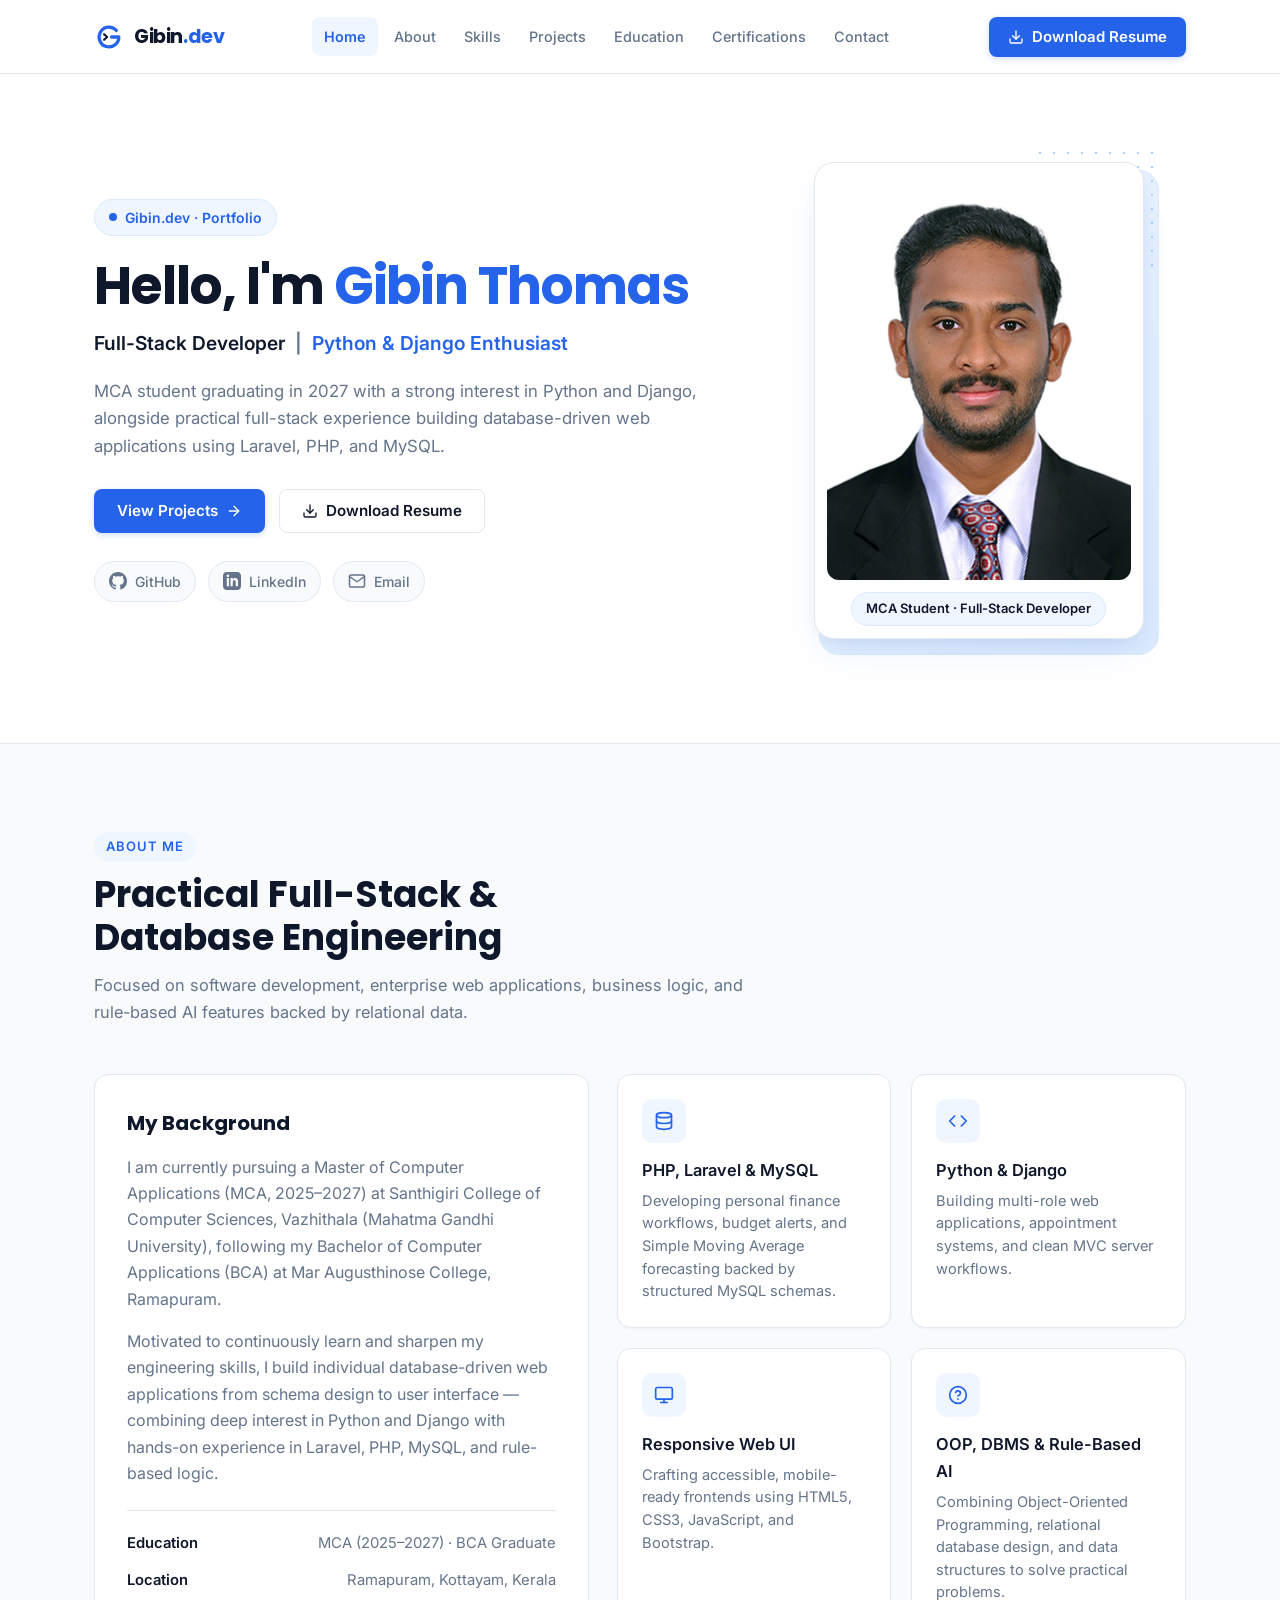
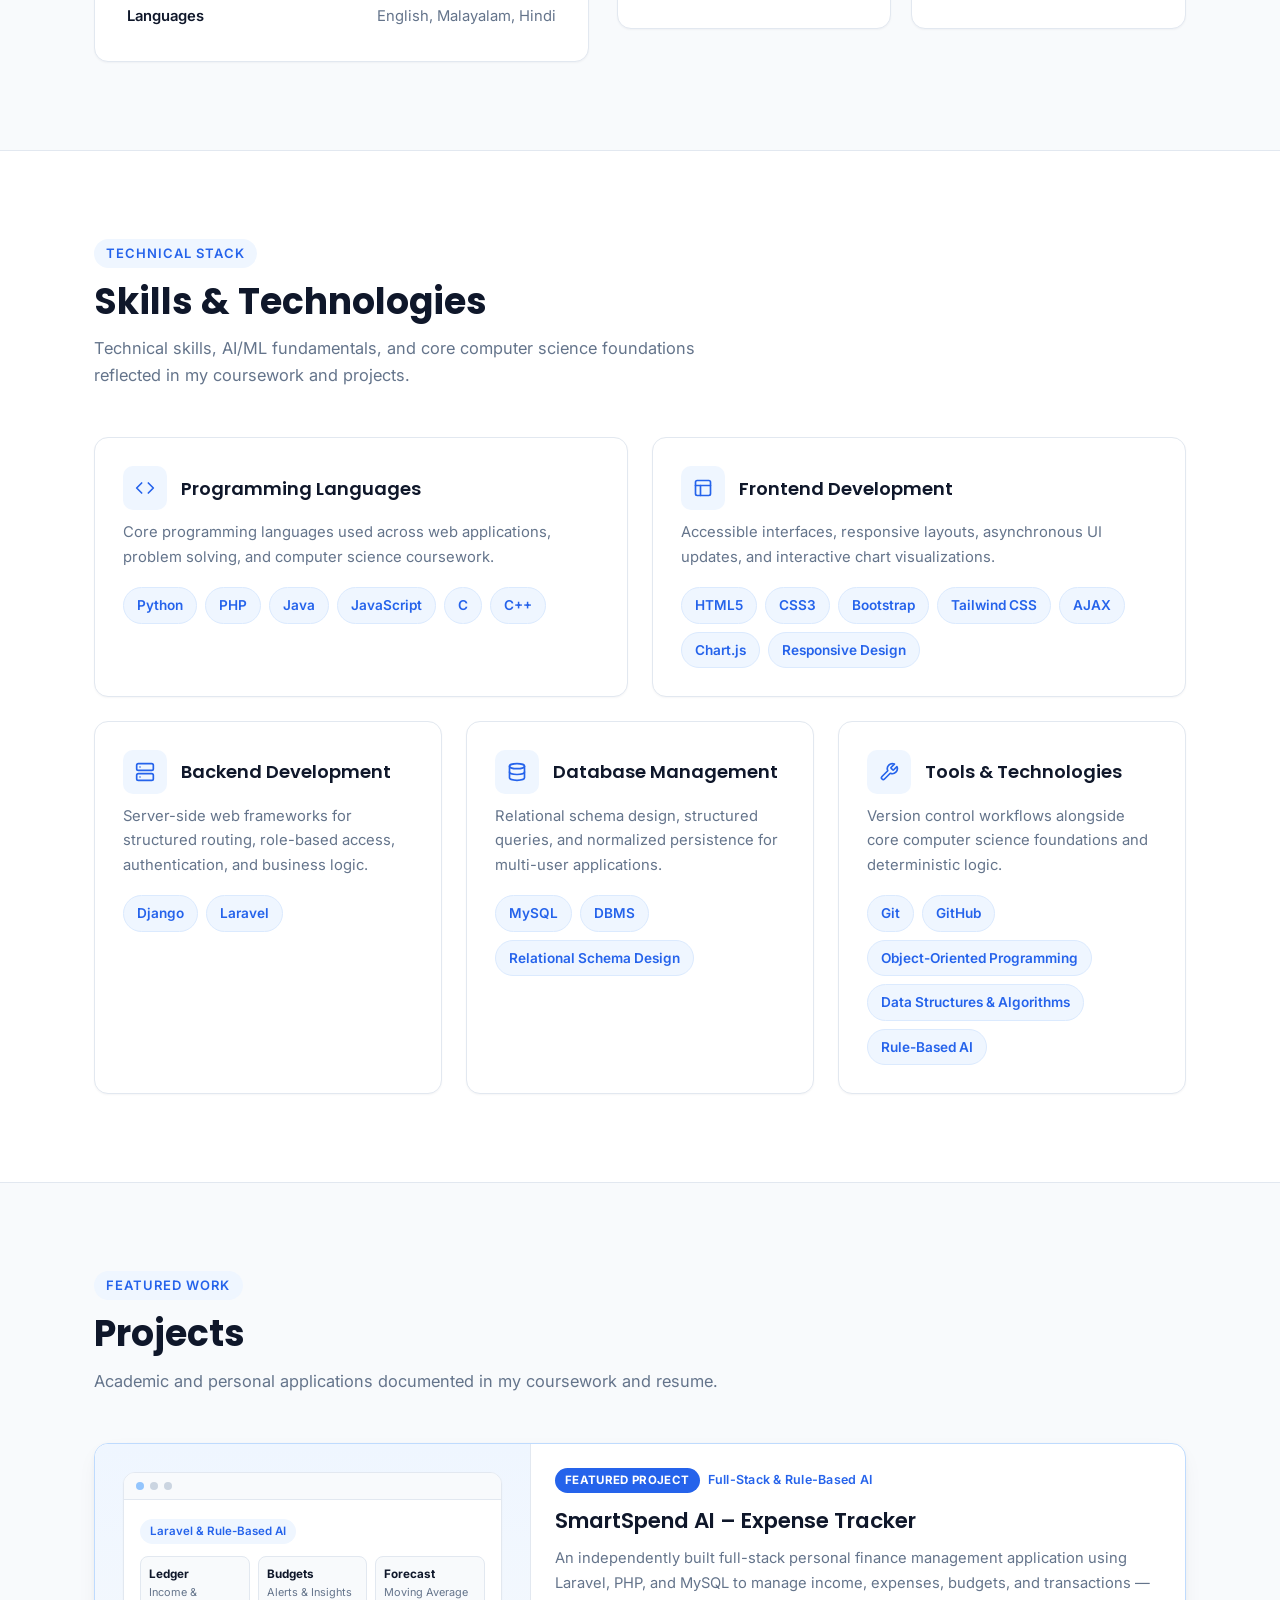
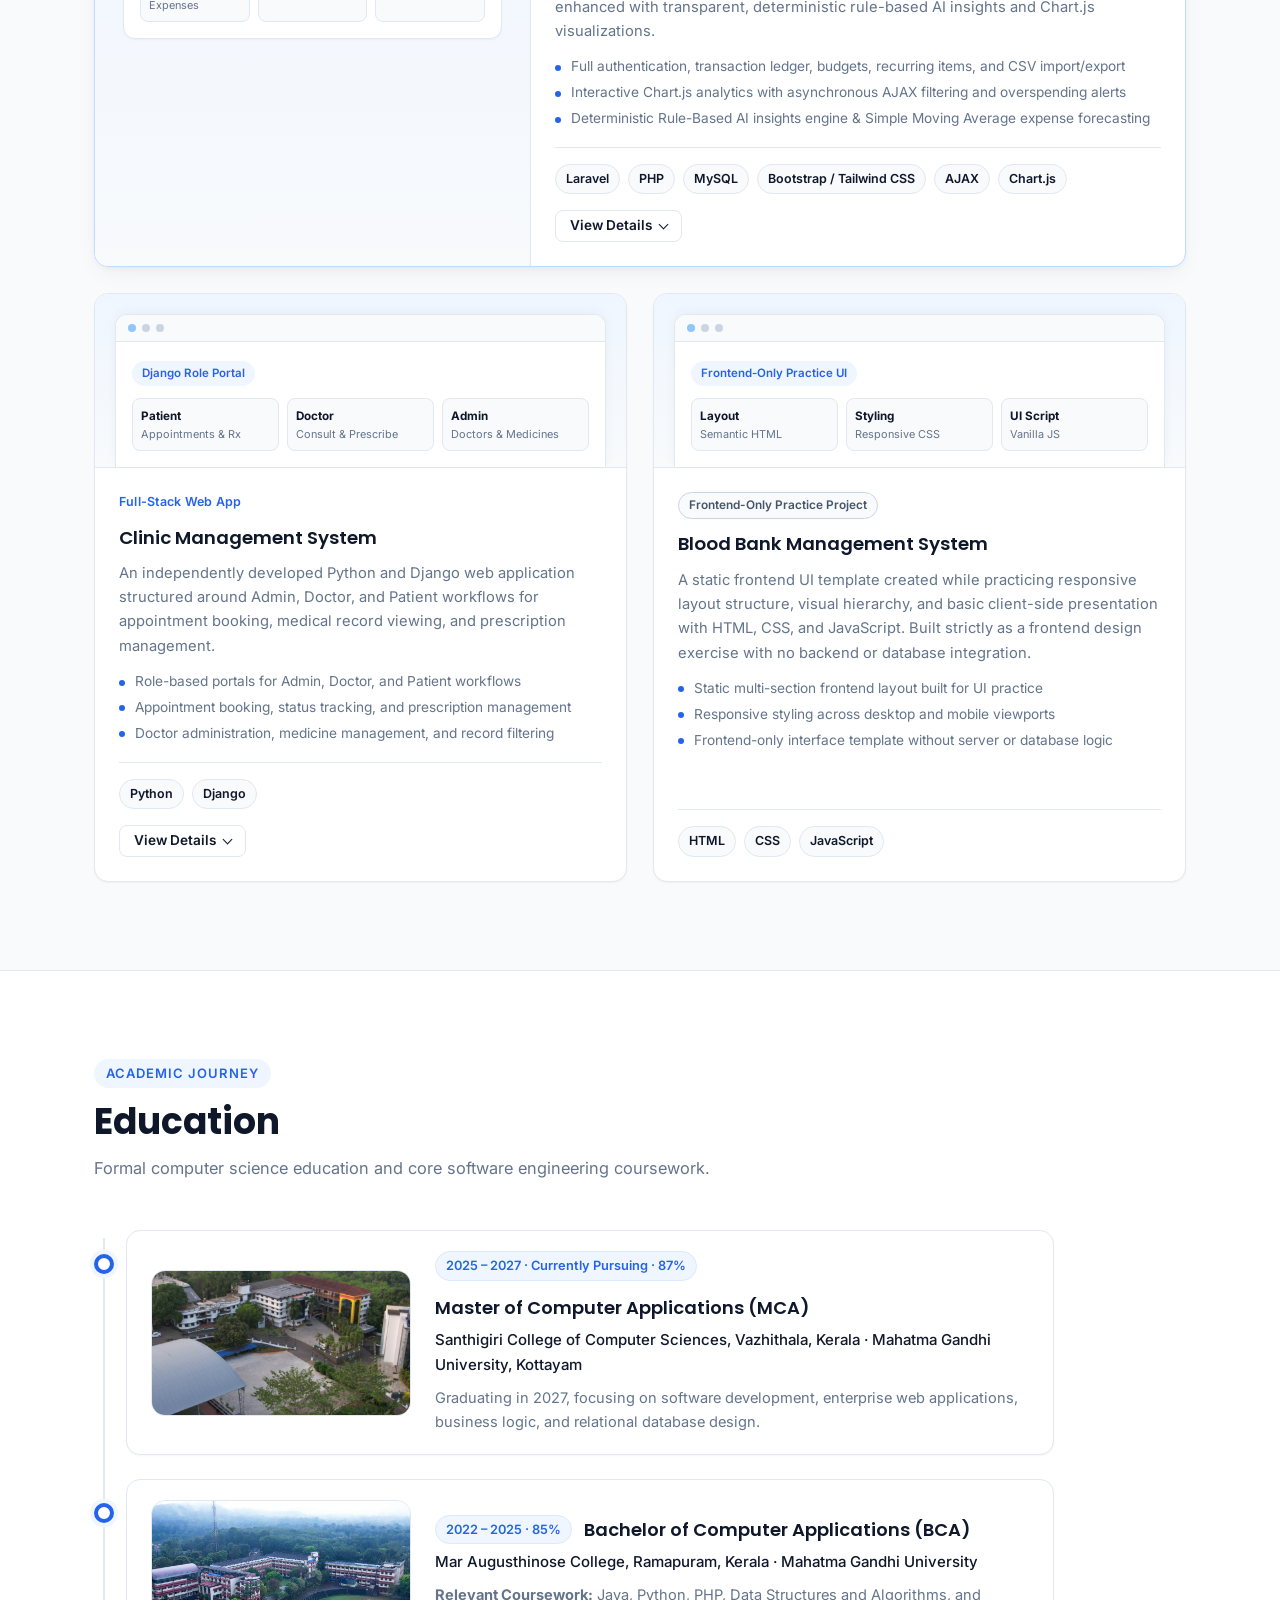
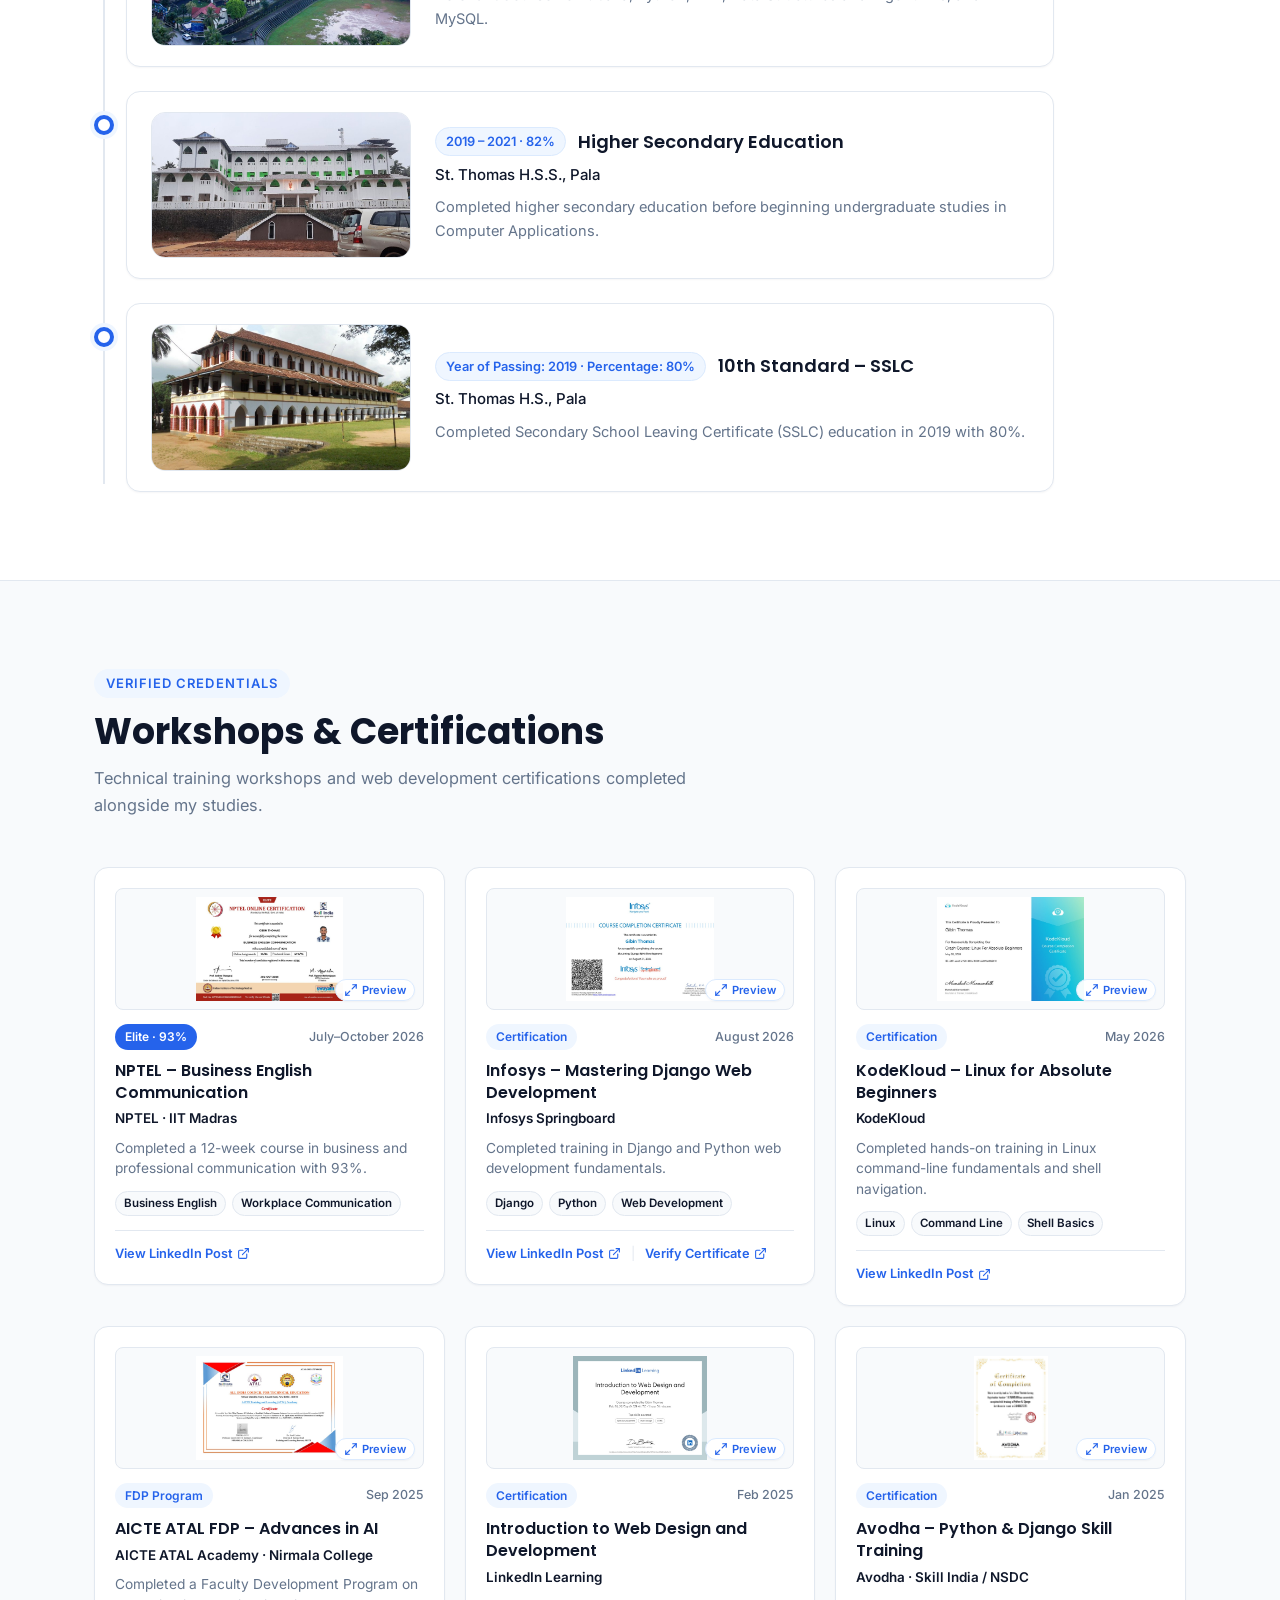
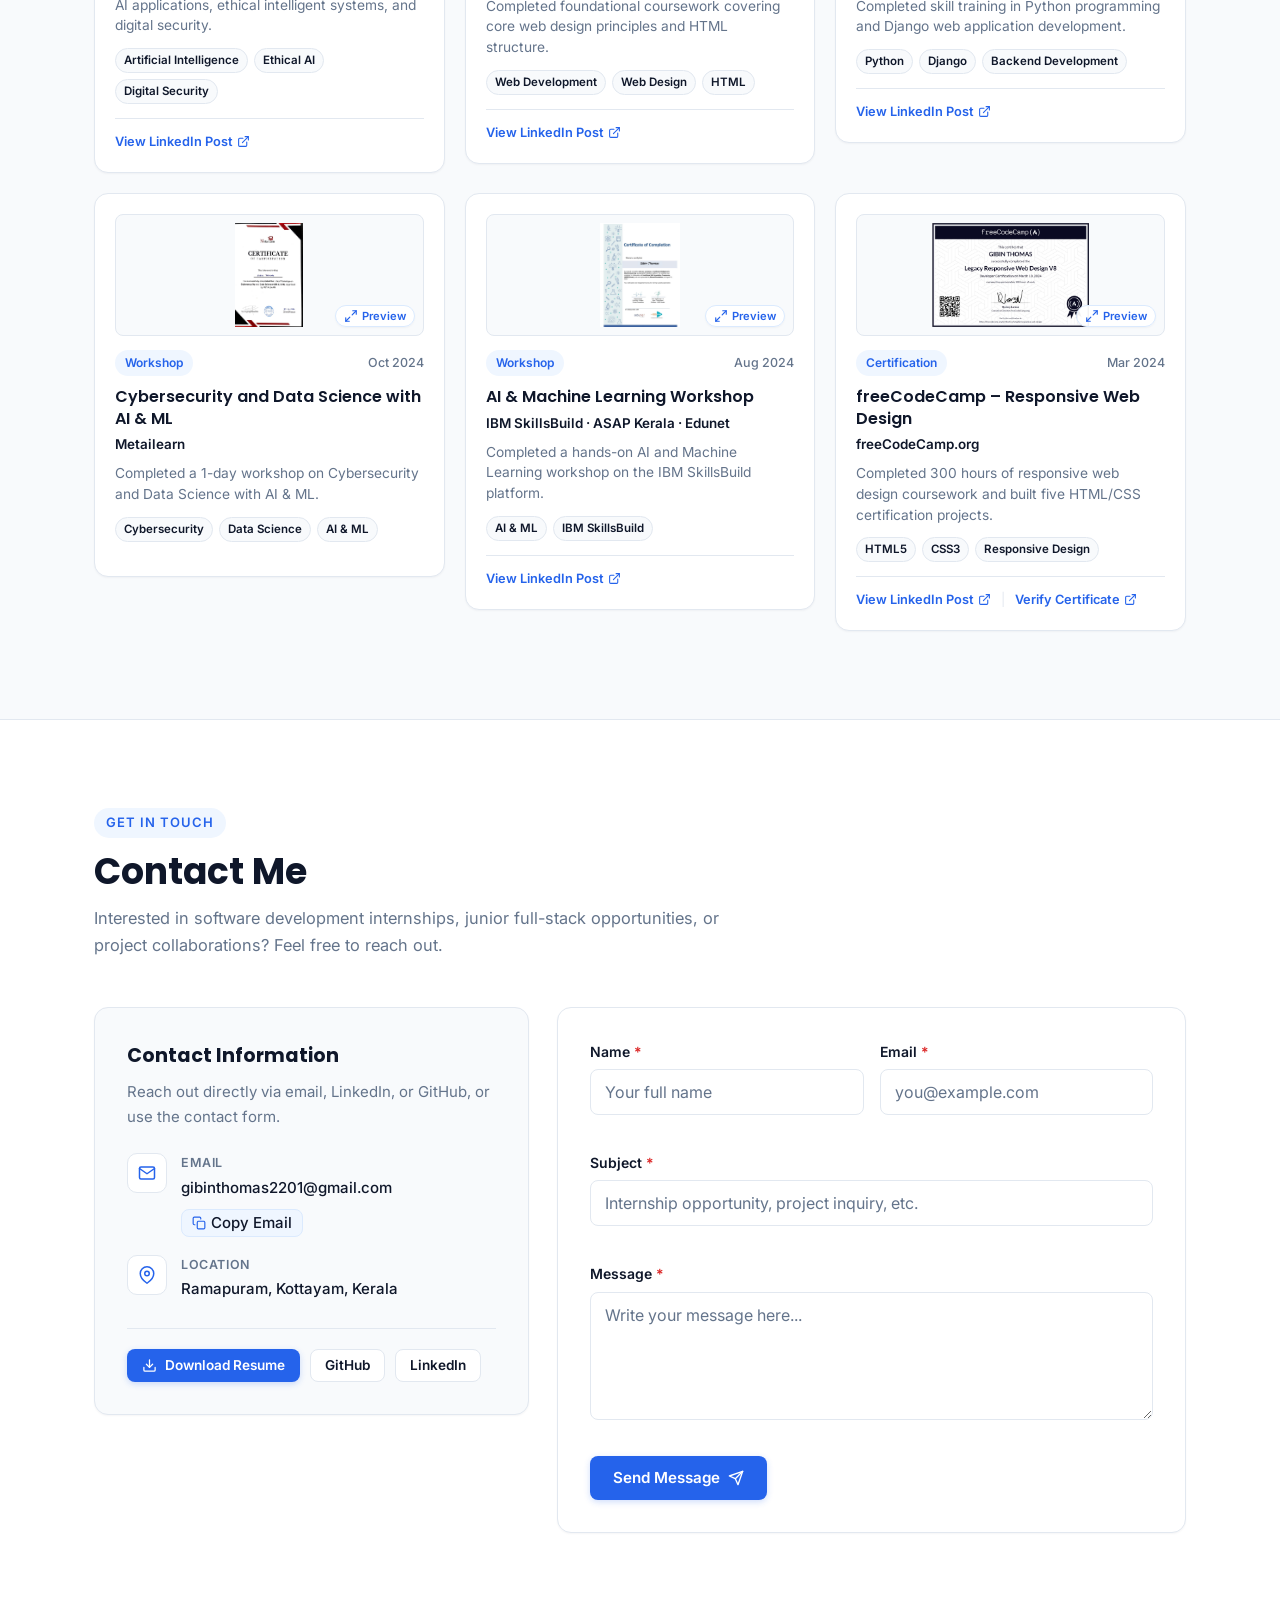
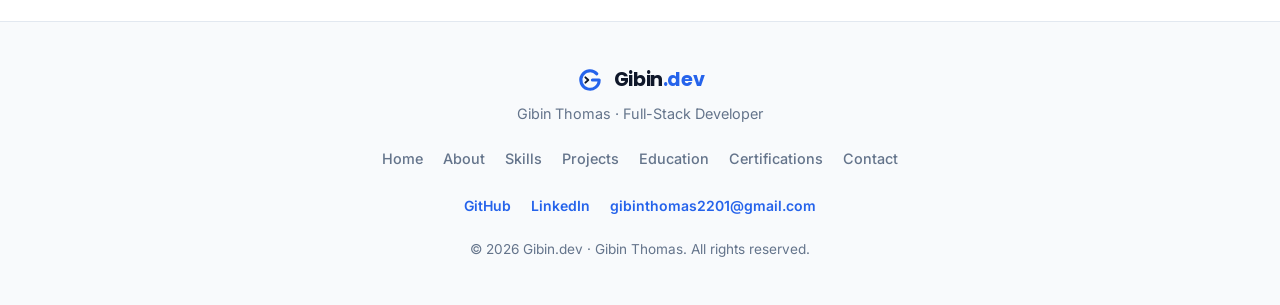
==== index.html @ b91d543a "Redesign certifications thumbnail grid and add 9 verified certificates" ====
<!DOCTYPE html>
<html lang="en">

<head>
    <meta charset="UTF-8">
    <meta name="viewport" content="width=device-width, initial-scale=1.0">
    <title>Gibin.dev | Gibin Thomas — Full-Stack Developer</title>
    <meta name="description"
        content="Gibin.dev — Portfolio of Gibin Thomas, MCA student and Full-Stack Developer specializing in Python &amp; Django, PHP &amp; Laravel, MySQL, and rule-based AI web applications.">
    <meta name="author" content="Gibin Thomas">
    <meta name="theme-color" content="#FFFFFF">

    <!-- Open Graph / Social Sharing / Canonical -->
    <meta property="og:type" content="website">
    <meta property="og:site_name" content="Gibin.dev">
    <meta property="og:url" content="https://gibinthomas.netlify.app/">
    <meta property="og:title" content="Gibin.dev | Gibin Thomas — Full-Stack Developer">
    <meta property="og:description"
        content="Full-Stack Developer building database-driven web applications with Python, Django, PHP, Laravel, MySQL, and rule-based AI features.">
    <meta property="og:image" content="https://gibinthomas.netlify.app/assets/images/social/og-image.png">
    <meta property="og:image:type" content="image/png">
    <meta property="og:image:width" content="1200">
    <meta property="og:image:height" content="630">
    <meta property="og:image:alt"
        content="Gibin.dev — Gibin Thomas, Full-Stack Developer | Python &amp; Django Enthusiast">

    <!-- Twitter Card -->
    <meta name="twitter:card" content="summary_large_image">
    <meta name="twitter:title" content="Gibin.dev | Gibin Thomas — Full-Stack Developer">
    <meta name="twitter:description"
        content="Full-Stack Developer building database-driven web applications with Python, Django, PHP, Laravel, MySQL, and rule-based AI features.">
    <meta name="twitter:image" content="https://gibinthomas.netlify.app/assets/images/social/og-image.png">
    <meta name="twitter:image:alt"
        content="Gibin.dev — Gibin Thomas, Full-Stack Developer | Python &amp; Django Enthusiast">

    <link rel="canonical" href="https://gibinthomas.netlify.app/">

    <!-- Structured Data (Person Schema) -->
    <script type="application/ld+json">
    {
      "@context": "https://schema.org",
      "@type": "Person",
      "name": "Gibin Thomas",
      "alternateName": "Gibin.dev",
      "jobTitle": "Full-Stack Developer",
      "url": "https://gibinthomas.netlify.app/",
      "image": "https://gibinthomas.netlify.app/assets/images/profile/Gibin.jpg",
      "email": "mailto:gibinthomas2201@gmail.com",
      "address": {
        "@type": "PostalAddress",
        "addressLocality": "Ramapuram",
        "addressRegion": "Kerala",
        "addressCountry": "IN"
      },
      "alumniOf": [
        {
          "@type": "CollegeOrUniversity",
          "name": "Santhigiri College of Computer Sciences, Vazhithala"
        },
        {
          "@type": "CollegeOrUniversity",
          "name": "Mar Augusthinose College, Ramapuram"
        },
        {
          "@type": "School",
          "name": "St. Thomas H.S.S., Pala"
        },
        {
          "@type": "School",
          "name": "St. Thomas H.S., Pala"
        }
      ],
      "sameAs": [
        "https://github.com/Gibin2201",
        "https://www.linkedin.com/in/gibin-thomas2003"
      ],
      "knowsAbout": [
        "Python",
        "Django",
        "PHP",
        "Laravel",
        "MySQL",
        "JavaScript",
        "HTML5",
        "CSS3",
        "Bootstrap",
        "Tailwind CSS",
        "AJAX",
        "Chart.js",
        "Java",
        "C",
        "C++",
        "Rule-Based AI",
        "Object-Oriented Programming",
        "DBMS",
        "Data Structures and Algorithms",
        "Responsive Web Design",
        "Git",
        "GitHub"
      ]
    }
  </script>

    <!-- Favicon & App Icons -->
    <link rel="icon" type="image/svg+xml" href="assets/icons/favicon.svg">
    <link rel="icon" type="image/png" sizes="512x512" href="assets/icons/logo.png">
    <link rel="apple-touch-icon" href="assets/icons/logo.png">

    <!-- Google Fonts: Inter & Poppins -->
    <link rel="preconnect" href="https://fonts.googleapis.com">
    <link rel="preconnect" href="https://fonts.gstatic.com" crossorigin>
    <link
        href="https://fonts.googleapis.com/css2?family=Inter:wght@400;500;600;700&family=Poppins:wght@600;700&display=swap"
        rel="stylesheet">

    <!-- Stylesheet -->
    <link rel="stylesheet" href="assets/css/style.css">
</head>

<body>
    <a href="#main-content" class="skip-link">Skip to main content</a>

    <!-- ================= NAVBAR ================= -->
    <header class="site-header" id="site-header">
        <nav class="nav container" aria-label="Primary navigation">
            <a href="#home" class="nav-logo" aria-label="Gibin.dev — Home">
                <img src="assets/icons/logo.svg" alt="" width="30" height="30" class="brand-icon" aria-hidden="true">
                <span class="brand-wordmark">Gibin<span class="accent-dot">.dev</span></span>
            </a>

            <div class="nav-menu" id="nav-menu">
                <ul class="nav-list">
                    <li><a href="#home" class="nav-link active-link" aria-current="location">Home</a></li>
                    <li><a href="#about" class="nav-link">About</a></li>
                    <li><a href="#skills" class="nav-link">Skills</a></li>
                    <li><a href="#projects" class="nav-link">Projects</a></li>
                    <li><a href="#education" class="nav-link">Education</a></li>
                    <li><a href="#certifications" class="nav-link">Certifications</a></li>
                    <li><a href="#contact" class="nav-link">Contact</a></li>
                </ul>
                <div class="nav-mobile-actions">
                    <a href="assets/documents/Gibin%20Thomas.pdf" download="Gibin_Thomas_Resume.pdf"
                        class="btn btn-primary btn-full">
                        <svg width="16" height="16" viewBox="0 0 24 24" fill="none" stroke="currentColor"
                            stroke-width="2" stroke-linecap="round" stroke-linejoin="round" aria-hidden="true">
                            <path d="M21 15v4a2 2 0 0 1-2 2H5a2 2 0 0 1-2-2v-4" />
                            <polyline points="7 10 12 15 17 10" />
                            <line x1="12" y1="15" x2="12" y2="3" />
                        </svg>
                        Download Resume
                    </a>
                </div>
            </div>

            <div class="nav-actions">
                <a href="assets/documents/Gibin%20Thomas.pdf" download="Gibin_Thomas_Resume.pdf"
                    class="btn btn-primary nav-resume-btn">
                    <svg width="16" height="16" viewBox="0 0 24 24" fill="none" stroke="currentColor" stroke-width="2"
                        stroke-linecap="round" stroke-linejoin="round" aria-hidden="true">
                        <path d="M21 15v4a2 2 0 0 1-2 2H5a2 2 0 0 1-2-2v-4" />
                        <polyline points="7 10 12 15 17 10" />
                        <line x1="12" y1="15" x2="12" y2="3" />
                    </svg>
                    Download Resume
                </a>

                <button type="button" class="nav-toggle" id="nav-toggle" aria-controls="nav-menu" aria-expanded="false"
                    aria-label="Toggle navigation menu">
                    <svg class="icon-menu" width="22" height="22" viewBox="0 0 24 24" fill="none" stroke="currentColor"
                        stroke-width="2" stroke-linecap="round" stroke-linejoin="round" aria-hidden="true">
                        <line x1="3" y1="6" x2="21" y2="6" />
                        <line x1="3" y1="12" x2="21" y2="12" />
                        <line x1="3" y1="18" x2="21" y2="18" />
                    </svg>
                    <svg class="icon-close" width="22" height="22" viewBox="0 0 24 24" fill="none" stroke="currentColor"
                        stroke-width="2" stroke-linecap="round" stroke-linejoin="round" aria-hidden="true">
                        <line x1="18" y1="6" x2="6" y2="18" />
                        <line x1="6" y1="6" x2="18" y2="18" />
                    </svg>
                </button>
            </div>
        </nav>
    </header>

    <main id="main-content">
        <!-- ================= HERO SECTION ================= -->
        <section class="hero section-light" id="home">
            <div class="container hero-grid">
                <div class="hero-content">
                    <span class="hero-greeting">
                        <span class="status-dot" aria-hidden="true"></span>
                        Gibin.dev · Portfolio
                    </span>

                    <h1 class="hero-title">
                        Hello, I'm <span class="text-accent">Gibin Thomas</span>
                    </h1>

                    <p class="hero-subtitle">
                        <span class="hero-role-primary">Full-Stack Developer</span>
                        <span class="hero-role-sep desktop-only" aria-hidden="true">|</span>
                        <span class="hero-role-item">Python &amp; Django Enthusiast</span>
                    </p>

                    <p class="hero-description">
                        MCA student graduating in 2027 with a strong interest in Python and Django, alongside practical
                        full-stack experience building database-driven web applications using Laravel, PHP, and MySQL.
                    </p>

                    <div class="hero-actions">
                        <a href="#projects" class="btn btn-primary btn-lg">
                            View Projects
                            <svg width="16" height="16" viewBox="0 0 24 24" fill="none" stroke="currentColor"
                                stroke-width="2" stroke-linecap="round" stroke-linejoin="round" aria-hidden="true">
                                <line x1="5" y1="12" x2="19" y2="12" />
                                <polyline points="12 5 19 12 12 19" />
                            </svg>
                        </a>
                        <a href="assets/documents/Gibin%20Thomas.pdf" download="Gibin_Thomas_Resume.pdf"
                            class="btn btn-secondary btn-lg">
                            <svg width="16" height="16" viewBox="0 0 24 24" fill="none" stroke="currentColor"
                                stroke-width="2" stroke-linecap="round" stroke-linejoin="round" aria-hidden="true">
                                <path d="M21 15v4a2 2 0 0 1-2 2H5a2 2 0 0 1-2-2v-4" />
                                <polyline points="7 10 12 15 17 10" />
                                <line x1="12" y1="15" x2="12" y2="3" />
                            </svg>
                            Download Resume
                        </a>
                    </div>

                    <div class="hero-socials" aria-label="Professional profile links">
                        <a href="https://github.com/Gibin2201" target="_blank" rel="noopener noreferrer"
                            class="social-pill" aria-label="GitHub profile">
                            <svg width="18" height="18" viewBox="0 0 24 24" fill="currentColor" aria-hidden="true">
                                <path
                                    d="M12 0C5.37 0 0 5.37 0 12c0 5.31 3.435 9.795 8.205 11.385.6.105.825-.255.825-.57 0-.285-.015-1.23-.015-2.235-3.015.555-3.795-.735-4.035-1.41-.135-.345-.72-1.41-1.23-1.695-.42-.225-1.02-.78-.015-.795.945-.015 1.62.87 1.845 1.23 1.08 1.815 2.805 1.305 3.495.99.105-.78.42-1.305.765-1.605-2.67-.3-5.46-1.335-5.46-5.925 0-1.305.465-2.385 1.23-3.225-.12-.3-.54-1.53.12-3.18 0 0 1.005-.315 3.3 1.23.96-.27 1.98-.405 3-.405s2.04.135 3 .405c2.295-1.56 3.3-1.23 3.3-1.23.66 1.65.24 2.88.12 3.18.765.84 1.23 1.905 1.23 3.225 0 4.605-2.805 5.625-5.475 5.925.435.375.81 1.095.81 2.22 0 1.605-.015 2.895-.015 3.3 0 .315.225.69.825.57A12.02 12.02 0 0 0 24 12c0-6.63-5.37-12-12-12z" />
                            </svg>
                            <span>GitHub</span>
                        </a>

                        <a href="https://www.linkedin.com/in/gibin-thomas2003" target="_blank" rel="noopener noreferrer"
                            class="social-pill" aria-label="LinkedIn profile">
                            <svg width="18" height="18" viewBox="0 0 24 24" fill="currentColor" aria-hidden="true">
                                <path
                                    d="M19 0h-14c-2.761 0-5 2.239-5 5v14c0 2.761 2.239 5 5 5h14c2.762 0 5-2.239 5-5v-14c0-2.761-2.238-5-5-5zm-11 19h-3v-11h3v11zm-1.5-12.268c-.966 0-1.75-.79-1.75-1.764s.784-1.764 1.75-1.764 1.75.79 1.75 1.764-.783 1.764-1.75 1.764zm13.5 12.268h-3v-5.604c0-3.368-4-3.113-4 0v5.604h-3v-11h3v1.765c1.396-2.586 7-2.777 7 2.476v6.759z" />
                            </svg>
                            <span>LinkedIn</span>
                        </a>

                        <a href="mailto:gibinthomas2201@gmail.com" class="social-pill"
                            aria-label="Send email to gibinthomas2201@gmail.com">
                            <svg width="18" height="18" viewBox="0 0 24 24" fill="none" stroke="currentColor"
                                stroke-width="2" stroke-linecap="round" stroke-linejoin="round" aria-hidden="true">
                                <path d="M4 4h16c1.1 0 2 .9 2 2v12c0 1.1-.9 2-2 2H4c-1.1 0-2-.9-2-2V6c0-1.1.9-2 2-2z" />
                                <polyline points="22,6 12,13 2,6" />
                            </svg>
                            <span>Email</span>
                        </a>
                    </div>
                </div>

                <div class="hero-visual">
                    <div class="portrait-backdrop" aria-hidden="true"></div>
                    <div class="portrait-dots" aria-hidden="true"></div>
                    <figure class="portrait-card">
                        <img src="assets/images/profile/Gibin.jpg" alt="Portrait of Gibin Thomas, Full-Stack Developer"
                            width="366" height="484" loading="eager" fetchpriority="high" decoding="async">
                        <figcaption class="portrait-caption">
                            <span class="caption-badge">MCA Student · Full-Stack Developer</span>
                        </figcaption>
                    </figure>
                </div>
            </div>
        </section>

        <!-- ================= ABOUT SECTION ================= -->
        <section class="section section-muted" id="about">
            <div class="container">
                <div class="section-header reveal">
                    <span class="section-eyebrow">About Me</span>
                    <h2 class="section-title">Practical Full-Stack &amp; Database Engineering</h2>
                    <p class="section-subtitle">
                        Focused on software development, enterprise web applications, business logic, and rule-based AI
                        features backed by relational data.
                    </p>
                </div>

                <div class="about-grid">
                    <div class="about-story card reveal">
                        <h3>My Background</h3>
                        <p>
                            I am currently pursuing a Master of Computer Applications (MCA, 2025–2027) at Santhigiri
                            College of Computer Sciences, Vazhithala (Mahatma Gandhi University), following my Bachelor
                            of Computer Applications (BCA) at Mar Augusthinose College, Ramapuram.
                        </p>
                        <p>
                            Motivated to continuously learn and sharpen my engineering skills, I build individual
                            database-driven web applications from schema design to user interface — combining deep
                            interest in Python and Django with hands-on experience in Laravel, PHP, MySQL, and
                            rule-based logic.
                        </p>

                        <dl class="about-meta">
                            <div class="meta-item">
                                <dt>Education</dt>
                                <dd>MCA (2025–2027) · BCA Graduate</dd>
                            </div>
                            <div class="meta-item">
                                <dt>Location</dt>
                                <dd>Ramapuram, Kottayam, Kerala</dd>
                            </div>
                            <div class="meta-item">
                                <dt>Languages</dt>
                                <dd>English, Malayalam, Hindi</dd>
                            </div>
                        </dl>
                    </div>

                    <div class="about-highlights">
                        <article class="highlight-card card reveal">
                            <div class="icon-badge" aria-hidden="true">
                                <svg width="20" height="20" viewBox="0 0 24 24" fill="none" stroke="currentColor"
                                    stroke-width="2" stroke-linecap="round" stroke-linejoin="round">
                                    <ellipse cx="12" cy="5" rx="9" ry="3" />
                                    <path d="M21 12c0 1.66-4 3-9 3s-9-1.34-9-3" />
                                    <path d="M3 5v14c0 1.66 4 3 9 3s9-1.34 9-3V5" />
                                </svg>
                            </div>
                            <h3>PHP, Laravel &amp; MySQL</h3>
                            <p>Developing personal finance workflows, budget alerts, and Simple Moving Average
                                forecasting backed by structured MySQL schemas.</p>
                        </article>

                        <article class="highlight-card card reveal">
                            <div class="icon-badge" aria-hidden="true">
                                <svg width="20" height="20" viewBox="0 0 24 24" fill="none" stroke="currentColor"
                                    stroke-width="2" stroke-linecap="round" stroke-linejoin="round">
                                    <polyline points="16 18 22 12 16 6" />
                                    <polyline points="8 6 2 12 8 18" />
                                </svg>
                            </div>
                            <h3>Python &amp; Django</h3>
                            <p>Building multi-role web applications, appointment systems, and clean MVC server
                                workflows.</p>
                        </article>

                        <article class="highlight-card card reveal">
                            <div class="icon-badge" aria-hidden="true">
                                <svg width="20" height="20" viewBox="0 0 24 24" fill="none" stroke="currentColor"
                                    stroke-width="2" stroke-linecap="round" stroke-linejoin="round">
                                    <rect x="2" y="3" width="20" height="14" rx="2" ry="2" />
                                    <line x1="8" y1="21" x2="16" y2="21" />
                                    <line x1="12" y1="17" x2="12" y2="21" />
                                </svg>
                            </div>
                            <h3>Responsive Web UI</h3>
                            <p>Crafting accessible, mobile-ready frontends using HTML5, CSS3, JavaScript, and Bootstrap.
                            </p>
                        </article>

                        <article class="highlight-card card reveal">
                            <div class="icon-badge" aria-hidden="true">
                                <svg width="20" height="20" viewBox="0 0 24 24" fill="none" stroke="currentColor"
                                    stroke-width="2" stroke-linecap="round" stroke-linejoin="round">
                                    <circle cx="12" cy="12" r="10" />
                                    <path d="M9.09 9a3 3 0 0 1 5.83 1c0 2-3 3-3 3" />
                                    <line x1="12" y1="17" x2="12.01" y2="17" />
                                </svg>
                            </div>
                            <h3>OOP, DBMS &amp; Rule-Based AI</h3>
                            <p>Combining Object-Oriented Programming, relational database design, and data structures to
                                solve practical problems.</p>
                        </article>
                    </div>
                </div>
            </div>
        </section>

        <!-- ================= SKILLS SECTION ================= -->
        <section class="section section-light" id="skills">
            <div class="container">
                <div class="section-header reveal">
                    <span class="section-eyebrow">Technical Stack</span>
                    <h2 class="section-title">Skills &amp; Technologies</h2>
                    <p class="section-subtitle">
                        Technical skills, AI/ML fundamentals, and core computer science foundations reflected in my
                        coursework and projects.
                    </p>
                </div>

                <div class="skills-grid">
                    <!-- Programming Languages -->
                    <article class="skill-card card reveal">
                        <div class="skill-card-head">
                            <div class="icon-badge" aria-hidden="true">
                                <svg width="20" height="20" viewBox="0 0 24 24" fill="none" stroke="currentColor"
                                    stroke-width="2" stroke-linecap="round" stroke-linejoin="round">
                                    <polyline points="16 18 22 12 16 6" />
                                    <polyline points="8 6 2 12 8 18" />
                                </svg>
                            </div>
                            <h3>Programming Languages</h3>
                        </div>
                        <p class="skill-card-desc">Core programming languages used across web applications, problem
                            solving, and computer science coursework.</p>
                        <ul class="skill-tags">
                            <li class="skill-tag">Python</li>
                            <li class="skill-tag">PHP</li>
                            <li class="skill-tag">Java</li>
                            <li class="skill-tag">JavaScript</li>
                            <li class="skill-tag">C</li>
                            <li class="skill-tag">C++</li>
                        </ul>
                    </article>

                    <!-- Frontend Development -->
                    <article class="skill-card card reveal">
                        <div class="skill-card-head">
                            <div class="icon-badge" aria-hidden="true">
                                <svg width="20" height="20" viewBox="0 0 24 24" fill="none" stroke="currentColor"
                                    stroke-width="2" stroke-linecap="round" stroke-linejoin="round">
                                    <rect x="3" y="3" width="18" height="18" rx="2" />
                                    <path d="M3 9h18" />
                                    <path d="M9 21V9" />
                                </svg>
                            </div>
                            <h3>Frontend Development</h3>
                        </div>
                        <p class="skill-card-desc">Accessible interfaces, responsive layouts, asynchronous UI updates,
                            and interactive chart visualizations.</p>
                        <ul class="skill-tags">
                            <li class="skill-tag">HTML5</li>
                            <li class="skill-tag">CSS3</li>
                            <li class="skill-tag">Bootstrap</li>
                            <li class="skill-tag">Tailwind CSS</li>
                            <li class="skill-tag">AJAX</li>
                            <li class="skill-tag">Chart.js</li>
                            <li class="skill-tag">Responsive Design</li>
                        </ul>
                    </article>

                    <!-- Backend Development -->
                    <article class="skill-card card reveal">
                        <div class="skill-card-head">
                            <div class="icon-badge" aria-hidden="true">
                                <svg width="20" height="20" viewBox="0 0 24 24" fill="none" stroke="currentColor"
                                    stroke-width="2" stroke-linecap="round" stroke-linejoin="round">
                                    <rect x="2" y="2" width="20" height="8" rx="2" ry="2" />
                                    <rect x="2" y="14" width="20" height="8" rx="2" ry="2" />
                                    <line x1="6" y1="6" x2="6.01" y2="6" />
                                    <line x1="6" y1="18" x2="6.01" y2="18" />
                                </svg>
                            </div>
                            <h3>Backend Development</h3>
                        </div>
                        <p class="skill-card-desc">Server-side web frameworks for structured routing, role-based access,
                            authentication, and business logic.</p>
                        <ul class="skill-tags">
                            <li class="skill-tag">Django</li>
                            <li class="skill-tag">Laravel</li>
                        </ul>
                    </article>

                    <!-- Database Management -->
                    <article class="skill-card card reveal">
                        <div class="skill-card-head">
                            <div class="icon-badge" aria-hidden="true">
                                <svg width="20" height="20" viewBox="0 0 24 24" fill="none" stroke="currentColor"
                                    stroke-width="2" stroke-linecap="round" stroke-linejoin="round">
                                    <ellipse cx="12" cy="5" rx="9" ry="3" />
                                    <path d="M21 12c0 1.66-4 3-9 3s-9-1.34-9-3" />
                                    <path d="M3 5v14c0 1.66 4 3 9 3s9-1.34 9-3V5" />
                                </svg>
                            </div>
                            <h3>Database Management</h3>
                        </div>
                        <p class="skill-card-desc">Relational schema design, structured queries, and normalized
                            persistence for multi-user applications.</p>
                        <ul class="skill-tags">
                            <li class="skill-tag">MySQL</li>
                            <li class="skill-tag">DBMS</li>
                            <li class="skill-tag">Relational Schema Design</li>
                        </ul>
                    </article>

                    <!-- Tools & CS Foundations -->
                    <article class="skill-card card reveal">
                        <div class="skill-card-head">
                            <div class="icon-badge" aria-hidden="true">
                                <svg width="20" height="20" viewBox="0 0 24 24" fill="none" stroke="currentColor"
                                    stroke-width="2" stroke-linecap="round" stroke-linejoin="round">
                                    <path
                                        d="M14.7 6.3a1 1 0 0 0 0 1.4l1.6 1.6a1 1 0 0 0 1.4 0l3.77-3.77a6 6 0 0 1-7.94 7.94l-6.91 6.91a2.12 2.12 0 0 1-3-3l6.91-6.91a6 6 0 0 1 7.94-7.94l-3.76 3.76z" />
                                </svg>
                            </div>
                            <h3>Tools &amp; Technologies</h3>
                        </div>
                        <p class="skill-card-desc">Version control workflows alongside core computer science foundations
                            and deterministic logic.</p>
                        <ul class="skill-tags">
                            <li class="skill-tag">Git</li>
                            <li class="skill-tag">GitHub</li>
                            <li class="skill-tag">Object-Oriented Programming</li>
                            <li class="skill-tag">Data Structures &amp; Algorithms</li>
                            <li class="skill-tag">Rule-Based AI</li>
                        </ul>
                    </article>
                </div>
            </div>
        </section>

        <!-- ================= PROJECTS SECTION ================= -->
        <section class="section section-muted" id="projects">
            <div class="container">
                <div class="section-header reveal">
                    <span class="section-eyebrow">Featured Work</span>
                    <h2 class="section-title">Projects</h2>
                    <p class="section-subtitle">
                        Academic and personal applications documented in my coursework and resume.
                    </p>
                </div>

                <div class="projects-grid">
                    <!-- Project 1 (Featured): SmartSpend AI – Expense Tracker -->
                    <article class="project-card project-card--featured card reveal" data-project-id="smartspend-ai">
                        <div class="project-preview preview-expense" aria-hidden="true">
                            <div class="preview-window">
                                <div class="preview-bar">
                                    <span></span><span></span><span></span>
                                </div>
                                <div class="preview-body">
                                    <div class="preview-pill">Laravel &amp; Rule-Based AI</div>
                                    <div class="preview-modules">
                                        <div class="preview-module">
                                            <strong>Ledger</strong>
                                            <span>Income &amp; Expenses</span>
                                        </div>
                                        <div class="preview-module">
                                            <strong>Budgets</strong>
                                            <span>Alerts &amp; Insights</span>
                                        </div>
                                        <div class="preview-module">
                                            <strong>Forecast</strong>
                                            <span>Moving Average</span>
                                        </div>
                                    </div>
                                </div>
                            </div>
                        </div>

                        <div class="project-content">
                            <div class="project-meta-row">
                                <span class="featured-badge">Featured Project</span>
                                <span class="project-category">Full-Stack &amp; Rule-Based AI</span>
                            </div>
                            <h3 class="project-title">SmartSpend AI – Expense Tracker</h3>
                            <p class="project-desc">
                                An independently built full-stack personal finance management application using Laravel,
                                PHP, and MySQL to manage income, expenses, budgets, and transactions — enhanced with
                                transparent, deterministic rule-based AI insights and Chart.js visualizations.
                            </p>

                            <ul class="project-features">
                                <li>Full authentication, transaction ledger, budgets, recurring items, and CSV
                                    import/export</li>
                                <li>Interactive Chart.js analytics with asynchronous AJAX filtering and overspending
                                    alerts</li>
                                <li>Deterministic Rule-Based AI insights engine &amp; Simple Moving Average expense
                                    forecasting</li>
                            </ul>

                            <div class="project-tech">
                                <span>Laravel</span>
                                <span>PHP</span>
                                <span>MySQL</span>
                                <span>Bootstrap / Tailwind CSS</span>
                                <span>AJAX</span>
                                <span>Chart.js</span>
                            </div>

                            <details class="project-details">
                                <summary class="btn btn-secondary btn-sm project-details-btn">View Details</summary>
                                <div class="project-details-body">
                                    <div class="project-details-grid">
                                        <div>
                                            <h4>Confirmed Capabilities (12 Features)</h4>
                                            <ul class="project-details-list">
                                                <li>User authentication &amp; profile management</li>
                                                <li>Income, expense &amp; category management</li>
                                                <li>Monthly budget tracking &amp; overspending alerts</li>
                                                <li>Multi-month income vs. expense comparisons</li>
                                                <li>Interactive Chart.js category &amp; trend charts</li>
                                                <li>AJAX-powered filtering without full page reloads</li>
                                                <li>CSV import &amp; export workflows</li>
                                                <li>Recurring expense &amp; income tracking</li>
                                                <li>Search &amp; multi-criteria transaction filtering</li>
                                                <li>Rule-Based AI financial insights engine</li>
                                                <li>Simple Moving Average expense forecasting</li>
                                                <li>Personalized budget &amp; savings recommendations</li>
                                            </ul>
                                        </div>
                                        <div>
                                            <h4>Rule-Based AI Engine</h4>
                                            <p>
                                                Insights are generated strictly through deterministic rules and moving
                                                averages evaluated directly against user transaction history stored in
                                                MySQL — without external AI APIs or black-box models.
                                            </p>
                                            <h4 class="details-subheading">Example Rule-Based Insights</h4>
                                            <ul class="project-insights-list">
                                                <li>&ldquo;Your food spending increased by 24% compared to last month
                                                    &mdash; consider setting a weekly dining limit.&rdquo;</li>
                                                <li>&ldquo;You have utilized 85% of your Monthly Entertainment budget
                                                    with 10 days remaining.&rdquo;</li>
                                                <li>&ldquo;Based on your 3-month Simple Moving Average, projected
                                                    expenses for next month are estimated to remain within
                                                    budget.&rdquo;</li>
                                            </ul>
                                            <h4 class="details-subheading">Individual Contribution</h4>
                                            <p>
                                                Independently architected and implemented the relational MySQL schema,
                                                Laravel MVC controllers and routes, rule-based analytics logic, AJAX
                                                endpoints, Chart.js views, and responsive interface.
                                            </p>
                                        </div>
                                    </div>
                                </div>
                            </details>
                        </div>
                    </article>

                    <!-- Project 2: Clinic Management System -->
                    <article class="project-card card reveal" data-project-id="clinic-management">
                        <div class="project-preview preview-clinic" aria-hidden="true">
                            <div class="preview-window">
                                <div class="preview-bar">
                                    <span></span><span></span><span></span>
                                </div>
                                <div class="preview-body">
                                    <div class="preview-pill">Django Role Portal</div>
                                    <div class="preview-modules">
                                        <div class="preview-module">
                                            <strong>Patient</strong>
                                            <span>Appointments &amp; Rx</span>
                                        </div>
                                        <div class="preview-module">
                                            <strong>Doctor</strong>
                                            <span>Consult &amp; Prescribe</span>
                                        </div>
                                        <div class="preview-module">
                                            <strong>Admin</strong>
                                            <span>Doctors &amp; Medicines</span>
                                        </div>
                                    </div>
                                </div>
                            </div>
                        </div>

                        <div class="project-content">
                            <div class="project-meta-row">
                                <span class="project-category">Full-Stack Web App</span>
                            </div>
                            <h3 class="project-title">Clinic Management System</h3>
                            <p class="project-desc">
                                An independently developed Python and Django web application structured around Admin,
                                Doctor, and Patient workflows for appointment booking, medical record viewing, and
                                prescription management.
                            </p>

                            <ul class="project-features">
                                <li>Role-based portals for Admin, Doctor, and Patient workflows</li>
                                <li>Appointment booking, status tracking, and prescription management</li>
                                <li>Doctor administration, medicine management, and record filtering</li>
                            </ul>

                            <div class="project-tech">
                                <span>Python</span>
                                <span>Django</span>
                            </div>

                            <details class="project-details">
                                <summary class="btn btn-secondary btn-sm project-details-btn">View Details</summary>
                                <div class="project-details-body">
                                    <h4>Confirmed Capabilities</h4>
                                    <ul class="project-details-list">
                                        <li>Patient registration and login</li>
                                        <li>Doctor login and dashboard</li>
                                        <li>Admin management panel</li>
                                        <li>Appointment booking system</li>
                                        <li>Appointment status tracking</li>
                                        <li>Prescription management</li>
                                        <li>Patient medical record viewing</li>
                                        <li>Doctor management by admin</li>
                                        <li>Medicine details &amp; inventory management</li>
                                        <li>Role-based access flow (Admin, Doctor, Patient)</li>
                                        <li>Search and filtering workflows across clinic records</li>
                                    </ul>
                                    <h4 class="details-subheading">Individual Contribution</h4>
                                    <p>
                                        Independently designed and built the Django models, views, templates, and
                                        role-separated workflows covering patient appointments, doctor consultations,
                                        and clinic administration.
                                    </p>
                                </div>
                            </details>
                        </div>
                    </article>

                    <!-- Project 3: Blood Bank Management System -->
                    <article class="project-card card reveal" data-project-id="blood-bank-template">
                        <div class="project-preview preview-bloodbank" aria-hidden="true">
                            <div class="preview-window">
                                <div class="preview-bar">
                                    <span></span><span></span><span></span>
                                </div>
                                <div class="preview-body">
                                    <div class="preview-pill">Frontend-Only Practice UI</div>
                                    <div class="preview-modules">
                                        <div class="preview-module">
                                            <strong>Layout</strong>
                                            <span>Semantic HTML</span>
                                        </div>
                                        <div class="preview-module">
                                            <strong>Styling</strong>
                                            <span>Responsive CSS</span>
                                        </div>
                                        <div class="preview-module">
                                            <strong>UI Script</strong>
                                            <span>Vanilla JS</span>
                                        </div>
                                    </div>
                                </div>
                            </div>
                        </div>

                        <div class="project-content">
                            <div class="project-meta-row">
                                <span class="frontend-badge">Frontend-Only Practice Project</span>
                            </div>
                            <h3 class="project-title">Blood Bank Management System</h3>
                            <p class="project-desc">
                                A static frontend UI template created while practicing responsive layout structure,
                                visual hierarchy, and basic client-side presentation with HTML, CSS, and JavaScript.
                                Built strictly as a frontend design exercise with no backend or database integration.
                            </p>

                            <ul class="project-features">
                                <li>Static multi-section frontend layout built for UI practice</li>
                                <li>Responsive styling across desktop and mobile viewports</li>
                                <li>Frontend-only interface template without server or database logic</li>
                            </ul>

                            <div class="project-tech">
                                <span>HTML</span>
                                <span>CSS</span>
                                <span>JavaScript</span>
                            </div>
                        </div>
                    </article>
                </div>
            </div>
        </section>

        <!-- ================= EDUCATION SECTION ================= -->
        <section class="section section-light" id="education">
            <div class="container">
                <div class="section-header reveal">
                    <span class="section-eyebrow">Academic Journey</span>
                    <h2 class="section-title">Education</h2>
                    <p class="section-subtitle">
                        Formal computer science education and core software engineering coursework.
                    </p>
                </div>

                <ol class="timeline">
                    <li class="timeline-item reveal">
                        <div class="timeline-marker" aria-hidden="true"></div>
                        <div class="timeline-card card">
                            <div class="timeline-media">
                                <img src="assets/images/education/santhigiri-college.jpg"
                                    alt="Campus view of Santhigiri College of Computer Sciences, Vazhithala"
                                    class="timeline-photo" width="800" height="450" loading="lazy" decoding="async" />
                            </div>
                            <div class="timeline-body">
                                <div class="timeline-head">
                                    <span class="timeline-period">2025 – 2027 · Currently Pursuing · 87%</span>
                                    <h3>Master of Computer Applications (MCA)</h3>
                                </div>
                                <p class="timeline-institution">Santhigiri College of Computer Sciences, Vazhithala,
                                    Kerala
                                    · Mahatma Gandhi University, Kottayam</p>
                                <p class="timeline-detail">
                                    Graduating in 2027, focusing on software development, enterprise web applications,
                                    business logic, and relational database design.
                                </p>
                            </div>
                        </div>
                    </li>

                    <li class="timeline-item reveal">
                        <div class="timeline-marker" aria-hidden="true"></div>
                        <div class="timeline-card card">
                            <div class="timeline-media">
                                <img src="assets/images/education/mar-augusthinose-college.jpg"
                                    alt="Campus buildings of Mar Augusthinose College, Ramapuram" class="timeline-photo"
                                    width="960" height="540" loading="lazy" decoding="async" />
                            </div>
                            <div class="timeline-body">
                                <div class="timeline-head">
                                    <span class="timeline-period">2022 – 2025 · 85%</span>
                                    <h3>Bachelor of Computer Applications (BCA)</h3>
                                </div>
                                <p class="timeline-institution">Mar Augusthinose College, Ramapuram, Kerala · Mahatma
                                    Gandhi
                                    University</p>
                                <p class="timeline-detail">
                                    <strong>Relevant Coursework:</strong> Java, Python, PHP, Data Structures and
                                    Algorithms,
                                    and MySQL.
                                </p>
                            </div>
                        </div>
                    </li>

                    <li class="timeline-item reveal">
                        <div class="timeline-marker" aria-hidden="true"></div>
                        <div class="timeline-card card">
                            <div class="timeline-media">
                                <img src="assets/images/education/st-thomas-hss-pala.jpg"
                                    alt="Academic building of St. Thomas Higher Secondary School, Pala"
                                    class="timeline-photo" width="960" height="540" loading="lazy" decoding="async" />
                            </div>
                            <div class="timeline-body">
                                <div class="timeline-head">
                                    <span class="timeline-period">2019 – 2021 · 82%</span>
                                    <h3>Higher Secondary Education</h3>
                                </div>
                                <p class="timeline-institution">St. Thomas H.S.S., Pala</p>
                                <p class="timeline-detail">
                                    Completed higher secondary education before beginning undergraduate studies in
                                    Computer
                                    Applications.
                                </p>
                            </div>
                        </div>
                    </li>

                    <li class="timeline-item reveal">
                        <div class="timeline-marker" aria-hidden="true"></div>
                        <div class="timeline-card card">
                            <div class="timeline-media">
                                <img src="assets/images/education/st-thomas-hs-pala.jpg"
                                    alt="Heritage school building and campus ground of St. Thomas High School, Pala"
                                    class="timeline-photo" width="960" height="540" loading="lazy" decoding="async" />
                            </div>
                            <div class="timeline-body">
                                <div class="timeline-head">
                                    <span class="timeline-period">Year of Passing: 2019 · Percentage: 80%</span>
                                    <h3>10th Standard – SSLC</h3>
                                </div>
                                <p class="timeline-institution">St. Thomas H.S., Pala</p>
                                <p class="timeline-detail">
                                    Completed Secondary School Leaving Certificate (SSLC) education in 2019 with 80%.
                                </p>
                            </div>
                        </div>
                    </li>
                </ol>
            </div>
        </section>

        <!-- ================= CERTIFICATIONS & WORKSHOPS ================= -->
        <section class="section section-muted" id="certifications">
            <div class="container">
                <div class="section-header reveal">
                    <span class="section-eyebrow">Verified Credentials</span>
                    <h2 class="section-title">Workshops &amp; Certifications</h2>
                    <p class="section-subtitle">
                        Technical training workshops and web development certifications completed alongside my studies.
                    </p>
                </div>

                <div class="cert-grid">
                    <article class="cert-card cert-card--with-media card reveal">
                            <button type="button" class="cert-thumb-btn"
                                data-cert-src="assets/images/certifications/nptel-business-english-communication.jpg"
                                data-cert-alt="Full-size NPTEL Online Certification Elite certificate for Business English Communication awarded to Gibin Thomas by IIT Madras"
                                data-cert-title="NPTEL – Business English Communication"
                                data-cert-meta="NPTEL · IIT Madras · Elite (93%) · July–October 2026"
                                aria-label="Open full-size certificate for NPTEL Business English Communication">
                                <img src="assets/images/certifications/nptel-business-english-communication.jpg"
                                    alt="Thumbnail of NPTEL Elite certificate in Business English Communication"
                                    class="cert-photo" width="960" height="679" loading="lazy" decoding="async" />
                        <span class="cert-thumb-hint" aria-hidden="true">
                            <svg width="14" height="14" viewBox="0 0 24 24" fill="none" stroke="currentColor"
                                stroke-width="2" stroke-linecap="round" stroke-linejoin="round">
                                <polyline points="15 3 21 3 21 9" />
                                <polyline points="9 21 3 21 3 15" />
                                <line x1="21" y1="3" x2="14" y2="10" />
                                <line x1="3" y1="21" x2="10" y2="14" />
                            </svg>
                            Preview
                        </span>
                        </button>
                        <div class="cert-top">
                            <span class="cert-type cert-type--achievement">Elite · 93%</span>
                            <span class="cert-date">July–October 2026</span>
                        </div>
                        <h3>NPTEL – Business English Communication</h3>
                        <p class="cert-issuer">NPTEL · IIT Madras</p>
                        <p class="cert-desc">
                            Completed a 12-week course in business and professional communication with 93%.
                        </p>
                        <ul class="cert-skills" aria-label="Relevant skills">
                            <li>Business English</li>
                            <li>Workplace Communication</li>
                        </ul>
                        <div class="cert-links">
                            <a href="https://www.linkedin.com/posts/gibin-thomas2003_nptel-business-english-communication-ugcPost-7522674297727774721-_ksp"
                                target="_blank" rel="noopener noreferrer" class="cert-action-link">
                                View LinkedIn Post
                                <svg width="13" height="13" viewBox="0 0 24 24" fill="none" stroke="currentColor"
                                    stroke-width="2" stroke-linecap="round" stroke-linejoin="round" aria-hidden="true">
                                    <path d="M18 13v6a2 2 0 0 1-2 2H5a2 2 0 0 1-2-2V8a2 2 0 0 1 2-2h6" />
                                    <polyline points="15 3 21 3 21 9" />
                                    <line x1="10" y1="14" x2="21" y2="3" />
                                </svg>
                            </a>
                        </div>
                    </article>

                    <article class="cert-card cert-card--with-media card reveal">
                            <button type="button" class="cert-thumb-btn"
                                data-cert-src="assets/images/certifications/infosys-mastering-django.jpg"
                                data-cert-alt="Full-size Infosys Springboard Course Completion Certificate for Mastering Django Web Development awarded to Gibin Thomas"
                                data-cert-title="Infosys – Mastering Django Web Development"
                                data-cert-meta="Infosys Springboard · August 2026"
                                aria-label="Open full-size certificate for Mastering Django Web Development">
                                <img src="assets/images/certifications/infosys-mastering-django.jpg"
                                    alt="Thumbnail of Infosys Springboard certificate in Mastering Django Web Development"
                                    class="cert-photo" width="960" height="678" loading="lazy" decoding="async" />
                        <span class="cert-thumb-hint" aria-hidden="true">
                            <svg width="14" height="14" viewBox="0 0 24 24" fill="none" stroke="currentColor"
                                stroke-width="2" stroke-linecap="round" stroke-linejoin="round">
                                <polyline points="15 3 21 3 21 9" />
                                <polyline points="9 21 3 21 3 15" />
                                <line x1="21" y1="3" x2="14" y2="10" />
                                <line x1="3" y1="21" x2="10" y2="14" />
                            </svg>
                            Preview
                        </span>
                        </button>
                        <div class="cert-top">
                            <span class="cert-type">Certification</span>
                            <span class="cert-date">August 2026</span>
                        </div>
                        <h3>Infosys – Mastering Django Web Development</h3>
                        <p class="cert-issuer">Infosys Springboard</p>
                        <p class="cert-desc">
                            Completed training in Django and Python web development fundamentals.
                        </p>
                        <ul class="cert-skills" aria-label="Relevant skills">
                            <li>Django</li>
                            <li>Python</li>
                            <li>Web Development</li>
                        </ul>
                        <div class="cert-links">
                            <a href="https://www.linkedin.com/posts/gibin-thomas2003_mastering-django-web-development-completion-ugcPost-7508762203215310849-hueM"
                                target="_blank" rel="noopener noreferrer" class="cert-action-link">
                                View LinkedIn Post
                                <svg width="13" height="13" viewBox="0 0 24 24" fill="none" stroke="currentColor"
                                    stroke-width="2" stroke-linecap="round" stroke-linejoin="round" aria-hidden="true">
                                    <path d="M18 13v6a2 2 0 0 1-2 2H5a2 2 0 0 1-2-2V8a2 2 0 0 1 2-2h6" />
                                    <polyline points="15 3 21 3 21 9" />
                                    <line x1="10" y1="14" x2="21" y2="3" />
                                </svg>
                            </a>
                            <span class="cert-link-sep" aria-hidden="true">|</span>
                            <a href="https://verify.onwingspan.com" target="_blank" rel="noopener noreferrer"
                                class="cert-action-link">
                                Verify Certificate
                                <svg width="13" height="13" viewBox="0 0 24 24" fill="none" stroke="currentColor"
                                    stroke-width="2" stroke-linecap="round" stroke-linejoin="round" aria-hidden="true">
                                    <path d="M18 13v6a2 2 0 0 1-2 2H5a2 2 0 0 1-2-2V8a2 2 0 0 1 2-2h6" />
                                    <polyline points="15 3 21 3 21 9" />
                                    <line x1="10" y1="14" x2="21" y2="3" />
                                </svg>
                            </a>
                        </div>
                    </article>

                    <article class="cert-card cert-card--with-media card reveal">
                        <button type="button" class="cert-thumb-btn"
                            data-cert-src="assets/images/certifications/kodekloud-linux-beginners.jpg"
                            data-cert-alt="Full-size KodeKloud Course Completion Certificate for Crash Course: Linux For Absolute Beginners awarded to Gibin Thomas"
                            data-cert-title="KodeKloud – Linux for Absolute Beginners"
                            data-cert-meta="KodeKloud · May 2026"
                            aria-label="Open full-size certificate for KodeKloud Linux for Absolute Beginners">
                            <img src="assets/images/certifications/kodekloud-linux-beginners.jpg"
                                alt="Thumbnail of KodeKloud certificate for Crash Course: Linux For Absolute Beginners"
                                class="cert-photo" width="960" height="679" loading="lazy" decoding="async" />
                            <span class="cert-thumb-hint" aria-hidden="true">
                                <svg width="14" height="14" viewBox="0 0 24 24" fill="none" stroke="currentColor"
                                    stroke-width="2" stroke-linecap="round" stroke-linejoin="round">
                                    <polyline points="15 3 21 3 21 9" />
                                    <polyline points="9 21 3 21 3 15" />
                                    <line x1="21" y1="3" x2="14" y2="10" />
                                    <line x1="3" y1="21" x2="10" y2="14" />
                                </svg>
                                Preview
                            </span>
                        </button>
                        <div class="cert-top">
                            <span class="cert-type">Certification</span>
                            <span class="cert-date">May 2026</span>
                        </div>
                        <h3>KodeKloud – Linux for Absolute Beginners</h3>
                        <p class="cert-issuer">KodeKloud</p>
                        <p class="cert-desc">
                            Completed hands-on training in Linux command-line fundamentals and shell navigation.
                        </p>
                        <ul class="cert-skills" aria-label="Relevant skills">
                            <li>Linux</li>
                            <li>Command Line</li>
                            <li>Shell Basics</li>
                        </ul>
                        <div class="cert-links">
                            <a href="https://www.linkedin.com/posts/gibin-thomas2003_linux-for-absolute-beginners-by-kodekloud-activity-7464672962189631489-qQDb"
                                target="_blank" rel="noopener noreferrer" class="cert-action-link">
                                View LinkedIn Post
                                <svg width="13" height="13" viewBox="0 0 24 24" fill="none" stroke="currentColor"
                                    stroke-width="2" stroke-linecap="round" stroke-linejoin="round" aria-hidden="true">
                                    <path d="M18 13v6a2 2 0 0 1-2 2H5a2 2 0 0 1-2-2V8a2 2 0 0 1 2-2h6" />
                                    <polyline points="15 3 21 3 21 9" />
                                    <line x1="10" y1="14" x2="21" y2="3" />
                                </svg>
                            </a>
                        </div>
                    </article>

                    <article class="cert-card cert-card--with-media card reveal">
                        <button type="button" class="cert-thumb-btn"
                            data-cert-src="assets/images/certifications/aicte-atal-advances-in-ai.jpg"
                            data-cert-alt="Full-size AICTE Training and Learning (ATAL) Academy FDP Certificate for Advances in AI awarded to Gibin Thomas"
                            data-cert-title="AICTE ATAL FDP – Advances in AI"
                            data-cert-meta="AICTE ATAL Academy · Nirmala College · September 2025"
                            aria-label="Open full-size certificate for AICTE ATAL FDP Advances in AI">
                            <img src="assets/images/certifications/aicte-atal-advances-in-ai.jpg"
                                alt="Thumbnail of AICTE ATAL Academy FDP certificate on Advances in AI"
                                class="cert-photo" width="960" height="679" loading="lazy" decoding="async" />
                            <span class="cert-thumb-hint" aria-hidden="true">
                                <svg width="14" height="14" viewBox="0 0 24 24" fill="none" stroke="currentColor"
                                    stroke-width="2" stroke-linecap="round" stroke-linejoin="round">
                                    <polyline points="15 3 21 3 21 9" />
                                    <polyline points="9 21 3 21 3 15" />
                                    <line x1="21" y1="3" x2="14" y2="10" />
                                    <line x1="3" y1="21" x2="10" y2="14" />
                                </svg>
                                Preview
                            </span>
                        </button>
                        <div class="cert-top">
                            <span class="cert-type">FDP Program</span>
                            <span class="cert-date">Sep 2025</span>
                        </div>
                        <h3>AICTE ATAL FDP – Advances in AI</h3>
                        <p class="cert-issuer">AICTE ATAL Academy · Nirmala College</p>
                        <p class="cert-desc">
                            Completed a Faculty Development Program on AI applications, ethical intelligent systems, and digital security.
                        </p>
                        <ul class="cert-skills" aria-label="Relevant skills">
                            <li>Artificial Intelligence</li>
                            <li>Ethical AI</li>
                            <li>Digital Security</li>
                        </ul>
                        <div class="cert-links">
                            <a href="https://www.linkedin.com/posts/gibin-thomas2003_aicte-atal-fdp-certificate-advances-in-activity-7376224237847531520-QxBj"
                                target="_blank" rel="noopener noreferrer" class="cert-action-link">
                                View LinkedIn Post
                                <svg width="13" height="13" viewBox="0 0 24 24" fill="none" stroke="currentColor"
                                    stroke-width="2" stroke-linecap="round" stroke-linejoin="round" aria-hidden="true">
                                    <path d="M18 13v6a2 2 0 0 1-2 2H5a2 2 0 0 1-2-2V8a2 2 0 0 1 2-2h6" />
                                    <polyline points="15 3 21 3 21 9" />
                                    <line x1="10" y1="14" x2="21" y2="3" />
                                </svg>
                            </a>
                        </div>
                    </article>

                    <article class="cert-card cert-card--with-media card reveal">
                        <button type="button" class="cert-thumb-btn"
                            data-cert-src="assets/images/certifications/linkedin-learning-web-design-development.jpg"
                            data-cert-alt="Full-size LinkedIn Learning Certificate of Completion for Introduction to Web Design and Development awarded to Gibin Thomas"
                            data-cert-title="Introduction to Web Design and Development"
                            data-cert-meta="LinkedIn Learning · February 2025"
                            aria-label="Open full-size certificate for Introduction to Web Design and Development">
                            <img src="assets/images/certifications/linkedin-learning-web-design-development.jpg"
                                alt="Thumbnail of LinkedIn Learning certificate for Introduction to Web Design and Development"
                                class="cert-photo" width="960" height="742" loading="lazy" decoding="async" />
                            <span class="cert-thumb-hint" aria-hidden="true">
                                <svg width="14" height="14" viewBox="0 0 24 24" fill="none" stroke="currentColor"
                                    stroke-width="2" stroke-linecap="round" stroke-linejoin="round">
                                    <polyline points="15 3 21 3 21 9" />
                                    <polyline points="9 21 3 21 3 15" />
                                    <line x1="21" y1="3" x2="14" y2="10" />
                                    <line x1="3" y1="21" x2="10" y2="14" />
                                </svg>
                                Preview
                            </span>
                        </button>
                        <div class="cert-top">
                            <span class="cert-type">Certification</span>
                            <span class="cert-date">Feb 2025</span>
                        </div>
                        <h3>Introduction to Web Design and Development</h3>
                        <p class="cert-issuer">LinkedIn Learning</p>
                        <p class="cert-desc">
                            Completed foundational coursework covering core web design principles and HTML structure.
                        </p>
                        <ul class="cert-skills" aria-label="Relevant skills">
                            <li>Web Development</li>
                            <li>Web Design</li>
                            <li>HTML</li>
                        </ul>
                        <div class="cert-links">
                            <a href="https://www.linkedin.com/posts/gibin-thomas2003_web-design-and-development-activity-7301578955831095297-fqTQ"
                                target="_blank" rel="noopener noreferrer" class="cert-action-link">
                                View LinkedIn Post
                                <svg width="13" height="13" viewBox="0 0 24 24" fill="none" stroke="currentColor"
                                    stroke-width="2" stroke-linecap="round" stroke-linejoin="round" aria-hidden="true">
                                    <path d="M18 13v6a2 2 0 0 1-2 2H5a2 2 0 0 1-2-2V8a2 2 0 0 1 2-2h6" />
                                    <polyline points="15 3 21 3 21 9" />
                                    <line x1="10" y1="14" x2="21" y2="3" />
                                </svg>
                            </a>
                        </div>
                    </article>

                    <article class="cert-card cert-card--with-media card reveal">
                        <button type="button" class="cert-thumb-btn"
                            data-cert-src="assets/images/certifications/avodha-python-django.jpg"
                            data-cert-alt="Full-size Avodha Certificate of Completion for Python & Django skill training awarded to Gibin Thomas"
                            data-cert-title="Avodha – Python & Django Skill Training"
                            data-cert-meta="Avodha · Skill India & NSDC · January 2025"
                            aria-label="Open full-size certificate for Avodha Python and Django Skill Training">
                            <img src="assets/images/certifications/avodha-python-django.jpg"
                                alt="Thumbnail of Avodha certificate for skill training in Python and Django"
                                class="cert-photo" width="685" height="960" loading="lazy" decoding="async" />
                            <span class="cert-thumb-hint" aria-hidden="true">
                                <svg width="14" height="14" viewBox="0 0 24 24" fill="none" stroke="currentColor"
                                    stroke-width="2" stroke-linecap="round" stroke-linejoin="round">
                                    <polyline points="15 3 21 3 21 9" />
                                    <polyline points="9 21 3 21 3 15" />
                                    <line x1="21" y1="3" x2="14" y2="10" />
                                    <line x1="3" y1="21" x2="10" y2="14" />
                                </svg>
                                Preview
                            </span>
                        </button>
                        <div class="cert-top">
                            <span class="cert-type">Certification</span>
                            <span class="cert-date">Jan 2025</span>
                        </div>
                        <h3>Avodha – Python &amp; Django Skill Training</h3>
                        <p class="cert-issuer">Avodha · Skill India / NSDC</p>
                        <p class="cert-desc">
                            Completed skill training in Python programming and Django web application development.
                        </p>
                        <ul class="cert-skills" aria-label="Relevant skills">
                            <li>Python</li>
                            <li>Django</li>
                            <li>Backend Development</li>
                        </ul>
                        <div class="cert-links">
                            <a href="https://www.linkedin.com/posts/gibin-thomas2003_python-django-certificate-activity-7291333522991067137-wj50"
                                target="_blank" rel="noopener noreferrer" class="cert-action-link">
                                View LinkedIn Post
                                <svg width="13" height="13" viewBox="0 0 24 24" fill="none" stroke="currentColor"
                                    stroke-width="2" stroke-linecap="round" stroke-linejoin="round" aria-hidden="true">
                                    <path d="M18 13v6a2 2 0 0 1-2 2H5a2 2 0 0 1-2-2V8a2 2 0 0 1 2-2h6" />
                                    <polyline points="15 3 21 3 21 9" />
                                    <line x1="10" y1="14" x2="21" y2="3" />
                                </svg>
                            </a>
                        </div>
                    </article>

                    <article class="cert-card cert-card--with-media card reveal">
                        <button type="button" class="cert-thumb-btn"
                            data-cert-src="assets/images/certifications/metailearn-cybersecurity-ai-ml.jpg"
                            data-cert-alt="Full-size Metailearn Certificate of Participation for 1-Day Workshop on Cybersecurity and Data Science with AI & ML awarded to Gibin Thomas on 27-10-2024"
                            data-cert-title="Cybersecurity and Data Science with AI & ML"
                            data-cert-meta="Metailearn · October 27, 2024"
                            aria-label="Open full-size certificate for Metailearn Cybersecurity and Data Science with AI and ML workshop">
                            <img src="assets/images/certifications/metailearn-cybersecurity-ai-ml.jpg"
                                alt="Thumbnail of Metailearn Certificate of Participation in Cybersecurity and Data Science with AI and ML"
                                class="cert-photo" width="628" height="960" loading="lazy" decoding="async" />
                            <span class="cert-thumb-hint" aria-hidden="true">
                                <svg width="14" height="14" viewBox="0 0 24 24" fill="none" stroke="currentColor"
                                    stroke-width="2" stroke-linecap="round" stroke-linejoin="round">
                                    <polyline points="15 3 21 3 21 9" />
                                    <polyline points="9 21 3 21 3 15" />
                                    <line x1="21" y1="3" x2="14" y2="10" />
                                    <line x1="3" y1="21" x2="10" y2="14" />
                                </svg>
                                Preview
                            </span>
                        </button>
                        <div class="cert-top">
                            <span class="cert-type">Workshop</span>
                            <span class="cert-date">Oct 2024</span>
                        </div>
                        <h3>Cybersecurity and Data Science with AI &amp; ML</h3>
                        <p class="cert-issuer">Metailearn</p>
                        <p class="cert-desc">
                            Completed a 1-day workshop on Cybersecurity and Data Science with AI &amp; ML.
                        </p>
                        <ul class="cert-skills" aria-label="Relevant skills">
                            <li>Cybersecurity</li>
                            <li>Data Science</li>
                            <li>AI &amp; ML</li>
                        </ul>
                    </article>

                    <article class="cert-card cert-card--with-media card reveal">
                        <button type="button" class="cert-thumb-btn"
                            data-cert-src="assets/images/certifications/ibm-asap-ai-ml-workshop.jpg"
                            data-cert-alt="Full-size Certificate of Completion for AI & ML Workshop by IBM SkillsBuild, ASAP Kerala, and Edunet Foundation awarded to Gibin Thomas"
                            data-cert-title="Artificial Intelligence & Machine Learning Workshop"
                            data-cert-meta="IBM SkillsBuild · ASAP Kerala · Edunet Foundation · August 2024"
                            aria-label="Open full-size certificate for AI and ML Workshop by IBM SkillsBuild and ASAP Kerala">
                            <img src="assets/images/certifications/ibm-asap-ai-ml-workshop.jpg"
                                alt="Thumbnail of IBM SkillsBuild and ASAP Kerala AI and Machine Learning workshop certificate"
                                class="cert-photo" width="742" height="960" loading="lazy" decoding="async" />
                            <span class="cert-thumb-hint" aria-hidden="true">
                                <svg width="14" height="14" viewBox="0 0 24 24" fill="none" stroke="currentColor"
                                    stroke-width="2" stroke-linecap="round" stroke-linejoin="round">
                                    <polyline points="15 3 21 3 21 9" />
                                    <polyline points="9 21 3 21 3 15" />
                                    <line x1="21" y1="3" x2="14" y2="10" />
                                    <line x1="3" y1="21" x2="10" y2="14" />
                                </svg>
                                Preview
                            </span>
                        </button>
                        <div class="cert-top">
                            <span class="cert-type">Workshop</span>
                            <span class="cert-date">Aug 2024</span>
                        </div>
                        <h3>AI &amp; Machine Learning Workshop</h3>
                        <p class="cert-issuer">IBM SkillsBuild · ASAP Kerala · Edunet</p>
                        <p class="cert-desc">
                            Completed a hands-on AI and Machine Learning workshop on the IBM SkillsBuild platform.
                        </p>
                        <ul class="cert-skills" aria-label="Relevant skills">
                            <li>AI &amp; ML</li>
                            <li>IBM SkillsBuild</li>
                        </ul>
                        <div class="cert-links">
                            <a href="https://www.linkedin.com/posts/gibin-thomas2003_ibm-skillsbuild-asap-kerala-aiml-workshop-activity-7237504382341107713--ZIy"
                                target="_blank" rel="noopener noreferrer" class="cert-action-link">
                                View LinkedIn Post
                                <svg width="13" height="13" viewBox="0 0 24 24" fill="none" stroke="currentColor"
                                    stroke-width="2" stroke-linecap="round" stroke-linejoin="round" aria-hidden="true">
                                    <path d="M18 13v6a2 2 0 0 1-2 2H5a2 2 0 0 1-2-2V8a2 2 0 0 1 2-2h6" />
                                    <polyline points="15 3 21 3 21 9" />
                                    <line x1="10" y1="14" x2="21" y2="3" />
                                </svg>
                            </a>
                        </div>
                    </article>

                    <article class="cert-card cert-card--with-media card reveal">
                        <button type="button" class="cert-thumb-btn"
                            data-cert-src="assets/images/certifications/freecodecamp-responsive-web-design.jpg"
                            data-cert-alt="Full-size freeCodeCamp Legacy Responsive Web Design V8 Developer Certification awarded to Gibin Thomas on March 10, 2024"
                            data-cert-title="freeCodeCamp – Responsive Web Design"
                            data-cert-meta="freeCodeCamp.org · March 10, 2024"
                            aria-label="Open full-size certificate for freeCodeCamp Responsive Web Design">
                            <img src="assets/images/certifications/freecodecamp-responsive-web-design.jpg"
                                alt="Thumbnail of freeCodeCamp Legacy Responsive Web Design V8 Developer Certification"
                                class="cert-photo" width="960" height="635" loading="lazy" decoding="async" />
                            <span class="cert-thumb-hint" aria-hidden="true">
                                <svg width="14" height="14" viewBox="0 0 24 24" fill="none" stroke="currentColor"
                                    stroke-width="2" stroke-linecap="round" stroke-linejoin="round">
                                    <polyline points="15 3 21 3 21 9" />
                                    <polyline points="9 21 3 21 3 15" />
                                    <line x1="21" y1="3" x2="14" y2="10" />
                                    <line x1="3" y1="21" x2="10" y2="14" />
                                </svg>
                                Preview
                            </span>
                        </button>
                        <div class="cert-top">
                            <span class="cert-type">Certification</span>
                            <span class="cert-date">Mar 2024</span>
                        </div>
                        <h3>freeCodeCamp – Responsive Web Design</h3>
                        <p class="cert-issuer">freeCodeCamp.org</p>
                        <p class="cert-desc">
                            Completed 300 hours of responsive web design coursework and built five HTML/CSS certification projects.
                        </p>
                        <ul class="cert-skills" aria-label="Relevant skills">
                            <li>HTML5</li>
                            <li>CSS3</li>
                            <li>Responsive Design</li>
                        </ul>
                        <div class="cert-links">
                            <a href="https://www.linkedin.com/posts/gibin-thomas2003_im-happy-to-share-that-ive-obtained-a-new-activity-7172596362096656384-1q3h"
                                target="_blank" rel="noopener noreferrer" class="cert-action-link">
                                View LinkedIn Post
                                <svg width="13" height="13" viewBox="0 0 24 24" fill="none" stroke="currentColor"
                                    stroke-width="2" stroke-linecap="round" stroke-linejoin="round" aria-hidden="true">
                                    <path d="M18 13v6a2 2 0 0 1-2 2H5a2 2 0 0 1-2-2V8a2 2 0 0 1 2-2h6" />
                                    <polyline points="15 3 21 3 21 9" />
                                    <line x1="10" y1="14" x2="21" y2="3" />
                                </svg>
                            </a>
                            <span class="cert-link-sep" aria-hidden="true">|</span>
                            <a href="https://www.freecodecamp.org/certification/iamgibin/responsive-web-design"
                                target="_blank" rel="noopener noreferrer" class="cert-action-link">
                                Verify Certificate
                                <svg width="13" height="13" viewBox="0 0 24 24" fill="none" stroke="currentColor"
                                    stroke-width="2" stroke-linecap="round" stroke-linejoin="round" aria-hidden="true">
                                    <path d="M18 13v6a2 2 0 0 1-2 2H5a2 2 0 0 1-2-2V8a2 2 0 0 1 2-2h6" />
                                    <polyline points="15 3 21 3 21 9" />
                                    <line x1="10" y1="14" x2="21" y2="3" />
                                </svg>
                            </a>
                        </div>
                    </article>
                </div>
            </div>
        </section>

        <!-- ================= CONTACT SECTION ================= -->
        <section class="section section-light" id="contact">
            <div class="container">
                <div class="section-header reveal">
                    <span class="section-eyebrow">Get in Touch</span>
                    <h2 class="section-title">Contact Me</h2>
                    <p class="section-subtitle">
                        Interested in software development internships, junior full-stack opportunities, or project
                        collaborations? Feel free to reach out.
                    </p>
                </div>

                <div class="contact-grid">
                    <aside class="contact-info card reveal">
                        <h3>Contact Information</h3>
                        <p class="contact-intro">
                            Reach out directly via email, LinkedIn, or GitHub, or use the contact form.
                        </p>

                        <ul class="contact-list">
                            <li>
                                <span class="contact-icon" aria-hidden="true">
                                    <svg width="18" height="18" viewBox="0 0 24 24" fill="none" stroke="currentColor"
                                        stroke-width="2" stroke-linecap="round" stroke-linejoin="round">
                                        <path
                                            d="M4 4h16c1.1 0 2 .9 2 2v12c0 1.1-.9 2-2 2H4c-1.1 0-2-.9-2-2V6c0-1.1.9-2 2-2z" />
                                        <polyline points="22,6 12,13 2,6" />
                                    </svg>
                                </span>
                                <div class="contact-email-wrap">
                                    <span class="contact-label">Email</span>
                                    <div class="contact-email-row">
                                        <a href="mailto:gibinthomas2201@gmail.com">gibinthomas2201@gmail.com</a>
                                        <button type="button" class="btn-copy-email" id="copy-email-btn"
                                            data-email="gibinthomas2201@gmail.com"
                                            aria-label="Copy email address gibinthomas2201@gmail.com">
                                            <svg width="14" height="14" viewBox="0 0 24 24" fill="none"
                                                stroke="currentColor" stroke-width="2" stroke-linecap="round"
                                                stroke-linejoin="round" aria-hidden="true">
                                                <rect x="9" y="9" width="13" height="13" rx="2" ry="2" />
                                                <path d="M5 15H4a2 2 0 0 1-2-2V4a2 2 0 0 1 2-2h9a2 2 0 0 1 2 2v1" />
                                            </svg>
                                            <span>Copy Email</span>
                                        </button>
                                    </div>
                                    <span id="copy-email-status" class="copy-status" role="status"
                                        aria-live="polite"></span>
                                </div>
                            </li>

                            <li>
                                <span class="contact-icon" aria-hidden="true">
                                    <svg width="18" height="18" viewBox="0 0 24 24" fill="none" stroke="currentColor"
                                        stroke-width="2" stroke-linecap="round" stroke-linejoin="round">
                                        <path d="M21 10c0 7-9 13-9 13s-9-6-9-13a9 9 0 0 1 18 0z" />
                                        <circle cx="12" cy="10" r="3" />
                                    </svg>
                                </span>
                                <div>
                                    <span class="contact-label">Location</span>
                                    <span>Ramapuram, Kottayam, Kerala</span>
                                </div>
                            </li>
                        </ul>

                        <div class="contact-socials">
                            <a href="assets/documents/Gibin%20Thomas.pdf" download="Gibin_Thomas_Resume.pdf"
                                class="btn btn-primary btn-sm">
                                <svg width="15" height="15" viewBox="0 0 24 24" fill="none" stroke="currentColor"
                                    stroke-width="2" stroke-linecap="round" stroke-linejoin="round" aria-hidden="true">
                                    <path d="M21 15v4a2 2 0 0 1-2 2H5a2 2 0 0 1-2-2v-4" />
                                    <polyline points="7 10 12 15 17 10" />
                                    <line x1="12" y1="15" x2="12" y2="3" />
                                </svg>
                                Download Resume
                            </a>
                            <a href="https://github.com/Gibin2201" target="_blank" rel="noopener noreferrer"
                                class="btn btn-secondary btn-sm">GitHub</a>
                            <a href="https://www.linkedin.com/in/gibin-thomas2003" target="_blank"
                                rel="noopener noreferrer" class="btn btn-secondary btn-sm">LinkedIn</a>
                        </div>
                    </aside>

                    <form id="contact-form" class="contact-form card reveal" name="contact" method="POST"
                        data-netlify="true" netlify-honeypot="bot-field" novalidate>
                        <input type="hidden" name="form-name" value="contact">
                        <div class="hp-field" aria-hidden="true">
                            <label for="bot-field">Leave this field empty if you are human</label>
                            <input type="text" id="bot-field" name="bot-field" tabindex="-1" autocomplete="off">
                        </div>

                        <div class="form-row">
                            <div class="form-group">
                                <label for="contact-name">Name <span class="required"
                                        aria-hidden="true">*</span></label>
                                <input type="text" id="contact-name" name="name" placeholder="Your full name"
                                    autocomplete="name" minlength="2" maxlength="80" aria-describedby="error-name"
                                    required>
                                <span class="field-error" id="error-name" aria-live="polite"></span>
                            </div>

                            <div class="form-group">
                                <label for="contact-email">Email <span class="required"
                                        aria-hidden="true">*</span></label>
                                <input type="email" id="contact-email" name="email" placeholder="you@example.com"
                                    autocomplete="email" maxlength="120" aria-describedby="error-email" required>
                                <span class="field-error" id="error-email" aria-live="polite"></span>
                            </div>
                        </div>

                        <div class="form-group">
                            <label for="contact-subject">Subject <span class="required"
                                    aria-hidden="true">*</span></label>
                            <input type="text" id="contact-subject" name="subject"
                                placeholder="Internship opportunity, project inquiry, etc." minlength="3"
                                maxlength="140" aria-describedby="error-subject" required>
                            <span class="field-error" id="error-subject" aria-live="polite"></span>
                        </div>

                        <div class="form-group">
                            <label for="contact-message">Message <span class="required"
                                    aria-hidden="true">*</span></label>
                            <textarea id="contact-message" name="message" rows="5"
                                placeholder="Write your message here..." minlength="10" maxlength="1500"
                                aria-describedby="error-message" required></textarea>
                            <span class="field-error" id="error-message" aria-live="polite"></span>
                        </div>

                        <div class="form-actions">
                            <button type="submit" class="btn btn-primary btn-lg" id="submit-btn">
                                Send Message
                                <svg width="16" height="16" viewBox="0 0 24 24" fill="none" stroke="currentColor"
                                    stroke-width="2" stroke-linecap="round" stroke-linejoin="round" aria-hidden="true">
                                    <line x1="22" y1="2" x2="11" y2="13" />
                                    <polygon points="22 2 15 22 11 13 2 9 22 2" />
                                </svg>
                            </button>
                        </div>

                        <div id="form-status" class="form-status" role="status" aria-live="polite" hidden></div>

                        <noscript>
                            <p class="form-noscript">
                                JavaScript is currently disabled. On Netlify, submitting sends via standard form POST,
                                or you can email me directly at
                                <a href="mailto:gibinthomas2201@gmail.com">gibinthomas2201@gmail.com</a>.
                            </p>
                        </noscript>
                    </form>
                </div>
            </div>
        </section>
    </main>

    <!-- ================= FOOTER ================= -->
    <footer class="site-footer">
        <div class="container footer-inner">
            <div class="footer-brand">
                <a href="#home" class="nav-logo footer-logo" aria-label="Gibin.dev — Home">
                    <img src="assets/icons/logo.svg" alt="" width="28" height="28" class="brand-icon"
                        aria-hidden="true">
                    <span class="brand-wordmark">Gibin<span class="accent-dot">.dev</span></span>
                </a>
                <p>Gibin Thomas · Full-Stack Developer</p>
            </div>

            <ul class="footer-links" aria-label="Footer navigation">
                <li><a href="#home">Home</a></li>
                <li><a href="#about">About</a></li>
                <li><a href="#skills">Skills</a></li>
                <li><a href="#projects">Projects</a></li>
                <li><a href="#education">Education</a></li>
                <li><a href="#certifications">Certifications</a></li>
                <li><a href="#contact">Contact</a></li>
            </ul>

            <ul class="footer-socials" aria-label="Footer social and contact links">
                <li><a href="https://github.com/Gibin2201" target="_blank" rel="noopener noreferrer">GitHub</a></li>
                <li><a href="https://www.linkedin.com/in/gibin-thomas2003" target="_blank"
                        rel="noopener noreferrer">LinkedIn</a></li>
                <li><a href="mailto:gibinthomas2201@gmail.com">gibinthomas2201@gmail.com</a></li>
            </ul>

            <div class="footer-bottom">
                <p>&copy; <span id="footer-year">2026</span> Gibin.dev · Gibin Thomas. All rights reserved.</p>
            </div>
        </div>
    </footer>

    <div id="cert-modal" class="cert-modal" role="dialog" aria-modal="true" aria-labelledby="cert-modal-title" hidden>
        <div class="cert-modal-backdrop" data-close-modal="true"></div>
        <div class="cert-modal-dialog card" role="document">
            <div class="cert-modal-header">
                <div class="cert-modal-heading">
                    <h3 id="cert-modal-title">Certificate Preview</h3>
                    <p id="cert-modal-meta"></p>
                </div>
                <button type="button" id="cert-modal-close" class="cert-modal-close"
                    aria-label="Close certificate modal">
                    <svg width="20" height="20" viewBox="0 0 24 24" fill="none" stroke="currentColor" stroke-width="2"
                        stroke-linecap="round" stroke-linejoin="round" aria-hidden="true">
                        <line x1="18" y1="6" x2="6" y2="18" />
                        <line x1="6" y1="6" x2="18" y2="18" />
                    </svg>
                </button>
            </div>
            <div class="cert-modal-body">
                <img id="cert-modal-img" alt="" class="cert-modal-img">
            </div>
        </div>
    </div>

    <button type="button" id="back-to-top" class="back-to-top" aria-label="Back to top" hidden>
        <svg width="20" height="20" viewBox="0 0 24 24" fill="none" stroke="currentColor" stroke-width="2"
            stroke-linecap="round" stroke-linejoin="round" aria-hidden="true">
            <polyline points="18 15 12 9 6 15" />
        </svg>
    </button>

    <script src="assets/js/main.js" defer></script>
</body>

</html>
---- assets/css/style.css ----
/* ==========================================================================
   GIBIN THOMAS — PROFESSIONAL LIGHT THEME PORTFOLIO STYLESHEET
   ========================================================================== */

:root {
  --bg-primary: #FFFFFF;
  --bg-secondary: #F8FAFC;
  --bg-card: #FFFFFF;
  --bg-muted: #EFF6FF;
  --text-primary: #0F172A;
  --text-secondary: #64748B;
  --accent-blue: #2563EB;
  --accent-hover: #1D4ED8;
  --border-color: #E2E8F0;

  --shadow-sm: 0 1px 2px rgba(15, 23, 42, 0.04);
  --shadow-md: 0 8px 24px -6px rgba(15, 23, 42, 0.07), 0 2px 6px -1px rgba(15, 23, 42, 0.04);
  --shadow-lg: 0 18px 38px -12px rgba(37, 99, 235, 0.14), 0 6px 16px -4px rgba(15, 23, 42, 0.06);

  --radius-sm: 8px;
  --radius-md: 14px;
  --radius-lg: 20px;

  --font-sans: 'Inter', system-ui, -apple-system, BlinkMacSystemFont, 'Segoe UI', Roboto, sans-serif;
  --font-heading: 'Poppins', 'Inter', system-ui, -apple-system, sans-serif;

  --header-height: 74px;
  --transition: 0.25s cubic-bezier(0.22, 1, 0.36, 1);
}

/* ---------- Base & Reset ---------- */
*,
*::before,
*::after {
  box-sizing: border-box;
  margin: 0;
  padding: 0;
}

html {
  scroll-behavior: smooth;
  scroll-padding-top: calc(var(--header-height) + 16px);
  -webkit-text-size-adjust: 100%;
}

body {
  font-family: var(--font-sans);
  font-size: 16px;
  line-height: 1.65;
  color: var(--text-primary);
  background-color: var(--bg-primary);
  -webkit-font-smoothing: antialiased;
  overflow-x: clip;
}

img {
  display: block;
  max-width: 100%;
  height: auto;
}

a {
  color: inherit;
  text-decoration: none;
}

ul,
ol {
  list-style: none;
}

button,
input,
textarea {
  font-family: inherit;
  font-size: inherit;
}

:focus-visible {
  outline: 2px solid var(--accent-blue);
  outline-offset: 3px;
}

/* Skip link for keyboard accessibility */
.skip-link {
  position: absolute;
  top: -100px;
  left: 16px;
  z-index: 200;
  padding: 10px 16px;
  background: var(--accent-blue);
  color: #FFFFFF;
  font-weight: 600;
  border-radius: var(--radius-sm);
  transition: top var(--transition);
}

.skip-link:focus {
  top: 16px;
}

/* ---------- Layout & Shared Utilities ---------- */
.container {
  width: 100%;
  max-width: 1140px;
  margin-inline: auto;
  padding-inline: 24px;
}

.section {
  padding-block: 88px;
}

.section-light {
  background-color: var(--bg-primary);
}

.section-muted {
  background-color: var(--bg-secondary);
  border-top: 1px solid var(--border-color);
  border-bottom: 1px solid var(--border-color);
}

.section-header {
  max-width: 660px;
  margin-bottom: 48px;
}

.section-eyebrow {
  display: inline-block;
  font-size: 0.8125rem;
  font-weight: 600;
  text-transform: uppercase;
  letter-spacing: 0.08em;
  color: var(--accent-blue);
  background-color: var(--bg-muted);
  padding: 4px 12px;
  border-radius: 999px;
  margin-bottom: 12px;
}

.section-title {
  font-family: var(--font-heading);
  font-size: clamp(1.75rem, 3vw, 2.25rem);
  font-weight: 700;
  line-height: 1.2;
  color: var(--text-primary);
  text-wrap: balance;
  margin-bottom: 12px;
}

.section-subtitle {
  font-size: 1.025rem;
  color: var(--text-secondary);
}

.card {
  background-color: var(--bg-card);
  border: 1px solid var(--border-color);
  border-radius: var(--radius-md);
  box-shadow: var(--shadow-sm);
  transition: transform var(--transition), box-shadow var(--transition), border-color var(--transition);
}

.text-accent {
  color: var(--accent-blue);
}

.icon-badge {
  width: 44px;
  height: 44px;
  border-radius: 10px;
  display: inline-flex;
  align-items: center;
  justify-content: center;
  background-color: var(--bg-muted);
  color: var(--accent-blue);
  flex-shrink: 0;
}

/* ---------- Buttons ---------- */
.btn {
  display: inline-flex;
  align-items: center;
  justify-content: center;
  gap: 8px;
  font-weight: 600;
  font-size: 0.9375rem;
  line-height: 1;
  padding: 11px 18px;
  border-radius: var(--radius-sm);
  border: 1px solid transparent;
  cursor: pointer;
  transition: background-color var(--transition), color var(--transition), border-color var(--transition), transform var(--transition), box-shadow var(--transition);
  white-space: nowrap;
}

.btn-lg {
  padding: 13px 22px;
  font-size: 0.95rem;
}

.btn-sm {
  padding: 8px 14px;
  font-size: 0.85rem;
}

.btn-full {
  width: 100%;
}

.btn-primary {
  background-color: var(--accent-blue);
  color: #FFFFFF;
  box-shadow: 0 2px 6px rgba(37, 99, 235, 0.22);
}

.btn-primary:hover {
  background-color: var(--accent-hover);
  transform: translateY(-1px);
  box-shadow: 0 6px 16px rgba(37, 99, 235, 0.25);
}

.btn-secondary {
  background-color: var(--bg-primary);
  color: var(--text-primary);
  border-color: var(--border-color);
}

.btn-secondary:hover {
  background-color: var(--bg-muted);
  border-color: #BFDBFE;
  color: var(--accent-blue);
  transform: translateY(-1px);
}

.btn:disabled {
  cursor: not-allowed;
  background-color: #F1F5F9;
  color: #475569;
  border-color: #CBD5E1;
  box-shadow: none;
  transform: none;
}

.btn:disabled:hover {
  transform: none;
  background-color: #F1F5F9;
  color: #475569;
  border-color: #CBD5E1;
}

/* ==========================================================================
   NAVBAR
   ========================================================================== */
.site-header {
  position: sticky;
  top: 0;
  z-index: 100;
  height: var(--header-height);
  background-color: rgba(255, 255, 255, 0.94);
  backdrop-filter: blur(12px);
  -webkit-backdrop-filter: blur(12px);
  border-bottom: 1px solid var(--border-color);
  transition: box-shadow var(--transition);
}

.site-header.scrolled {
  box-shadow: var(--shadow-md);
}

.nav {
  height: 100%;
  display: flex;
  align-items: center;
  justify-content: space-between;
  gap: 20px;
}

.nav-logo {
  display: inline-flex;
  align-items: center;
  gap: 10px;
  font-family: var(--font-heading);
  font-size: 1.2rem;
  font-weight: 700;
  letter-spacing: -0.02em;
  color: var(--text-primary);
  white-space: nowrap;
  flex-shrink: 0;
}

.brand-icon {
  display: block;
  flex-shrink: 0;
}

.brand-wordmark {
  line-height: 1;
}

.accent-dot {
  color: var(--accent-blue);
}

.nav-list {
  display: flex;
  align-items: center;
  gap: 4px;
}

.nav-link {
  display: inline-block;
  padding: 8px 12px;
  font-size: 0.9rem;
  font-weight: 500;
  color: var(--text-secondary);
  border-radius: var(--radius-sm);
  transition: color var(--transition), background-color var(--transition);
  position: relative;
}

.nav-link:hover {
  color: var(--text-primary);
  background-color: var(--bg-secondary);
}

.nav-link.active-link {
  color: var(--accent-blue);
  background-color: var(--bg-muted);
  font-weight: 600;
}

.nav-actions {
  display: flex;
  align-items: center;
  gap: 12px;
  flex-shrink: 0;
}

.nav-mobile-actions {
  display: none;
}

.nav-toggle {
  display: none;
  align-items: center;
  justify-content: center;
  width: 42px;
  height: 42px;
  border: 1px solid var(--border-color);
  border-radius: var(--radius-sm);
  background-color: var(--bg-primary);
  color: var(--text-primary);
  cursor: pointer;
  transition: background-color var(--transition), border-color var(--transition);
}

.nav-toggle:hover {
  background-color: var(--bg-secondary);
}

.nav-toggle .icon-close {
  display: none;
}

.nav-toggle[aria-expanded="true"] .icon-menu {
  display: none;
}

.nav-toggle[aria-expanded="true"] .icon-close {
  display: block;
}

/* ==========================================================================
   HERO SECTION
   ========================================================================== */
.hero {
  padding-block: 72px 88px;
  position: relative;
}

.hero-grid {
  display: grid;
  grid-template-columns: minmax(0, 1.2fr) minmax(0, 0.8fr);
  align-items: center;
  gap: 56px;
}

.hero-greeting {
  display: inline-flex;
  align-items: center;
  gap: 8px;
  font-size: 0.875rem;
  font-weight: 600;
  color: var(--accent-blue);
  background-color: var(--bg-muted);
  border: 1px solid #DBEAFE;
  padding: 6px 14px;
  border-radius: 999px;
  margin-bottom: 20px;
}

.status-dot {
  width: 8px;
  height: 8px;
  border-radius: 50%;
  background-color: var(--accent-blue);
}

.hero-title {
  font-family: var(--font-heading);
  font-size: clamp(2.15rem, 4.4vw, 3.25rem);
  font-weight: 700;
  line-height: 1.15;
  letter-spacing: -0.02em;
  color: var(--text-primary);
  text-wrap: balance;
  margin-bottom: 14px;
}

.hero-subtitle {
  display: flex;
  flex-wrap: wrap;
  align-items: center;
  gap: 6px 10px;
  font-size: clamp(1rem, 1.9vw, 1.2rem);
  font-weight: 600;
  line-height: 1.45;
  margin-bottom: 20px;
}

.hero-role-primary {
  color: var(--text-primary);
}

.hero-role-sep {
  color: var(--text-secondary);
}

.hero-role-stack {
  display: inline-flex;
  flex-wrap: wrap;
  align-items: center;
  gap: 4px 10px;
  color: var(--accent-blue);
}

.hero-role-item {
  color: var(--accent-blue);
}

.hero-description {
  font-size: 1.05rem;
  line-height: 1.65;
  color: var(--text-secondary);
  max-width: 56ch;
  margin-bottom: 28px;
}

.hero-actions {
  display: flex;
  flex-wrap: wrap;
  gap: 14px;
  margin-bottom: 28px;
}

.hero-socials {
  display: flex;
  flex-wrap: wrap;
  gap: 12px;
}

.social-pill {
  display: inline-flex;
  align-items: center;
  gap: 8px;
  padding: 8px 14px;
  font-size: 0.875rem;
  font-weight: 500;
  color: var(--text-secondary);
  background-color: var(--bg-secondary);
  border: 1px solid var(--border-color);
  border-radius: 999px;
  transition: color var(--transition), border-color var(--transition), background-color var(--transition), transform var(--transition);
}

.social-pill:hover {
  color: var(--accent-blue);
  background-color: var(--bg-muted);
  border-color: #BFDBFE;
  transform: translateY(-1px);
}

/* Hero Right Image Presentation */
.hero-visual {
  position: relative;
  display: flex;
  justify-content: center;
  align-items: center;
  padding: 16px;
}

.portrait-backdrop {
  position: absolute;
  inset: 24px 18px 0 38px;
  max-width: 340px;
  margin-inline: auto;
  border-radius: var(--radius-lg);
  background: linear-gradient(135deg, var(--bg-muted) 0%, #DBEAFE 100%);
  border: 1px solid #DBEAFE;
  z-index: 0;
}

.portrait-dots {
  position: absolute;
  top: 0;
  right: 8%;
  width: 120px;
  height: 120px;
  background-image: radial-gradient(#93C5FD 1.5px, transparent 1.5px);
  background-size: 14px 14px;
  z-index: 0;
  opacity: 0.8;
}

.portrait-card {
  position: relative;
  z-index: 1;
  width: 100%;
  max-width: 330px;
  background-color: var(--bg-primary);
  border: 1px solid var(--border-color);
  border-radius: var(--radius-lg);
  padding: 12px;
  box-shadow: var(--shadow-lg);
}

.portrait-card img {
  width: 100%;
  aspect-ratio: 3 / 4;
  object-fit: cover;
  object-position: top center;
  border-radius: calc(var(--radius-lg) - 8px);
  background-color: var(--bg-secondary);
}

.portrait-caption {
  margin-top: 12px;
  display: flex;
  justify-content: center;
}

.caption-badge {
  font-size: 0.8125rem;
  font-weight: 600;
  color: var(--text-primary);
  background-color: var(--bg-muted);
  border: 1px solid #DBEAFE;
  padding: 5px 14px;
  border-radius: 999px;
  text-align: center;
}

/* ==========================================================================
   ABOUT SECTION
   ========================================================================== */
.about-grid {
  display: grid;
  grid-template-columns: minmax(0, 1fr) minmax(0, 1.15fr);
  gap: 28px;
  align-items: start;
}

.about-story {
  padding: 32px;
}

.about-story h3 {
  font-family: var(--font-heading);
  font-size: 1.25rem;
  margin-bottom: 14px;
}

.about-story p {
  color: var(--text-secondary);
  margin-bottom: 16px;
}

.about-meta {
  margin-top: 24px;
  padding-top: 20px;
  border-top: 1px solid var(--border-color);
  display: grid;
  gap: 12px;
}

.meta-item {
  display: flex;
  flex-wrap: wrap;
  justify-content: space-between;
  gap: 8px;
  font-size: 0.925rem;
}

.meta-item dt {
  font-weight: 600;
  color: var(--text-primary);
}

.meta-item dd {
  color: var(--text-secondary);
}

.about-highlights {
  display: grid;
  grid-template-columns: repeat(2, minmax(0, 1fr));
  gap: 20px;
}

.highlight-card {
  padding: 24px;
}

.highlight-card:hover {
  transform: translateY(-3px);
  box-shadow: var(--shadow-md);
  border-color: #CBD5E1;
}

.highlight-card .icon-badge {
  margin-bottom: 14px;
}

.highlight-card h3 {
  font-size: 1.025rem;
  font-weight: 600;
  margin-bottom: 6px;
}

.highlight-card p {
  font-size: 0.9125rem;
  color: var(--text-secondary);
  line-height: 1.55;
}

/* ==========================================================================
   SKILLS SECTION
   ========================================================================== */
.skills-grid {
  display: grid;
  grid-template-columns: repeat(6, minmax(0, 1fr));
  gap: 24px;
}

.skill-card {
  grid-column: span 2;
  padding: 28px;
}

.skill-card:nth-child(1),
.skill-card:nth-child(2) {
  grid-column: span 3;
}

.skill-card:hover {
  transform: translateY(-3px);
  box-shadow: var(--shadow-md);
  border-color: #CBD5E1;
}

.skill-card-head {
  display: flex;
  align-items: center;
  gap: 14px;
  margin-bottom: 10px;
}

.skill-card-head h3 {
  font-family: var(--font-heading);
  font-size: 1.125rem;
  font-weight: 600;
}

.skill-card-desc {
  font-size: 0.925rem;
  color: var(--text-secondary);
  margin-bottom: 18px;
}

.skill-tags {
  display: flex;
  flex-wrap: wrap;
  gap: 8px;
}

.skill-tag {
  font-size: 0.85rem;
  font-weight: 600;
  color: var(--accent-blue);
  background-color: var(--bg-muted);
  border: 1px solid #DBEAFE;
  padding: 6px 13px;
  border-radius: 999px;
  transition: background-color var(--transition), color var(--transition);
}

.skill-tag:hover {
  background-color: var(--accent-blue);
  color: #FFFFFF;
}

/* ==========================================================================
   PROJECTS SECTION
   ========================================================================== */
.projects-grid {
  display: grid;
  grid-template-columns: repeat(2, minmax(0, 1fr));
  gap: 26px;
}

.project-card {
  display: flex;
  flex-direction: column;
  overflow: hidden;
}

.project-card--featured {
  grid-column: 1 / -1;
  display: grid;
  grid-template-columns: minmax(300px, 0.92fr) minmax(0, 1.38fr);
  border-color: #BFDBFE;
  box-shadow: var(--shadow-md);
}

.project-card--featured .project-preview {
  display: flex;
  flex-direction: column;
  justify-content: flex-start;
  padding: 28px;
  border-bottom: none;
  border-right: 1px solid var(--border-color);
}

.project-card--featured .preview-window {
  border-bottom: 1px solid var(--border-color);
  border-radius: 12px;
  box-shadow: var(--shadow-sm);
}

.project-card--featured .project-title {
  font-size: 1.35rem;
}

.project-card:hover {
  transform: translateY(-5px);
  box-shadow: var(--shadow-lg);
  border-color: #BFDBFE;
}

/* Custom Clean UI Architectural Previews */
.project-preview {
  padding: 20px 20px 0;
  background: linear-gradient(180deg, var(--bg-muted) 0%, #F8FAFC 100%);
  border-bottom: 1px solid var(--border-color);
}

.preview-window {
  background-color: var(--bg-primary);
  border: 1px solid var(--border-color);
  border-bottom: none;
  border-radius: 12px 12px 0 0;
  overflow: hidden;
  box-shadow: 0 -2px 12px rgba(15, 23, 42, 0.04);
}

.preview-bar {
  display: flex;
  align-items: center;
  gap: 6px;
  padding: 9px 12px;
  background-color: var(--bg-secondary);
  border-bottom: 1px solid var(--border-color);
}

.preview-bar span {
  width: 8px;
  height: 8px;
  border-radius: 50%;
  background-color: #CBD5E1;
}

.preview-bar span:first-child {
  background-color: #93C5FD;
}

.preview-body {
  padding: 16px;
}

.preview-pill {
  display: inline-block;
  font-size: 0.72rem;
  font-weight: 600;
  color: var(--accent-blue);
  background-color: var(--bg-muted);
  padding: 3px 10px;
  border-radius: 999px;
  margin-bottom: 12px;
}

.preview-modules {
  display: grid;
  grid-template-columns: repeat(3, minmax(0, 1fr));
  gap: 8px;
}

.preview-module {
  background-color: var(--bg-secondary);
  border: 1px solid var(--border-color);
  border-radius: 8px;
  padding: 8px;
}

.preview-module strong {
  display: block;
  font-size: 0.73rem;
  color: var(--text-primary);
  margin-bottom: 2px;
}

.preview-module span {
  display: block;
  font-size: 0.68rem;
  color: var(--text-secondary);
  line-height: 1.25;
}

.project-content {
  padding: 24px;
  display: flex;
  flex-direction: column;
  flex: 1;
}

.project-meta-row {
  display: flex;
  flex-wrap: wrap;
  align-items: center;
  gap: 8px;
  margin-bottom: 10px;
}

.featured-badge {
  display: inline-flex;
  align-items: center;
  font-size: 0.72rem;
  font-weight: 700;
  letter-spacing: 0.03em;
  text-transform: uppercase;
  color: #FFFFFF;
  background-color: var(--accent-blue);
  padding: 3px 10px;
  border-radius: 999px;
}

.frontend-badge {
  display: inline-flex;
  align-items: center;
  font-size: 0.74rem;
  font-weight: 600;
  color: #475569;
  background-color: var(--bg-secondary);
  border: 1px solid #CBD5E1;
  padding: 3px 10px;
  border-radius: 999px;
}

.project-category {
  font-size: 0.78rem;
  font-weight: 600;
  color: var(--accent-blue);
  letter-spacing: 0.02em;
}

.project-title {
  font-family: var(--font-heading);
  font-size: 1.15rem;
  font-weight: 600;
  color: var(--text-primary);
  margin-bottom: 8px;
}

.project-desc {
  font-size: 0.92rem;
  color: var(--text-secondary);
  margin-bottom: 14px;
}

.project-features {
  margin-bottom: 18px;
  display: grid;
  gap: 6px;
}

.project-features li {
  position: relative;
  padding-left: 16px;
  font-size: 0.855rem;
  color: var(--text-secondary);
  line-height: 1.45;
}

.project-features li::before {
  content: "";
  position: absolute;
  left: 0;
  top: 0.55em;
  width: 6px;
  height: 6px;
  border-radius: 50%;
  background-color: var(--accent-blue);
}

.project-tech {
  display: flex;
  flex-wrap: wrap;
  gap: 8px;
  margin-top: auto;
  padding-top: 16px;
  border-top: 1px solid var(--border-color);
  margin-bottom: 0;
}

.project-tech span {
  font-size: 0.78rem;
  font-weight: 600;
  color: var(--text-primary);
  background-color: var(--bg-secondary);
  border: 1px solid var(--border-color);
  padding: 4px 10px;
  border-radius: 999px;
}

.project-details {
  margin-top: 16px;
}

.project-details-btn {
  display: inline-flex;
  align-items: center;
  gap: 8px;
  list-style: none;
  cursor: pointer;
}

.project-details-btn::-webkit-details-marker {
  display: none;
}

.project-details-btn::after {
  content: "";
  width: 7px;
  height: 7px;
  border-right: 1.75px solid currentColor;
  border-bottom: 1.75px solid currentColor;
  transform: rotate(45deg);
  margin-top: -3px;
  transition: transform 0.2s ease;
}

.project-details[open]>.project-details-btn::after {
  transform: rotate(225deg);
  margin-top: 2px;
}

.project-details-body {
  margin-top: 14px;
  padding: 16px;
  background-color: var(--bg-secondary);
  border: 1px solid var(--border-color);
  border-radius: var(--radius-sm);
  font-size: 0.855rem;
  color: var(--text-secondary);
  line-height: 1.55;
}

.project-details-body h4 {
  font-family: var(--font-heading);
  font-size: 0.86rem;
  font-weight: 600;
  color: var(--text-primary);
  margin-bottom: 8px;
}

.details-subheading {
  margin-top: 14px;
}

.project-details-grid {
  display: grid;
  grid-template-columns: repeat(2, minmax(0, 1fr));
  gap: 20px;
}

.project-details-list,
.project-insights-list {
  display: grid;
  gap: 5px;
}

.project-details-list li,
.project-insights-list li {
  position: relative;
  padding-left: 14px;
}

.project-details-list li::before,
.project-insights-list li::before {
  content: "";
  position: absolute;
  left: 0;
  top: 0.58em;
  width: 5px;
  height: 5px;
  border-radius: 50%;
  background-color: var(--accent-blue);
}

.project-insights-list li {
  font-style: italic;
  color: var(--text-primary);
}

/* ==========================================================================
   EDUCATION TIMELINE
   ========================================================================== */
.timeline {
  position: relative;
  max-width: 960px;
  padding-left: 32px;
  display: grid;
  gap: 24px;
}

.timeline::before {
  content: "";
  position: absolute;
  top: 8px;
  bottom: 8px;
  left: 9px;
  width: 2px;
  background-color: var(--border-color);
}

.timeline-item {
  position: relative;
}

.timeline-marker {
  position: absolute;
  left: -32px;
  top: 24px;
  width: 20px;
  height: 20px;
  border-radius: 50%;
  background-color: var(--bg-primary);
  border: 4px solid var(--accent-blue);
  box-shadow: 0 0 0 4px var(--bg-muted);
}

.timeline-card {
  display: grid;
  grid-template-columns: 260px minmax(0, 1fr);
  gap: 24px;
  align-items: center;
  padding: 20px 24px;
}

.timeline-card:hover {
  box-shadow: var(--shadow-md);
  border-color: #CBD5E1;
}

.timeline-media {
  aspect-ratio: 16 / 9;
  border-radius: var(--radius-md);
  overflow: hidden;
  border: 1px solid var(--border-color);
  background-color: var(--bg-secondary);
}

.timeline-media--placeholder {
  display: flex;
  align-items: center;
  justify-content: center;
  padding: 14px;
  background: linear-gradient(135deg, var(--bg-muted) 0%, var(--bg-secondary) 100%);
}

.timeline-placeholder-inner {
  display: flex;
  flex-direction: column;
  align-items: center;
  justify-content: center;
  text-align: center;
  gap: 4px;
  color: var(--text-secondary);
}

.timeline-placeholder-inner svg {
  color: var(--accent-blue);
  margin-bottom: 2px;
}

.timeline-placeholder-inner span {
  font-size: 0.8rem;
  font-weight: 600;
  color: var(--text-primary);
}

.timeline-placeholder-inner small {
  font-size: 0.7rem;
  color: var(--text-secondary);
}

.timeline-photo {
  width: 100%;
  height: 100%;
  object-fit: cover;
  display: block;
  transition: transform 0.35s ease;
}

.timeline-card:hover .timeline-photo {
  transform: scale(1.03);
}

.timeline-body {
  min-width: 0;
}

.timeline-head {
  display: flex;
  flex-wrap: wrap;
  align-items: center;
  gap: 12px;
  margin-bottom: 6px;
}

.timeline-period {
  font-size: 0.8rem;
  font-weight: 600;
  color: var(--accent-blue);
  background-color: var(--bg-muted);
  border: 1px solid #DBEAFE;
  padding: 3px 10px;
  border-radius: 999px;
}

.timeline-head h3 {
  font-family: var(--font-heading);
  font-size: 1.125rem;
  font-weight: 600;
}

.timeline-institution {
  font-size: 0.9375rem;
  font-weight: 500;
  color: var(--text-primary);
  margin-bottom: 8px;
}

.timeline-detail {
  font-size: 0.9125rem;
  color: var(--text-secondary);
}

/* ==========================================================================
   CERTIFICATIONS & WORKSHOPS
   ========================================================================== */
.cert-grid {
  display: grid;
  grid-template-columns: repeat(3, minmax(0, 1fr));
  gap: 20px;
  align-items: start;
}

.cert-card {
  padding: 20px;
  display: flex;
  flex-direction: column;
}

.cert-card:hover {
  transform: translateY(-4px);
  box-shadow: var(--shadow-md);
  border-color: #BFDBFE;
}

.cert-thumb-btn {
  position: relative;
  width: 100%;
  height: 122px;
  margin-bottom: 14px;
  padding: 8px;
  border-radius: var(--radius-sm);
  border: 1px solid var(--border-color);
  background-color: var(--bg-secondary);
  display: flex;
  align-items: center;
  justify-content: center;
  overflow: hidden;
  cursor: pointer;
  transition: border-color var(--transition), background-color var(--transition), box-shadow var(--transition);
}

.cert-thumb-btn:hover,
.cert-thumb-btn:focus-visible {
  border-color: #93C5FD;
  background-color: var(--bg-muted);
  box-shadow: var(--shadow-sm);
}

.cert-photo {
  width: 100%;
  height: 100%;
  object-fit: contain;
  display: block;
}

.cert-thumb-hint {
  position: absolute;
  right: 8px;
  bottom: 8px;
  display: inline-flex;
  align-items: center;
  gap: 4px;
  padding: 3px 8px;
  border-radius: 999px;
  font-size: 0.7rem;
  font-weight: 600;
  color: var(--accent-blue);
  background-color: rgba(255, 255, 255, 0.94);
  border: 1px solid #DBEAFE;
  box-shadow: var(--shadow-sm);
}

.cert-top {
  display: flex;
  flex-wrap: wrap;
  align-items: center;
  justify-content: space-between;
  gap: 6px 8px;
  margin-bottom: 10px;
}

.cert-type {
  font-size: 0.75rem;
  font-weight: 600;
  color: var(--accent-blue);
  background-color: var(--bg-muted);
  padding: 3px 10px;
  border-radius: 999px;
}

.cert-type--achievement {
  color: #FFFFFF;
  background-color: var(--accent-blue);
}

.cert-date {
  font-size: 0.78rem;
  font-weight: 500;
  color: var(--text-secondary);
}

.cert-card h3 {
  font-family: var(--font-heading);
  font-size: 1rem;
  font-weight: 600;
  line-height: 1.35;
  margin-bottom: 4px;
}

.cert-issuer {
  font-size: 0.84rem;
  font-weight: 600;
  color: var(--text-primary);
  margin-bottom: 8px;
}

.cert-desc {
  font-size: 0.86rem;
  line-height: 1.5;
  color: var(--text-secondary);
}

.cert-skills {
  display: flex;
  flex-wrap: wrap;
  gap: 6px;
  margin-top: 12px;
  margin-bottom: 14px;
}

.cert-skills li {
  font-size: 0.72rem;
  font-weight: 600;
  color: var(--text-primary);
  background-color: var(--bg-secondary);
  border: 1px solid var(--border-color);
  padding: 2px 8px;
  border-radius: 999px;
}

.cert-links {
  display: flex;
  flex-wrap: wrap;
  align-items: center;
  gap: 8px 10px;
  margin-top: auto;
  padding-top: 12px;
  border-top: 1px solid var(--border-color);
}

.cert-action-link {
  display: inline-flex;
  align-items: center;
  gap: 4px;
  font-size: 0.8rem;
  font-weight: 600;
  color: var(--accent-blue);
  transition: color var(--transition);
}

.cert-action-link:hover,
.cert-action-link:focus-visible {
  color: var(--accent-hover);
  text-decoration: underline;
}

.cert-link-sep {
  color: var(--border-color);
  font-size: 0.8rem;
}

/* Lightbox Modal for Full-Size Certificate View */
.cert-modal {
  position: fixed;
  inset: 0;
  z-index: 1100;
  display: flex;
  align-items: center;
  justify-content: center;
  padding: 20px;
}

.cert-modal[hidden] {
  display: none;
}

.cert-modal-backdrop {
  position: fixed;
  inset: 0;
  background-color: rgba(15, 23, 42, 0.72);
  backdrop-filter: blur(2px);
}

.cert-modal-dialog {
  position: relative;
  z-index: 1;
  width: 100%;
  max-width: 900px;
  max-height: 90vh;
  background-color: var(--bg-primary);
  border-radius: var(--radius-md);
  box-shadow: var(--shadow-lg);
  display: flex;
  flex-direction: column;
  overflow: hidden;
}

.cert-modal-header {
  display: flex;
  align-items: center;
  justify-content: space-between;
  gap: 16px;
  padding: 16px 20px;
  border-bottom: 1px solid var(--border-color);
}

.cert-modal-heading h3 {
  font-family: var(--font-heading);
  font-size: 1.05rem;
  font-weight: 600;
  color: var(--text-primary);
  margin-bottom: 2px;
}

.cert-modal-heading p {
  font-size: 0.82rem;
  color: var(--text-secondary);
}

.cert-modal-close {
  flex-shrink: 0;
  width: 36px;
  height: 36px;
  border-radius: var(--radius-sm);
  border: 1px solid var(--border-color);
  background-color: var(--bg-secondary);
  color: var(--text-primary);
  display: inline-flex;
  align-items: center;
  justify-content: center;
  cursor: pointer;
  transition: background-color var(--transition), color var(--transition), border-color var(--transition);
}

.cert-modal-close:hover,
.cert-modal-close:focus-visible {
  background-color: var(--bg-muted);
  color: var(--accent-blue);
  border-color: #93C5FD;
}

.cert-modal-body {
  padding: 16px 20px 20px;
  background-color: var(--bg-secondary);
  display: flex;
  align-items: center;
  justify-content: center;
  overflow: auto;
}

.cert-modal-img {
  max-width: 100%;
  max-height: calc(90vh - 120px);
  width: auto;
  height: auto;
  object-fit: contain;
  border-radius: var(--radius-sm);
  border: 1px solid var(--border-color);
  background-color: var(--bg-primary);
}

/* ==========================================================================
   CONTACT SECTION
   ========================================================================== */
.contact-grid {
  display: grid;
  grid-template-columns: minmax(0, 0.9fr) minmax(0, 1.3fr);
  gap: 28px;
  align-items: start;
}

.contact-info {
  padding: 32px;
  background-color: var(--bg-secondary);
}

.contact-info h3 {
  font-family: var(--font-heading);
  font-size: 1.2rem;
  margin-bottom: 8px;
}

.contact-intro {
  font-size: 0.9375rem;
  color: var(--text-secondary);
  margin-bottom: 24px;
}

.contact-list {
  display: grid;
  gap: 18px;
  margin-bottom: 26px;
}

.contact-list li {
  display: flex;
  align-items: flex-start;
  gap: 14px;
}

.contact-icon {
  width: 40px;
  height: 40px;
  border-radius: 10px;
  display: inline-flex;
  align-items: center;
  justify-content: center;
  background-color: var(--bg-primary);
  border: 1px solid var(--border-color);
  color: var(--accent-blue);
  flex-shrink: 0;
}

.contact-label {
  display: block;
  font-size: 0.78rem;
  font-weight: 600;
  text-transform: uppercase;
  letter-spacing: 0.05em;
  color: var(--text-secondary);
}

.contact-list a,
.contact-list span:not(.contact-label):not(.contact-icon) {
  font-size: 0.94rem;
  font-weight: 500;
  color: var(--text-primary);
  word-break: break-word;
}

.contact-list a:hover {
  color: var(--accent-blue);
  text-decoration: underline;
}

.contact-email-wrap {
  min-width: 0;
  flex: 1;
}

.contact-email-row {
  display: flex;
  flex-wrap: wrap;
  align-items: center;
  gap: 8px 10px;
  margin-top: 2px;
}

.btn-copy-email {
  display: inline-flex;
  align-items: center;
  gap: 5px;
  padding: 4px 10px;
  font-size: 0.78rem;
  font-weight: 600;
  line-height: 1.2;
  color: var(--accent-blue);
  background-color: var(--bg-muted);
  border: 1px solid #DBEAFE;
  border-radius: var(--radius-sm);
  cursor: pointer;
  transition: background-color var(--transition), color var(--transition), border-color var(--transition);
  white-space: nowrap;
}

.btn-copy-email:hover {
  background-color: var(--accent-blue);
  border-color: var(--accent-blue);
  color: #FFFFFF;
}

.btn-copy-email.is-copied {
  background-color: #F0FDF4;
  border-color: #BBF7D0;
  color: #166534;
}

.copy-status {
  display: block;
  margin-top: 5px;
  font-size: 0.8rem;
  font-weight: 600;
  color: #166534;
}

.copy-status:empty {
  display: none;
}

.copy-status.is-error {
  color: #991B1B;
}

.contact-socials {
  display: flex;
  flex-wrap: wrap;
  gap: 10px;
  padding-top: 20px;
  border-top: 1px solid var(--border-color);
}

.contact-form {
  padding: 32px;
}

.form-row {
  display: grid;
  grid-template-columns: repeat(2, minmax(0, 1fr));
  gap: 16px;
}

.form-group {
  display: flex;
  flex-direction: column;
  gap: 6px;
  margin-bottom: 16px;
}

.form-group label {
  font-size: 0.875rem;
  font-weight: 600;
  color: var(--text-primary);
}

.required {
  color: #DC2626;
}

.form-group input,
.form-group textarea {
  width: 100%;
  padding: 12px 14px;
  background-color: var(--bg-primary);
  color: var(--text-primary);
  border: 1px solid var(--border-color);
  border-radius: var(--radius-sm);
  transition: border-color var(--transition), box-shadow var(--transition);
}

.form-group textarea {
  resize: vertical;
  min-height: 128px;
}

.form-group input::placeholder,
.form-group textarea::placeholder {
  color: #64748B;
  opacity: 1;
}

.form-group input:focus,
.form-group textarea:focus {
  outline: 2px solid transparent;
  outline-offset: 1px;
  border-color: var(--accent-blue);
  box-shadow: 0 0 0 3px rgba(37, 99, 235, 0.14);
}

.hp-field {
  position: absolute;
  left: -9999px;
  width: 1px;
  height: 1px;
  overflow: hidden;
}

.form-noscript {
  margin-top: 16px;
  padding: 12px 14px;
  border-radius: var(--radius-sm);
  background-color: var(--bg-muted);
  border: 1px solid #BFDBFE;
  color: var(--text-primary);
  font-size: 0.88rem;
}

.form-noscript a {
  color: var(--accent-blue);
  font-weight: 600;
  text-decoration: underline;
}

.form-group input.is-invalid,
.form-group textarea.is-invalid {
  border-color: #DC2626;
}

.field-error {
  font-size: 0.8rem;
  color: #DC2626;
  min-height: 1.1em;
}

.form-actions {
  margin-top: 4px;
}

.form-status {
  margin-top: 16px;
  padding: 14px 16px;
  border-radius: var(--radius-sm);
  font-size: 0.9rem;
  border: 1px solid var(--border-color);
}

.form-status.is-info {
  background-color: var(--bg-muted);
  border-color: #BFDBFE;
  color: #1E3A8A;
}

.form-status.is-error {
  background-color: #FEF2F2;
  border-color: #FECACA;
  color: #991B1B;
}

.form-status.is-success {
  background-color: #F0FDF4;
  border-color: #BBF7D0;
  color: #166534;
}

.form-status-link {
  display: inline-block;
  margin-top: 8px;
  font-weight: 600;
  color: var(--accent-blue);
  text-decoration: underline;
}

/* ==========================================================================
   FOOTER
   ========================================================================== */
.site-footer {
  background-color: var(--bg-secondary);
  border-top: 1px solid var(--border-color);
  padding-block: 44px;
}

.footer-inner {
  display: flex;
  flex-direction: column;
  align-items: center;
  text-align: center;
  gap: 20px;
}

.footer-brand {
  display: flex;
  flex-direction: column;
  align-items: center;
}

.footer-brand p {
  font-size: 0.9rem;
  color: var(--text-secondary);
  margin-top: 8px;
}

.footer-links {
  display: flex;
  flex-wrap: wrap;
  justify-content: center;
  gap: 8px 20px;
}

.footer-links a {
  font-size: 0.9rem;
  font-weight: 500;
  color: var(--text-secondary);
  transition: color var(--transition);
}

.footer-links a:hover {
  color: var(--accent-blue);
}

.footer-socials {
  display: flex;
  flex-wrap: wrap;
  justify-content: center;
  gap: 8px 20px;
}

.footer-socials a {
  font-size: 0.875rem;
  font-weight: 600;
  color: var(--accent-blue);
  transition: color var(--transition);
}

.footer-socials a:hover {
  color: var(--accent-hover);
  text-decoration: underline;
}

.footer-bottom {
  font-size: 0.85rem;
  color: var(--text-secondary);
}

/* ==========================================================================
   404 ERROR PAGE
   ========================================================================== */
.error-body {
  min-height: 100vh;
  min-height: 100dvh;
  display: flex;
  flex-direction: column;
  background-color: var(--bg-secondary);
}

.error-main {
  flex: 1;
  display: flex;
  align-items: center;
  justify-content: center;
  padding: 48px 24px;
}

.error-card {
  max-width: 560px;
  padding: 44px 36px;
  text-align: center;
}

.error-title {
  font-family: var(--font-heading);
  font-size: clamp(1.65rem, 3vw, 2.15rem);
  font-weight: 700;
  line-height: 1.2;
  color: var(--text-primary);
  margin-bottom: 12px;
}

.error-desc {
  color: var(--text-secondary);
  margin-bottom: 28px;
}

.error-actions {
  display: flex;
  flex-wrap: wrap;
  justify-content: center;
  gap: 12px;
}

/* ==========================================================================
   SCROLL REVEAL ANIMATION (MODERATE & PROGRESSIVE)
   ========================================================================== */
.reveal {
  transition: opacity 0.55s ease, transform 0.55s ease;
}

.js-animations .reveal {
  opacity: 0;
  transform: translateY(18px);
}

.js-animations .reveal.is-visible,
.reveal.is-visible {
  opacity: 1;
  transform: translateY(0);
}

/* ==========================================================================
   RESPONSIVE BREAKPOINTS
   ========================================================================== */
@media (max-width: 1140px) {
  .nav {
    gap: 12px;
  }

  .nav-link {
    padding: 8px 9px;
    font-size: 0.875rem;
  }

  .nav-resume-btn {
    padding: 10px 14px;
    font-size: 0.875rem;
  }
}

@media (max-width: 1040px) {
  .nav-resume-btn {
    display: none;
  }

  .nav-toggle {
    display: inline-flex;
  }

  .nav-menu {
    position: fixed;
    top: var(--header-height);
    left: 0;
    right: 0;
    max-height: calc(100vh - var(--header-height));
    max-height: calc(100dvh - var(--header-height));
    overflow-y: auto;
    background-color: var(--bg-primary);
    border-bottom: 1px solid var(--border-color);
    box-shadow: var(--shadow-lg);
    padding: 20px 24px 28px;
    transform: translateY(-120%);
    opacity: 0;
    visibility: hidden;
    transition: transform var(--transition), opacity var(--transition), visibility var(--transition);
    z-index: 95;
  }

  .nav-menu.is-open {
    transform: translateY(0);
    opacity: 1;
    visibility: visible;
  }

  .nav-list {
    flex-direction: column;
    align-items: stretch;
    gap: 4px;
    margin-bottom: 16px;
  }

  .nav-link {
    display: block;
    padding: 12px 14px;
    font-size: 1rem;
  }

  .nav-mobile-actions {
    display: block;
    padding-top: 12px;
    border-top: 1px solid var(--border-color);
  }
}

@media (max-width: 1060px) {

  .projects-grid {
    gap: 18px;
  }

  .cert-grid {
    grid-template-columns: repeat(2, minmax(0, 1fr));
    gap: 18px;
  }

  .preview-module {
    padding: 7px 6px;
  }

  .preview-module span {
    font-size: 0.64rem;
  }

  .project-content {
    padding: 20px;
  }

  .cert-card {
    padding: 18px;
  }
}

@media (max-width: 960px) {

  .projects-grid,
  .cert-grid {
    gap: 14px;
  }

  .project-preview {
    padding: 14px 14px 0;
  }

  .preview-body {
    padding: 12px;
  }

  .preview-pill {
    margin-bottom: 8px;
  }

  .preview-modules {
    grid-template-columns: minmax(0, 1fr);
    gap: 5px;
  }

  .preview-module {
    display: flex;
    align-items: baseline;
    justify-content: space-between;
    gap: 8px;
    padding: 6px 8px;
  }

  .preview-module strong {
    margin-bottom: 0;
    flex-shrink: 0;
  }

  .preview-module span {
    text-align: right;
  }

  .project-content {
    padding: 18px;
  }

  .project-title {
    font-size: 1.05rem;
  }

  .cert-card {
    padding: 18px;
  }

  .cert-top {
    gap: 6px;
  }

  .cert-type {
    font-size: 0.72rem;
    padding: 3px 8px;
  }

  .cert-date {
    font-size: 0.76rem;
    white-space: nowrap;
  }

  .cert-card h3 {
    font-size: 0.98rem;
  }
}

@media (max-width: 900px) {
  .hero {
    padding-block: 48px 64px;
  }

  .hero-grid {
    grid-template-columns: minmax(0, 1fr);
    gap: 40px;
  }

  .hero-visual {
    order: -1;
  }

  .portrait-backdrop {
    max-width: 230px;
    inset: 22px 0 0 22px;
  }

  .portrait-dots {
    right: 16%;
  }

  .portrait-card {
    max-width: 220px;
  }

  .caption-badge {
    font-size: 0.75rem;
    padding: 4px 10px;
  }

  .skills-grid {
    grid-template-columns: repeat(2, minmax(0, 1fr));
  }

  .skill-card,
  .skill-card:nth-child(1),
  .skill-card:nth-child(2) {
    grid-column: auto;
  }

  .skill-card:last-child {
    grid-column: 1 / -1;
  }

  .about-grid,
  .contact-grid,
  .project-card--featured,
  .project-details-grid {
    grid-template-columns: minmax(0, 1fr);
  }

  .project-card--featured .project-preview {
    padding: 20px 20px 0;
    border-right: none;
    border-bottom: 1px solid var(--border-color);
  }

  .project-card--featured .preview-window {
    border-bottom: none;
    border-radius: 12px 12px 0 0;
  }
}

@media (max-width: 759px) {
  .section {
    padding-block: 64px;
  }

  .about-highlights,
  .skills-grid,
  .projects-grid,
  .timeline-card,
  .cert-grid,
  .form-row {
    grid-template-columns: minmax(0, 1fr);
  }

  .timeline-card {
    gap: 16px;
  }

  .skill-card:last-child {
    grid-column: auto;
  }

  .preview-modules {
    grid-template-columns: repeat(3, minmax(0, 1fr));
    gap: 8px;
  }

  .preview-module {
    display: block;
    padding: 8px;
  }

  .preview-module strong {
    margin-bottom: 2px;
  }

  .preview-module span {
    text-align: left;
  }
}

@media (max-width: 600px) {
  .hero-role-sep.desktop-only {
    display: none;
  }

  .hero-role-stack {
    width: 100%;
  }
}

@media (max-width: 480px) {
  .container {
    padding-inline: 16px;
  }

  .about-story,
  .contact-info,
  .contact-form,
  .timeline-card,
  .error-card {
    padding: 22px 18px;
  }

  .hero-actions {
    flex-direction: column;
    align-items: stretch;
  }

  .hero-actions .btn {
    width: 100%;
  }

  .project-preview {
    padding: 12px 12px 0;
  }

  .preview-body {
    padding: 10px;
  }

  .preview-pill {
    margin-bottom: 7px;
  }

  .preview-modules {
    grid-template-columns: minmax(0, 1fr);
    gap: 5px;
  }

  .preview-module {
    display: flex;
    align-items: baseline;
    justify-content: space-between;
    gap: 8px;
    padding: 6px 9px;
  }

  .preview-module strong {
    margin-bottom: 0;
    flex-shrink: 0;
  }

  .preview-module span {
    text-align: right;
  }

  .timeline {
    padding-left: 26px;
  }

  .timeline-marker {
    left: -26px;
    width: 18px;
    height: 18px;
  }

  .back-to-top {
    right: 16px;
    bottom: 16px;
    width: 40px;
    height: 40px;
  }
}

/* ==========================================================================
   BACK TO TOP BUTTON
   ========================================================================== */
.back-to-top {
  position: fixed;
  right: 24px;
  bottom: 24px;
  z-index: 900;
  width: 44px;
  height: 44px;
  border-radius: 50%;
  border: 1px solid var(--border-color);
  background-color: var(--bg-primary);
  color: var(--accent-blue);
  box-shadow: var(--shadow-md);
  display: inline-flex;
  align-items: center;
  justify-content: center;
  cursor: pointer;
  opacity: 0;
  transform: translateY(10px);
  transition: opacity 0.2s ease, transform 0.2s ease, background-color var(--transition), color var(--transition), border-color var(--transition);
}

.back-to-top[hidden] {
  display: none;
}

.back-to-top.is-visible {
  opacity: 1;
  transform: translateY(0);
}

.back-to-top:hover {
  background-color: var(--accent-blue);
  color: #FFFFFF;
  border-color: var(--accent-blue);
  box-shadow: var(--shadow-lg);
}

/* ==========================================================================
   REDUCED MOTION SUPPORT
   ========================================================================== */
@media (prefers-reduced-motion: reduce) {
  html {
    scroll-behavior: auto;
  }

  *,
  *::before,
  *::after {
    animation-duration: 0.01ms !important;
    animation-iteration-count: 1 !important;
    transition-duration: 0.01ms !important;
  }

  .reveal {
    opacity: 1 !important;
    transform: none !important;
  }
}

/* ==========================================================================
   FORCED COLORS / WINDOWS HIGH CONTRAST SUPPORT
   ========================================================================== */
@media (forced-colors: active) {

  :focus-visible,
  .form-group input:focus,
  .form-group textarea:focus {
    outline: 2px solid Highlight !important;
    outline-offset: 2px;
    box-shadow: none;
  }

  .btn,
  .card,
  .nav-toggle,
  .social-pill {
    border: 1px solid ButtonText;
  }

  .nav-link.active-link {
    outline: 1px solid Highlight;
  }
}
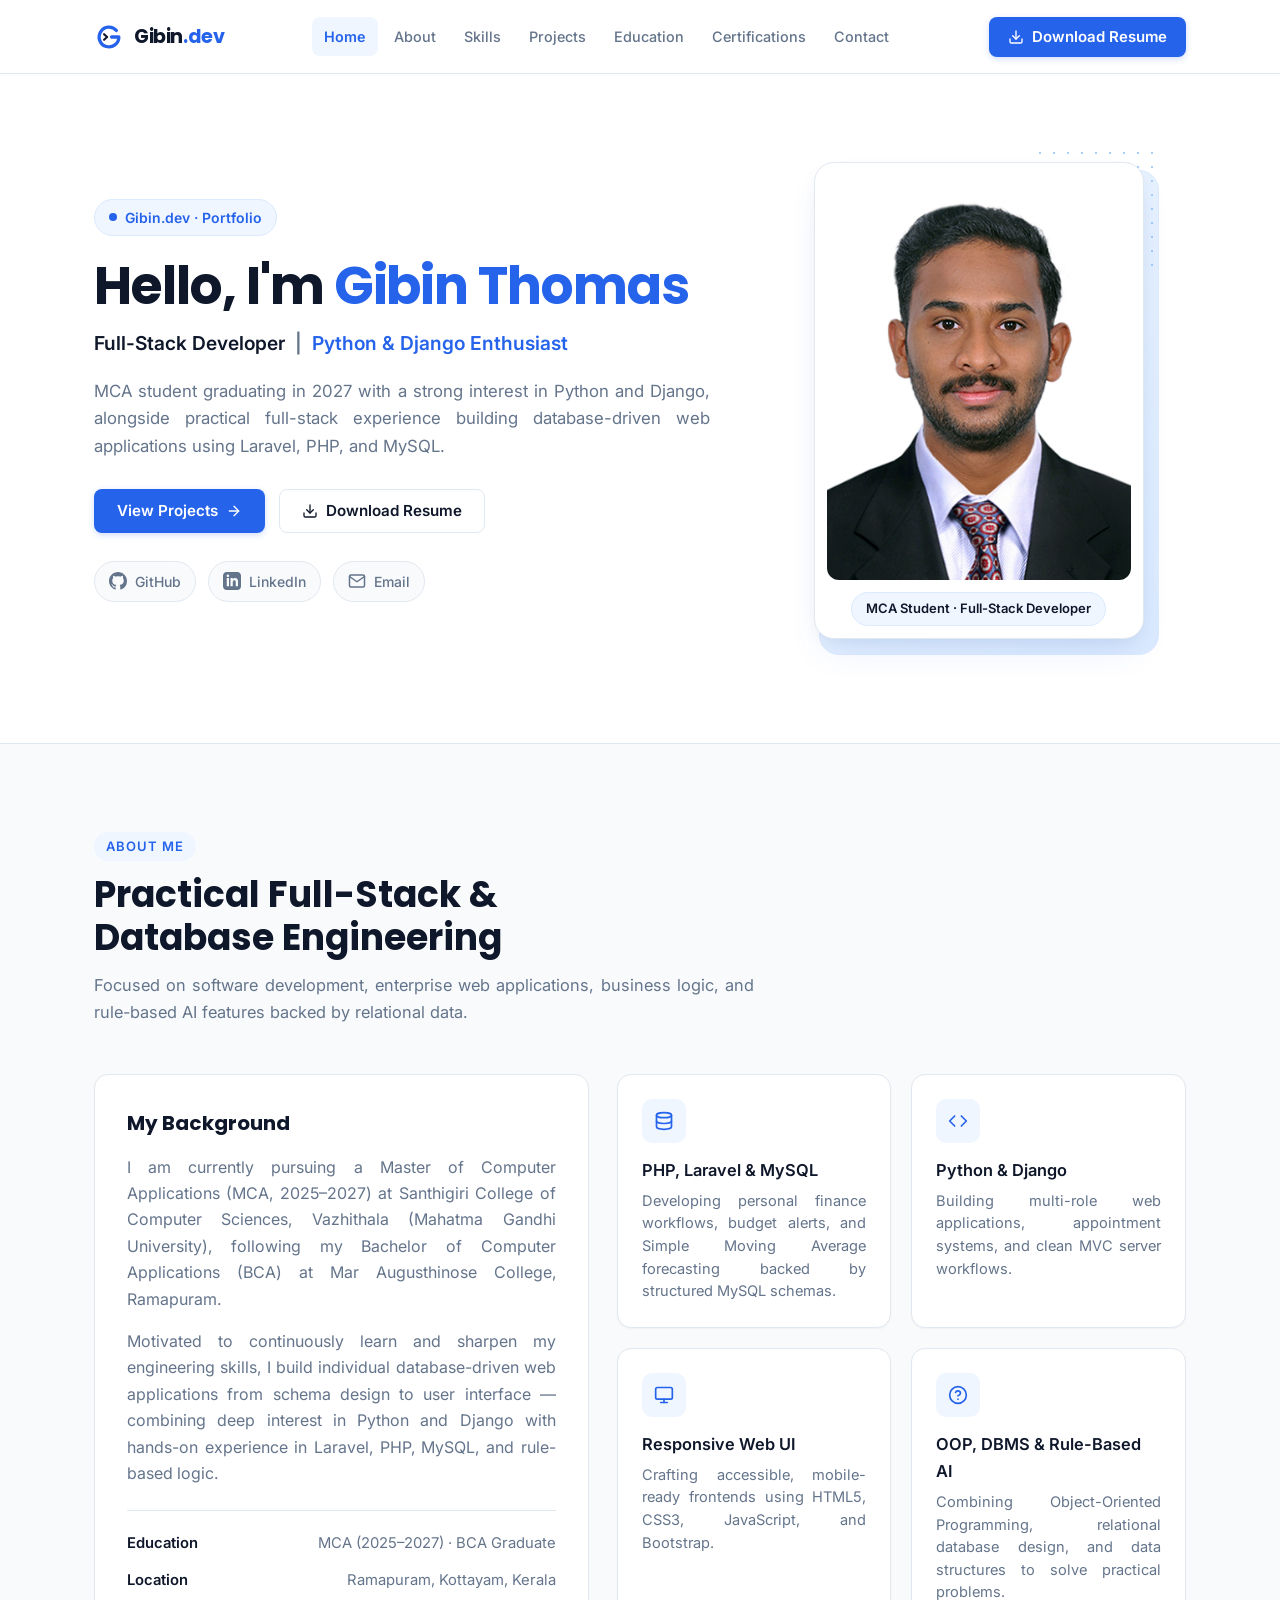
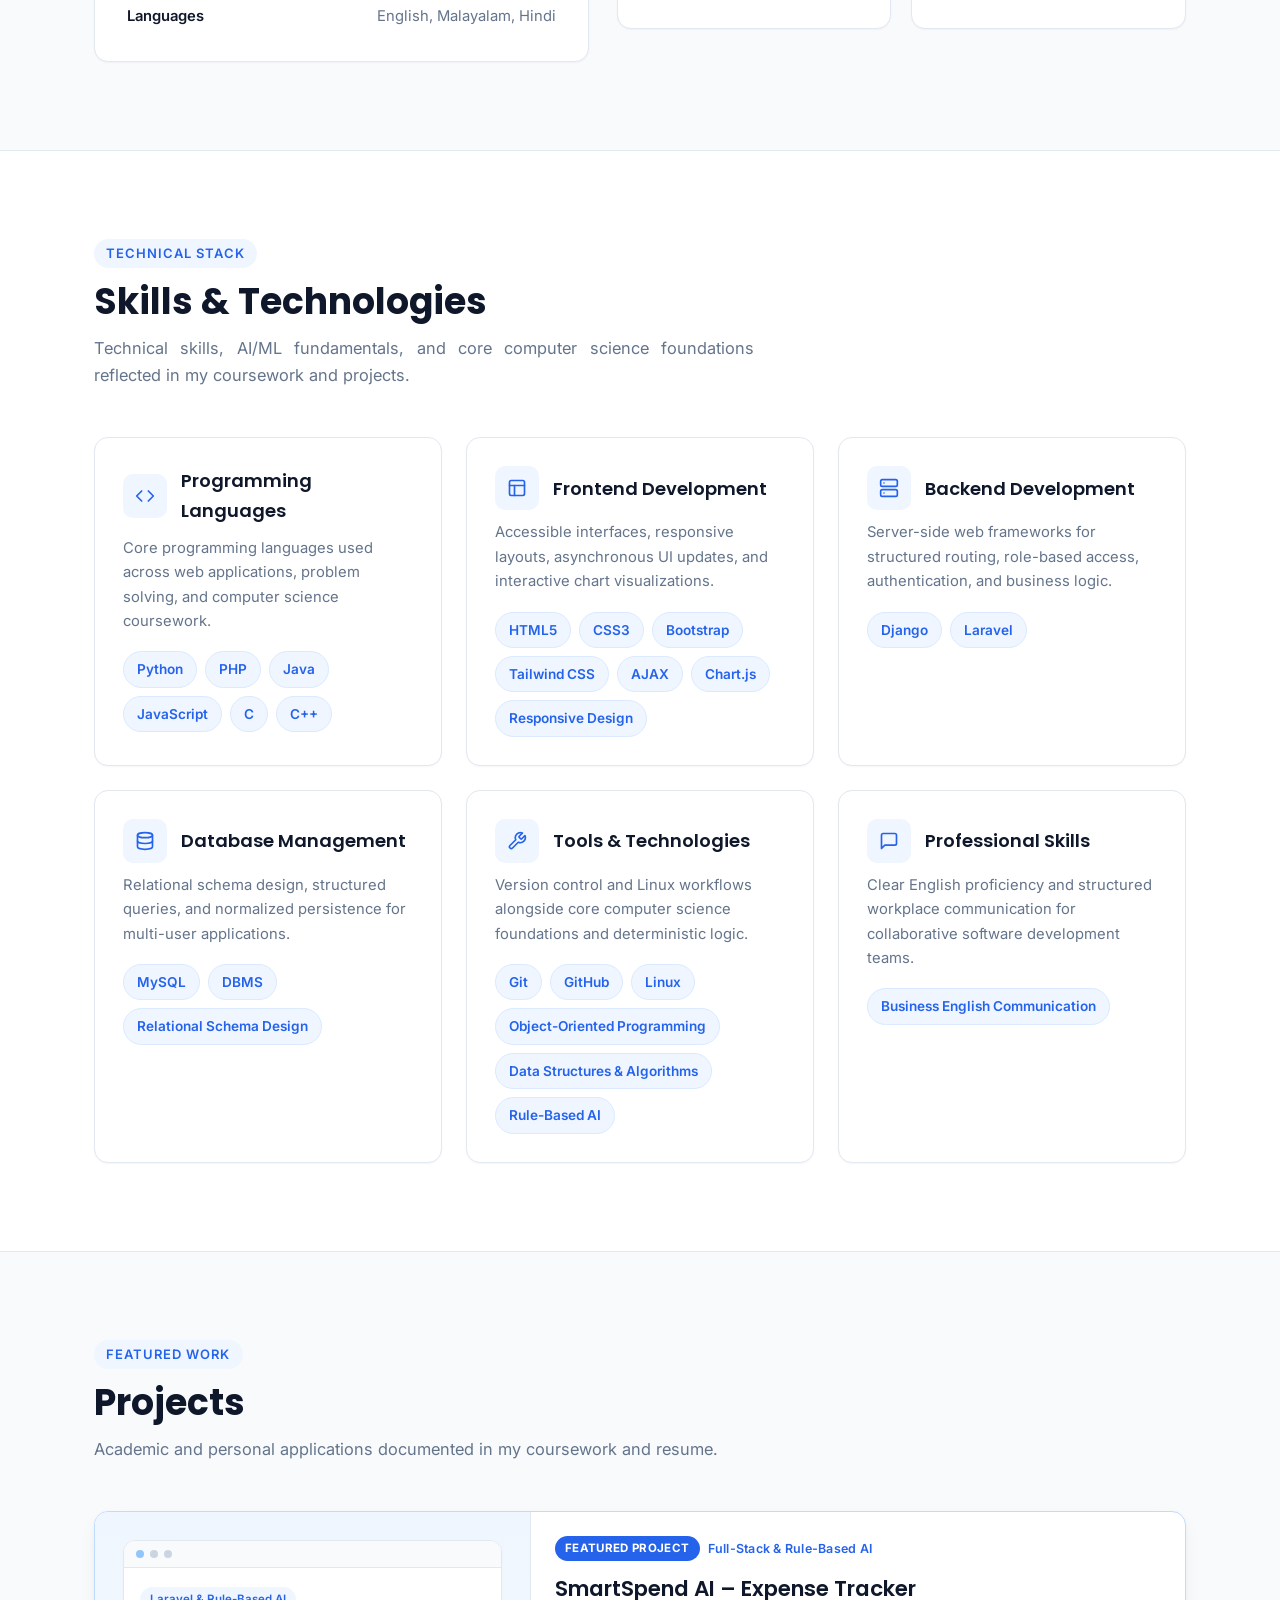
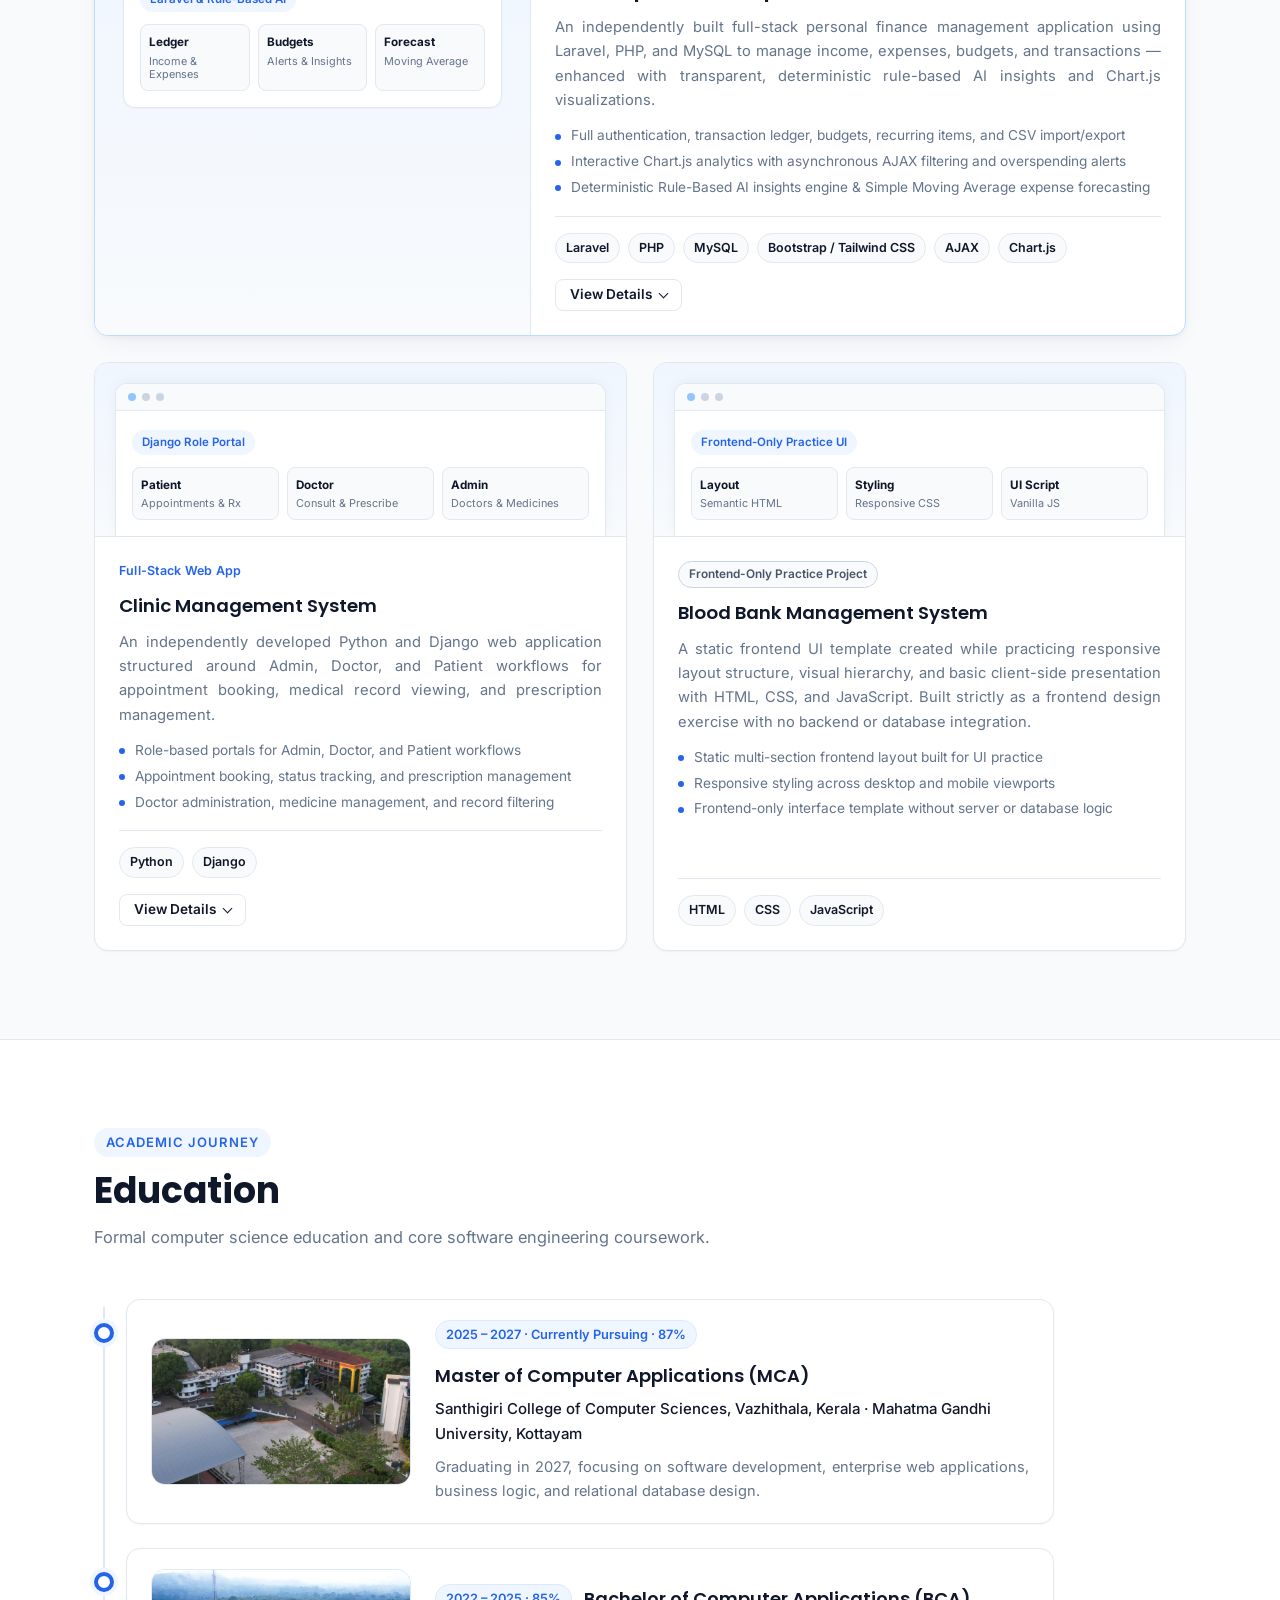
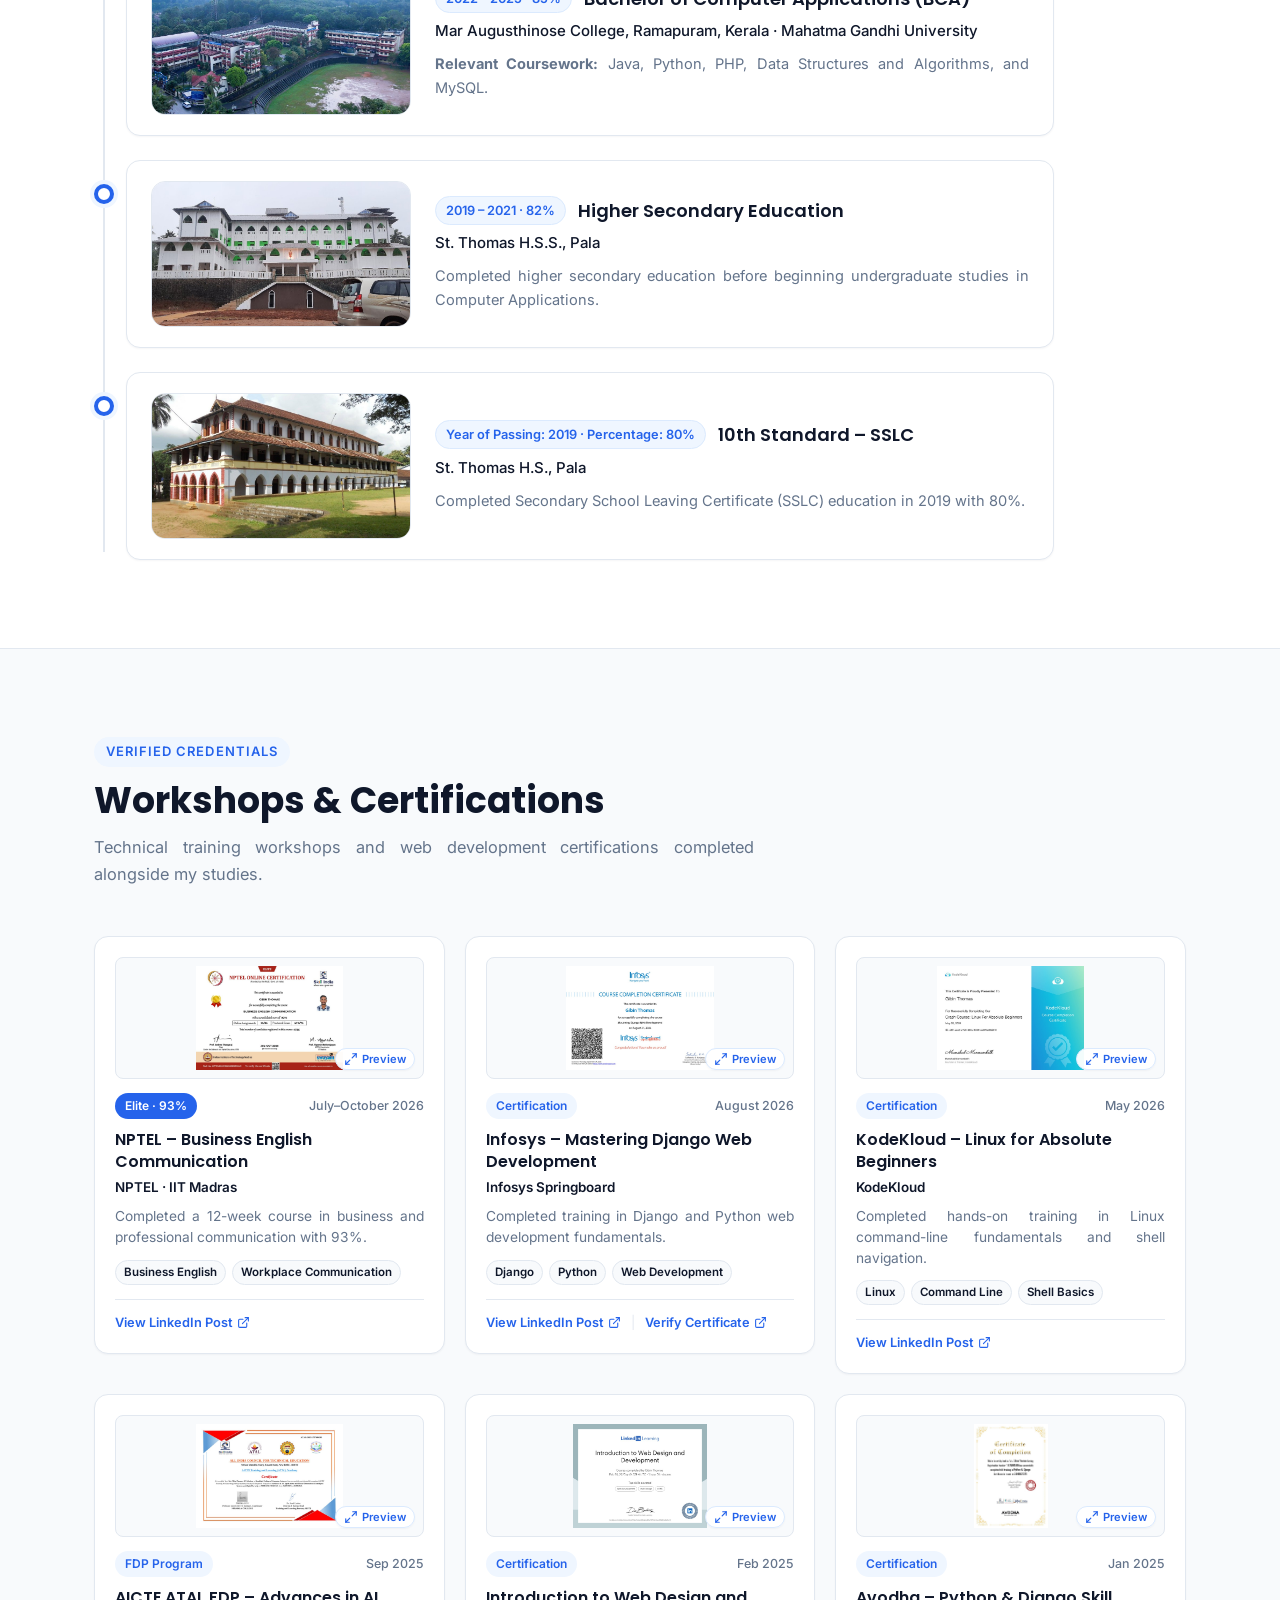
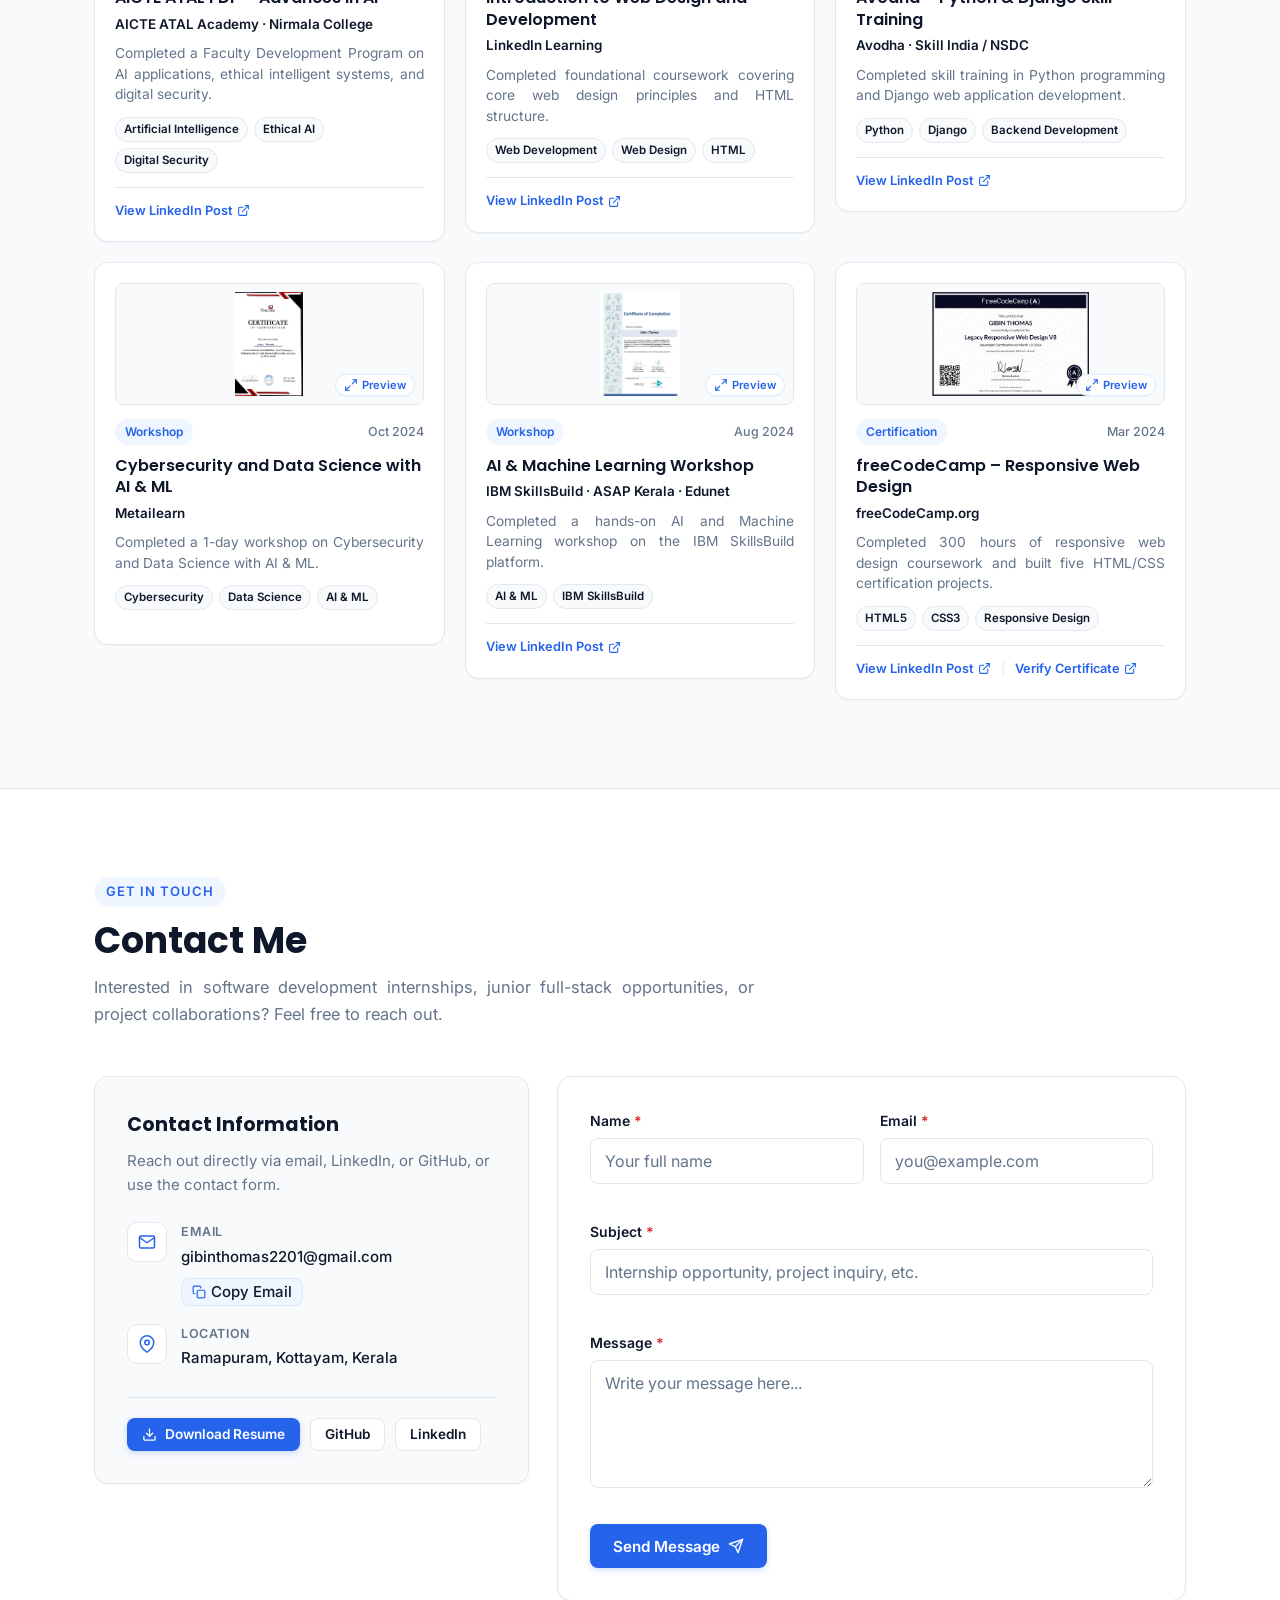
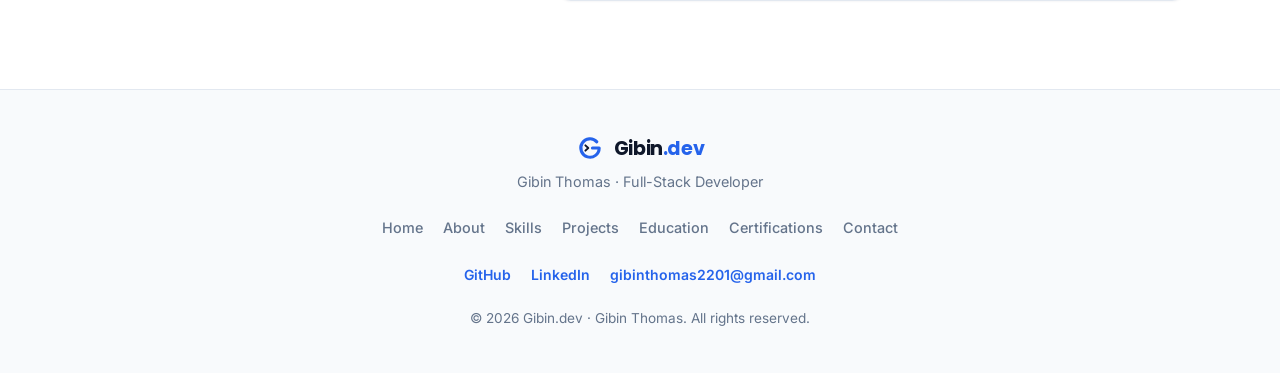
==== commit ac5717ad: "Add Linux and Business English Communication to Skills section" ====
--- a/index.html
+++ b/index.html
@@ -495,14 +495,33 @@
                             </div>
                             <h3>Tools &amp; Technologies</h3>
                         </div>
-                        <p class="skill-card-desc">Version control workflows alongside core computer science foundations
-                            and deterministic logic.</p>
+                        <p class="skill-card-desc">Version control and Linux workflows alongside core computer science
+                            foundations and deterministic logic.</p>
                         <ul class="skill-tags">
                             <li class="skill-tag">Git</li>
                             <li class="skill-tag">GitHub</li>
+                            <li class="skill-tag">Linux</li>
                             <li class="skill-tag">Object-Oriented Programming</li>
                             <li class="skill-tag">Data Structures &amp; Algorithms</li>
                             <li class="skill-tag">Rule-Based AI</li>
+                        </ul>
+                    </article>
+
+                    <!-- Professional Skills -->
+                    <article class="skill-card card reveal">
+                        <div class="skill-card-head">
+                            <div class="icon-badge" aria-hidden="true">
+                                <svg width="20" height="20" viewBox="0 0 24 24" fill="none" stroke="currentColor"
+                                    stroke-width="2" stroke-linecap="round" stroke-linejoin="round">
+                                    <path d="M21 15a2 2 0 0 1-2 2H7l-4 4V5a2 2 0 0 1 2-2h14a2 2 0 0 1 2 2z" />
+                                </svg>
+                            </div>
+                            <h3>Professional Skills</h3>
+                        </div>
+                        <p class="skill-card-desc">Clear English proficiency and structured workplace communication for
+                            collaborative software development teams.</p>
+                        <ul class="skill-tags">
+                            <li class="skill-tag">Business English Communication</li>
                         </ul>
                     </article>
                 </div>
--- a/assets/css/style.css
+++ b/assets/css/style.css
@@ -152,6 +152,8 @@
 .section-subtitle {
   font-size: 1.025rem;
   color: var(--text-secondary);
+  text-align: justify;
+  text-justify: inter-word;
 }
 
 .card {
@@ -456,6 +458,8 @@
   color: var(--text-secondary);
   max-width: 56ch;
   margin-bottom: 28px;
+  text-align: justify;
+  text-justify: inter-word;
 }
 
 .hero-actions {
@@ -585,6 +589,8 @@
 .about-story p {
   color: var(--text-secondary);
   margin-bottom: 16px;
+  text-align: justify;
+  text-justify: inter-word;
 }
 
 .about-meta {
@@ -642,6 +648,10 @@
   font-size: 0.9125rem;
   color: var(--text-secondary);
   line-height: 1.55;
+  text-align: justify;
+  text-justify: inter-word;
+  hyphens: auto;
+  -webkit-hyphens: auto;
 }
 
 /* ==========================================================================
@@ -649,18 +659,12 @@
    ========================================================================== */
 .skills-grid {
   display: grid;
-  grid-template-columns: repeat(6, minmax(0, 1fr));
+  grid-template-columns: repeat(3, minmax(0, 1fr));
   gap: 24px;
 }
 
 .skill-card {
-  grid-column: span 2;
   padding: 28px;
-}
-
-.skill-card:nth-child(1),
-.skill-card:nth-child(2) {
-  grid-column: span 3;
 }
 
 .skill-card:hover {
@@ -895,6 +899,8 @@
   font-size: 0.92rem;
   color: var(--text-secondary);
   margin-bottom: 14px;
+  text-align: justify;
+  text-justify: inter-word;
 }
 
 .project-features {
@@ -1174,6 +1180,8 @@
 .timeline-detail {
   font-size: 0.9125rem;
   color: var(--text-secondary);
+  text-align: justify;
+  text-justify: inter-word;
 }
 
 /* ==========================================================================
@@ -1294,6 +1302,10 @@
   font-size: 0.86rem;
   line-height: 1.5;
   color: var(--text-secondary);
+  text-align: justify;
+  text-justify: inter-word;
+  hyphens: auto;
+  -webkit-hyphens: auto;
 }
 
 .cert-skills {
@@ -2059,16 +2071,6 @@
     grid-template-columns: repeat(2, minmax(0, 1fr));
   }
 
-  .skill-card,
-  .skill-card:nth-child(1),
-  .skill-card:nth-child(2) {
-    grid-column: auto;
-  }
-
-  .skill-card:last-child {
-    grid-column: 1 / -1;
-  }
-
   .about-grid,
   .contact-grid,
   .project-card--featured,
@@ -2106,10 +2108,6 @@
     gap: 16px;
   }
 
-  .skill-card:last-child {
-    grid-column: auto;
-  }
-
   .preview-modules {
     grid-template-columns: repeat(3, minmax(0, 1fr));
     gap: 8px;
@@ -2136,6 +2134,15 @@
 
   .hero-role-stack {
     width: 100%;
+  }
+
+  .about-story p,
+  .hero-description,
+  .section-subtitle,
+  .project-desc,
+  .timeline-detail {
+    hyphens: auto;
+    -webkit-hyphens: auto;
   }
 }
 
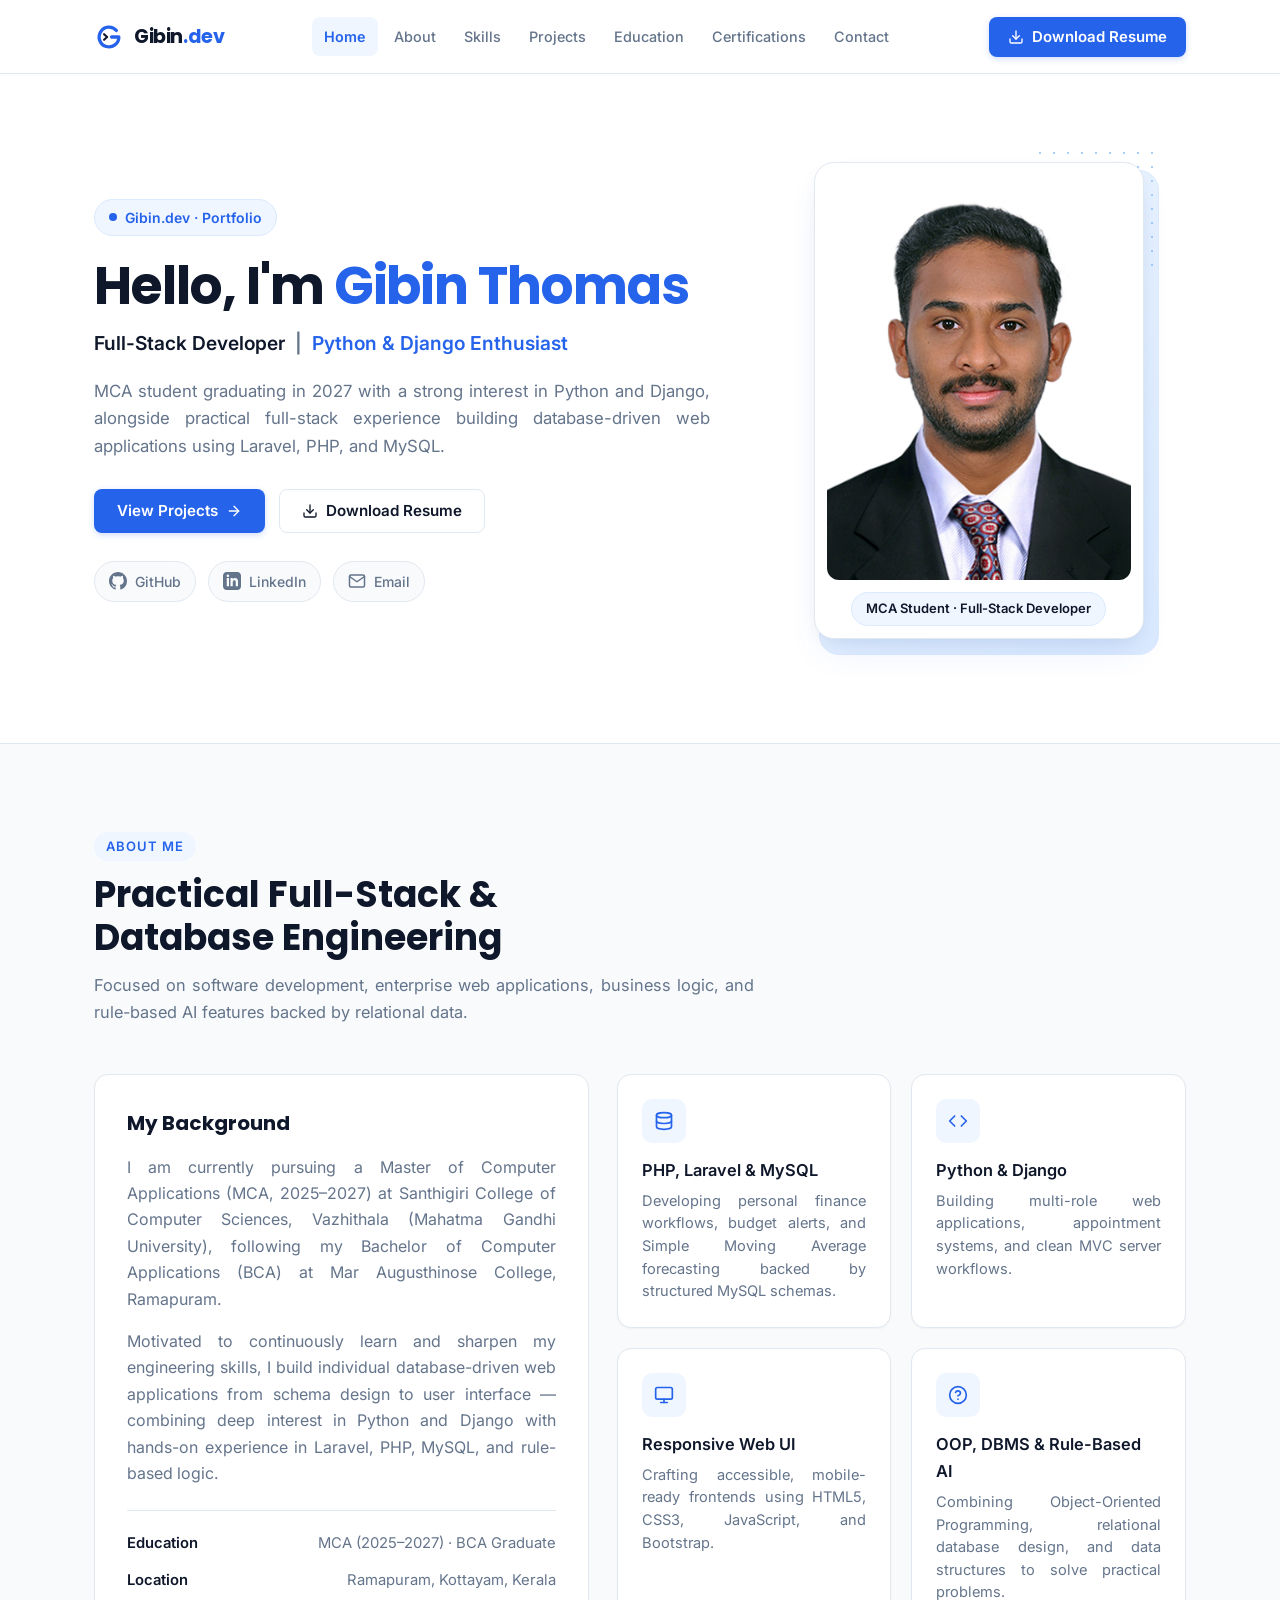
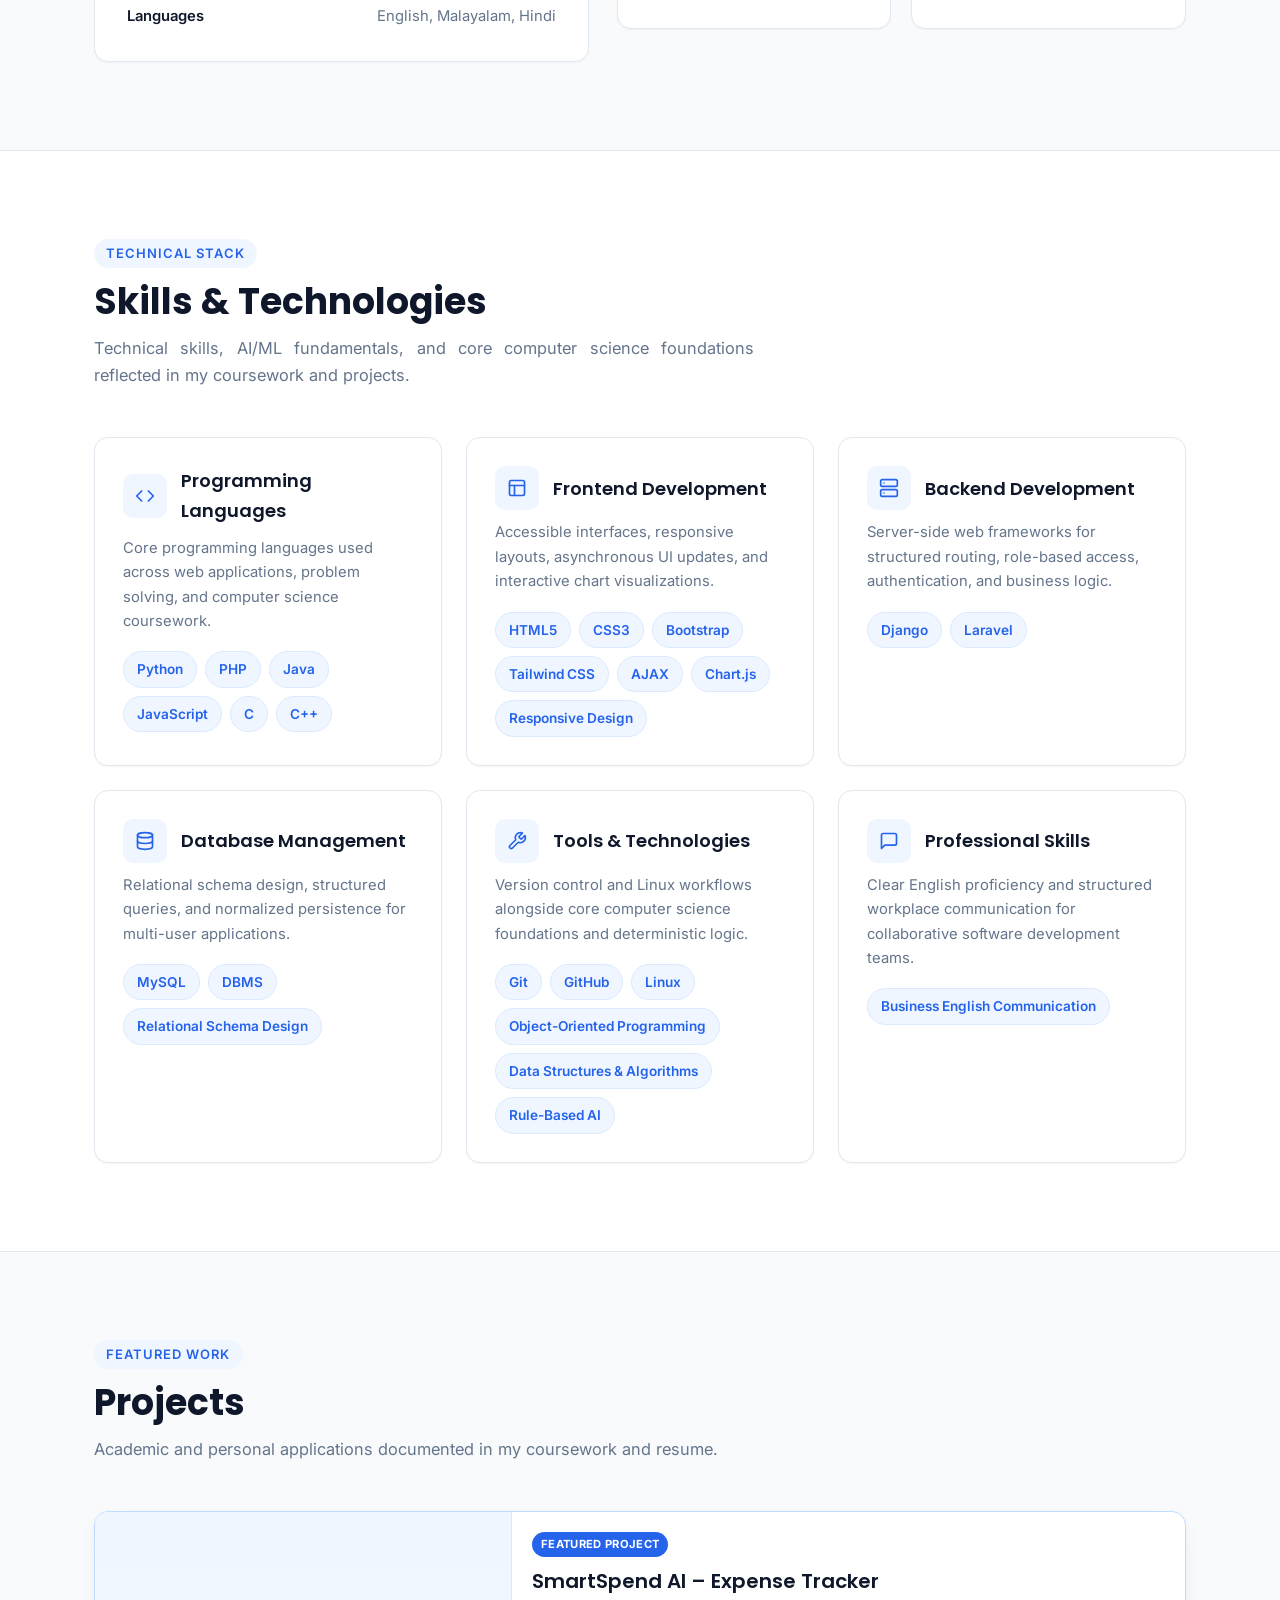
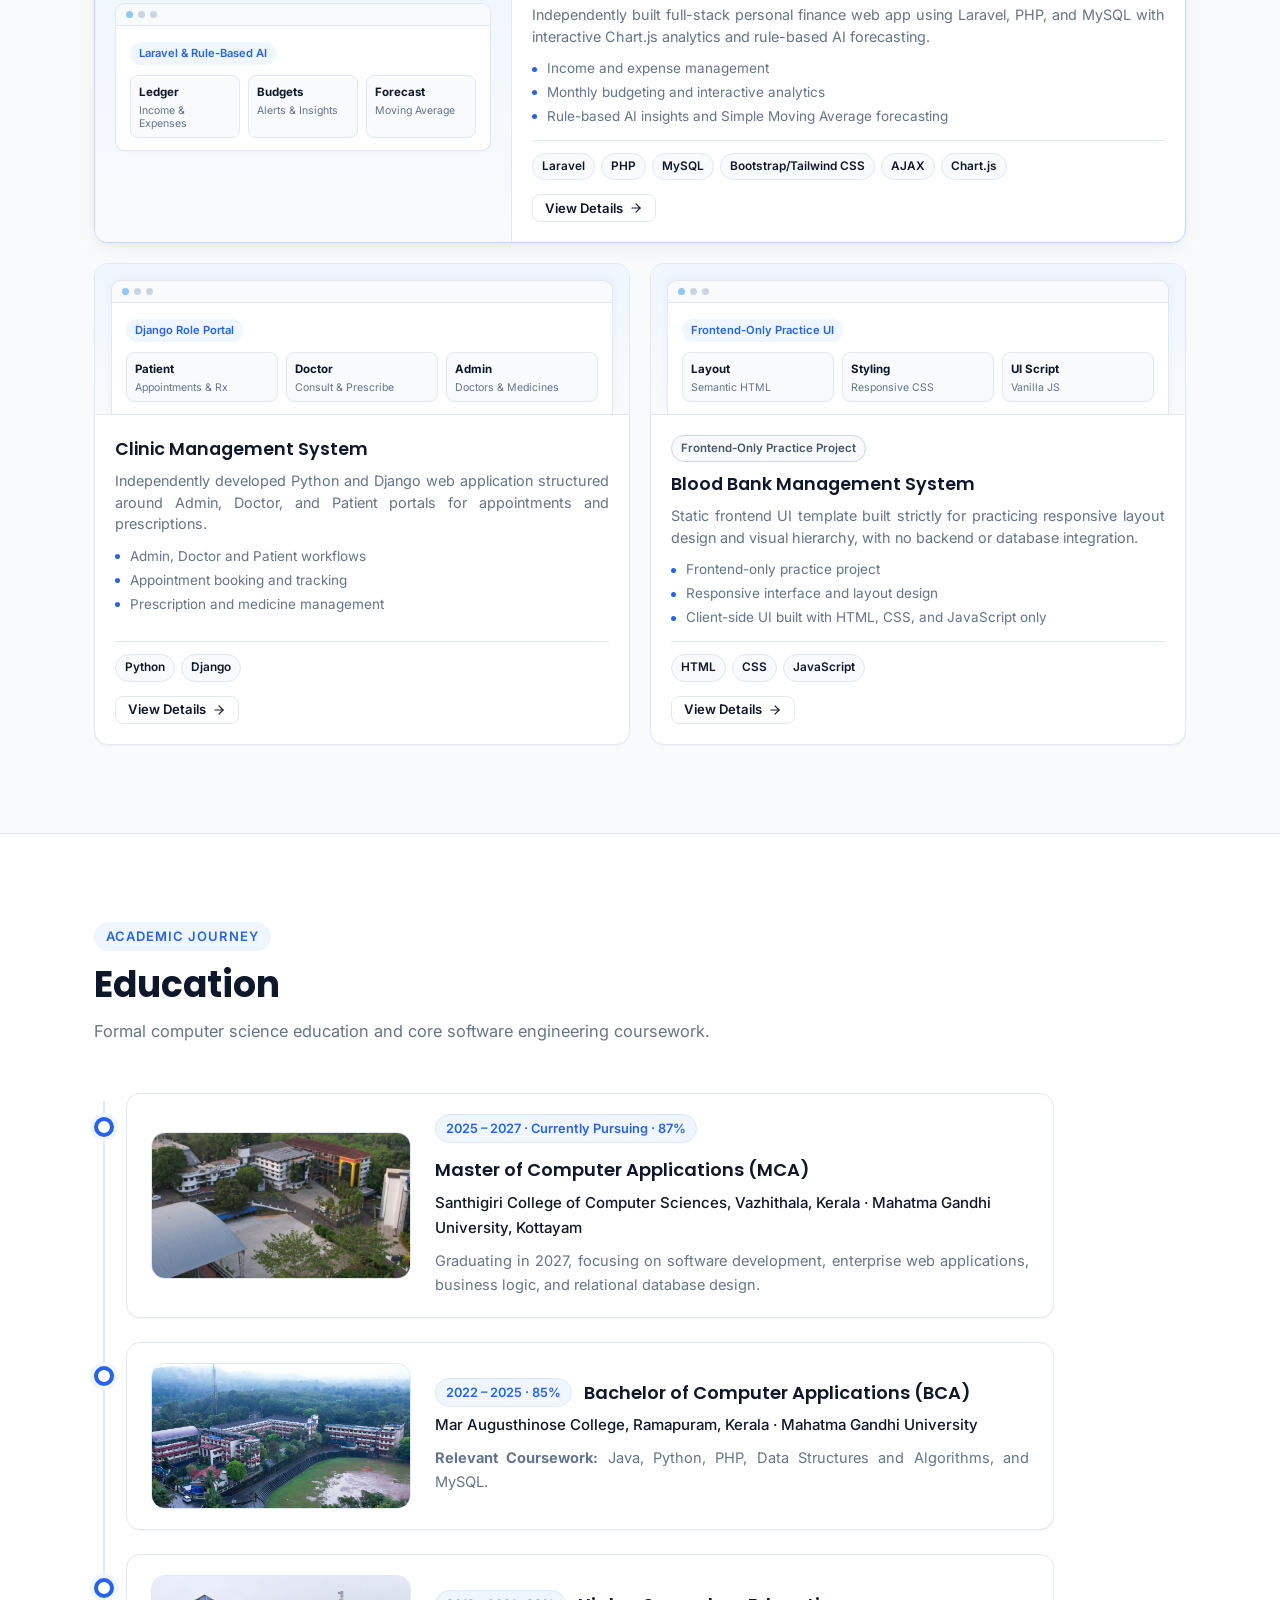
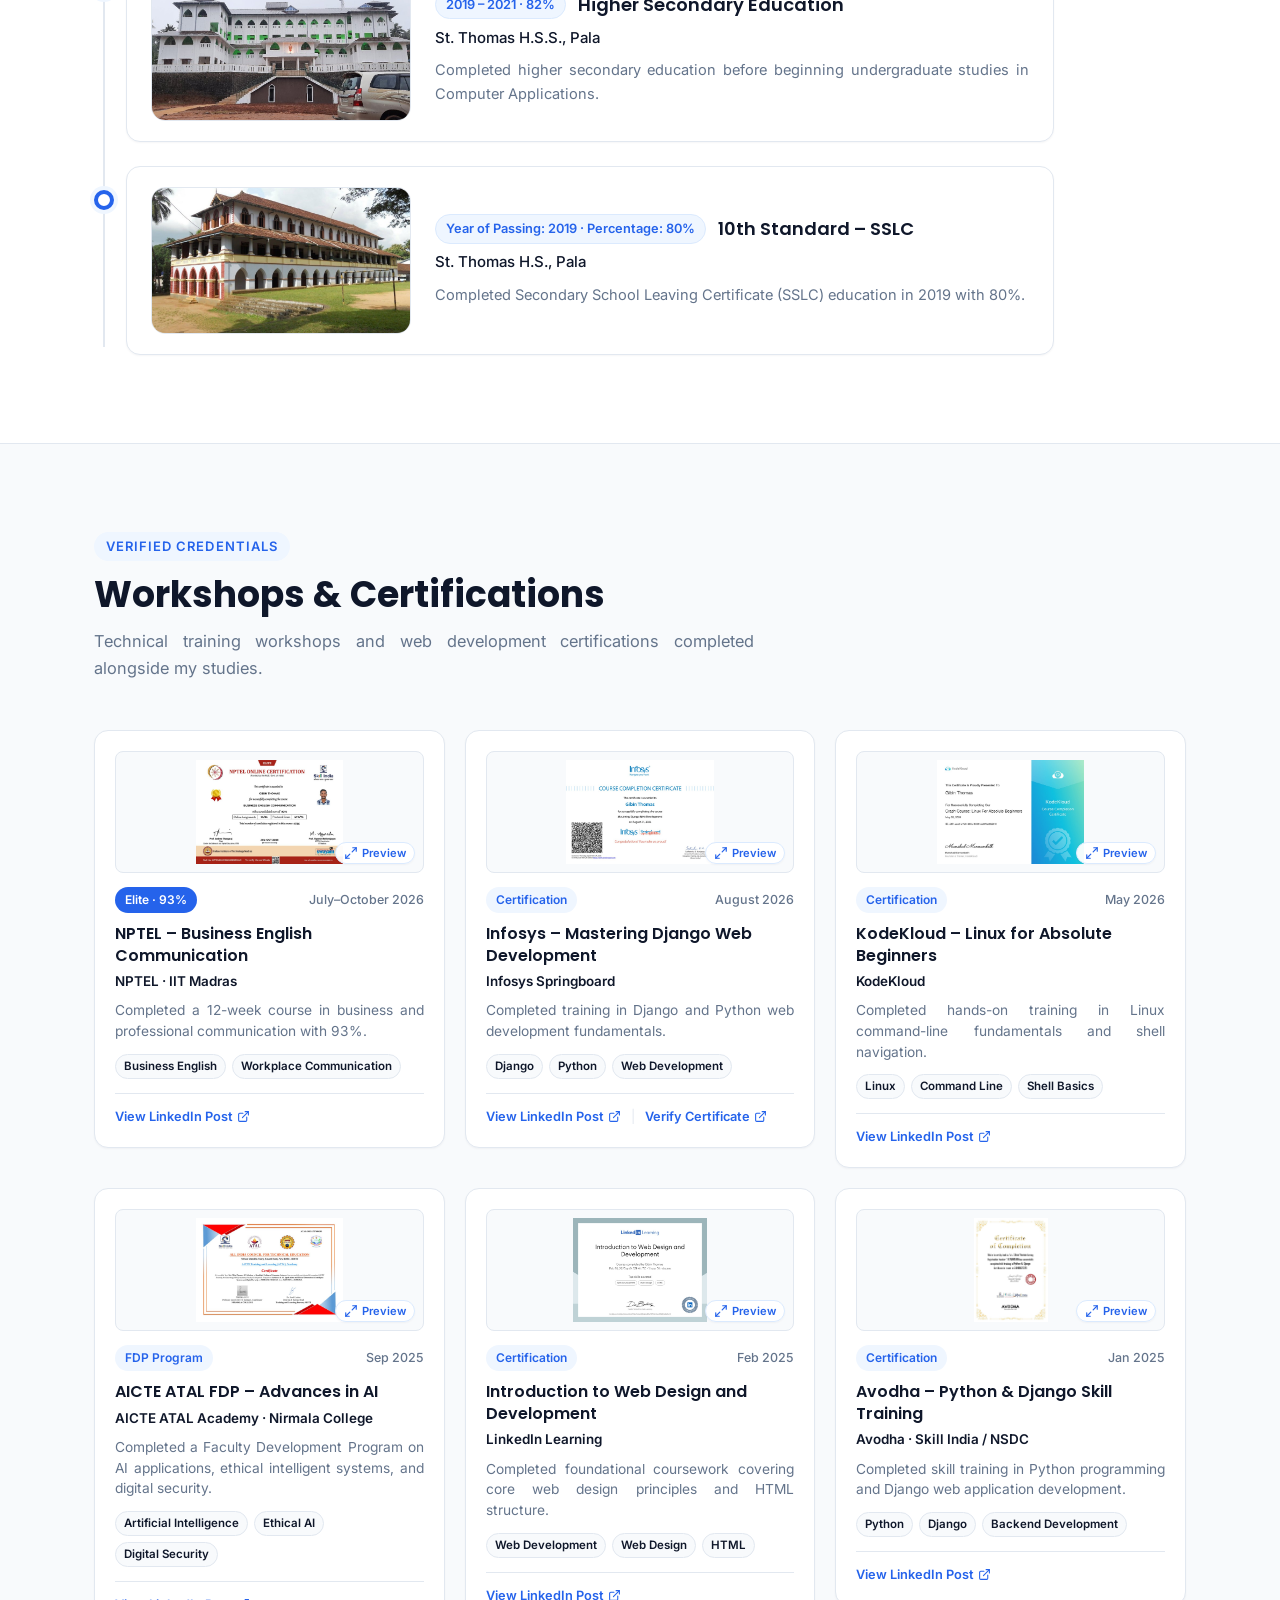
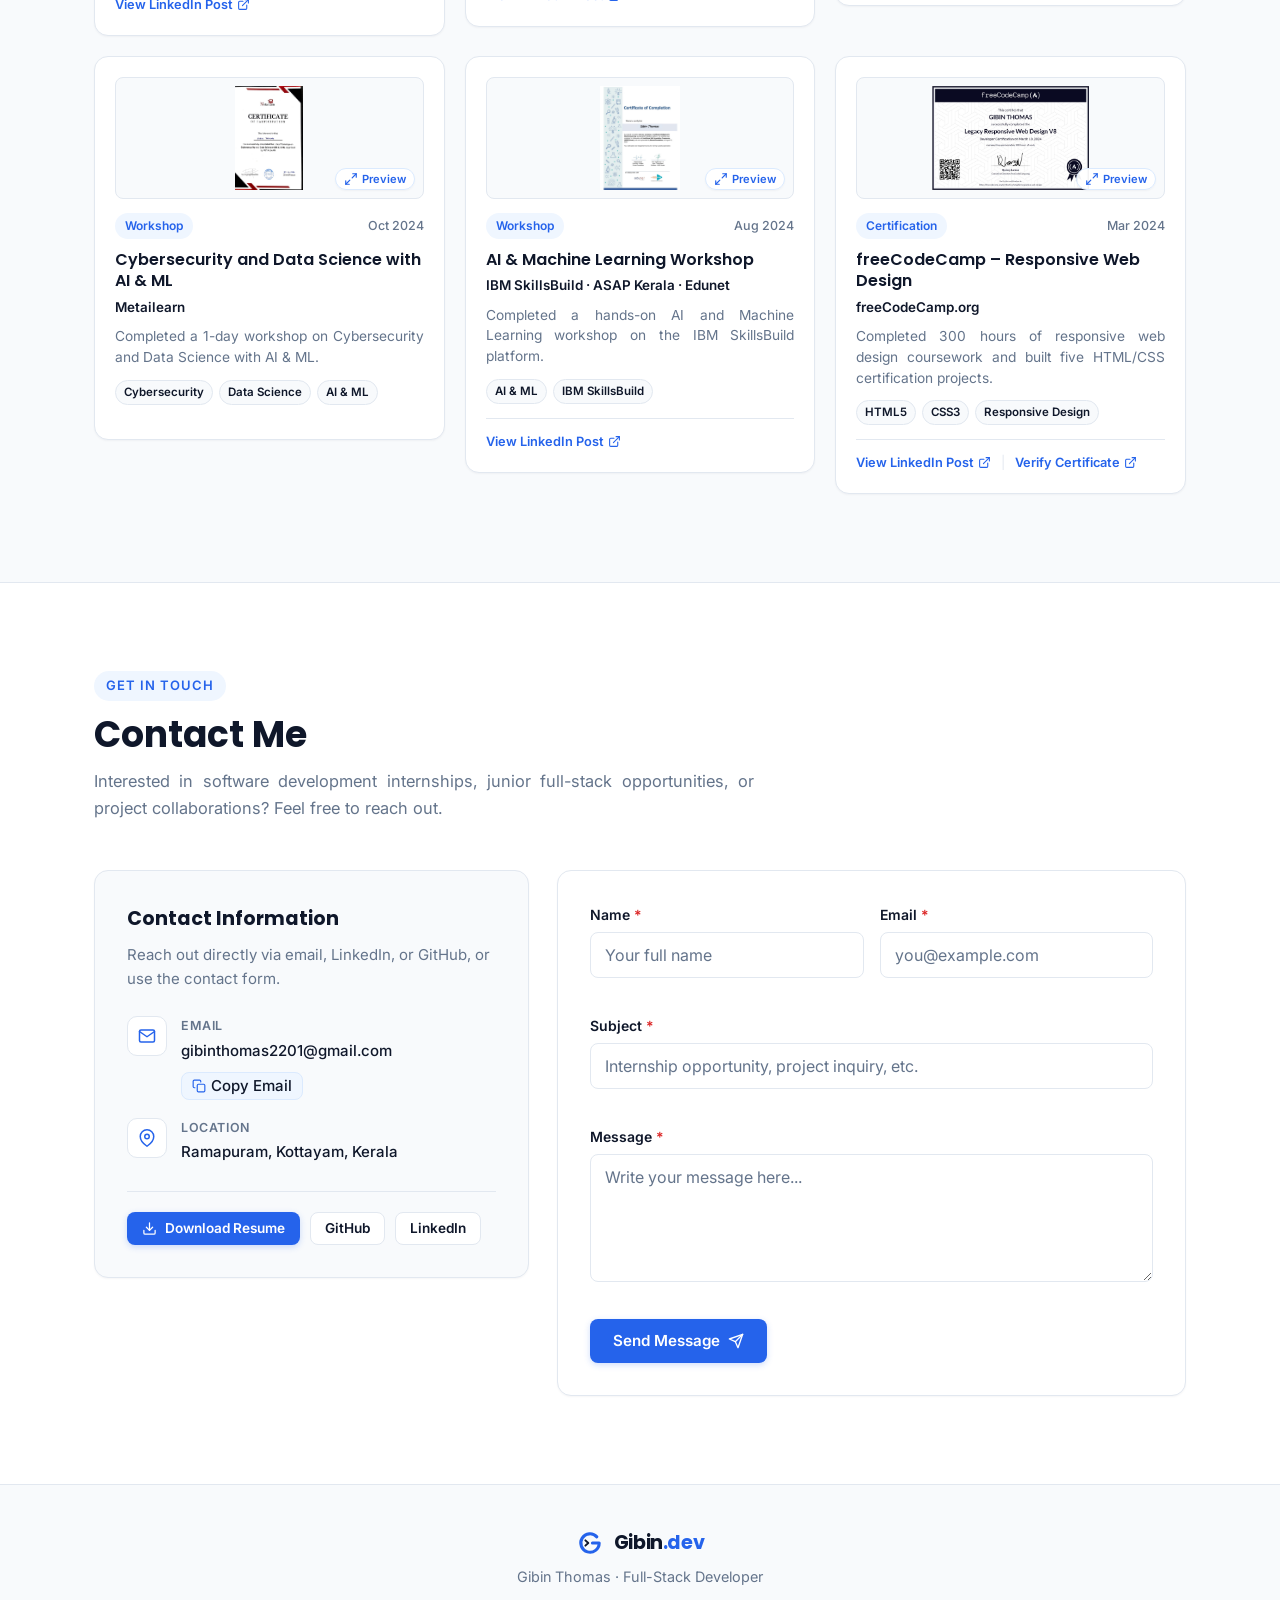
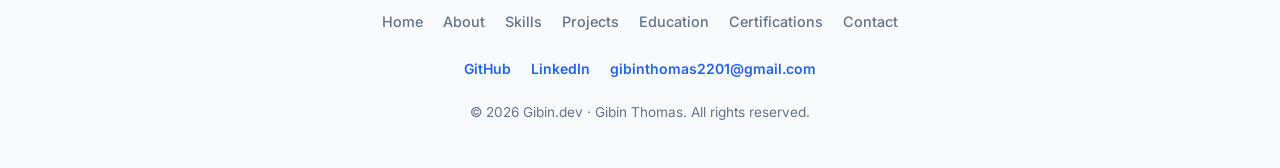
==== commit e337815d: "Redesign Projects section with compact cards and on-demand details modal" ====
--- a/index.html
+++ b/index.html
@@ -570,81 +570,42 @@
                         <div class="project-content">
                             <div class="project-meta-row">
                                 <span class="featured-badge">Featured Project</span>
-                                <span class="project-category">Full-Stack &amp; Rule-Based AI</span>
                             </div>
                             <h3 class="project-title">SmartSpend AI – Expense Tracker</h3>
                             <p class="project-desc">
-                                An independently built full-stack personal finance management application using Laravel,
-                                PHP, and MySQL to manage income, expenses, budgets, and transactions — enhanced with
-                                transparent, deterministic rule-based AI insights and Chart.js visualizations.
+                                Independently built full-stack personal finance web app using Laravel, PHP, and MySQL
+                                with interactive Chart.js analytics and rule-based AI forecasting.
                             </p>
 
                             <ul class="project-features">
-                                <li>Full authentication, transaction ledger, budgets, recurring items, and CSV
-                                    import/export</li>
-                                <li>Interactive Chart.js analytics with asynchronous AJAX filtering and overspending
-                                    alerts</li>
-                                <li>Deterministic Rule-Based AI insights engine &amp; Simple Moving Average expense
-                                    forecasting</li>
+                                <li>Income and expense management</li>
+                                <li>Monthly budgeting and interactive analytics</li>
+                                <li>Rule-based AI insights and Simple Moving Average forecasting</li>
                             </ul>
 
-                            <div class="project-tech">
+                            <div class="project-tech" aria-label="Technology stack">
                                 <span>Laravel</span>
                                 <span>PHP</span>
                                 <span>MySQL</span>
-                                <span>Bootstrap / Tailwind CSS</span>
+                                <span>Bootstrap/Tailwind CSS</span>
                                 <span>AJAX</span>
                                 <span>Chart.js</span>
                             </div>
 
-                            <details class="project-details">
-                                <summary class="btn btn-secondary btn-sm project-details-btn">View Details</summary>
-                                <div class="project-details-body">
-                                    <div class="project-details-grid">
-                                        <div>
-                                            <h4>Confirmed Capabilities (12 Features)</h4>
-                                            <ul class="project-details-list">
-                                                <li>User authentication &amp; profile management</li>
-                                                <li>Income, expense &amp; category management</li>
-                                                <li>Monthly budget tracking &amp; overspending alerts</li>
-                                                <li>Multi-month income vs. expense comparisons</li>
-                                                <li>Interactive Chart.js category &amp; trend charts</li>
-                                                <li>AJAX-powered filtering without full page reloads</li>
-                                                <li>CSV import &amp; export workflows</li>
-                                                <li>Recurring expense &amp; income tracking</li>
-                                                <li>Search &amp; multi-criteria transaction filtering</li>
-                                                <li>Rule-Based AI financial insights engine</li>
-                                                <li>Simple Moving Average expense forecasting</li>
-                                                <li>Personalized budget &amp; savings recommendations</li>
-                                            </ul>
-                                        </div>
-                                        <div>
-                                            <h4>Rule-Based AI Engine</h4>
-                                            <p>
-                                                Insights are generated strictly through deterministic rules and moving
-                                                averages evaluated directly against user transaction history stored in
-                                                MySQL — without external AI APIs or black-box models.
-                                            </p>
-                                            <h4 class="details-subheading">Example Rule-Based Insights</h4>
-                                            <ul class="project-insights-list">
-                                                <li>&ldquo;Your food spending increased by 24% compared to last month
-                                                    &mdash; consider setting a weekly dining limit.&rdquo;</li>
-                                                <li>&ldquo;You have utilized 85% of your Monthly Entertainment budget
-                                                    with 10 days remaining.&rdquo;</li>
-                                                <li>&ldquo;Based on your 3-month Simple Moving Average, projected
-                                                    expenses for next month are estimated to remain within
-                                                    budget.&rdquo;</li>
-                                            </ul>
-                                            <h4 class="details-subheading">Individual Contribution</h4>
-                                            <p>
-                                                Independently architected and implemented the relational MySQL schema,
-                                                Laravel MVC controllers and routes, rule-based analytics logic, AJAX
-                                                endpoints, Chart.js views, and responsive interface.
-                                            </p>
-                                        </div>
-                                    </div>
-                                </div>
-                            </details>
+                            <div class="project-actions">
+                                <button type="button" class="btn btn-secondary btn-sm project-details-btn"
+                                    data-project-detail="smartspend-ai"
+                                    data-project-title="SmartSpend AI – Expense Tracker"
+                                    data-project-meta="Featured Full-Stack Project · Laravel, PHP &amp; MySQL">
+                                    View Details
+                                    <svg width="14" height="14" viewBox="0 0 24 24" fill="none" stroke="currentColor"
+                                        stroke-width="2" stroke-linecap="round" stroke-linejoin="round"
+                                        aria-hidden="true">
+                                        <line x1="5" y1="12" x2="19" y2="12" />
+                                        <polyline points="12 5 19 12 12 19" />
+                                    </svg>
+                                </button>
+                            </div>
                         </div>
                     </article>
 
@@ -676,52 +637,37 @@
                         </div>
 
                         <div class="project-content">
-                            <div class="project-meta-row">
-                                <span class="project-category">Full-Stack Web App</span>
-                            </div>
                             <h3 class="project-title">Clinic Management System</h3>
                             <p class="project-desc">
-                                An independently developed Python and Django web application structured around Admin,
-                                Doctor, and Patient workflows for appointment booking, medical record viewing, and
-                                prescription management.
+                                Independently developed Python and Django web application structured around Admin,
+                                Doctor, and Patient portals for appointments and prescriptions.
                             </p>
 
                             <ul class="project-features">
-                                <li>Role-based portals for Admin, Doctor, and Patient workflows</li>
-                                <li>Appointment booking, status tracking, and prescription management</li>
-                                <li>Doctor administration, medicine management, and record filtering</li>
+                                <li>Admin, Doctor and Patient workflows</li>
+                                <li>Appointment booking and tracking</li>
+                                <li>Prescription and medicine management</li>
                             </ul>
 
-                            <div class="project-tech">
+                            <div class="project-tech" aria-label="Technology stack">
                                 <span>Python</span>
                                 <span>Django</span>
                             </div>
 
-                            <details class="project-details">
-                                <summary class="btn btn-secondary btn-sm project-details-btn">View Details</summary>
-                                <div class="project-details-body">
-                                    <h4>Confirmed Capabilities</h4>
-                                    <ul class="project-details-list">
-                                        <li>Patient registration and login</li>
-                                        <li>Doctor login and dashboard</li>
-                                        <li>Admin management panel</li>
-                                        <li>Appointment booking system</li>
-                                        <li>Appointment status tracking</li>
-                                        <li>Prescription management</li>
-                                        <li>Patient medical record viewing</li>
-                                        <li>Doctor management by admin</li>
-                                        <li>Medicine details &amp; inventory management</li>
-                                        <li>Role-based access flow (Admin, Doctor, Patient)</li>
-                                        <li>Search and filtering workflows across clinic records</li>
-                                    </ul>
-                                    <h4 class="details-subheading">Individual Contribution</h4>
-                                    <p>
-                                        Independently designed and built the Django models, views, templates, and
-                                        role-separated workflows covering patient appointments, doctor consultations,
-                                        and clinic administration.
-                                    </p>
-                                </div>
-                            </details>
+                            <div class="project-actions">
+                                <button type="button" class="btn btn-secondary btn-sm project-details-btn"
+                                    data-project-detail="clinic-management"
+                                    data-project-title="Clinic Management System"
+                                    data-project-meta="Full-Stack Web Application · Python &amp; Django">
+                                    View Details
+                                    <svg width="14" height="14" viewBox="0 0 24 24" fill="none" stroke="currentColor"
+                                        stroke-width="2" stroke-linecap="round" stroke-linejoin="round"
+                                        aria-hidden="true">
+                                        <line x1="5" y1="12" x2="19" y2="12" />
+                                        <polyline points="12 5 19 12 12 19" />
+                                    </svg>
+                                </button>
+                            </div>
                         </div>
                     </article>
 
@@ -758,25 +704,159 @@
                             </div>
                             <h3 class="project-title">Blood Bank Management System</h3>
                             <p class="project-desc">
-                                A static frontend UI template created while practicing responsive layout structure,
-                                visual hierarchy, and basic client-side presentation with HTML, CSS, and JavaScript.
-                                Built strictly as a frontend design exercise with no backend or database integration.
+                                Static frontend UI template built strictly for practicing responsive layout design and
+                                visual hierarchy, with no backend or database integration.
                             </p>
 
                             <ul class="project-features">
-                                <li>Static multi-section frontend layout built for UI practice</li>
-                                <li>Responsive styling across desktop and mobile viewports</li>
-                                <li>Frontend-only interface template without server or database logic</li>
+                                <li>Frontend-only practice project</li>
+                                <li>Responsive interface and layout design</li>
+                                <li>Client-side UI built with HTML, CSS, and JavaScript only</li>
                             </ul>
 
-                            <div class="project-tech">
+                            <div class="project-tech" aria-label="Technology stack">
                                 <span>HTML</span>
                                 <span>CSS</span>
                                 <span>JavaScript</span>
                             </div>
+
+                            <div class="project-actions">
+                                <button type="button" class="btn btn-secondary btn-sm project-details-btn"
+                                    data-project-detail="blood-bank-template"
+                                    data-project-title="Blood Bank Management System"
+                                    data-project-meta="Frontend-Only Practice Project · HTML, CSS &amp; JavaScript">
+                                    View Details
+                                    <svg width="14" height="14" viewBox="0 0 24 24" fill="none" stroke="currentColor"
+                                        stroke-width="2" stroke-linecap="round" stroke-linejoin="round"
+                                        aria-hidden="true">
+                                        <line x1="5" y1="12" x2="19" y2="12" />
+                                        <polyline points="12 5 19 12 12 19" />
+                                    </svg>
+                                </button>
+                            </div>
                         </div>
                     </article>
                 </div>
+
+                <!-- On-Demand Project Detail Templates (Hidden until View Details is requested) -->
+                <template id="project-detail-smartspend-ai">
+                    <div class="project-modal-section">
+                        <h4>Full Project Description</h4>
+                        <p>
+                            An independently built full-stack personal finance management application using Laravel, PHP,
+                            and MySQL to manage income, expenses, budgets, and transactions — enhanced with transparent,
+                            deterministic rule-based AI insights and Chart.js visualizations.
+                        </p>
+                    </div>
+                    <div class="project-details-grid">
+                        <div class="project-modal-section">
+                            <h4>Complete Feature List (12 Features)</h4>
+                            <ul class="project-details-list">
+                                <li>User authentication &amp; profile management</li>
+                                <li>Income, expense &amp; category management</li>
+                                <li>Monthly budget tracking &amp; overspending alerts</li>
+                                <li>Multi-month income vs. expense comparisons</li>
+                                <li>Interactive Chart.js category &amp; trend charts</li>
+                                <li>AJAX-powered filtering without full page reloads</li>
+                                <li>CSV import &amp; export workflows</li>
+                                <li>Recurring expense &amp; income tracking</li>
+                                <li>Search &amp; multi-criteria transaction filtering</li>
+                                <li>Rule-Based AI financial insights engine</li>
+                                <li>Simple Moving Average expense forecasting</li>
+                                <li>Personalized budget &amp; savings recommendations</li>
+                            </ul>
+                        </div>
+                        <div class="project-modal-section">
+                            <h4>Rule-Based AI Engine &amp; Forecasting</h4>
+                            <p>
+                                Insights are generated strictly through deterministic rules and Simple Moving Averages
+                                evaluated directly against user transaction history stored in MySQL — without external
+                                AI APIs or black-box models.
+                            </p>
+                            <ul class="project-insights-list">
+                                <li>&ldquo;Your food spending increased by 24% compared to last month &mdash; consider
+                                    setting a weekly dining limit.&rdquo;</li>
+                                <li>&ldquo;You have utilized 85% of your Monthly Entertainment budget with 10 days
+                                    remaining.&rdquo;</li>
+                                <li>&ldquo;Based on your 3-month Simple Moving Average, projected expenses for next
+                                    month are estimated to remain within budget.&rdquo;</li>
+                            </ul>
+                            <h4 class="details-subheading">Technical Implementation &amp; Individual Contribution</h4>
+                            <p>
+                                Independently architected and implemented the relational MySQL schema, Laravel MVC
+                                controllers and routes, rule-based analytics logic, AJAX filtering endpoints, Chart.js
+                                dashboard views, and Bootstrap / Tailwind CSS responsive UI.
+                            </p>
+                        </div>
+                    </div>
+                </template>
+
+                <template id="project-detail-clinic-management">
+                    <div class="project-modal-section">
+                        <h4>Full Project Description</h4>
+                        <p>
+                            An independently developed Python and Django web application structured around Admin,
+                            Doctor, and Patient workflows for appointment booking, medical record viewing, and
+                            prescription management.
+                        </p>
+                    </div>
+                    <div class="project-details-grid">
+                        <div class="project-modal-section">
+                            <h4>Complete Feature List (11 Features)</h4>
+                            <ul class="project-details-list">
+                                <li>Patient registration and login</li>
+                                <li>Doctor login and dashboard</li>
+                                <li>Admin management panel</li>
+                                <li>Appointment booking system</li>
+                                <li>Appointment status tracking</li>
+                                <li>Prescription management</li>
+                                <li>Patient medical record viewing</li>
+                                <li>Doctor management by admin</li>
+                                <li>Medicine details &amp; inventory management</li>
+                                <li>Role-based access flow (Admin, Doctor, Patient)</li>
+                                <li>Search and filtering workflows across clinic records</li>
+                            </ul>
+                        </div>
+                        <div class="project-modal-section">
+                            <h4>Technical Implementation &amp; Individual Contribution</h4>
+                            <p>
+                                Independently designed and built the Python/Django MVT architecture, relational database
+                                models, views, templates, authentication checks, and role-separated dashboards covering
+                                patient appointments, doctor consultations, and clinic medicine administration.
+                            </p>
+                        </div>
+                    </div>
+                </template>
+
+                <template id="project-detail-blood-bank-template">
+                    <div class="project-modal-section">
+                        <h4>Full Project Description</h4>
+                        <p>
+                            A static frontend UI template created while practicing responsive layout structure, visual
+                            hierarchy, and basic client-side presentation with HTML, CSS, and JavaScript. Built strictly
+                            as a frontend design exercise without any backend, server API, or database integration.
+                        </p>
+                    </div>
+                    <div class="project-details-grid">
+                        <div class="project-modal-section">
+                            <h4>Complete Feature List</h4>
+                            <ul class="project-details-list">
+                                <li>Static multi-section frontend layout built for UI practice</li>
+                                <li>Responsive CSS styling across desktop, tablet, and mobile viewports</li>
+                                <li>Basic client-side DOM presentation using vanilla JavaScript</li>
+                                <li>Frontend-only scope with zero server, authentication, or database claims</li>
+                            </ul>
+                        </div>
+                        <div class="project-modal-section">
+                            <h4>Technical Implementation &amp; Individual Contribution</h4>
+                            <p>
+                                Independently authored semantic HTML5 markup, custom CSS3 layout rules (Flexbox and Grid
+                                responsiveness), and clean vanilla JavaScript UI interactions to practice structured
+                                frontend engineering.
+                            </p>
+                        </div>
+                    </div>
+                </template>
             </div>
         </section>
 
@@ -1564,6 +1644,28 @@
         </div>
     </div>
 
+    <div id="project-modal" class="cert-modal project-modal" role="dialog" aria-modal="true"
+        aria-labelledby="project-modal-title" hidden>
+        <div class="cert-modal-backdrop" data-close-modal="true"></div>
+        <div class="cert-modal-dialog card project-modal-dialog" role="document">
+            <div class="cert-modal-header">
+                <div class="cert-modal-heading">
+                    <h3 id="project-modal-title">Project Details</h3>
+                    <p id="project-modal-meta"></p>
+                </div>
+                <button type="button" id="project-modal-close" class="cert-modal-close"
+                    aria-label="Close project details modal">
+                    <svg width="20" height="20" viewBox="0 0 24 24" fill="none" stroke="currentColor" stroke-width="2"
+                        stroke-linecap="round" stroke-linejoin="round" aria-hidden="true">
+                        <line x1="18" y1="6" x2="6" y2="18" />
+                        <line x1="6" y1="6" x2="18" y2="18" />
+                    </svg>
+                </button>
+            </div>
+            <div id="project-modal-body" class="project-modal-body"></div>
+        </div>
+    </div>
+
     <button type="button" id="back-to-top" class="back-to-top" aria-label="Back to top" hidden>
         <svg width="20" height="20" viewBox="0 0 24 24" fill="none" stroke="currentColor" stroke-width="2"
             stroke-linecap="round" stroke-linejoin="round" aria-hidden="true">
--- a/assets/css/style.css
+++ b/assets/css/style.css
@@ -720,7 +720,7 @@
 .projects-grid {
   display: grid;
   grid-template-columns: repeat(2, minmax(0, 1fr));
-  gap: 26px;
+  gap: 20px;
 }
 
 .project-card {
@@ -732,7 +732,7 @@
 .project-card--featured {
   grid-column: 1 / -1;
   display: grid;
-  grid-template-columns: minmax(300px, 0.92fr) minmax(0, 1.38fr);
+  grid-template-columns: minmax(280px, 0.88fr) minmax(0, 1.42fr);
   border-color: #BFDBFE;
   box-shadow: var(--shadow-md);
 }
@@ -740,31 +740,31 @@
 .project-card--featured .project-preview {
   display: flex;
   flex-direction: column;
-  justify-content: flex-start;
-  padding: 28px;
+  justify-content: center;
+  padding: 20px;
   border-bottom: none;
   border-right: 1px solid var(--border-color);
 }
 
 .project-card--featured .preview-window {
   border-bottom: 1px solid var(--border-color);
-  border-radius: 12px;
+  border-radius: 10px;
   box-shadow: var(--shadow-sm);
 }
 
 .project-card--featured .project-title {
-  font-size: 1.35rem;
+  font-size: 1.25rem;
 }
 
 .project-card:hover {
-  transform: translateY(-5px);
+  transform: translateY(-4px);
   box-shadow: var(--shadow-lg);
   border-color: #BFDBFE;
 }
 
 /* Custom Clean UI Architectural Previews */
 .project-preview {
-  padding: 20px 20px 0;
+  padding: 16px 16px 0;
   background: linear-gradient(180deg, var(--bg-muted) 0%, #F8FAFC 100%);
   border-bottom: 1px solid var(--border-color);
 }
@@ -773,23 +773,23 @@
   background-color: var(--bg-primary);
   border: 1px solid var(--border-color);
   border-bottom: none;
-  border-radius: 12px 12px 0 0;
+  border-radius: 10px 10px 0 0;
   overflow: hidden;
-  box-shadow: 0 -2px 12px rgba(15, 23, 42, 0.04);
+  box-shadow: 0 -2px 10px rgba(15, 23, 42, 0.04);
 }
 
 .preview-bar {
   display: flex;
   align-items: center;
-  gap: 6px;
-  padding: 9px 12px;
+  gap: 5px;
+  padding: 7px 10px;
   background-color: var(--bg-secondary);
   border-bottom: 1px solid var(--border-color);
 }
 
 .preview-bar span {
-  width: 8px;
-  height: 8px;
+  width: 7px;
+  height: 7px;
   border-radius: 50%;
   background-color: #CBD5E1;
 }
@@ -799,18 +799,18 @@
 }
 
 .preview-body {
-  padding: 16px;
+  padding: 12px 14px;
 }
 
 .preview-pill {
   display: inline-block;
-  font-size: 0.72rem;
+  font-size: 0.7rem;
   font-weight: 600;
   color: var(--accent-blue);
   background-color: var(--bg-muted);
-  padding: 3px 10px;
+  padding: 2px 9px;
   border-radius: 999px;
-  margin-bottom: 12px;
+  margin-bottom: 10px;
 }
 
 .preview-modules {
@@ -823,25 +823,25 @@
   background-color: var(--bg-secondary);
   border: 1px solid var(--border-color);
   border-radius: 8px;
-  padding: 8px;
+  padding: 7px 8px;
 }
 
 .preview-module strong {
   display: block;
-  font-size: 0.73rem;
+  font-size: 0.72rem;
   color: var(--text-primary);
   margin-bottom: 2px;
 }
 
 .preview-module span {
   display: block;
-  font-size: 0.68rem;
+  font-size: 0.66rem;
   color: var(--text-secondary);
   line-height: 1.25;
 }
 
 .project-content {
-  padding: 24px;
+  padding: 20px;
   display: flex;
   flex-direction: column;
   flex: 1;
@@ -852,69 +852,63 @@
   flex-wrap: wrap;
   align-items: center;
   gap: 8px;
-  margin-bottom: 10px;
+  margin-bottom: 8px;
 }
 
 .featured-badge {
   display: inline-flex;
   align-items: center;
-  font-size: 0.72rem;
+  font-size: 0.7rem;
   font-weight: 700;
   letter-spacing: 0.03em;
   text-transform: uppercase;
   color: #FFFFFF;
   background-color: var(--accent-blue);
-  padding: 3px 10px;
+  padding: 3px 9px;
   border-radius: 999px;
 }
 
 .frontend-badge {
   display: inline-flex;
   align-items: center;
-  font-size: 0.74rem;
+  font-size: 0.72rem;
   font-weight: 600;
   color: #475569;
   background-color: var(--bg-secondary);
   border: 1px solid #CBD5E1;
-  padding: 3px 10px;
+  padding: 3px 9px;
   border-radius: 999px;
-}
-
-.project-category {
-  font-size: 0.78rem;
-  font-weight: 600;
-  color: var(--accent-blue);
-  letter-spacing: 0.02em;
 }
 
 .project-title {
   font-family: var(--font-heading);
-  font-size: 1.15rem;
-  font-weight: 600;
-  color: var(--text-primary);
-  margin-bottom: 8px;
+  font-size: 1.1rem;
+  font-weight: 600;
+  color: var(--text-primary);
+  margin-bottom: 6px;
 }
 
 .project-desc {
-  font-size: 0.92rem;
-  color: var(--text-secondary);
-  margin-bottom: 14px;
+  font-size: 0.9rem;
+  line-height: 1.5;
+  color: var(--text-secondary);
+  margin-bottom: 12px;
   text-align: justify;
   text-justify: inter-word;
 }
 
 .project-features {
-  margin-bottom: 18px;
+  margin-bottom: 14px;
   display: grid;
-  gap: 6px;
+  gap: 5px;
 }
 
 .project-features li {
   position: relative;
-  padding-left: 16px;
-  font-size: 0.855rem;
-  color: var(--text-secondary);
-  line-height: 1.45;
+  padding-left: 15px;
+  font-size: 0.845rem;
+  color: var(--text-secondary);
+  line-height: 1.4;
 }
 
 .project-features li::before {
@@ -922,8 +916,8 @@
   position: absolute;
   left: 0;
   top: 0.55em;
-  width: 6px;
-  height: 6px;
+  width: 5px;
+  height: 5px;
   border-radius: 50%;
   background-color: var(--accent-blue);
 }
@@ -931,72 +925,70 @@
 .project-tech {
   display: flex;
   flex-wrap: wrap;
-  gap: 8px;
+  gap: 6px;
   margin-top: auto;
-  padding-top: 16px;
+  padding-top: 12px;
   border-top: 1px solid var(--border-color);
-  margin-bottom: 0;
+  margin-bottom: 14px;
 }
 
 .project-tech span {
-  font-size: 0.78rem;
+  font-size: 0.74rem;
   font-weight: 600;
   color: var(--text-primary);
   background-color: var(--bg-secondary);
   border: 1px solid var(--border-color);
-  padding: 4px 10px;
+  padding: 3px 9px;
   border-radius: 999px;
 }
 
-.project-details {
-  margin-top: 16px;
+.project-actions {
+  display: flex;
+  align-items: center;
 }
 
 .project-details-btn {
   display: inline-flex;
   align-items: center;
-  gap: 8px;
-  list-style: none;
-  cursor: pointer;
-}
-
-.project-details-btn::-webkit-details-marker {
-  display: none;
-}
-
-.project-details-btn::after {
-  content: "";
-  width: 7px;
-  height: 7px;
-  border-right: 1.75px solid currentColor;
-  border-bottom: 1.75px solid currentColor;
-  transform: rotate(45deg);
-  margin-top: -3px;
-  transition: transform 0.2s ease;
-}
-
-.project-details[open]>.project-details-btn::after {
-  transform: rotate(225deg);
-  margin-top: 2px;
-}
-
-.project-details-body {
-  margin-top: 14px;
-  padding: 16px;
+  gap: 6px;
+  padding: 6px 12px;
+  font-size: 0.82rem;
+}
+
+/* On-Demand Project Details Modal Content */
+.project-modal-dialog {
+  max-width: 780px;
+}
+
+.project-modal-body {
+  padding: 20px;
   background-color: var(--bg-secondary);
+  overflow: auto;
+  display: grid;
+  gap: 16px;
+  font-size: 0.89rem;
+  color: var(--text-secondary);
+  line-height: 1.6;
+}
+
+.project-modal-section {
+  background-color: var(--bg-primary);
   border: 1px solid var(--border-color);
   border-radius: var(--radius-sm);
-  font-size: 0.855rem;
-  color: var(--text-secondary);
-  line-height: 1.55;
-}
-
-.project-details-body h4 {
+  padding: 16px;
+}
+
+.project-modal-body h4 {
   font-family: var(--font-heading);
-  font-size: 0.86rem;
+  font-size: 0.9rem;
   font-weight: 600;
   color: var(--text-primary);
   margin-bottom: 8px;
+}
+
+.project-modal-body p {
+  text-align: justify;
+  text-justify: inter-word;
 }
 
 .details-subheading {
@@ -1006,13 +998,13 @@
 .project-details-grid {
   display: grid;
   grid-template-columns: repeat(2, minmax(0, 1fr));
-  gap: 20px;
+  gap: 16px;
 }
 
 .project-details-list,
 .project-insights-list {
   display: grid;
-  gap: 5px;
+  gap: 6px;
 }
 
 .project-details-list li,
@@ -1031,6 +1023,10 @@
   height: 5px;
   border-radius: 50%;
   background-color: var(--accent-blue);
+}
+
+.project-insights-list {
+  margin-top: 10px;
 }
 
 .project-insights-list li {
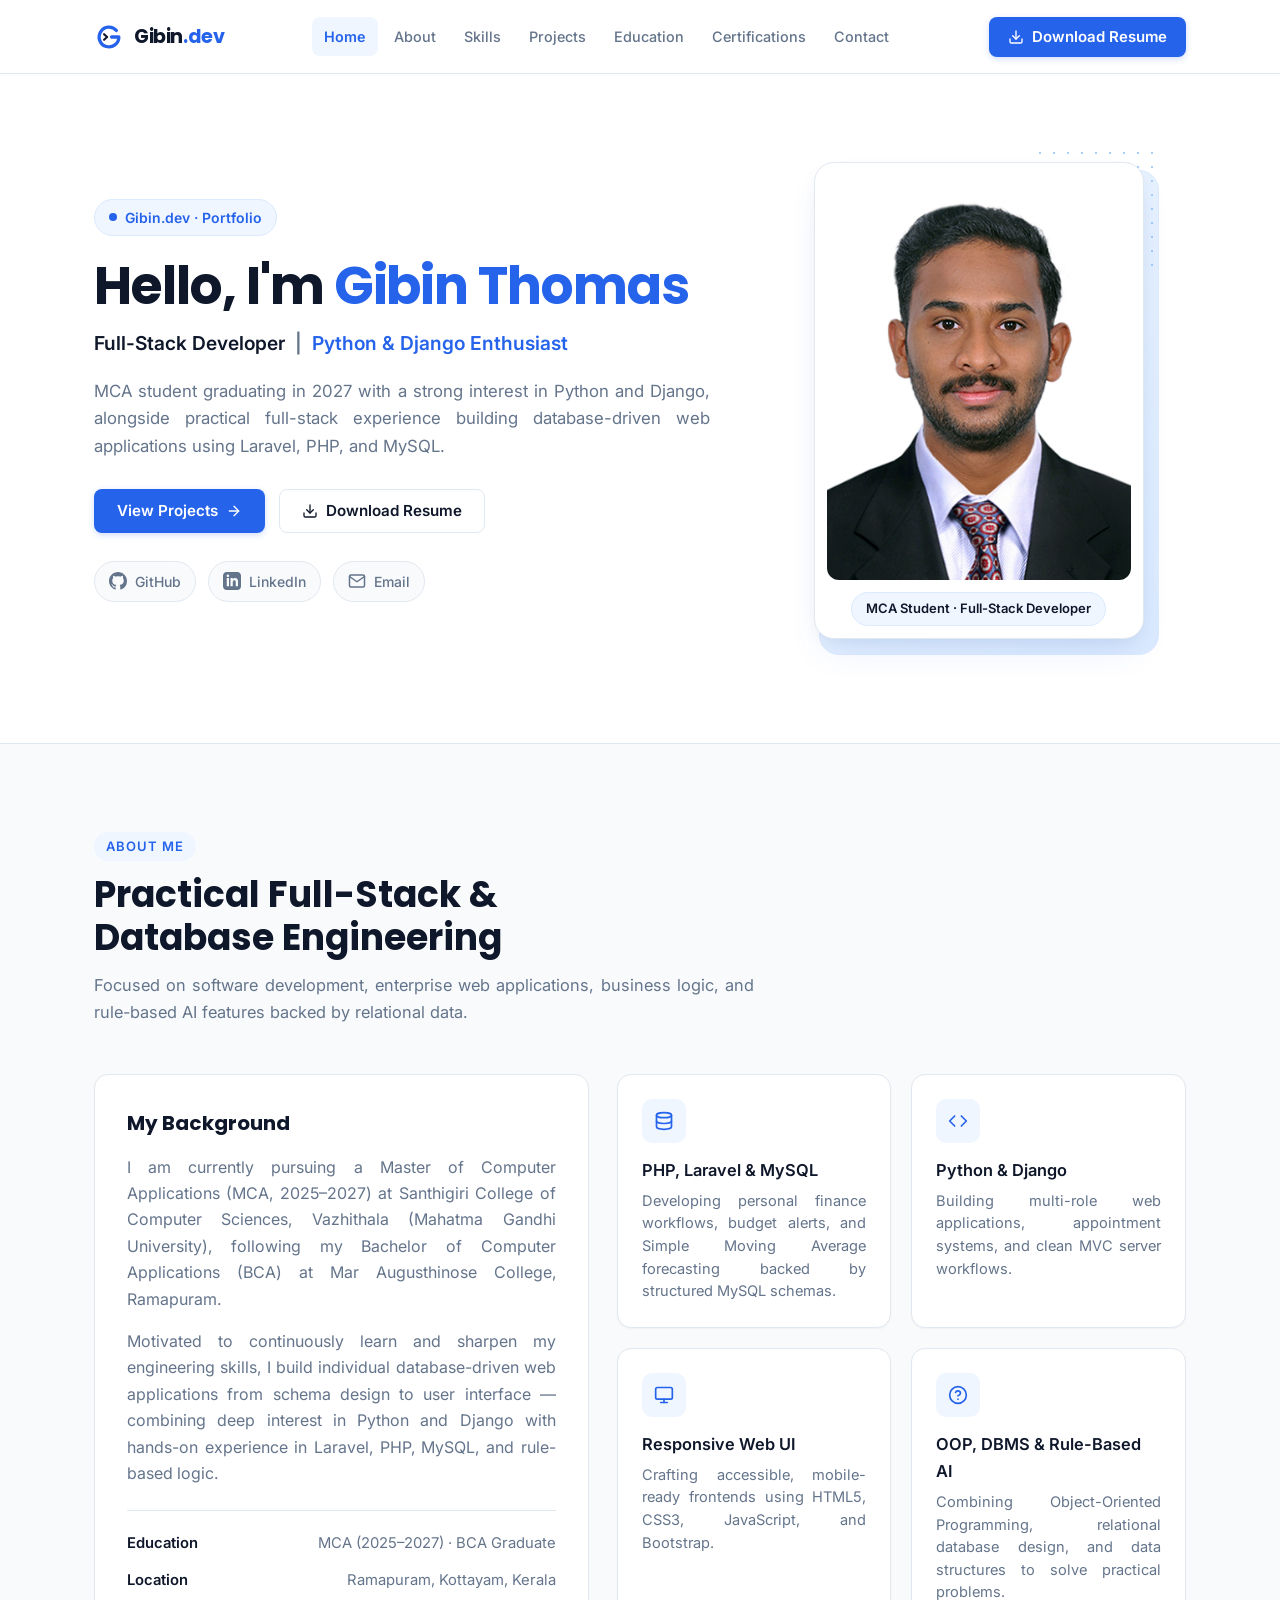
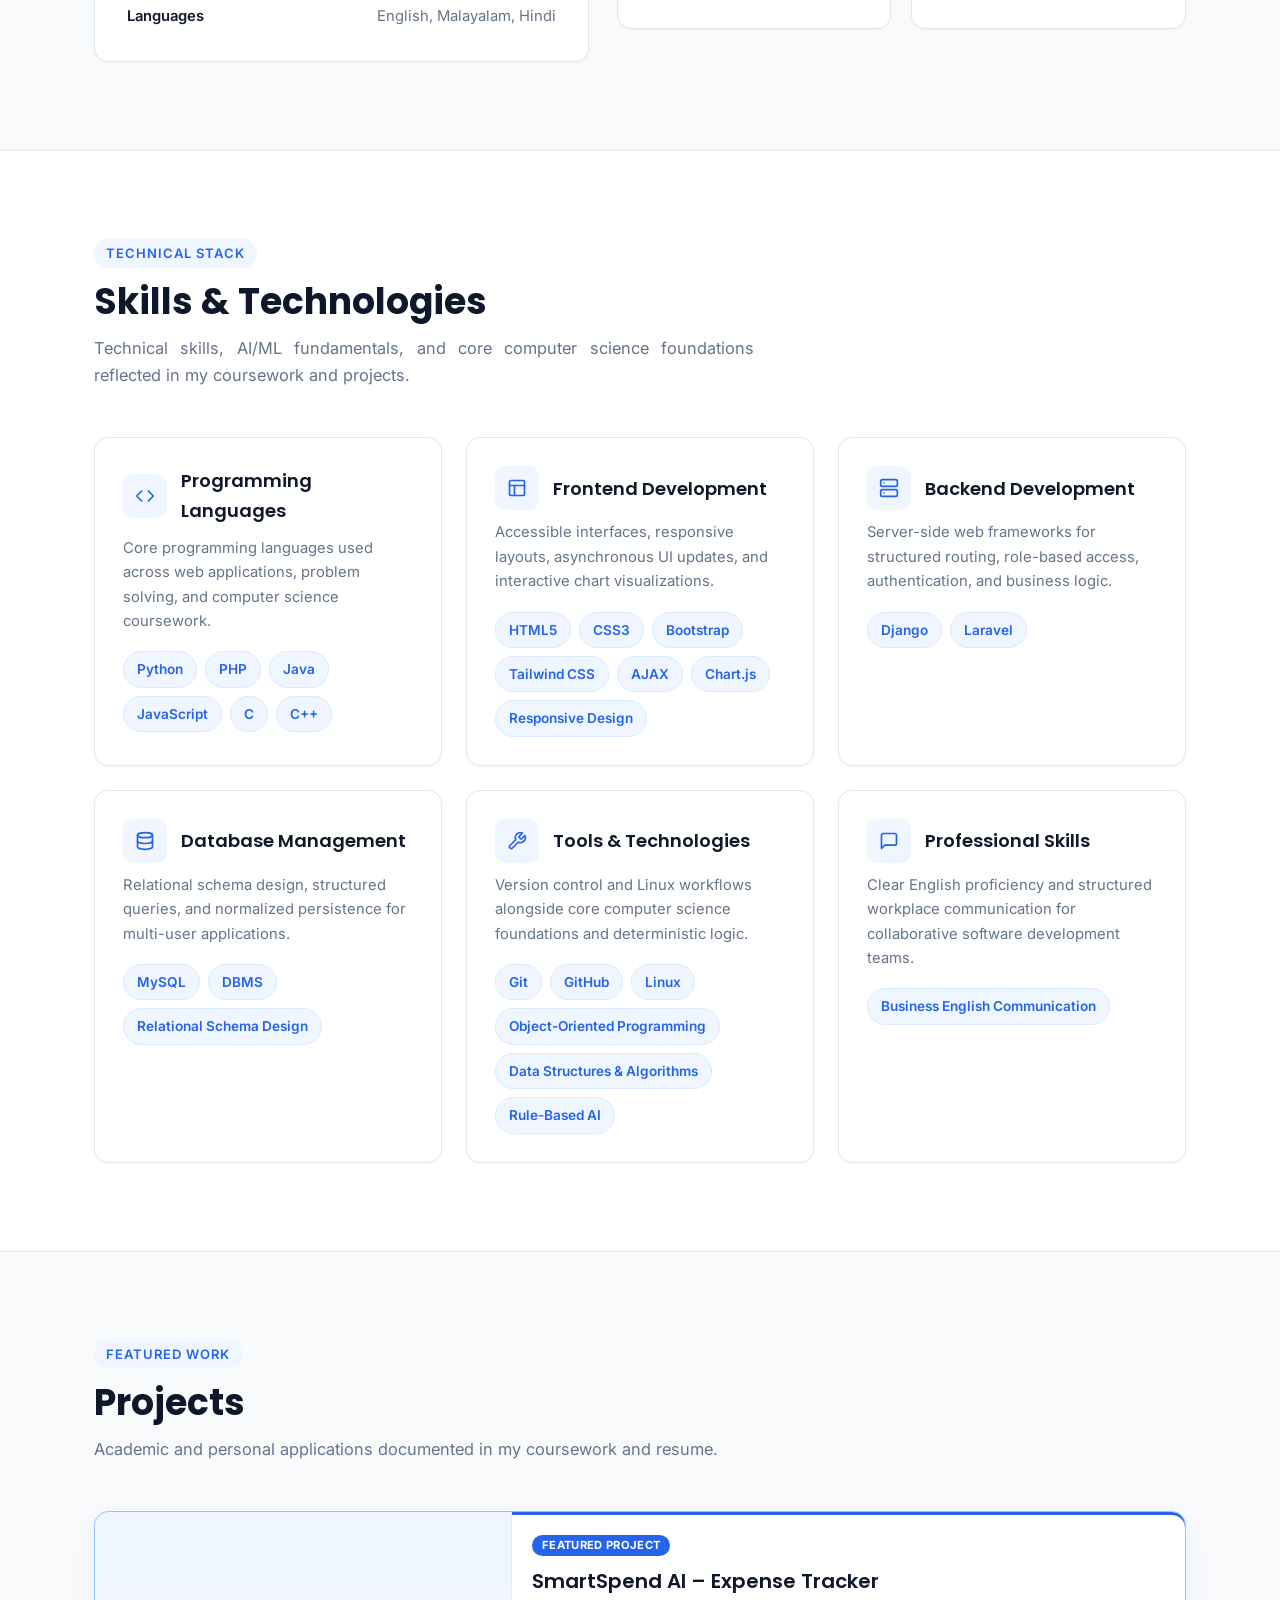
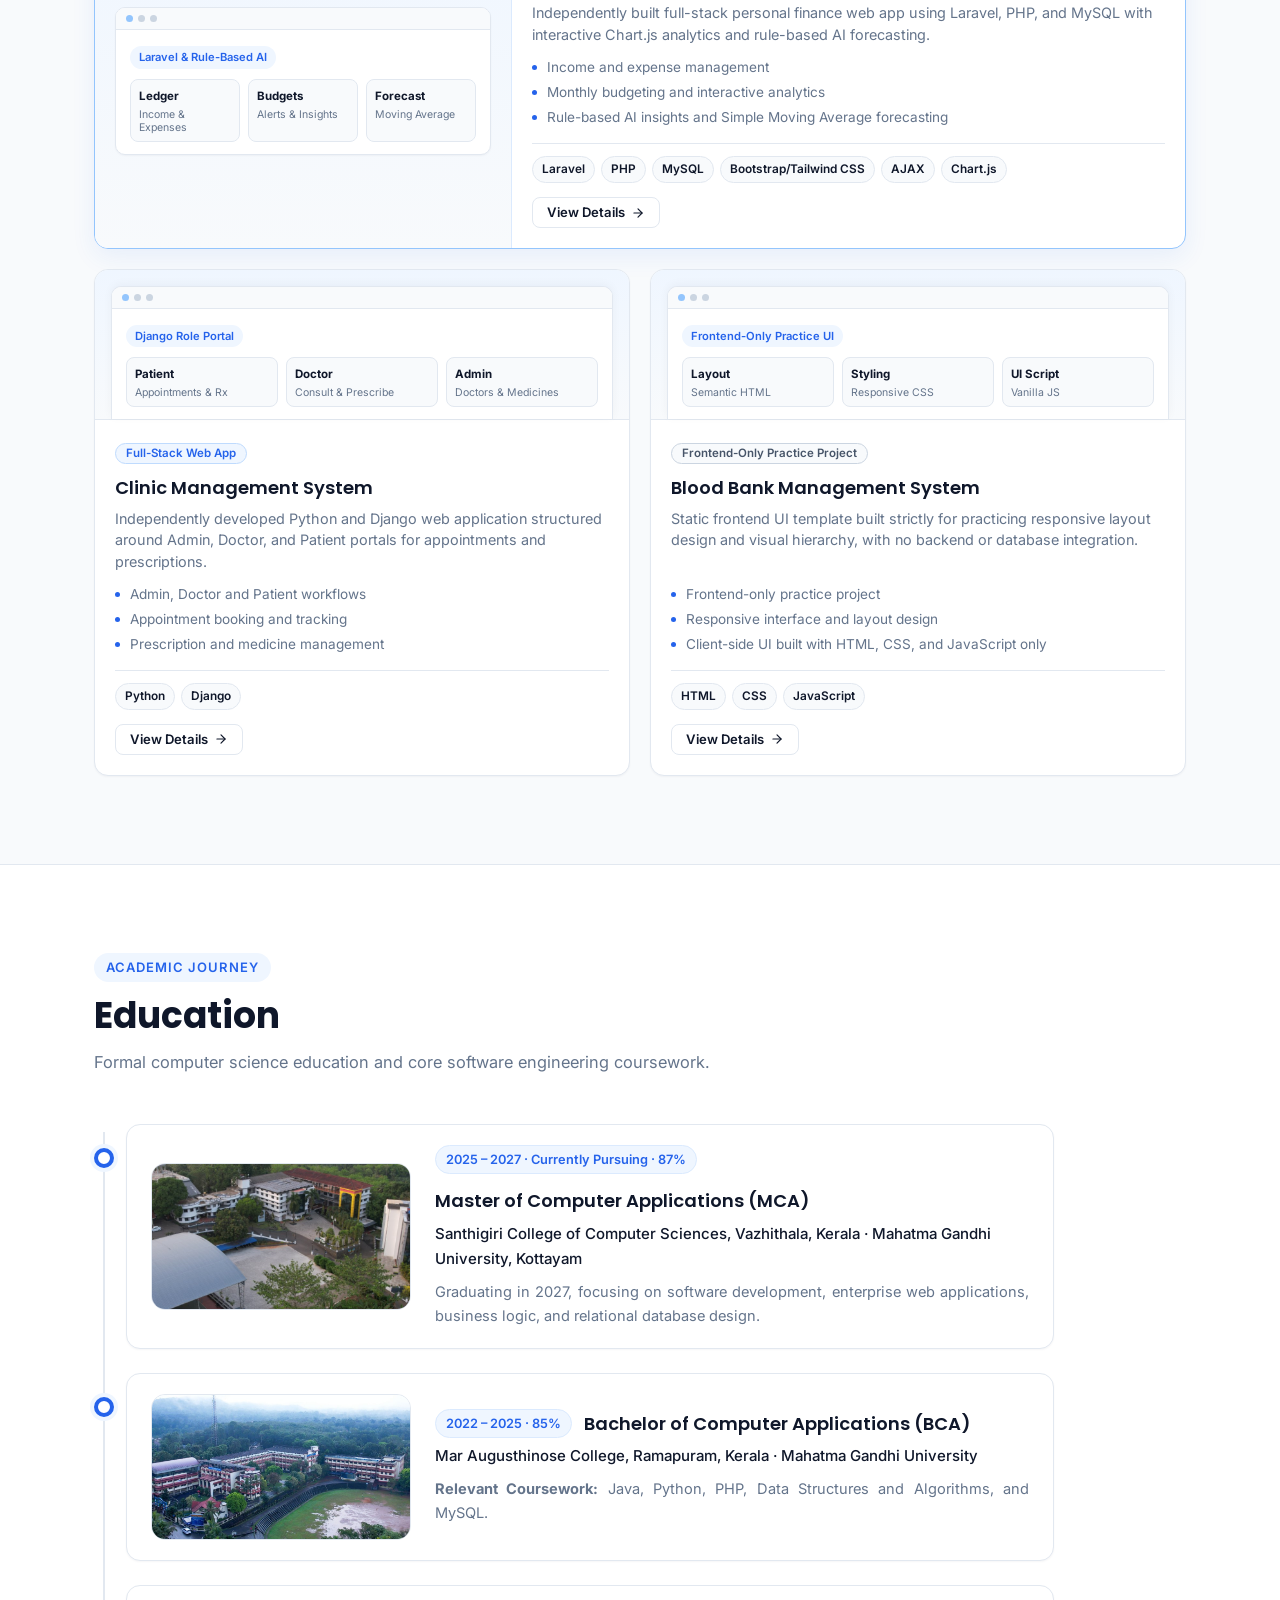
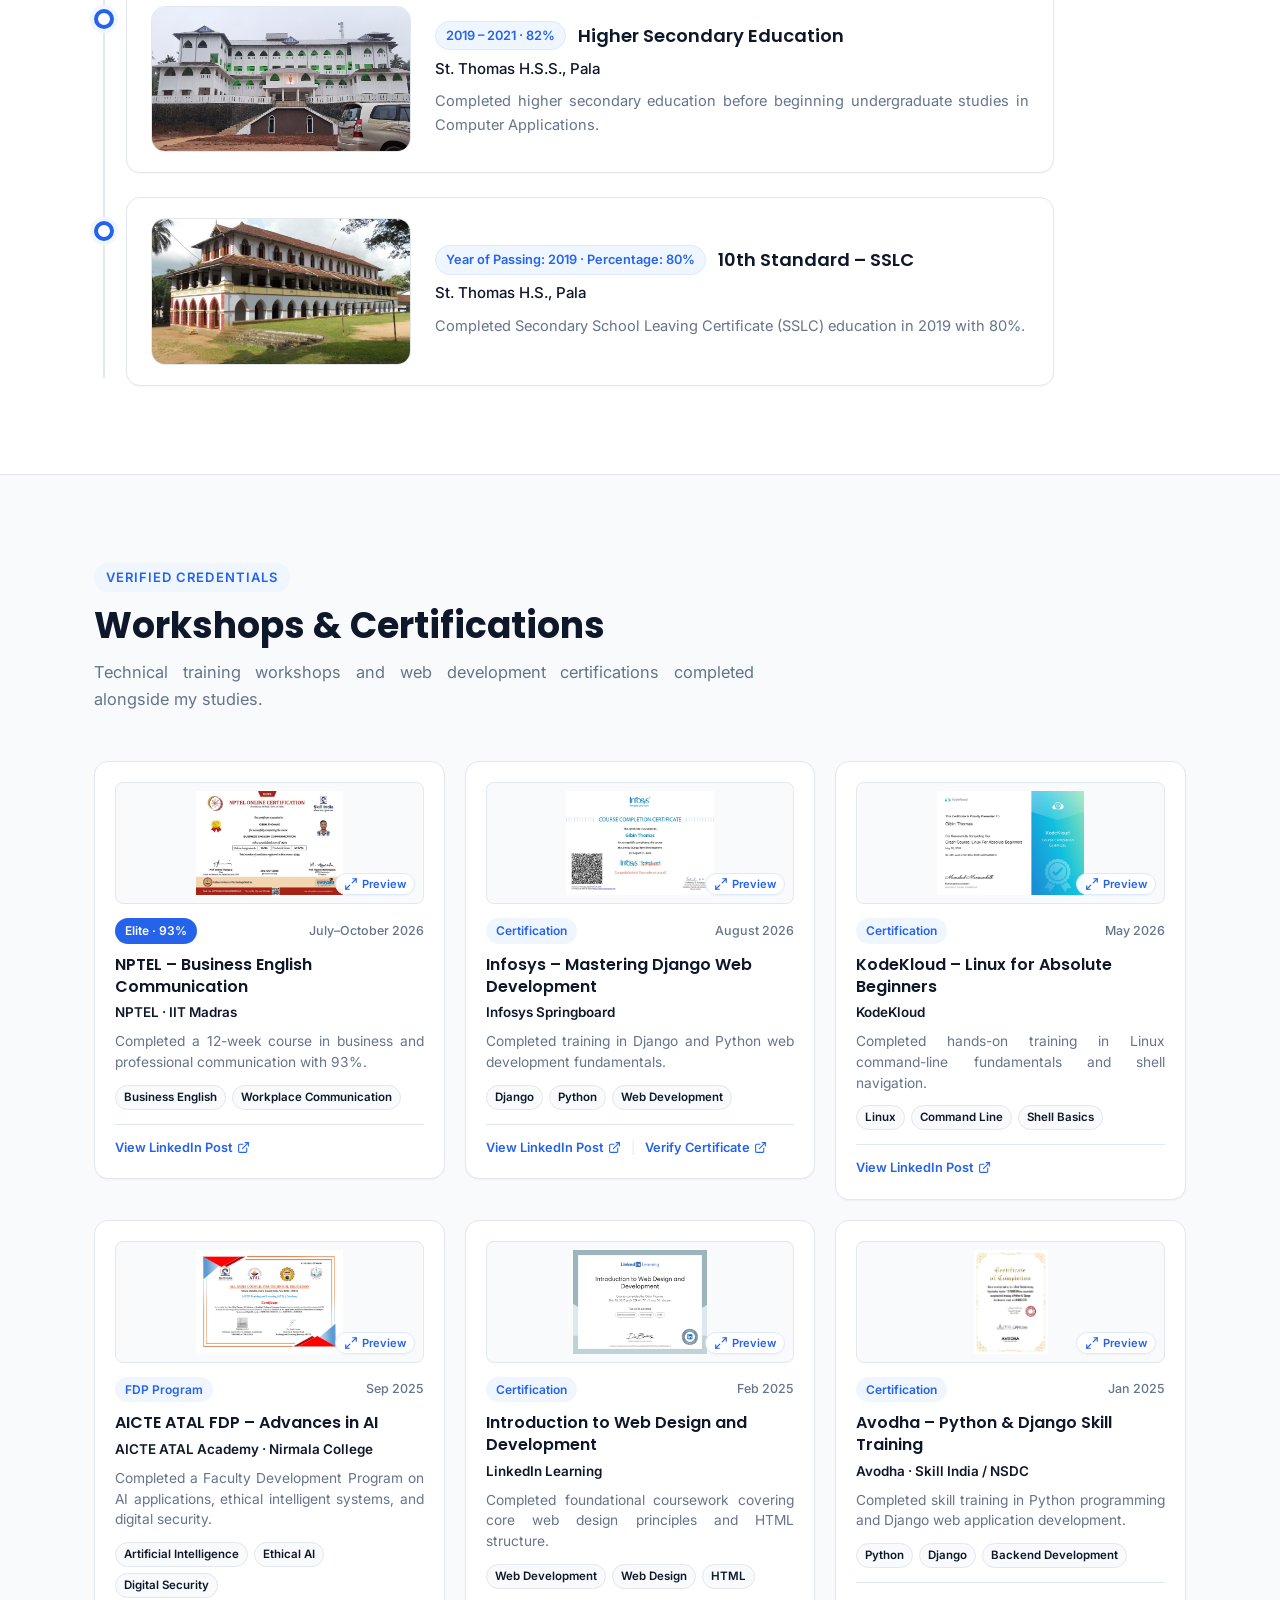
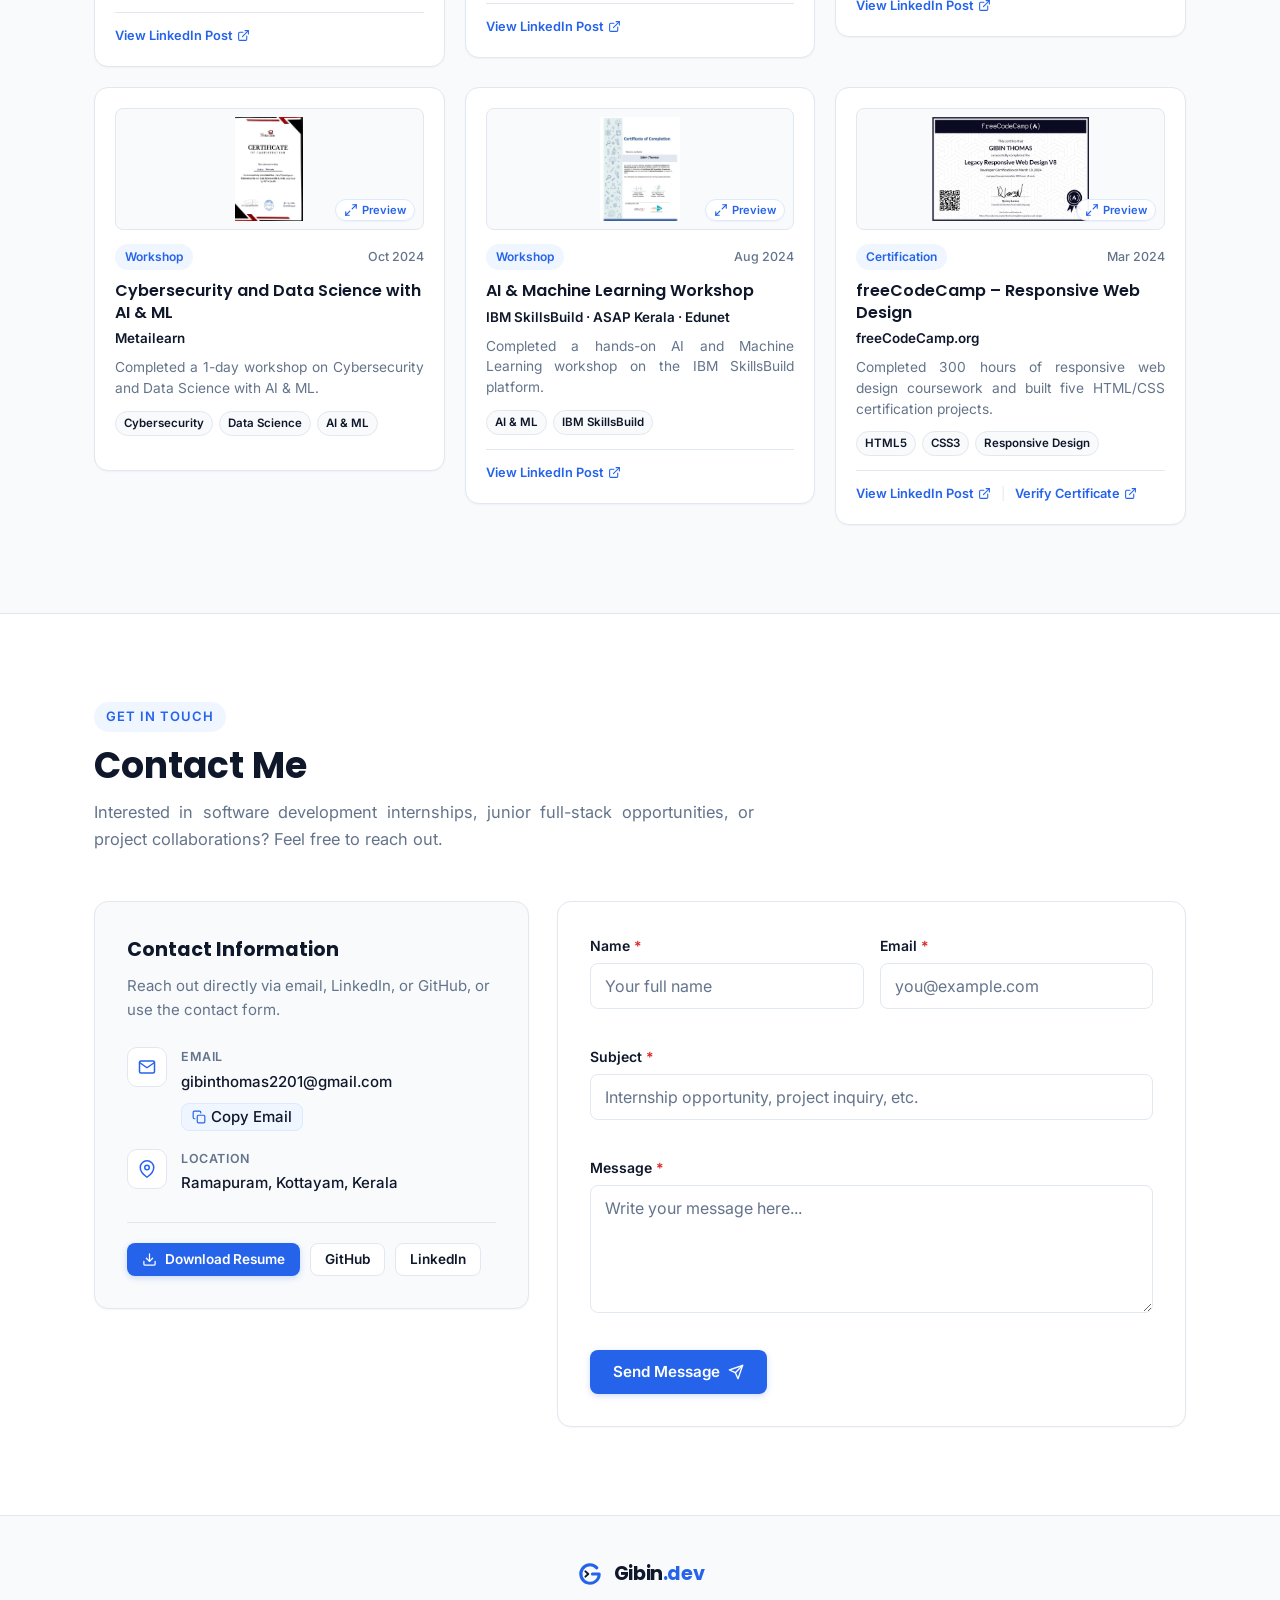
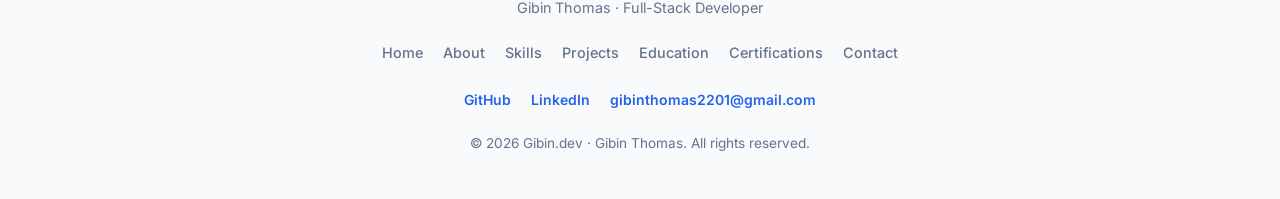
==== commit 7101cf98: "Polish Projects card alignment, featured styling, and modal details" ====
--- a/index.html
+++ b/index.html
@@ -540,6 +540,7 @@
                 </div>
 
                 <div class="projects-grid">
+                    <!-- Future real screenshot ready: add "project-preview--screenshot" to .project-preview and swap .preview-window for <img class="project-screenshot"> -->
                     <!-- Project 1 (Featured): SmartSpend AI – Expense Tracker -->
                     <article class="project-card project-card--featured card reveal" data-project-id="smartspend-ai">
                         <div class="project-preview preview-expense" aria-hidden="true">
@@ -637,6 +638,9 @@
                         </div>
 
                         <div class="project-content">
+                            <div class="project-meta-row">
+                                <span class="project-badge">Full-Stack Web App</span>
+                            </div>
                             <h3 class="project-title">Clinic Management System</h3>
                             <p class="project-desc">
                                 Independently developed Python and Django web application structured around Admin,
@@ -747,6 +751,15 @@
                             and MySQL to manage income, expenses, budgets, and transactions — enhanced with transparent,
                             deterministic rule-based AI insights and Chart.js visualizations.
                         </p>
+                        <h4 class="details-subheading">Technologies Used</h4>
+                        <div class="project-modal-tech" aria-label="Technologies used">
+                            <span>Laravel</span>
+                            <span>PHP</span>
+                            <span>MySQL</span>
+                            <span>Bootstrap/Tailwind CSS</span>
+                            <span>AJAX</span>
+                            <span>Chart.js</span>
+                        </div>
                     </div>
                     <div class="project-details-grid">
                         <div class="project-modal-section">
@@ -783,9 +796,10 @@
                             </ul>
                             <h4 class="details-subheading">Technical Implementation &amp; Individual Contribution</h4>
                             <p>
-                                Independently architected and implemented the relational MySQL schema, Laravel MVC
-                                controllers and routes, rule-based analytics logic, AJAX filtering endpoints, Chart.js
-                                dashboard views, and Bootstrap / Tailwind CSS responsive UI.
+                                Independently architected and built end-to-end: relational MySQL database schema,
+                                Laravel MVC controllers and routes, deterministic rule-based analytics and Simple Moving
+                                Average forecasting logic, AJAX filtering endpoints, Chart.js dashboard charts, and the
+                                responsive Bootstrap / Tailwind CSS interface.
                             </p>
                         </div>
                     </div>
@@ -799,6 +813,11 @@
                             Doctor, and Patient workflows for appointment booking, medical record viewing, and
                             prescription management.
                         </p>
+                        <h4 class="details-subheading">Technologies Used</h4>
+                        <div class="project-modal-tech" aria-label="Technologies used">
+                            <span>Python</span>
+                            <span>Django</span>
+                        </div>
                     </div>
                     <div class="project-details-grid">
                         <div class="project-modal-section">
@@ -820,9 +839,14 @@
                         <div class="project-modal-section">
                             <h4>Technical Implementation &amp; Individual Contribution</h4>
                             <p>
-                                Independently designed and built the Python/Django MVT architecture, relational database
-                                models, views, templates, authentication checks, and role-separated dashboards covering
-                                patient appointments, doctor consultations, and clinic medicine administration.
+                                Independently designed and implemented the Python/Django MVT architecture, relational
+                                database models, server-rendered templates, form handling, and role-separated
+                                authentication checks.
+                            </p>
+                            <p class="details-paragraph-gap">
+                                Individually built the complete multi-role dashboards and search/filtering workflows
+                                spanning patient appointment booking, doctor consultations and prescriptions, and admin
+                                doctor and medicine administration.
                             </p>
                         </div>
                     </div>
@@ -836,6 +860,12 @@
                             hierarchy, and basic client-side presentation with HTML, CSS, and JavaScript. Built strictly
                             as a frontend design exercise without any backend, server API, or database integration.
                         </p>
+                        <h4 class="details-subheading">Technologies Used</h4>
+                        <div class="project-modal-tech" aria-label="Technologies used">
+                            <span>HTML</span>
+                            <span>CSS</span>
+                            <span>JavaScript</span>
+                        </div>
                     </div>
                     <div class="project-details-grid">
                         <div class="project-modal-section">
@@ -850,9 +880,12 @@
                         <div class="project-modal-section">
                             <h4>Technical Implementation &amp; Individual Contribution</h4>
                             <p>
-                                Independently authored semantic HTML5 markup, custom CSS3 layout rules (Flexbox and Grid
-                                responsiveness), and clean vanilla JavaScript UI interactions to practice structured
-                                frontend engineering.
+                                Independently authored semantic HTML5 markup, custom CSS3 layout rules using Flexbox
+                                and CSS Grid responsiveness, and vanilla JavaScript DOM UI interactions.
+                            </p>
+                            <p class="details-paragraph-gap">
+                                Individually structured the visual hierarchy, reusable interface sections, and cross-device
+                                responsiveness purely on the client side as a frontend layout practice project.
                             </p>
                         </div>
                     </div>
--- a/assets/css/style.css
+++ b/assets/css/style.css
@@ -721,11 +721,13 @@
   display: grid;
   grid-template-columns: repeat(2, minmax(0, 1fr));
   gap: 20px;
+  align-items: stretch;
 }
 
 .project-card {
   display: flex;
   flex-direction: column;
+  height: 100%;
   overflow: hidden;
 }
 
@@ -733,17 +735,18 @@
   grid-column: 1 / -1;
   display: grid;
   grid-template-columns: minmax(280px, 0.88fr) minmax(0, 1.42fr);
-  border-color: #BFDBFE;
-  box-shadow: var(--shadow-md);
+  border-color: #93C5FD;
+  box-shadow: inset 0 3px 0 var(--accent-blue), 0 8px 24px rgba(37, 99, 235, 0.08);
 }
 
 .project-card--featured .project-preview {
   display: flex;
   flex-direction: column;
   justify-content: center;
-  padding: 20px;
+  padding: 22px 20px 20px;
+  background: linear-gradient(180deg, #EFF6FF 0%, #F8FAFC 100%);
   border-bottom: none;
-  border-right: 1px solid var(--border-color);
+  border-right: 1px solid #DBEAFE;
 }
 
 .project-card--featured .preview-window {
@@ -762,11 +765,38 @@
   border-color: #BFDBFE;
 }
 
-/* Custom Clean UI Architectural Previews */
+.project-card--featured:hover {
+  border-color: #60A5FA;
+  box-shadow: inset 0 3px 0 var(--accent-blue), 0 14px 32px rgba(37, 99, 235, 0.12);
+}
+
+/* Custom Clean UI Architectural Previews & Future Screenshot Support */
 .project-preview {
   padding: 16px 16px 0;
   background: linear-gradient(180deg, var(--bg-muted) 0%, #F8FAFC 100%);
   border-bottom: 1px solid var(--border-color);
+  display: flex;
+  flex-direction: column;
+  justify-content: flex-end;
+}
+
+.project-card:not(.project-card--featured) .project-preview {
+  min-height: 146px;
+}
+
+.project-preview--screenshot {
+  padding: 0;
+  aspect-ratio: 16 / 10;
+  justify-content: stretch;
+  overflow: hidden;
+}
+
+.project-screenshot {
+  width: 100%;
+  height: 100%;
+  object-fit: cover;
+  object-position: top center;
+  display: block;
 }
 
 .preview-window {
@@ -852,7 +882,8 @@
   flex-wrap: wrap;
   align-items: center;
   gap: 8px;
-  margin-bottom: 8px;
+  min-height: 26px;
+  margin-bottom: 10px;
 }
 
 .featured-badge {
@@ -861,10 +892,24 @@
   font-size: 0.7rem;
   font-weight: 700;
   letter-spacing: 0.03em;
+  line-height: 1.2;
   text-transform: uppercase;
   color: #FFFFFF;
   background-color: var(--accent-blue);
-  padding: 3px 9px;
+  padding: 4px 10px;
+  border-radius: 999px;
+}
+
+.project-badge {
+  display: inline-flex;
+  align-items: center;
+  font-size: 0.72rem;
+  font-weight: 600;
+  line-height: 1.2;
+  color: var(--accent-blue);
+  background-color: var(--bg-muted);
+  border: 1px solid #BFDBFE;
+  padding: 3px 10px;
   border-radius: 999px;
 }
 
@@ -873,19 +918,21 @@
   align-items: center;
   font-size: 0.72rem;
   font-weight: 600;
+  line-height: 1.2;
   color: #475569;
   background-color: var(--bg-secondary);
   border: 1px solid #CBD5E1;
-  padding: 3px 9px;
+  padding: 3px 10px;
   border-radius: 999px;
 }
 
 .project-title {
   font-family: var(--font-heading);
-  font-size: 1.1rem;
-  font-weight: 600;
-  color: var(--text-primary);
-  margin-bottom: 6px;
+  font-size: 1.125rem;
+  font-weight: 600;
+  line-height: 1.3;
+  color: var(--text-primary);
+  margin-bottom: 8px;
 }
 
 .project-desc {
@@ -893,20 +940,19 @@
   line-height: 1.5;
   color: var(--text-secondary);
   margin-bottom: 12px;
-  text-align: justify;
-  text-justify: inter-word;
+  text-align: left;
 }
 
 .project-features {
-  margin-bottom: 14px;
+  margin-bottom: 16px;
   display: grid;
-  gap: 5px;
+  gap: 6px;
 }
 
 .project-features li {
   position: relative;
   padding-left: 15px;
-  font-size: 0.845rem;
+  font-size: 0.85rem;
   color: var(--text-secondary);
   line-height: 1.4;
 }
@@ -915,7 +961,7 @@
   content: "";
   position: absolute;
   left: 0;
-  top: 0.55em;
+  top: 0.52em;
   width: 5px;
   height: 5px;
   border-radius: 50%;
@@ -925,6 +971,7 @@
 .project-tech {
   display: flex;
   flex-wrap: wrap;
+  align-items: center;
   gap: 6px;
   margin-top: auto;
   padding-top: 12px;
@@ -932,7 +979,8 @@
   margin-bottom: 14px;
 }
 
-.project-tech span {
+.project-tech span,
+.project-modal-tech span {
   font-size: 0.74rem;
   font-weight: 600;
   color: var(--text-primary);
@@ -950,9 +998,23 @@
 .project-details-btn {
   display: inline-flex;
   align-items: center;
+  justify-content: center;
   gap: 6px;
-  padding: 6px 12px;
+  padding: 7px 14px;
   font-size: 0.82rem;
+  font-weight: 600;
+  line-height: 1.1;
+  border: 1px solid var(--border-color);
+}
+
+.project-details-btn svg {
+  flex-shrink: 0;
+  transition: transform var(--transition);
+}
+
+.project-details-btn:hover svg,
+.project-details-btn:focus-visible svg {
+  transform: translateX(2px);
 }
 
 /* On-Demand Project Details Modal Content */
@@ -989,6 +1051,16 @@
 .project-modal-body p {
   text-align: justify;
   text-justify: inter-word;
+}
+
+.details-paragraph-gap {
+  margin-top: 10px;
+}
+
+.project-modal-tech {
+  display: flex;
+  flex-wrap: wrap;
+  gap: 6px;
 }
 
 .details-subheading {
@@ -1931,6 +2003,31 @@
   }
 }
 
+@media (min-width: 760px) {
+  .project-card:not(.project-card--featured) .project-title {
+    min-height: 1.3em;
+  }
+
+  .project-card:not(.project-card--featured) .project-desc {
+    min-height: 4.5em;
+  }
+}
+
+@media (min-width: 760px) and (max-width: 960px) {
+  .project-card:not(.project-card--featured) .project-title {
+    min-height: 2.6em;
+  }
+
+  .project-card:not(.project-card--featured) .project-desc {
+    min-height: 6em;
+  }
+
+  .project-card:not(.project-card--featured) .project-features {
+    min-height: 88px;
+    align-content: start;
+  }
+}
+
 @media (max-width: 1060px) {
 
   .projects-grid {
@@ -2089,6 +2186,10 @@
 @media (max-width: 759px) {
   .section {
     padding-block: 64px;
+  }
+
+  .project-card:not(.project-card--featured) .project-preview {
+    min-height: 0;
   }
 
   .about-highlights,
@@ -2135,7 +2236,6 @@
   .about-story p,
   .hero-description,
   .section-subtitle,
-  .project-desc,
   .timeline-detail {
     hyphens: auto;
     -webkit-hyphens: auto;
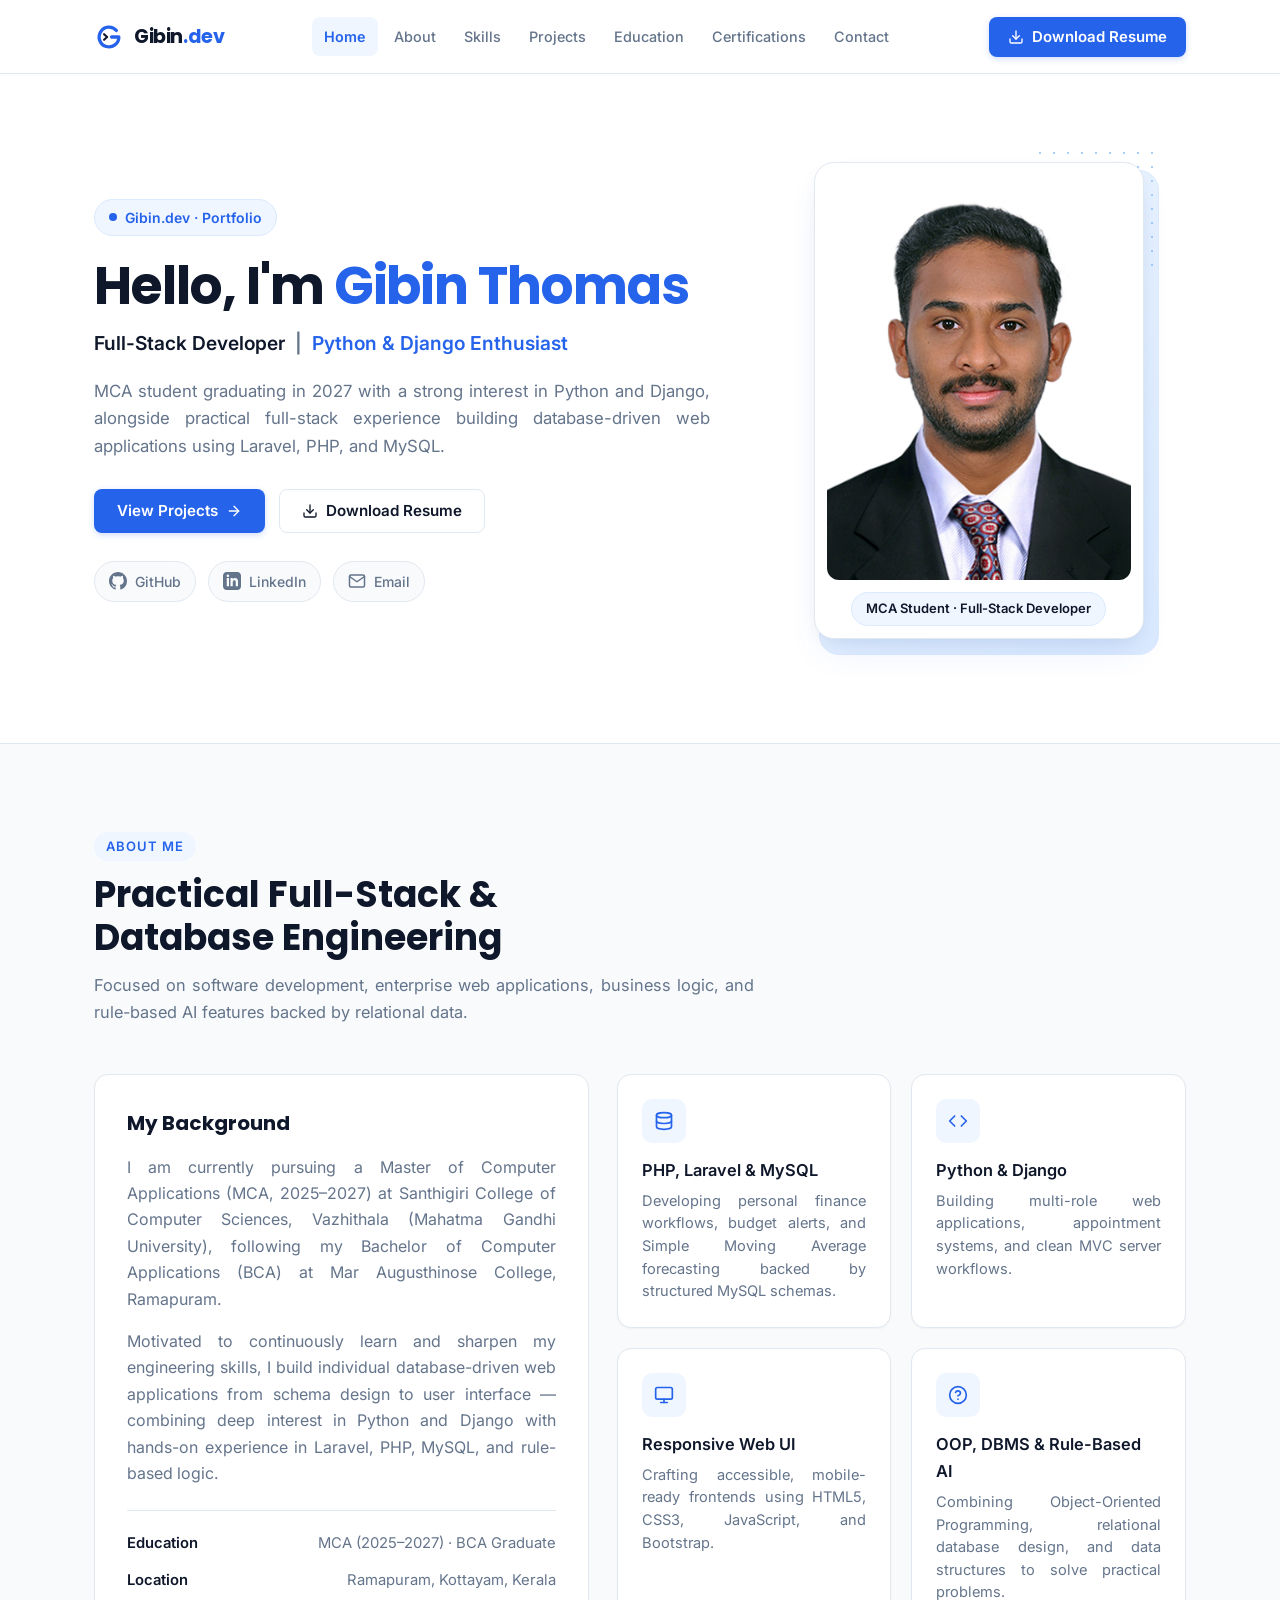
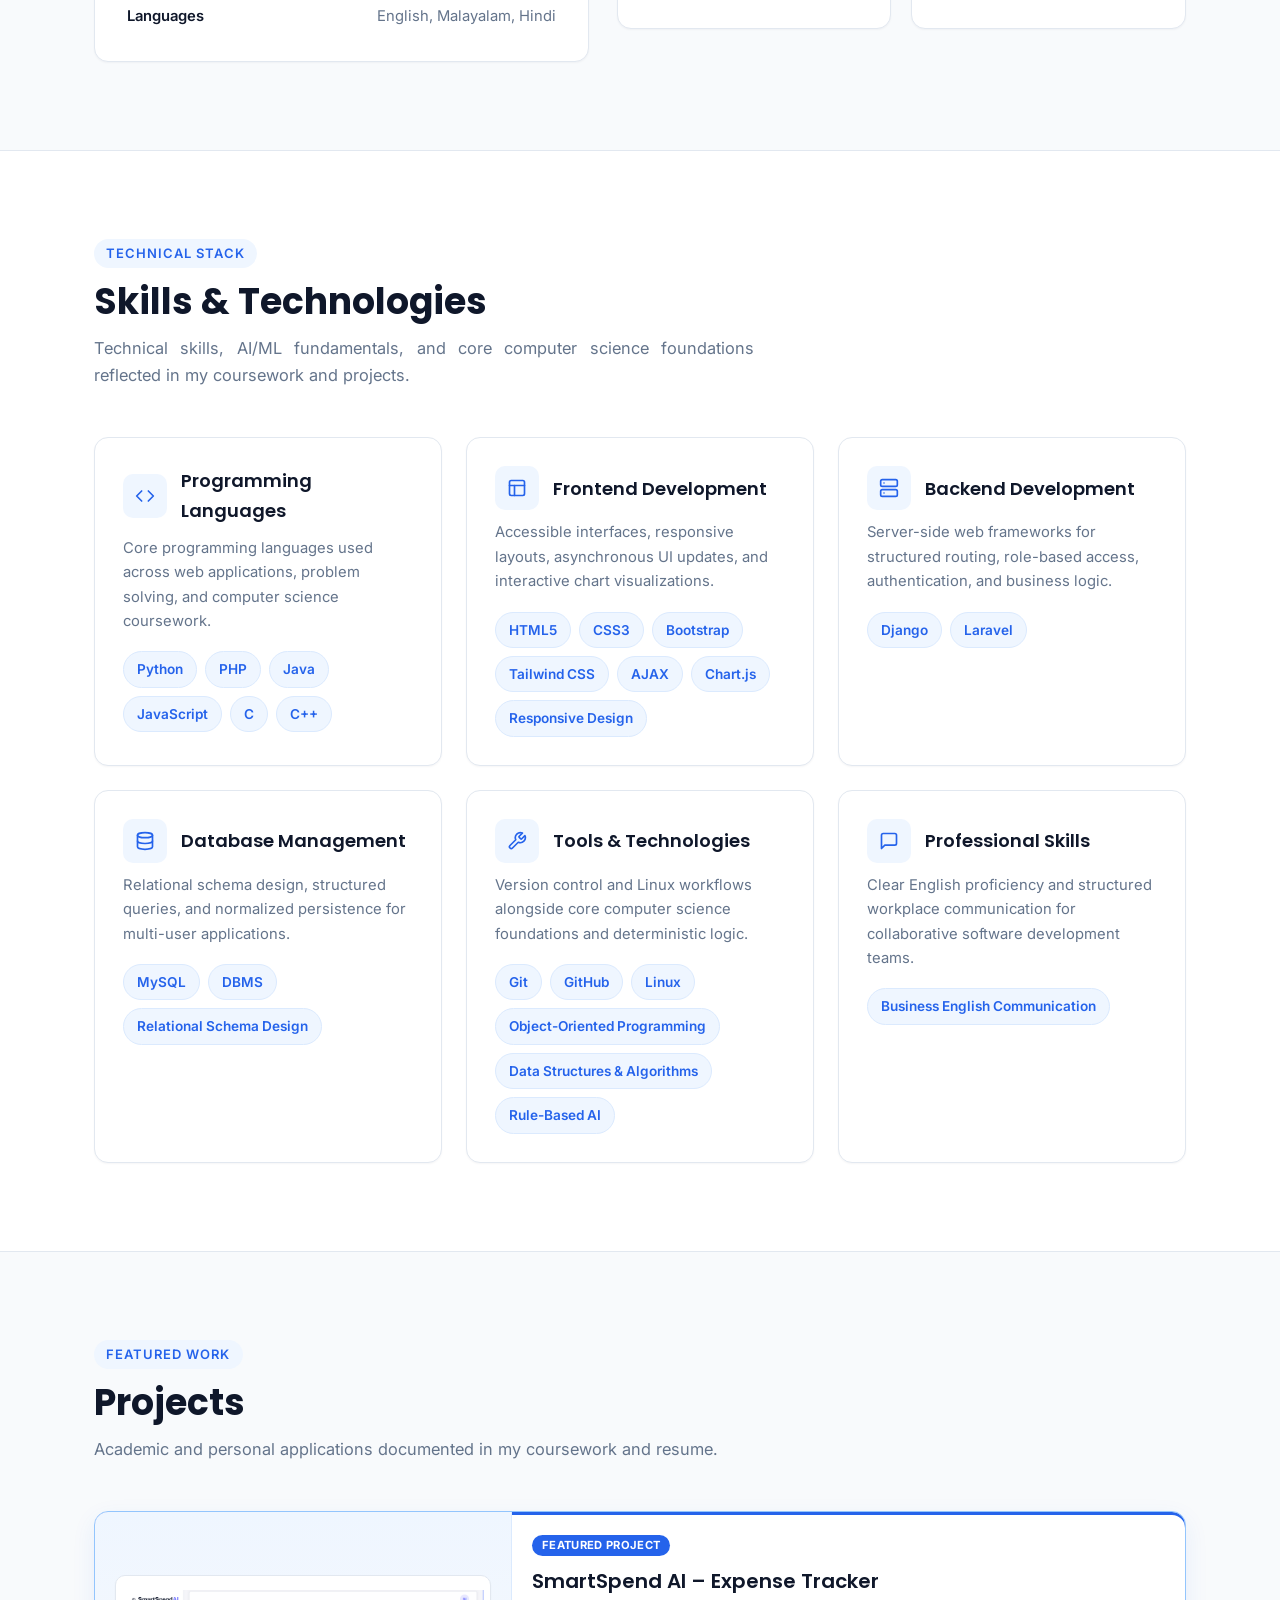
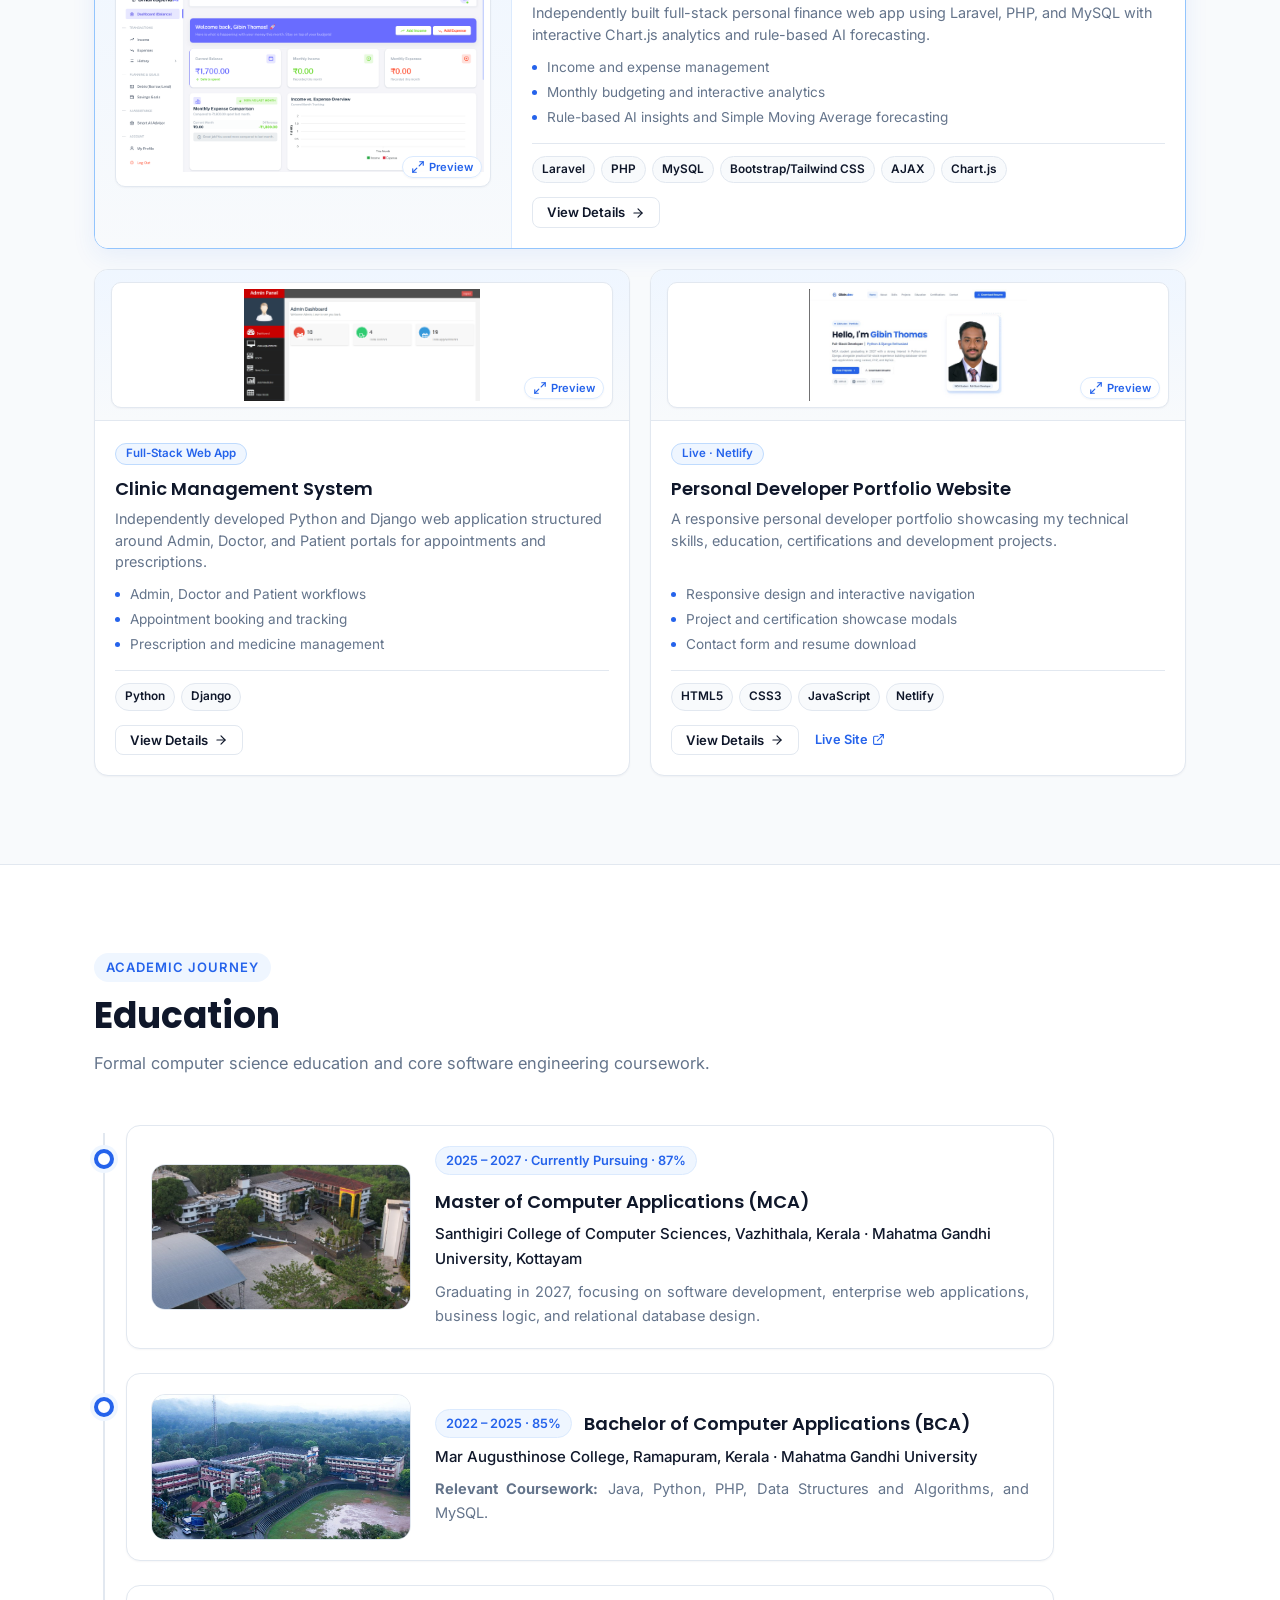
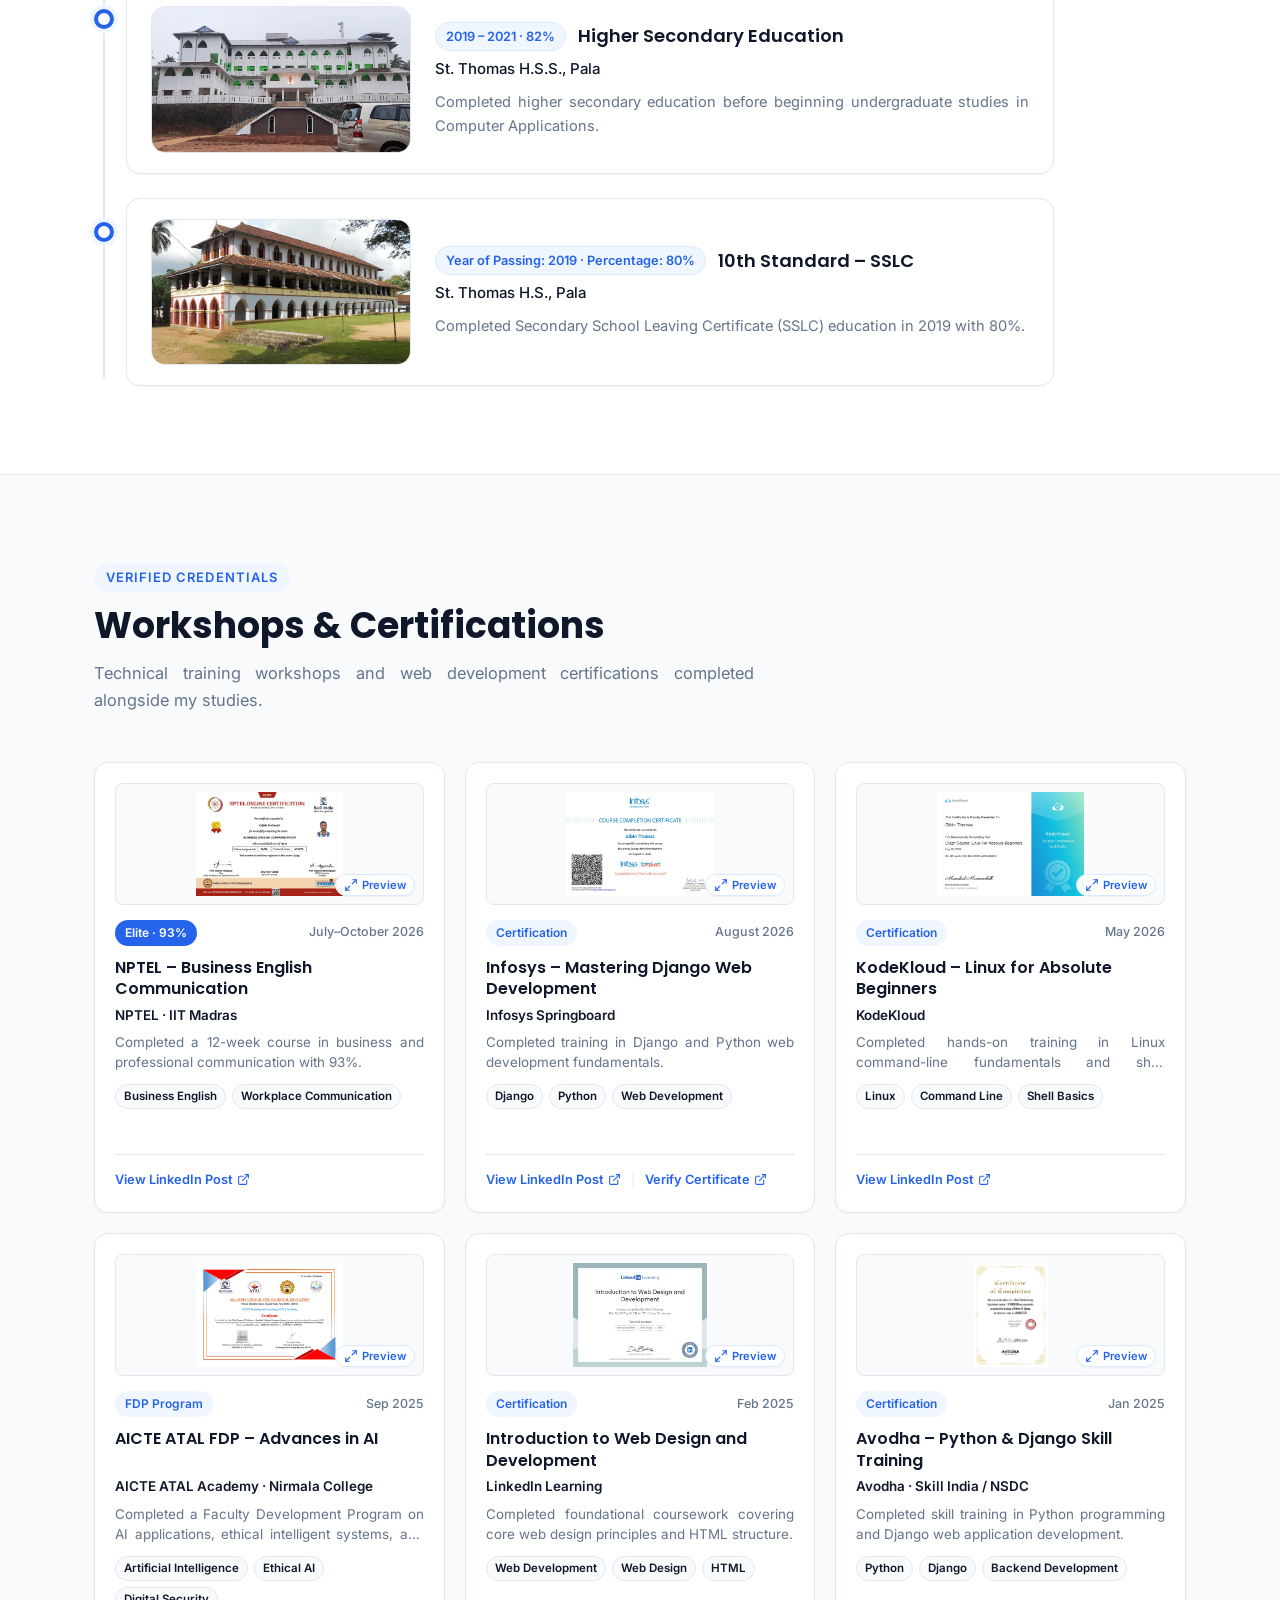
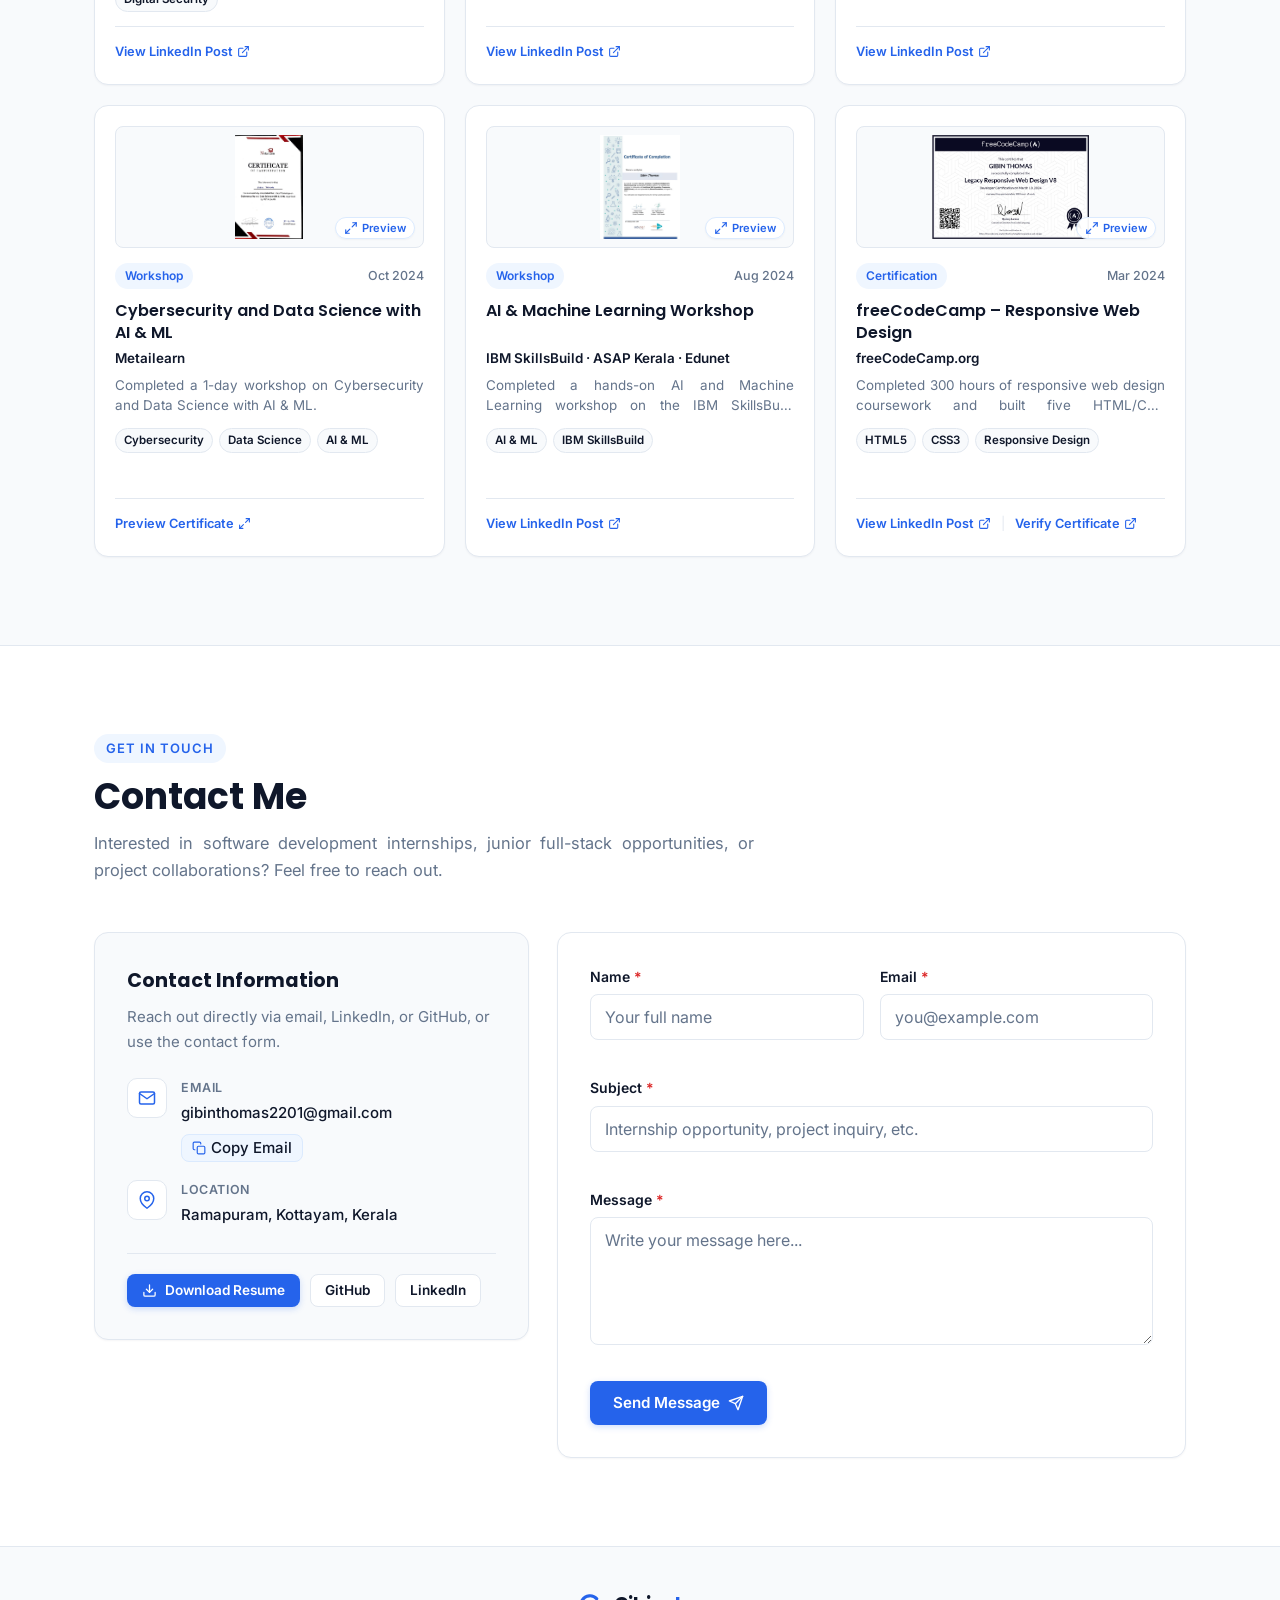
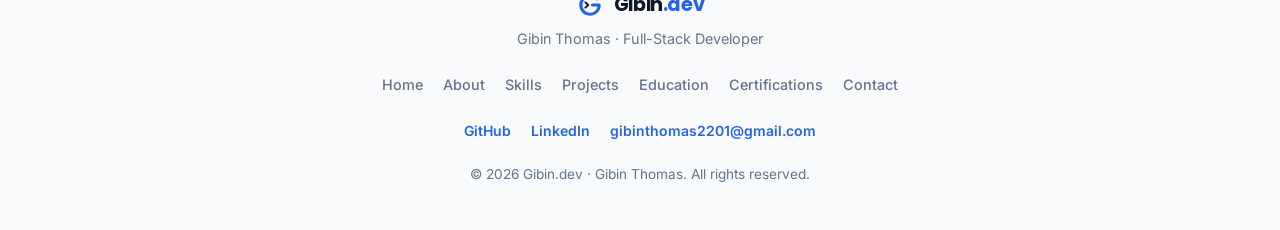
==== commit 00a2b7a1: "Standardize certifications grid, swap portfolio project card, and add project screenshots" ====
--- a/index.html
+++ b/index.html
@@ -543,29 +543,28 @@
                     <!-- Future real screenshot ready: add "project-preview--screenshot" to .project-preview and swap .preview-window for <img class="project-screenshot"> -->
                     <!-- Project 1 (Featured): SmartSpend AI – Expense Tracker -->
                     <article class="project-card project-card--featured card reveal" data-project-id="smartspend-ai">
-                        <div class="project-preview preview-expense" aria-hidden="true">
-                            <div class="preview-window">
-                                <div class="preview-bar">
-                                    <span></span><span></span><span></span>
-                                </div>
-                                <div class="preview-body">
-                                    <div class="preview-pill">Laravel &amp; Rule-Based AI</div>
-                                    <div class="preview-modules">
-                                        <div class="preview-module">
-                                            <strong>Ledger</strong>
-                                            <span>Income &amp; Expenses</span>
-                                        </div>
-                                        <div class="preview-module">
-                                            <strong>Budgets</strong>
-                                            <span>Alerts &amp; Insights</span>
-                                        </div>
-                                        <div class="preview-module">
-                                            <strong>Forecast</strong>
-                                            <span>Moving Average</span>
-                                        </div>
-                                    </div>
-                                </div>
-                            </div>
+                        <div class="project-preview preview-expense">
+                            <button type="button" class="project-thumb-btn"
+                                data-lightbox-src="assets/images/projects/smartspend-ai-dashboard.png"
+                                data-lightbox-alt="SmartSpend AI user dashboard showing balance, monthly expense comparison, and income versus expense overview chart"
+                                data-lightbox-title="SmartSpend AI – User Dashboard"
+                                data-lightbox-meta="Laravel, PHP &amp; MySQL · Balance, Expense Comparison &amp; Chart.js Analytics"
+                                aria-label="Open full-size screenshot of SmartSpend AI User Dashboard">
+                                <img src="assets/images/projects/smartspend-ai-dashboard.png"
+                                    alt="SmartSpend AI User Dashboard application screenshot"
+                                    class="project-screenshot" width="1024" height="514" loading="lazy"
+                                    decoding="async" />
+                                <span class="cert-thumb-hint" aria-hidden="true">
+                                    <svg width="14" height="14" viewBox="0 0 24 24" fill="none" stroke="currentColor"
+                                        stroke-width="2" stroke-linecap="round" stroke-linejoin="round">
+                                        <polyline points="15 3 21 3 21 9" />
+                                        <polyline points="9 21 3 21 3 15" />
+                                        <line x1="21" y1="3" x2="14" y2="10" />
+                                        <line x1="3" y1="21" x2="10" y2="14" />
+                                    </svg>
+                                    Preview
+                                </span>
+                            </button>
                         </div>
 
                         <div class="project-content">
@@ -612,29 +611,28 @@
 
                     <!-- Project 2: Clinic Management System -->
                     <article class="project-card card reveal" data-project-id="clinic-management">
-                        <div class="project-preview preview-clinic" aria-hidden="true">
-                            <div class="preview-window">
-                                <div class="preview-bar">
-                                    <span></span><span></span><span></span>
-                                </div>
-                                <div class="preview-body">
-                                    <div class="preview-pill">Django Role Portal</div>
-                                    <div class="preview-modules">
-                                        <div class="preview-module">
-                                            <strong>Patient</strong>
-                                            <span>Appointments &amp; Rx</span>
-                                        </div>
-                                        <div class="preview-module">
-                                            <strong>Doctor</strong>
-                                            <span>Consult &amp; Prescribe</span>
-                                        </div>
-                                        <div class="preview-module">
-                                            <strong>Admin</strong>
-                                            <span>Doctors &amp; Medicines</span>
-                                        </div>
-                                    </div>
-                                </div>
-                            </div>
+                        <div class="project-preview preview-clinic">
+                            <button type="button" class="project-thumb-btn"
+                                data-lightbox-src="assets/images/projects/clinic-management-admin-dashboard.png"
+                                data-lightbox-alt="Clinic Management System admin dashboard displaying total users, doctors, appointments, and clinic management navigation"
+                                data-lightbox-title="Clinic Management System – Admin Dashboard"
+                                data-lightbox-meta="Python &amp; Django · Users, Doctors, Appointments &amp; Stock Overview"
+                                aria-label="Open full-size screenshot of Clinic Management System Admin Dashboard">
+                                <img src="assets/images/projects/clinic-management-admin-dashboard.png"
+                                    alt="Clinic Management System Admin Dashboard application screenshot"
+                                    class="project-screenshot" width="1024" height="486" loading="lazy"
+                                    decoding="async" />
+                                <span class="cert-thumb-hint" aria-hidden="true">
+                                    <svg width="14" height="14" viewBox="0 0 24 24" fill="none" stroke="currentColor"
+                                        stroke-width="2" stroke-linecap="round" stroke-linejoin="round">
+                                        <polyline points="15 3 21 3 21 9" />
+                                        <polyline points="9 21 3 21 3 15" />
+                                        <line x1="21" y1="3" x2="14" y2="10" />
+                                        <line x1="3" y1="21" x2="10" y2="14" />
+                                    </svg>
+                                    Preview
+                                </span>
+                            </button>
                         </div>
 
                         <div class="project-content">
@@ -675,60 +673,60 @@
                         </div>
                     </article>
 
-                    <!-- Project 3: Blood Bank Management System -->
-                    <article class="project-card card reveal" data-project-id="blood-bank-template">
-                        <div class="project-preview preview-bloodbank" aria-hidden="true">
-                            <div class="preview-window">
-                                <div class="preview-bar">
-                                    <span></span><span></span><span></span>
-                                </div>
-                                <div class="preview-body">
-                                    <div class="preview-pill">Frontend-Only Practice UI</div>
-                                    <div class="preview-modules">
-                                        <div class="preview-module">
-                                            <strong>Layout</strong>
-                                            <span>Semantic HTML</span>
-                                        </div>
-                                        <div class="preview-module">
-                                            <strong>Styling</strong>
-                                            <span>Responsive CSS</span>
-                                        </div>
-                                        <div class="preview-module">
-                                            <strong>UI Script</strong>
-                                            <span>Vanilla JS</span>
-                                        </div>
-                                    </div>
-                                </div>
-                            </div>
+                    <!-- Project 3: Personal Developer Portfolio Website -->
+                    <article class="project-card card reveal" data-project-id="portfolio-website">
+                        <div class="project-preview preview-portfolio">
+                            <button type="button" class="project-thumb-btn"
+                                data-lightbox-src="assets/images/projects/portfolio-hero.jpg"
+                                data-lightbox-alt="Personal Developer Portfolio website hero section featuring navigation bar, developer introduction, and call-to-action buttons"
+                                data-lightbox-title="Personal Developer Portfolio – Hero Overview"
+                                data-lightbox-meta="HTML5, CSS3 &amp; JavaScript · Hosted on Netlify (gibinthomas.netlify.app)"
+                                aria-label="Open full-size screenshot of Personal Developer Portfolio Hero Overview">
+                                <img src="assets/images/projects/portfolio-hero.jpg"
+                                    alt="Personal Developer Portfolio website hero screenshot"
+                                    class="project-screenshot" width="1024" height="525" loading="lazy"
+                                    decoding="async" />
+                                <span class="cert-thumb-hint" aria-hidden="true">
+                                    <svg width="14" height="14" viewBox="0 0 24 24" fill="none" stroke="currentColor"
+                                        stroke-width="2" stroke-linecap="round" stroke-linejoin="round">
+                                        <polyline points="15 3 21 3 21 9" />
+                                        <polyline points="9 21 3 21 3 15" />
+                                        <line x1="21" y1="3" x2="14" y2="10" />
+                                        <line x1="3" y1="21" x2="10" y2="14" />
+                                    </svg>
+                                    Preview
+                                </span>
+                            </button>
                         </div>
 
                         <div class="project-content">
                             <div class="project-meta-row">
-                                <span class="frontend-badge">Frontend-Only Practice Project</span>
-                            </div>
-                            <h3 class="project-title">Blood Bank Management System</h3>
+                                <span class="project-badge">Live · Netlify</span>
+                            </div>
+                            <h3 class="project-title">Personal Developer Portfolio Website</h3>
                             <p class="project-desc">
-                                Static frontend UI template built strictly for practicing responsive layout design and
-                                visual hierarchy, with no backend or database integration.
+                                A responsive personal developer portfolio showcasing my technical skills, education,
+                                certifications and development projects.
                             </p>
 
                             <ul class="project-features">
-                                <li>Frontend-only practice project</li>
-                                <li>Responsive interface and layout design</li>
-                                <li>Client-side UI built with HTML, CSS, and JavaScript only</li>
+                                <li>Responsive design and interactive navigation</li>
+                                <li>Project and certification showcase modals</li>
+                                <li>Contact form and resume download</li>
                             </ul>
 
                             <div class="project-tech" aria-label="Technology stack">
-                                <span>HTML</span>
-                                <span>CSS</span>
+                                <span>HTML5</span>
+                                <span>CSS3</span>
                                 <span>JavaScript</span>
+                                <span>Netlify</span>
                             </div>
 
                             <div class="project-actions">
                                 <button type="button" class="btn btn-secondary btn-sm project-details-btn"
-                                    data-project-detail="blood-bank-template"
-                                    data-project-title="Blood Bank Management System"
-                                    data-project-meta="Frontend-Only Practice Project · HTML, CSS &amp; JavaScript">
+                                    data-project-detail="portfolio-website"
+                                    data-project-title="Personal Developer Portfolio Website"
+                                    data-project-meta="Hosted on Netlify · HTML5, CSS3 &amp; JavaScript">
                                     View Details
                                     <svg width="14" height="14" viewBox="0 0 24 24" fill="none" stroke="currentColor"
                                         stroke-width="2" stroke-linecap="round" stroke-linejoin="round"
@@ -737,6 +735,17 @@
                                         <polyline points="12 5 19 12 12 19" />
                                     </svg>
                                 </button>
+                                <a href="https://gibinthomas.netlify.app/" target="_blank" rel="noopener noreferrer"
+                                    class="cert-action-link">
+                                    Live Site
+                                    <svg width="13" height="13" viewBox="0 0 24 24" fill="none" stroke="currentColor"
+                                        stroke-width="2" stroke-linecap="round" stroke-linejoin="round"
+                                        aria-hidden="true">
+                                        <path d="M18 13v6a2 2 0 0 1-2 2H5a2 2 0 0 1-2-2V8a2 2 0 0 1 2-2h6" />
+                                        <polyline points="15 3 21 3 21 9" />
+                                        <line x1="10" y1="14" x2="21" y2="3" />
+                                    </svg>
+                                </a>
                             </div>
                         </div>
                     </article>
@@ -759,6 +768,57 @@
                             <span>Bootstrap/Tailwind CSS</span>
                             <span>AJAX</span>
                             <span>Chart.js</span>
+                        </div>
+                        <h4 class="details-subheading">Application Screenshots</h4>
+                        <div class="project-shots-strip" aria-label="SmartSpend AI application screenshots">
+                            <button type="button" class="project-shot-thumb"
+                                data-lightbox-src="assets/images/projects/smartspend-ai-landing.jpg"
+                                data-lightbox-alt="SmartSpend AI landing page featuring hero overview and call to action"
+                                data-lightbox-title="SmartSpend AI – Landing Page"
+                                data-lightbox-meta="SmartSpend AI · Rule-Based AI Expense Tracking Platform">
+                                <span class="project-shot-frame">
+                                    <img src="assets/images/projects/smartspend-ai-landing.jpg"
+                                        alt="Thumbnail of SmartSpend AI landing page"
+                                        width="1024" height="458" loading="lazy" decoding="async" />
+                                </span>
+                                <span class="project-shot-label">Landing Page</span>
+                            </button>
+                            <button type="button" class="project-shot-thumb"
+                                data-lightbox-src="assets/images/projects/smartspend-ai-dashboard.png"
+                                data-lightbox-alt="SmartSpend AI user dashboard showing balance, monthly expense comparison, and income versus expense overview chart"
+                                data-lightbox-title="SmartSpend AI – User Dashboard"
+                                data-lightbox-meta="SmartSpend AI · Balance, Expense Comparison &amp; Chart.js Analytics">
+                                <span class="project-shot-frame">
+                                    <img src="assets/images/projects/smartspend-ai-dashboard.png"
+                                        alt="Thumbnail of SmartSpend AI user dashboard"
+                                        width="1024" height="514" loading="lazy" decoding="async" />
+                                </span>
+                                <span class="project-shot-label">User Dashboard</span>
+                            </button>
+                            <button type="button" class="project-shot-thumb"
+                                data-lightbox-src="assets/images/projects/smartspend-ai-admin.jpg"
+                                data-lightbox-alt="SmartSpend AI admin dashboard displaying global totals, net balance, active users, and system activity"
+                                data-lightbox-title="SmartSpend AI – Admin Dashboard"
+                                data-lightbox-meta="SmartSpend AI · Control Center, Categories &amp; User Overview">
+                                <span class="project-shot-frame">
+                                    <img src="assets/images/projects/smartspend-ai-admin.jpg"
+                                        alt="Thumbnail of SmartSpend AI admin dashboard"
+                                        width="1024" height="518" loading="lazy" decoding="async" />
+                                </span>
+                                <span class="project-shot-label">Admin Panel</span>
+                            </button>
+                            <button type="button" class="project-shot-thumb"
+                                data-lightbox-src="assets/images/projects/smartspend-ai-income-form.png"
+                                data-lightbox-alt="SmartSpend AI Add New Income form with amount, category selector, date, and description fields"
+                                data-lightbox-title="SmartSpend AI – Income Entry Form"
+                                data-lightbox-meta="SmartSpend AI · Cash Inflow Recording &amp; Validation">
+                                <span class="project-shot-frame">
+                                    <img src="assets/images/projects/smartspend-ai-income-form.png"
+                                        alt="Thumbnail of SmartSpend AI income entry form"
+                                        width="1024" height="519" loading="lazy" decoding="async" />
+                                </span>
+                                <span class="project-shot-label">Income Form</span>
+                            </button>
                         </div>
                     </div>
                     <div class="project-details-grid">
@@ -818,6 +878,46 @@
                             <span>Python</span>
                             <span>Django</span>
                         </div>
+                        <h4 class="details-subheading">Application Screenshots</h4>
+                        <div class="project-shots-strip project-shots-strip--three"
+                            aria-label="Clinic Management System application screenshots">
+                            <button type="button" class="project-shot-thumb"
+                                data-lightbox-src="assets/images/projects/clinic-management-landing.jpg"
+                                data-lightbox-alt="Clinic Management System public landing page featuring clinic navigation, doctors overview, and login"
+                                data-lightbox-title="Clinic Management System – Landing Page"
+                                data-lightbox-meta="Python &amp; Django · Public Clinic Portal &amp; Login">
+                                <span class="project-shot-frame">
+                                    <img src="assets/images/projects/clinic-management-landing.jpg"
+                                        alt="Thumbnail of Clinic Management System landing page"
+                                        width="1024" height="515" loading="lazy" decoding="async" />
+                                </span>
+                                <span class="project-shot-label">Landing Page</span>
+                            </button>
+                            <button type="button" class="project-shot-thumb"
+                                data-lightbox-src="assets/images/projects/clinic-management-admin-dashboard.png"
+                                data-lightbox-alt="Clinic Management System admin dashboard displaying total users, doctors, appointments, and clinic management navigation"
+                                data-lightbox-title="Clinic Management System – Admin Dashboard"
+                                data-lightbox-meta="Python &amp; Django · Users, Doctors, Appointments &amp; Stock Overview">
+                                <span class="project-shot-frame">
+                                    <img src="assets/images/projects/clinic-management-admin-dashboard.png"
+                                        alt="Thumbnail of Clinic Management System admin dashboard"
+                                        width="1024" height="486" loading="lazy" decoding="async" />
+                                </span>
+                                <span class="project-shot-label">Admin Dashboard</span>
+                            </button>
+                            <button type="button" class="project-shot-thumb"
+                                data-lightbox-src="assets/images/projects/clinic-management-add-department.png"
+                                data-lightbox-alt="Clinic Management System add department page with department form and existing department records table"
+                                data-lightbox-title="Clinic Management System – Department Management"
+                                data-lightbox-meta="Python &amp; Django · Add &amp; Manage Clinic Departments">
+                                <span class="project-shot-frame">
+                                    <img src="assets/images/projects/clinic-management-add-department.png"
+                                        alt="Thumbnail of Clinic Management System department management page"
+                                        width="1024" height="535" loading="lazy" decoding="async" />
+                                </span>
+                                <span class="project-shot-label">Departments</span>
+                            </button>
+                        </div>
                     </div>
                     <div class="project-details-grid">
                         <div class="project-modal-section">
@@ -852,40 +952,98 @@
                     </div>
                 </template>
 
-                <template id="project-detail-blood-bank-template">
+                <template id="project-detail-portfolio-website">
                     <div class="project-modal-section">
                         <h4>Full Project Description</h4>
                         <p>
-                            A static frontend UI template created while practicing responsive layout structure, visual
-                            hierarchy, and basic client-side presentation with HTML, CSS, and JavaScript. Built strictly
-                            as a frontend design exercise without any backend, server API, or database integration.
+                            A responsive personal developer portfolio showcasing my technical skills, education,
+                            certifications and development projects. Built with semantic HTML5, modern CSS3, and
+                            vanilla JavaScript, and hosted live on Netlify at
+                            <a href="https://gibinthomas.netlify.app/" target="_blank" rel="noopener noreferrer"
+                                class="cert-action-link">https://gibinthomas.netlify.app/</a>.
                         </p>
                         <h4 class="details-subheading">Technologies Used</h4>
                         <div class="project-modal-tech" aria-label="Technologies used">
-                            <span>HTML</span>
-                            <span>CSS</span>
+                            <span>HTML5</span>
+                            <span>CSS3</span>
                             <span>JavaScript</span>
+                            <span>Netlify</span>
+                        </div>
+                        <h4 class="details-subheading">Application Screenshots</h4>
+                        <div class="project-shots-strip" aria-label="Personal Developer Portfolio Website screenshots">
+                            <button type="button" class="project-shot-thumb"
+                                data-lightbox-src="assets/images/projects/portfolio-hero.jpg"
+                                data-lightbox-alt="Personal Developer Portfolio website hero section featuring navigation bar, developer introduction, and call-to-action buttons"
+                                data-lightbox-title="Personal Developer Portfolio – Hero Section"
+                                data-lightbox-meta="HTML5, CSS3 &amp; JavaScript · Navigation &amp; Developer Profile">
+                                <span class="project-shot-frame">
+                                    <img src="assets/images/projects/portfolio-hero.jpg"
+                                        alt="Thumbnail of Personal Developer Portfolio hero section"
+                                        width="1024" height="525" loading="lazy" decoding="async" />
+                                </span>
+                                <span class="project-shot-label">Hero Section</span>
+                            </button>
+                            <button type="button" class="project-shot-thumb"
+                                data-lightbox-src="assets/images/projects/portfolio-skills.png"
+                                data-lightbox-alt="Personal Developer Portfolio Skills & Technologies section displaying categorized skill cards and pills"
+                                data-lightbox-title="Personal Developer Portfolio – Skills &amp; Technologies"
+                                data-lightbox-meta="HTML5, CSS3 &amp; JavaScript · Categorized Technical Stack Grid">
+                                <span class="project-shot-frame">
+                                    <img src="assets/images/projects/portfolio-skills.png"
+                                        alt="Thumbnail of Personal Developer Portfolio Skills section"
+                                        width="1024" height="423" loading="lazy" decoding="async" />
+                                </span>
+                                <span class="project-shot-label">Skills Section</span>
+                            </button>
+                            <button type="button" class="project-shot-thumb"
+                                data-lightbox-src="assets/images/projects/portfolio-certifications.jpg"
+                                data-lightbox-alt="Personal Developer Portfolio Workshops & Certifications section showing uniform certificate cards and preview buttons"
+                                data-lightbox-title="Personal Developer Portfolio – Workshops &amp; Certifications"
+                                data-lightbox-meta="HTML5, CSS3 &amp; JavaScript · Uniform Certificate Cards &amp; Verification Links">
+                                <span class="project-shot-frame">
+                                    <img src="assets/images/projects/portfolio-certifications.jpg"
+                                        alt="Thumbnail of Personal Developer Portfolio Certifications section"
+                                        width="1024" height="475" loading="lazy" decoding="async" />
+                                </span>
+                                <span class="project-shot-label">Certifications</span>
+                            </button>
+                            <button type="button" class="project-shot-thumb"
+                                data-lightbox-src="assets/images/projects/portfolio-contact.png"
+                                data-lightbox-alt="Personal Developer Portfolio Contact Me section displaying contact details, email copy button, and Netlify form"
+                                data-lightbox-title="Personal Developer Portfolio – Contact Section"
+                                data-lightbox-meta="HTML5, CSS3 &amp; JavaScript · Netlify Forms &amp; Resume Download">
+                                <span class="project-shot-frame">
+                                    <img src="assets/images/projects/portfolio-contact.png"
+                                        alt="Thumbnail of Personal Developer Portfolio Contact section"
+                                        width="1024" height="499" loading="lazy" decoding="async" />
+                                </span>
+                                <span class="project-shot-label">Contact Section</span>
+                            </button>
                         </div>
                     </div>
                     <div class="project-details-grid">
                         <div class="project-modal-section">
                             <h4>Complete Feature List</h4>
                             <ul class="project-details-list">
-                                <li>Static multi-section frontend layout built for UI practice</li>
-                                <li>Responsive CSS styling across desktop, tablet, and mobile viewports</li>
-                                <li>Basic client-side DOM presentation using vanilla JavaScript</li>
-                                <li>Frontend-only scope with zero server, authentication, or database claims</li>
+                                <li>Responsive design across desktop, tablet, and mobile viewports</li>
+                                <li>Interactive navigation with sticky header, mobile drawer, and scroll-spy tracking</li>
+                                <li>Project showcase with on-demand details modal and screenshot lightbox previews</li>
+                                <li>Certifications &amp; workshops grid with verified certificate previews and links</li>
+                                <li>Validated contact form with Netlify Forms delivery and direct resume download</li>
                             </ul>
                         </div>
                         <div class="project-modal-section">
                             <h4>Technical Implementation &amp; Individual Contribution</h4>
                             <p>
-                                Independently authored semantic HTML5 markup, custom CSS3 layout rules using Flexbox
-                                and CSS Grid responsiveness, and vanilla JavaScript DOM UI interactions.
+                                Independently designed and developed the complete site using semantic HTML5 structure,
+                                Flexbox and CSS Grid layouts, custom design tokens, and accessible vanilla JavaScript
+                                modals and form validation.
                             </p>
                             <p class="details-paragraph-gap">
-                                Individually structured the visual hierarchy, reusable interface sections, and cross-device
-                                responsiveness purely on the client side as a frontend layout practice project.
+                                Configured Netlify hosting, security headers, SEO metadata, and static asset
+                                packaging for deployment at
+                                <a href="https://gibinthomas.netlify.app/" target="_blank" rel="noopener noreferrer"
+                                    class="cert-action-link">gibinthomas.netlify.app</a>.
                             </p>
                         </div>
                     </div>
@@ -1352,6 +1510,18 @@
                             <li>Data Science</li>
                             <li>AI &amp; ML</li>
                         </ul>
+                        <div class="cert-links">
+                            <button type="button" class="cert-action-link cert-action-btn" data-cert-open-card="true">
+                                Preview Certificate
+                                <svg width="13" height="13" viewBox="0 0 24 24" fill="none" stroke="currentColor"
+                                    stroke-width="2" stroke-linecap="round" stroke-linejoin="round" aria-hidden="true">
+                                    <polyline points="15 3 21 3 21 9" />
+                                    <polyline points="9 21 3 21 3 15" />
+                                    <line x1="21" y1="3" x2="14" y2="10" />
+                                    <line x1="3" y1="21" x2="10" y2="14" />
+                                </svg>
+                            </button>
+                        </div>
                     </article>
 
                     <article class="cert-card cert-card--with-media card reveal">
--- a/assets/css/style.css
+++ b/assets/css/style.css
@@ -799,6 +799,44 @@
   display: block;
 }
 
+.project-thumb-btn {
+  position: relative;
+  width: 100%;
+  aspect-ratio: 16 / 9;
+  padding: 6px;
+  border-radius: 10px;
+  border: 1px solid var(--border-color);
+  background-color: var(--bg-primary);
+  box-shadow: var(--shadow-sm);
+  display: flex;
+  align-items: center;
+  justify-content: center;
+  overflow: hidden;
+  cursor: pointer;
+  transition: border-color var(--transition), box-shadow var(--transition), transform var(--transition);
+}
+
+.project-thumb-btn .project-screenshot {
+  object-fit: contain;
+  object-position: center;
+}
+
+.project-thumb-btn:hover,
+.project-thumb-btn:focus-visible {
+  border-color: #93C5FD;
+  box-shadow: var(--shadow-md);
+}
+
+.project-card:not(.project-card--featured) .project-preview:has(.project-thumb-btn) {
+  padding: 12px 16px;
+  justify-content: center;
+}
+
+.project-card:not(.project-card--featured) .project-thumb-btn {
+  aspect-ratio: auto;
+  height: 126px;
+}
+
 .preview-window {
   background-color: var(--bg-primary);
   border: 1px solid var(--border-color);
@@ -992,7 +1030,9 @@
 
 .project-actions {
   display: flex;
-  align-items: center;
+  flex-wrap: wrap;
+  align-items: center;
+  gap: 10px 16px;
 }
 
 .project-details-btn {
@@ -1061,6 +1101,67 @@
   display: flex;
   flex-wrap: wrap;
   gap: 6px;
+}
+
+.project-shots-strip {
+  display: grid;
+  grid-template-columns: repeat(4, minmax(0, 1fr));
+  gap: 10px;
+}
+
+.project-shots-strip--three {
+  grid-template-columns: repeat(3, minmax(0, 1fr));
+}
+
+.project-shot-thumb {
+  display: flex;
+  flex-direction: column;
+  padding: 0;
+  background-color: var(--bg-primary);
+  border: 1px solid var(--border-color);
+  border-radius: var(--radius-sm);
+  overflow: hidden;
+  cursor: pointer;
+  transition: border-color var(--transition), box-shadow var(--transition), transform var(--transition);
+}
+
+.project-shot-thumb:hover,
+.project-shot-thumb:focus-visible {
+  border-color: #93C5FD;
+  box-shadow: var(--shadow-sm);
+  transform: translateY(-2px);
+}
+
+.project-shot-frame {
+  width: 100%;
+  height: 76px;
+  padding: 4px;
+  background-color: var(--bg-secondary);
+  border-bottom: 1px solid var(--border-color);
+  display: flex;
+  align-items: center;
+  justify-content: center;
+  overflow: hidden;
+}
+
+.project-shot-frame img {
+  width: 100%;
+  height: 100%;
+  object-fit: contain;
+  object-position: center;
+  display: block;
+}
+
+.project-shot-label {
+  display: block;
+  padding: 5px 6px;
+  font-size: 0.72rem;
+  font-weight: 600;
+  color: var(--text-primary);
+  text-align: center;
+  white-space: nowrap;
+  overflow: hidden;
+  text-overflow: ellipsis;
 }
 
 .details-subheading {
@@ -1258,11 +1359,13 @@
 .cert-grid {
   display: grid;
   grid-template-columns: repeat(3, minmax(0, 1fr));
+  grid-auto-rows: 1fr;
   gap: 20px;
-  align-items: start;
+  align-items: stretch;
 }
 
 .cert-card {
+  height: 100%;
   padding: 20px;
   display: flex;
   flex-direction: column;
@@ -1278,6 +1381,7 @@
   position: relative;
   width: 100%;
   height: 122px;
+  flex-shrink: 0;
   margin-bottom: 14px;
   padding: 8px;
   border-radius: var(--radius-sm);
@@ -1302,6 +1406,7 @@
   width: 100%;
   height: 100%;
   object-fit: contain;
+  object-position: center;
   display: block;
 }
 
@@ -1328,6 +1433,7 @@
   align-items: center;
   justify-content: space-between;
   gap: 6px 8px;
+  min-height: 28px;
   margin-bottom: 10px;
 }
 
@@ -1356,32 +1462,42 @@
   font-size: 1rem;
   font-weight: 600;
   line-height: 1.35;
-  margin-bottom: 4px;
+  margin-bottom: 6px;
 }
 
 .cert-issuer {
   font-size: 0.84rem;
   font-weight: 600;
+  line-height: 1.35;
   color: var(--text-primary);
   margin-bottom: 8px;
 }
 
 .cert-desc {
-  font-size: 0.86rem;
+  font-size: 0.84rem;
   line-height: 1.5;
   color: var(--text-secondary);
   text-align: justify;
   text-justify: inter-word;
   hyphens: auto;
   -webkit-hyphens: auto;
+  display: -webkit-box;
+  -webkit-box-orient: vertical;
+  -webkit-line-clamp: 2;
+  line-clamp: 2;
+  overflow: hidden;
+  min-height: 3em;
+  max-height: 3em;
 }
 
 .cert-skills {
   display: flex;
   flex-wrap: wrap;
+  align-content: flex-start;
   gap: 6px;
   margin-top: 12px;
   margin-bottom: 14px;
+  min-height: 28px;
 }
 
 .cert-skills li {
@@ -1402,6 +1518,7 @@
   margin-top: auto;
   padding-top: 12px;
   border-top: 1px solid var(--border-color);
+  min-height: 38px;
 }
 
 .cert-action-link {
@@ -1412,6 +1529,14 @@
   font-weight: 600;
   color: var(--accent-blue);
   transition: color var(--transition);
+}
+
+.cert-action-btn {
+  background: none;
+  border: none;
+  padding: 0;
+  font-family: inherit;
+  cursor: pointer;
 }
 
 .cert-action-link:hover,
@@ -1425,7 +1550,7 @@
   font-size: 0.8rem;
 }
 
-/* Lightbox Modal for Full-Size Certificate View */
+/* Lightbox Modal for Full-Size Certificate & Screenshot View */
 .cert-modal {
   position: fixed;
   inset: 0;
@@ -1434,6 +1559,10 @@
   align-items: center;
   justify-content: center;
   padding: 20px;
+}
+
+#cert-modal {
+  z-index: 1200;
 }
 
 .cert-modal[hidden] {
@@ -2011,6 +2140,14 @@
   .project-card:not(.project-card--featured) .project-desc {
     min-height: 4.5em;
   }
+
+  .cert-card h3 {
+    min-height: 2.7em;
+  }
+
+  .cert-issuer {
+    min-height: 1.35em;
+  }
 }
 
 @media (min-width: 760px) and (max-width: 960px) {
@@ -2177,6 +2314,10 @@
     border-bottom: 1px solid var(--border-color);
   }
 
+  .project-card--featured .project-preview:has(.project-thumb-btn) {
+    padding: 18px;
+  }
+
   .project-card--featured .preview-window {
     border-bottom: none;
     border-radius: 12px 12px 0 0;
@@ -2190,6 +2331,11 @@
 
   .project-card:not(.project-card--featured) .project-preview {
     min-height: 0;
+  }
+
+  .project-card:not(.project-card--featured) .project-thumb-btn {
+    aspect-ratio: 16 / 9;
+    height: auto;
   }
 
   .about-highlights,
@@ -2201,6 +2347,14 @@
     grid-template-columns: minmax(0, 1fr);
   }
 
+  .cert-grid {
+    grid-auto-rows: auto;
+  }
+
+  .cert-card {
+    height: auto;
+  }
+
   .timeline-card {
     gap: 16px;
   }
@@ -2239,6 +2393,14 @@
   .timeline-detail {
     hyphens: auto;
     -webkit-hyphens: auto;
+  }
+
+  .project-shots-strip {
+    grid-template-columns: repeat(2, minmax(0, 1fr));
+  }
+
+  .project-shots-strip--three {
+    grid-template-columns: repeat(3, minmax(0, 1fr));
   }
 }
 
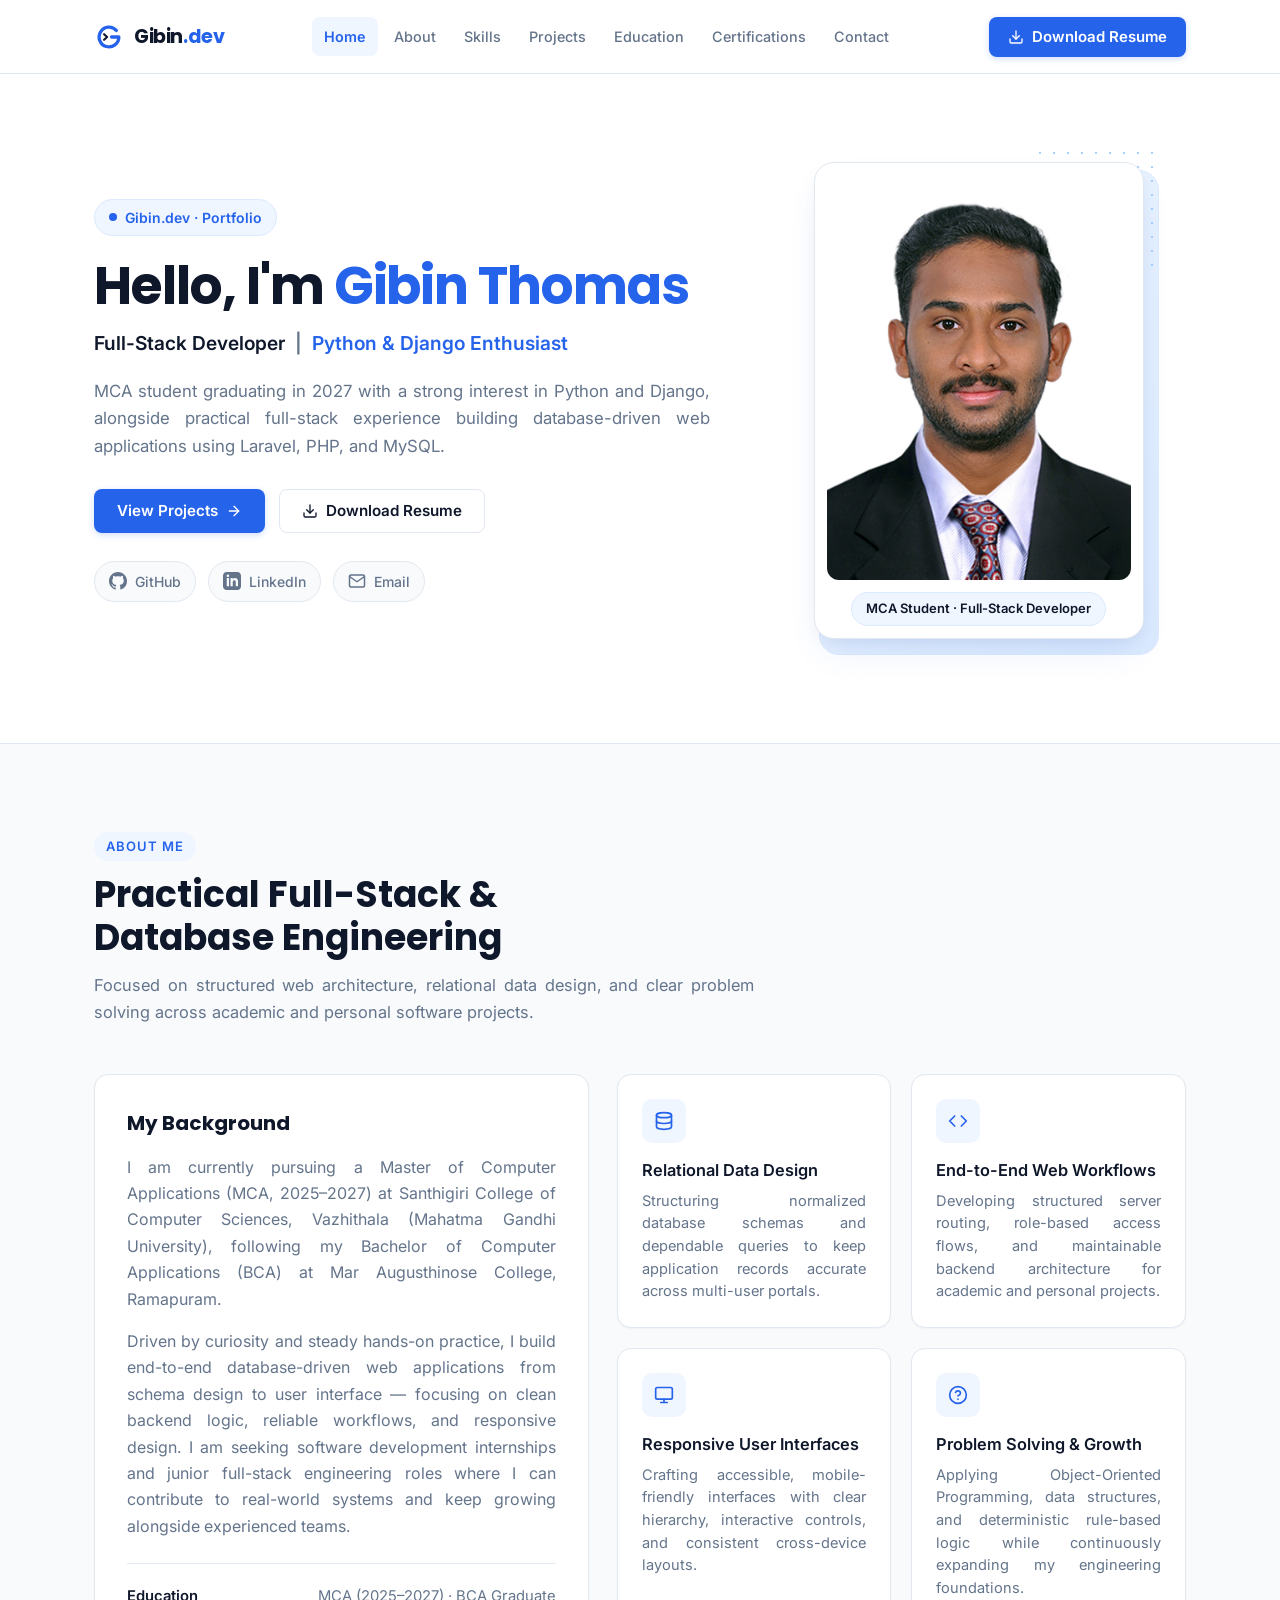
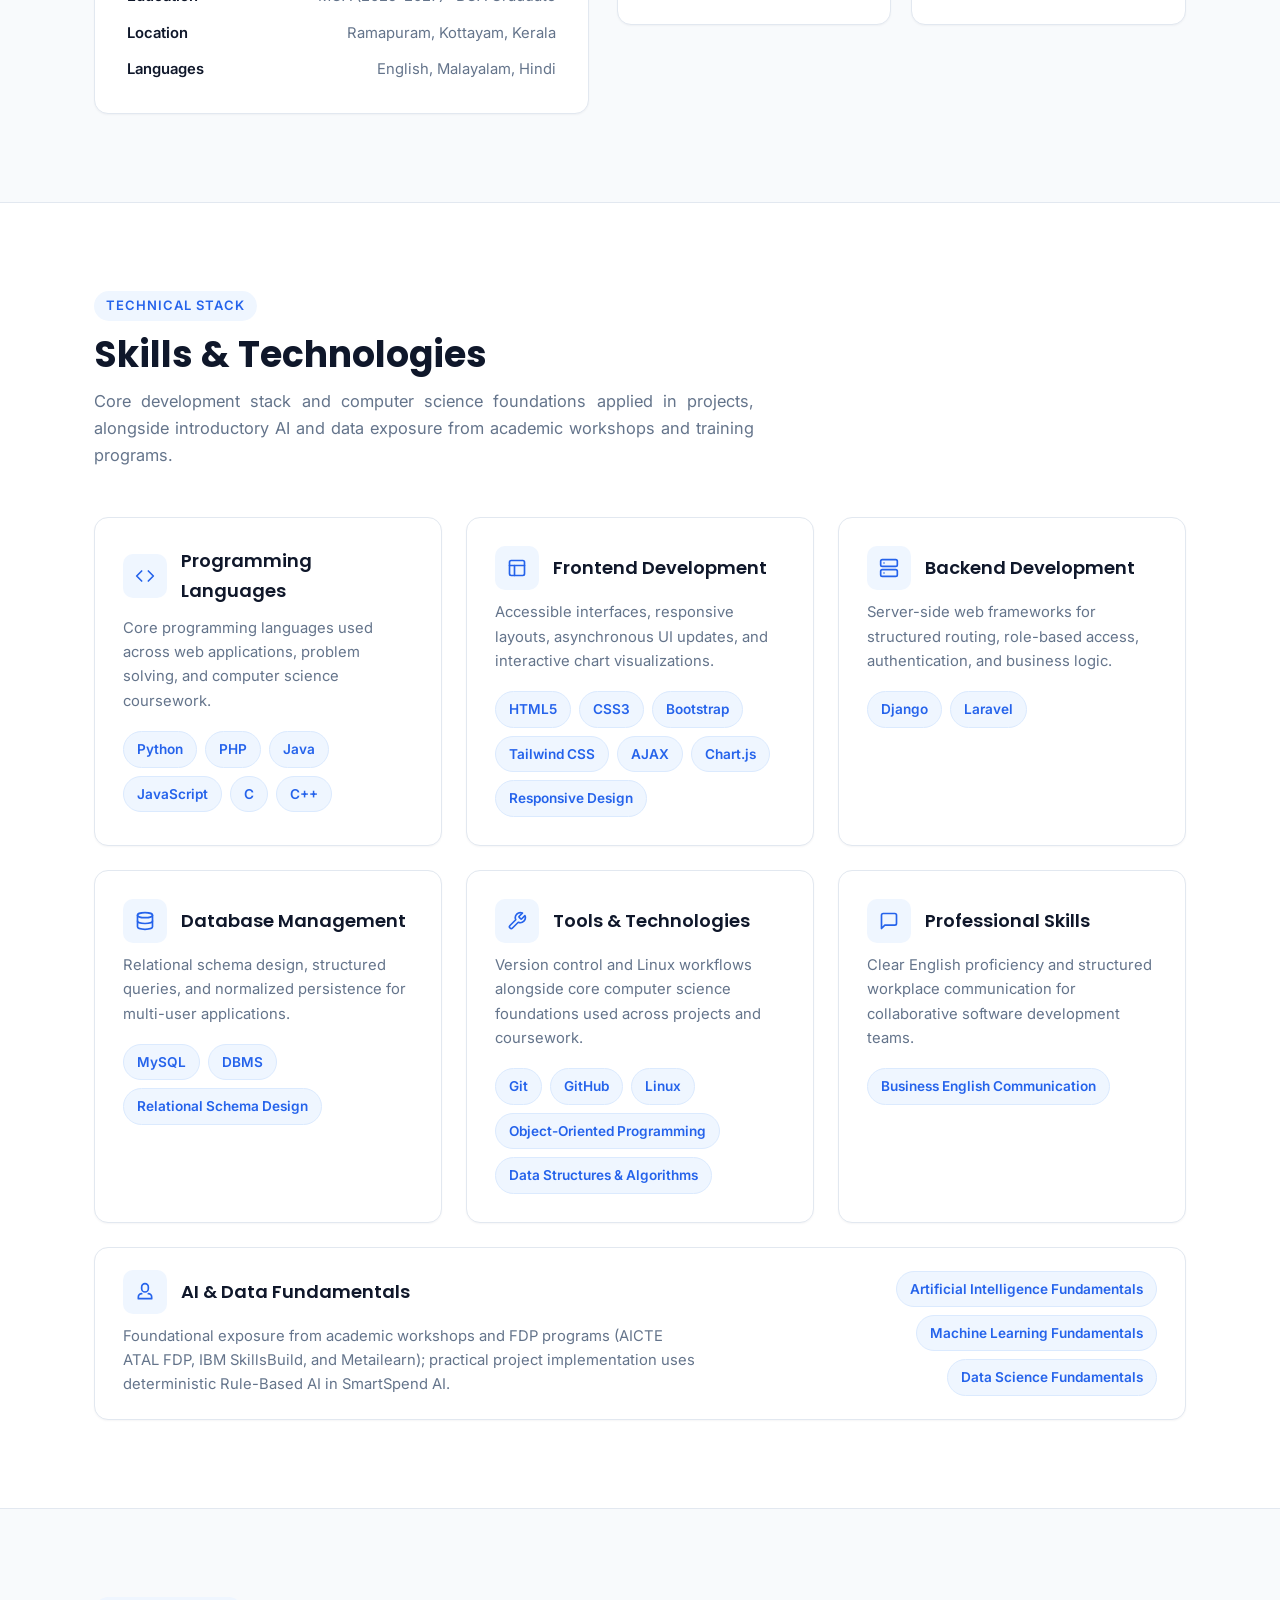
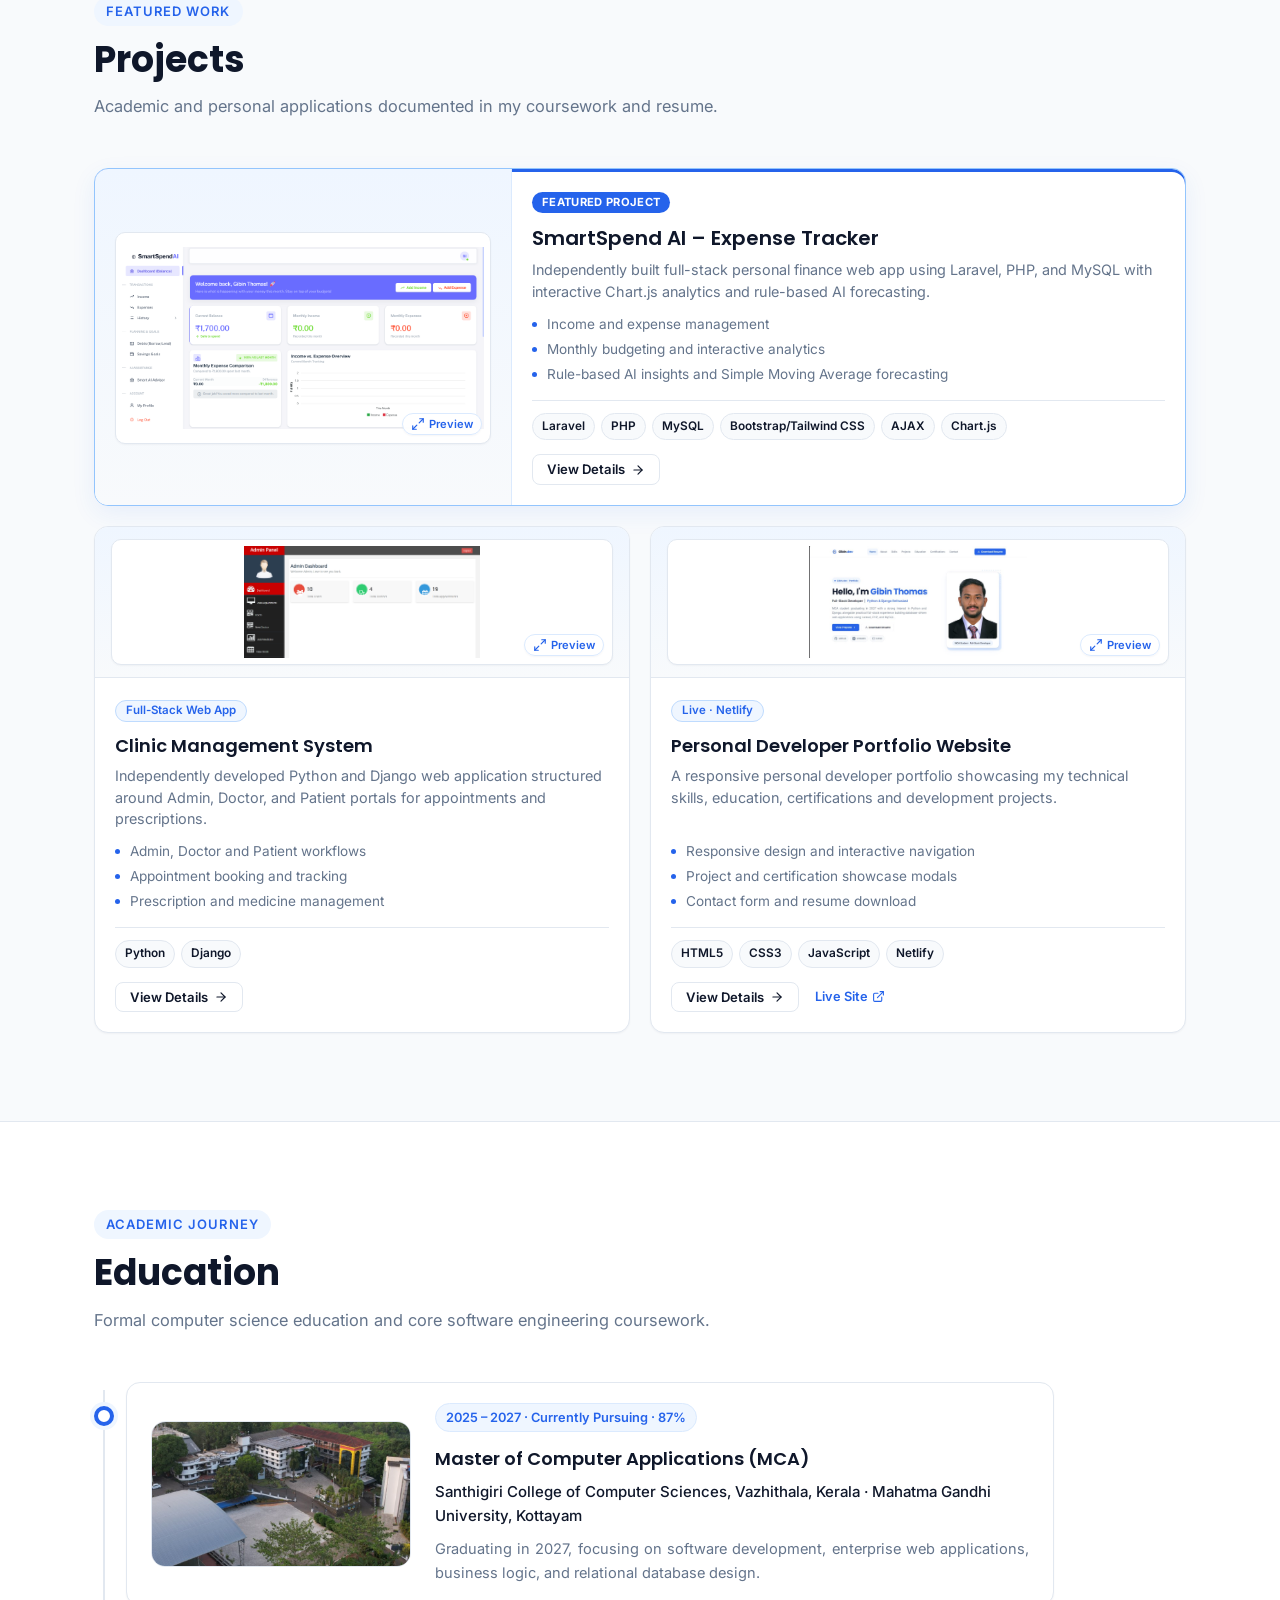
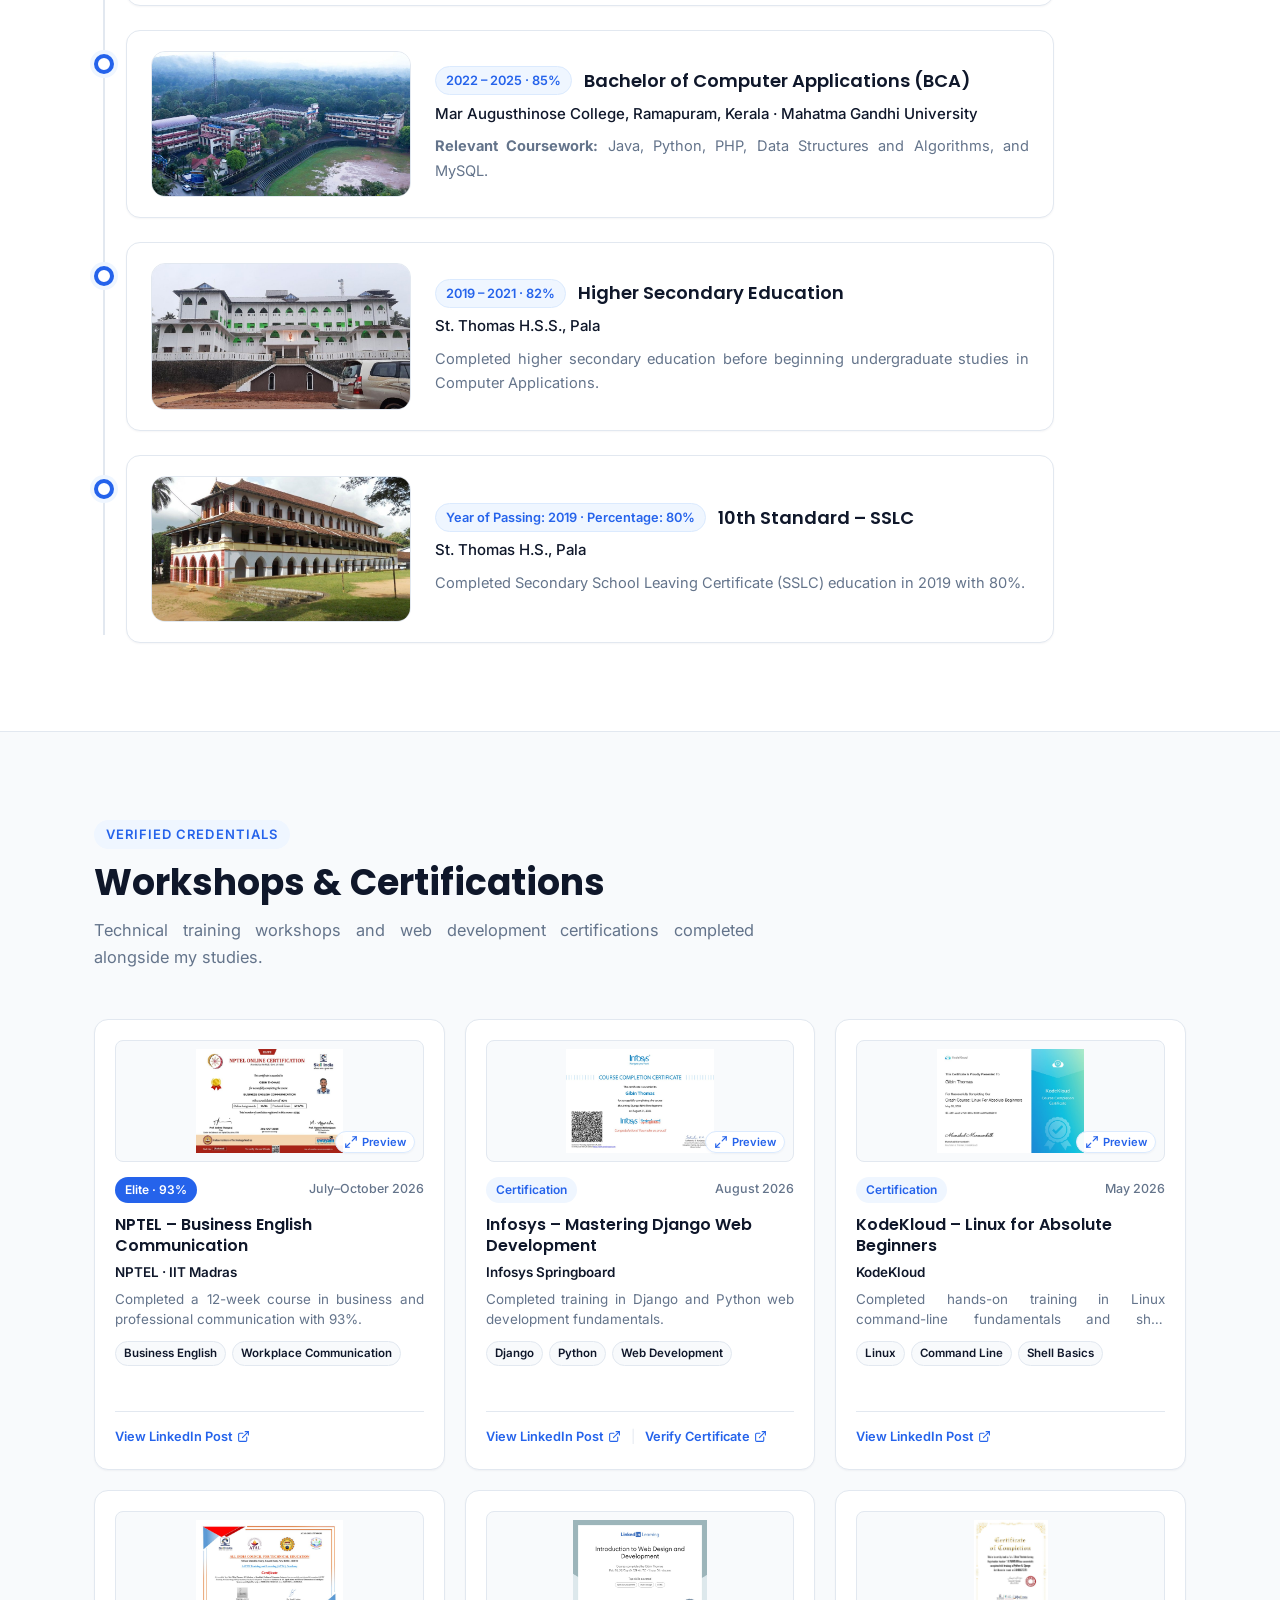
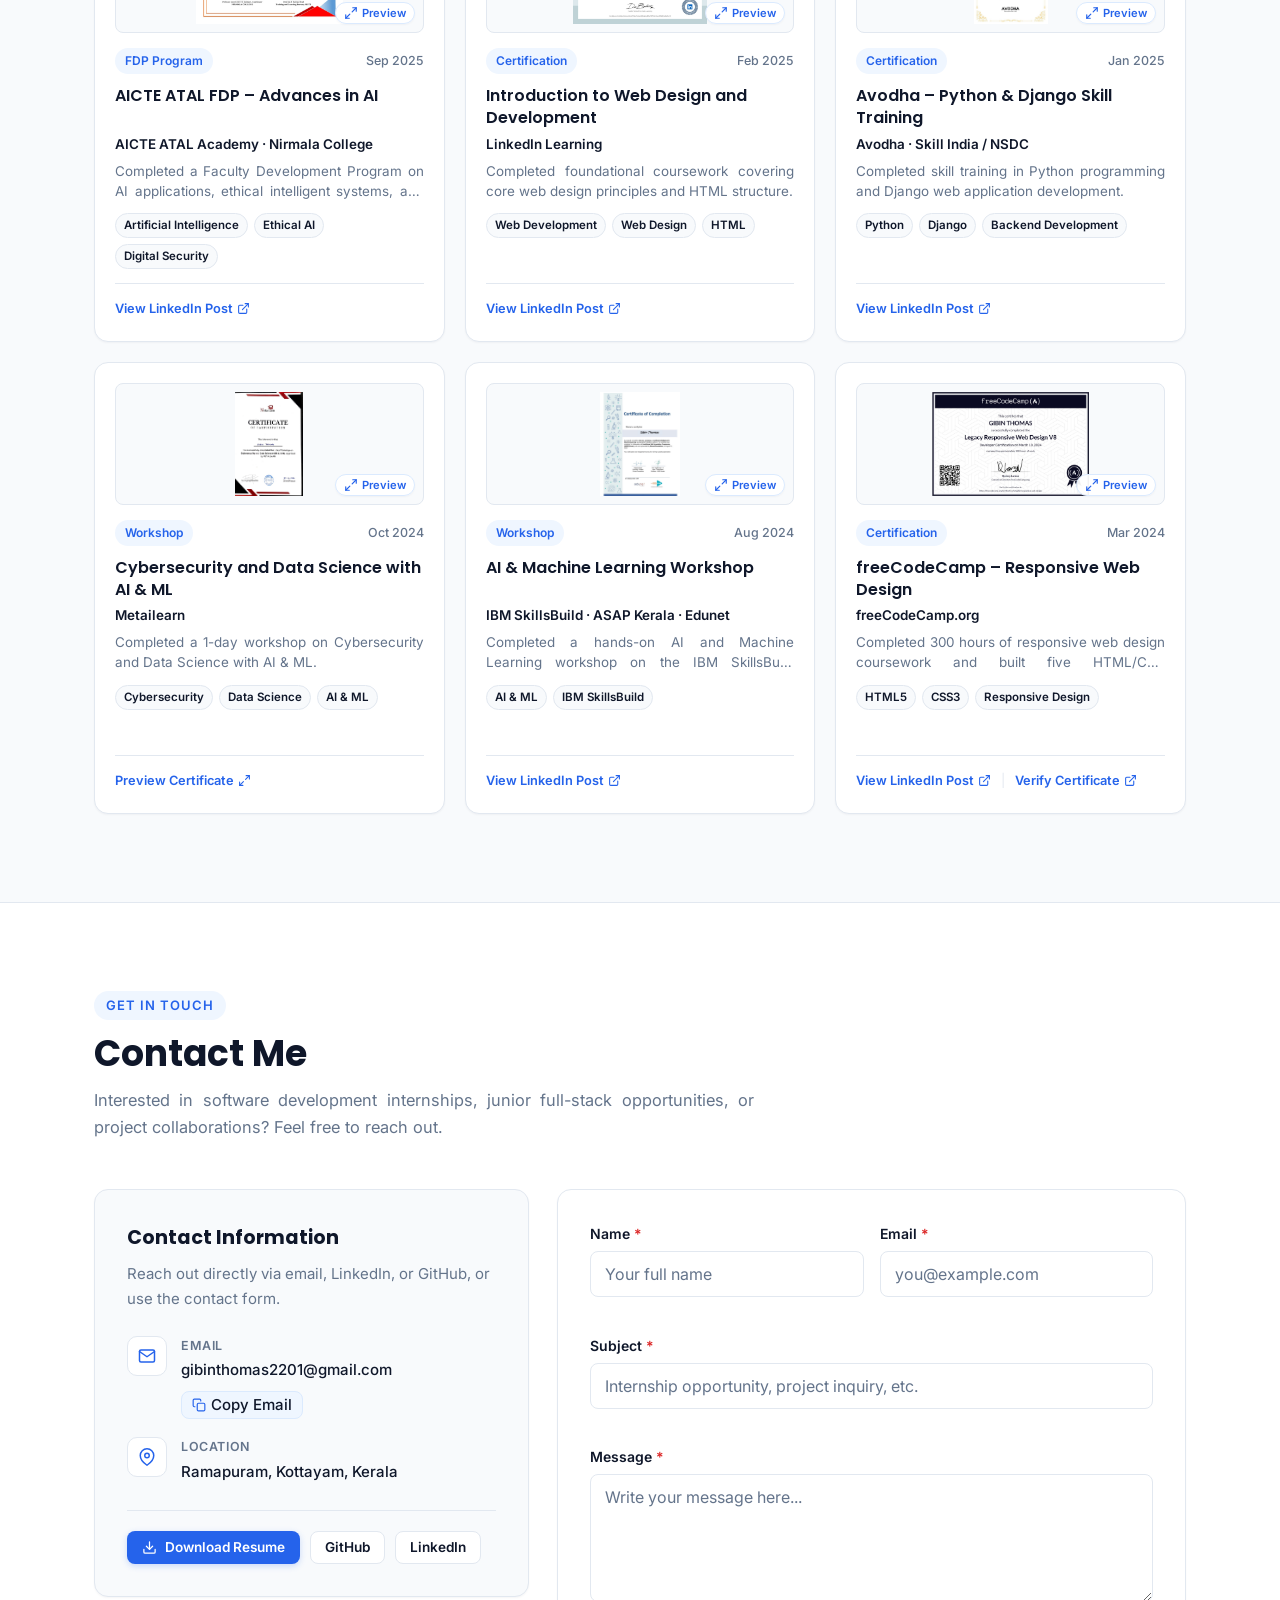
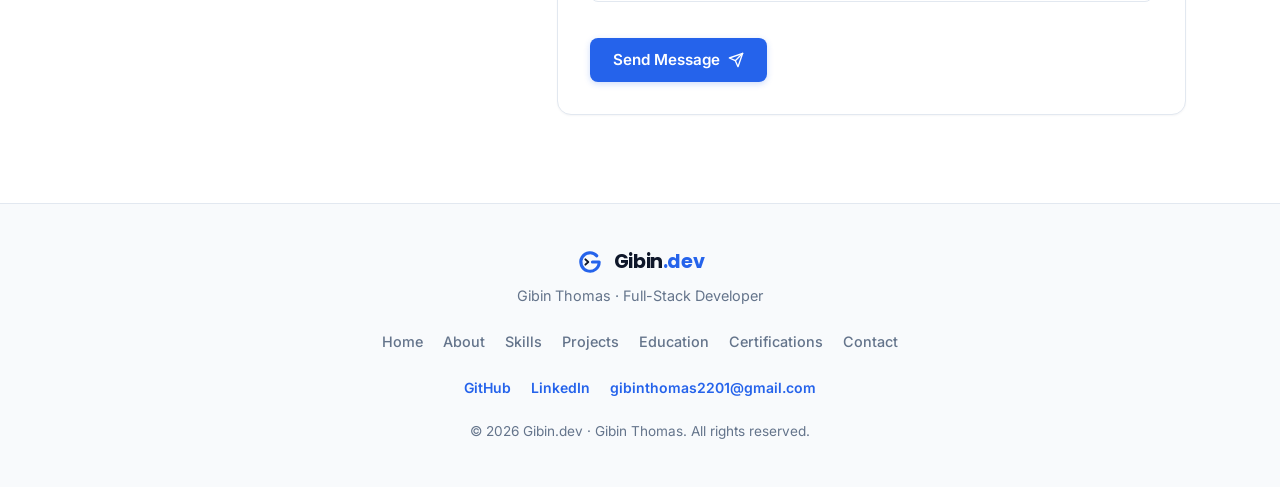
==== commit 5f1f0759: "Refine About/Skills, redact NPTEL roll number, and remove contact noscript notice" ====
--- a/index.html
+++ b/index.html
@@ -280,8 +280,8 @@
                     <span class="section-eyebrow">About Me</span>
                     <h2 class="section-title">Practical Full-Stack &amp; Database Engineering</h2>
                     <p class="section-subtitle">
-                        Focused on software development, enterprise web applications, business logic, and rule-based AI
-                        features backed by relational data.
+                        Focused on structured web architecture, relational data design, and clear problem solving across
+                        academic and personal software projects.
                     </p>
                 </div>
 
@@ -294,10 +294,11 @@
                             of Computer Applications (BCA) at Mar Augusthinose College, Ramapuram.
                         </p>
                         <p>
-                            Motivated to continuously learn and sharpen my engineering skills, I build individual
-                            database-driven web applications from schema design to user interface — combining deep
-                            interest in Python and Django with hands-on experience in Laravel, PHP, MySQL, and
-                            rule-based logic.
+                            Driven by curiosity and steady hands-on practice, I build end-to-end database-driven web
+                            applications from schema design to user interface &mdash; focusing on clean backend logic,
+                            reliable workflows, and responsive design. I am seeking software development internships
+                            and junior full-stack engineering roles where I can contribute to real-world systems and
+                            keep growing alongside experienced teams.
                         </p>
 
                         <dl class="about-meta">
@@ -326,9 +327,9 @@
                                     <path d="M3 5v14c0 1.66 4 3 9 3s9-1.34 9-3V5" />
                                 </svg>
                             </div>
-                            <h3>PHP, Laravel &amp; MySQL</h3>
-                            <p>Developing personal finance workflows, budget alerts, and Simple Moving Average
-                                forecasting backed by structured MySQL schemas.</p>
+                            <h3>Relational Data Design</h3>
+                            <p>Structuring normalized database schemas and dependable queries to keep application
+                                records accurate across multi-user portals.</p>
                         </article>
 
                         <article class="highlight-card card reveal">
@@ -339,9 +340,9 @@
                                     <polyline points="8 6 2 12 8 18" />
                                 </svg>
                             </div>
-                            <h3>Python &amp; Django</h3>
-                            <p>Building multi-role web applications, appointment systems, and clean MVC server
-                                workflows.</p>
+                            <h3>End-to-End Web Workflows</h3>
+                            <p>Developing structured server routing, role-based access flows, and maintainable backend
+                                architecture for academic and personal projects.</p>
                         </article>
 
                         <article class="highlight-card card reveal">
@@ -353,9 +354,9 @@
                                     <line x1="12" y1="17" x2="12" y2="21" />
                                 </svg>
                             </div>
-                            <h3>Responsive Web UI</h3>
-                            <p>Crafting accessible, mobile-ready frontends using HTML5, CSS3, JavaScript, and Bootstrap.
-                            </p>
+                            <h3>Responsive User Interfaces</h3>
+                            <p>Crafting accessible, mobile-friendly interfaces with clear hierarchy, interactive controls,
+                                and consistent cross-device layouts.</p>
                         </article>
 
                         <article class="highlight-card card reveal">
@@ -367,9 +368,9 @@
                                     <line x1="12" y1="17" x2="12.01" y2="17" />
                                 </svg>
                             </div>
-                            <h3>OOP, DBMS &amp; Rule-Based AI</h3>
-                            <p>Combining Object-Oriented Programming, relational database design, and data structures to
-                                solve practical problems.</p>
+                            <h3>Problem Solving &amp; Growth</h3>
+                            <p>Applying Object-Oriented Programming, data structures, and deterministic rule-based logic
+                                while continuously expanding my engineering foundations.</p>
                         </article>
                     </div>
                 </div>
@@ -383,8 +384,8 @@
                     <span class="section-eyebrow">Technical Stack</span>
                     <h2 class="section-title">Skills &amp; Technologies</h2>
                     <p class="section-subtitle">
-                        Technical skills, AI/ML fundamentals, and core computer science foundations reflected in my
-                        coursework and projects.
+                        Core development stack and computer science foundations applied in projects, alongside
+                        introductory AI and data exposure from academic workshops and training programs.
                     </p>
                 </div>
 
@@ -496,14 +497,13 @@
                             <h3>Tools &amp; Technologies</h3>
                         </div>
                         <p class="skill-card-desc">Version control and Linux workflows alongside core computer science
-                            foundations and deterministic logic.</p>
+                            foundations used across projects and coursework.</p>
                         <ul class="skill-tags">
                             <li class="skill-tag">Git</li>
                             <li class="skill-tag">GitHub</li>
                             <li class="skill-tag">Linux</li>
                             <li class="skill-tag">Object-Oriented Programming</li>
                             <li class="skill-tag">Data Structures &amp; Algorithms</li>
-                            <li class="skill-tag">Rule-Based AI</li>
                         </ul>
                     </article>
 
@@ -522,6 +522,30 @@
                             collaborative software development teams.</p>
                         <ul class="skill-tags">
                             <li class="skill-tag">Business English Communication</li>
+                        </ul>
+                    </article>
+
+                    <!-- AI & Data Fundamentals (Academic & Workshop Exposure) -->
+                    <article class="skill-card skill-card--compact card reveal">
+                        <div class="skill-card-info">
+                            <div class="skill-card-head">
+                                <div class="icon-badge" aria-hidden="true">
+                                    <svg width="20" height="20" viewBox="0 0 24 24" fill="none" stroke="currentColor"
+                                        stroke-width="2" stroke-linecap="round" stroke-linejoin="round">
+                                        <path d="M12 2a4 4 0 0 1 4 4v2a4 4 0 0 1-8 0V6a4 4 0 0 1 4-4z" />
+                                        <path d="M16 14a4 4 0 0 1 4 4v2H4v-2a4 4 0 0 1 4-4" />
+                                    </svg>
+                                </div>
+                                <h3>AI &amp; Data Fundamentals</h3>
+                            </div>
+                            <p class="skill-card-desc">Foundational exposure from academic workshops and FDP programs
+                                (AICTE ATAL FDP, IBM SkillsBuild, and Metailearn); practical project implementation uses
+                                deterministic Rule-Based AI in SmartSpend AI.</p>
+                        </div>
+                        <ul class="skill-tags">
+                            <li class="skill-tag">Artificial Intelligence Fundamentals</li>
+                            <li class="skill-tag">Machine Learning Fundamentals</li>
+                            <li class="skill-tag">Data Science Fundamentals</li>
                         </ul>
                     </article>
                 </div>
@@ -1173,13 +1197,13 @@
                 <div class="cert-grid">
                     <article class="cert-card cert-card--with-media card reveal">
                             <button type="button" class="cert-thumb-btn"
-                                data-cert-src="assets/images/certifications/nptel-business-english-communication.jpg"
-                                data-cert-alt="Full-size NPTEL Online Certification Elite certificate for Business English Communication awarded to Gibin Thomas by IIT Madras"
+                                data-cert-src="assets/images/certifications/nptel-business-english-communication-public.jpg"
+                                data-cert-alt="Full-size NPTEL Online Certification Elite certificate for Business English Communication awarded to Gibin Thomas by IIT Madras (roll number redacted)"
                                 data-cert-title="NPTEL – Business English Communication"
                                 data-cert-meta="NPTEL · IIT Madras · Elite (93%) · July–October 2026"
                                 aria-label="Open full-size certificate for NPTEL Business English Communication">
-                                <img src="assets/images/certifications/nptel-business-english-communication.jpg"
-                                    alt="Thumbnail of NPTEL Elite certificate in Business English Communication"
+                                <img src="assets/images/certifications/nptel-business-english-communication-public.jpg"
+                                    alt="Thumbnail of NPTEL Elite certificate in Business English Communication with roll number redacted"
                                     class="cert-photo" width="960" height="679" loading="lazy" decoding="async" />
                         <span class="cert-thumb-hint" aria-hidden="true">
                             <svg width="14" height="14" viewBox="0 0 24 24" fill="none" stroke="currentColor"
@@ -1775,14 +1799,6 @@
                         </div>
 
                         <div id="form-status" class="form-status" role="status" aria-live="polite" hidden></div>
-
-                        <noscript>
-                            <p class="form-noscript">
-                                JavaScript is currently disabled. On Netlify, submitting sends via standard form POST,
-                                or you can email me directly at
-                                <a href="mailto:gibinthomas2201@gmail.com">gibinthomas2201@gmail.com</a>.
-                            </p>
-                        </noscript>
                     </form>
                 </div>
             </div>
--- a/assets/css/style.css
+++ b/assets/css/style.css
@@ -712,6 +712,23 @@
 .skill-tag:hover {
   background-color: var(--accent-blue);
   color: #FFFFFF;
+}
+
+.skill-card--compact {
+  grid-column: 1 / -1;
+  padding: 22px 28px;
+  display: grid;
+  grid-template-columns: minmax(0, 1.35fr) minmax(0, 1fr);
+  align-items: center;
+  gap: 16px 28px;
+}
+
+.skill-card--compact .skill-card-desc {
+  margin-bottom: 0;
+}
+
+.skill-card--compact .skill-tags {
+  justify-content: flex-end;
 }
 
 /* ==========================================================================
@@ -1857,22 +1874,6 @@
   width: 1px;
   height: 1px;
   overflow: hidden;
-}
-
-.form-noscript {
-  margin-top: 16px;
-  padding: 12px 14px;
-  border-radius: var(--radius-sm);
-  background-color: var(--bg-muted);
-  border: 1px solid #BFDBFE;
-  color: var(--text-primary);
-  font-size: 0.88rem;
-}
-
-.form-noscript a {
-  color: var(--accent-blue);
-  font-weight: 600;
-  text-decoration: underline;
 }
 
 .form-group input.is-invalid,
@@ -2301,6 +2302,15 @@
     grid-template-columns: repeat(2, minmax(0, 1fr));
   }
 
+  .skill-card--compact {
+    grid-template-columns: minmax(0, 1fr);
+    padding: 24px;
+  }
+
+  .skill-card--compact .skill-tags {
+    justify-content: flex-start;
+  }
+
   .about-grid,
   .contact-grid,
   .project-card--featured,
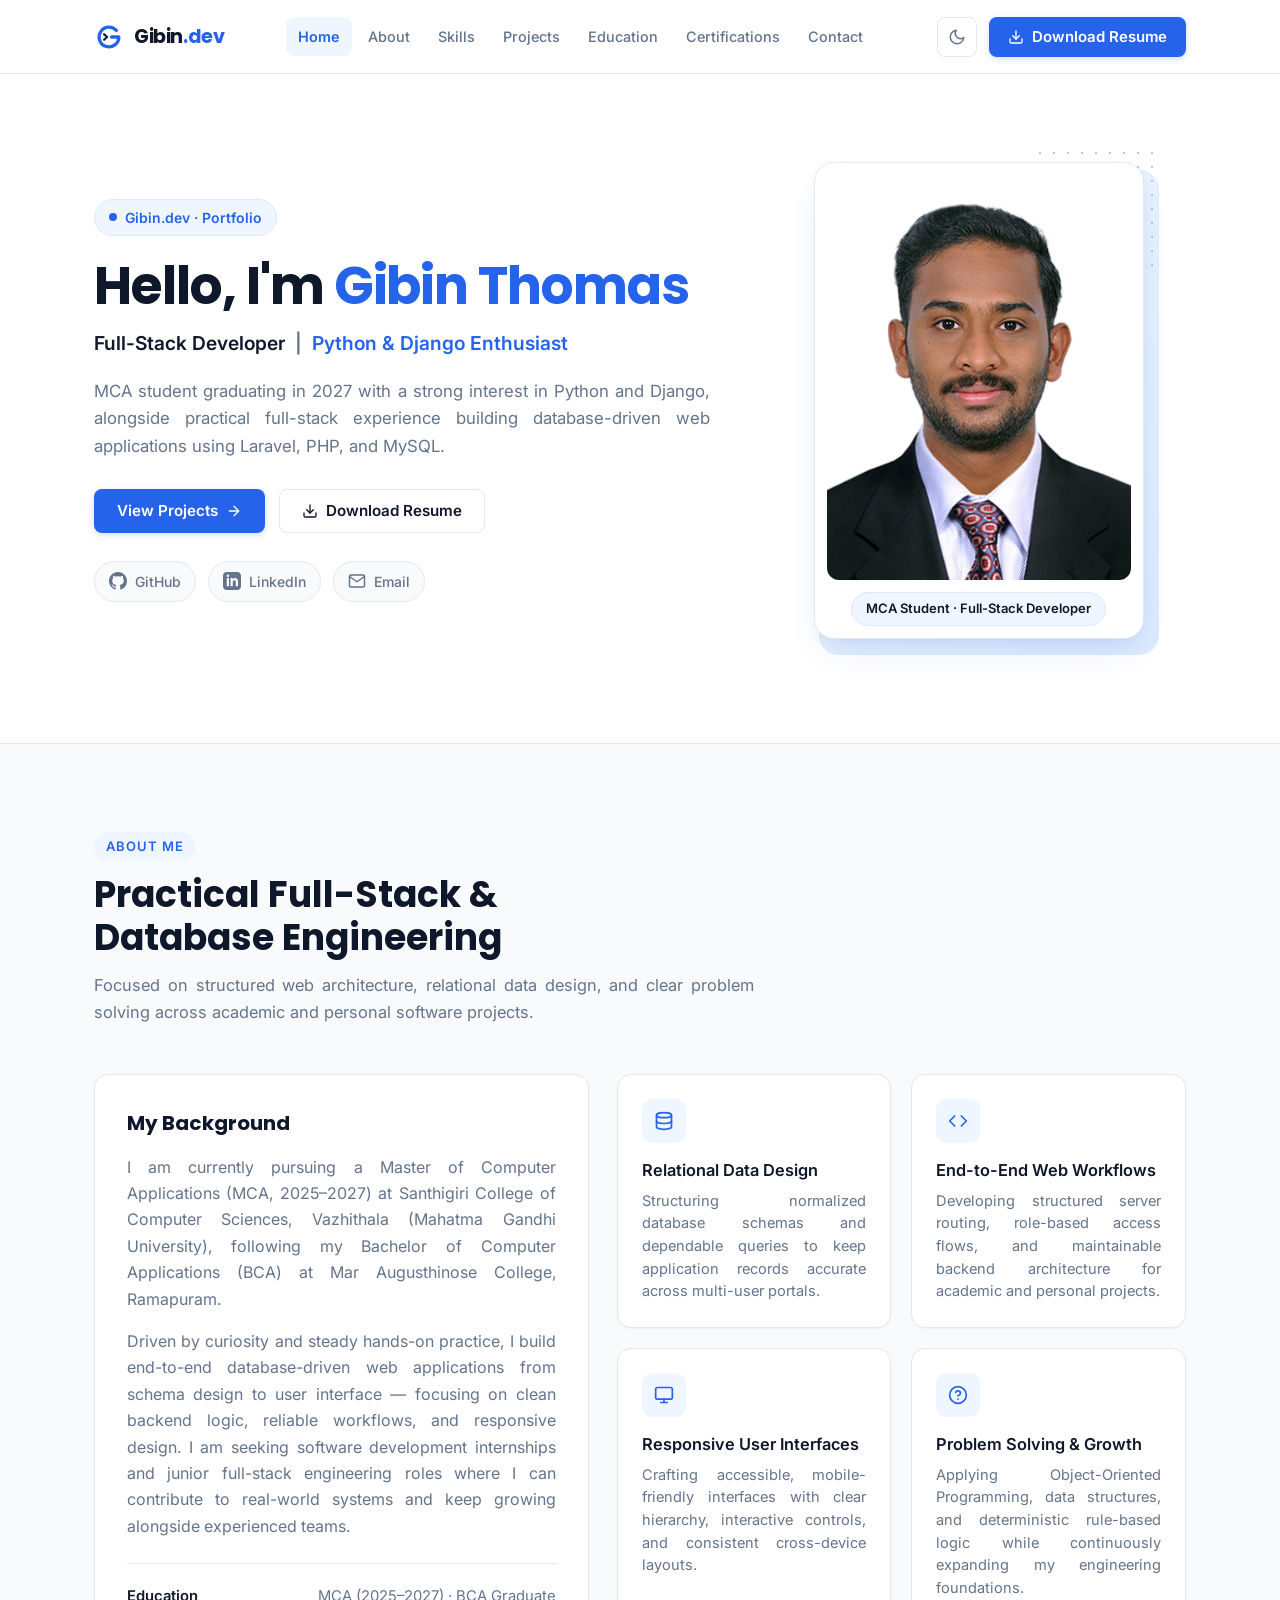
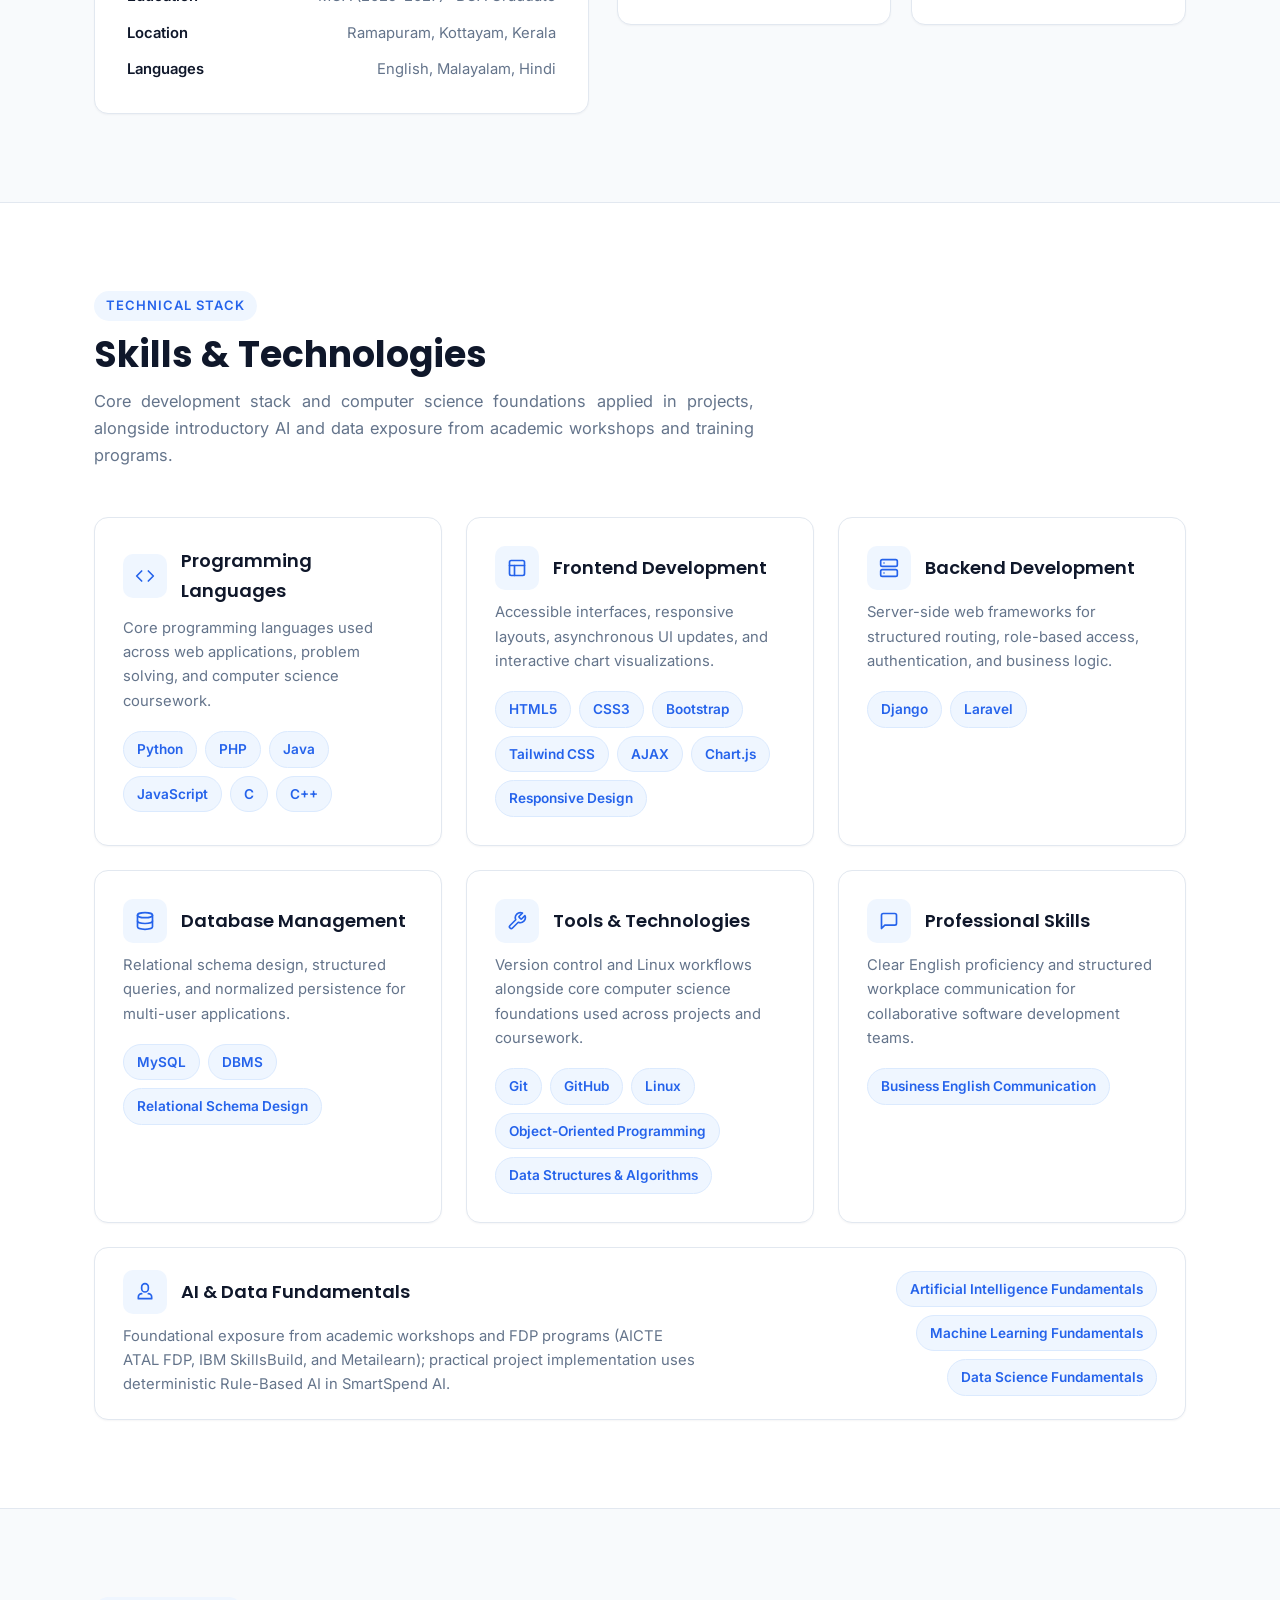
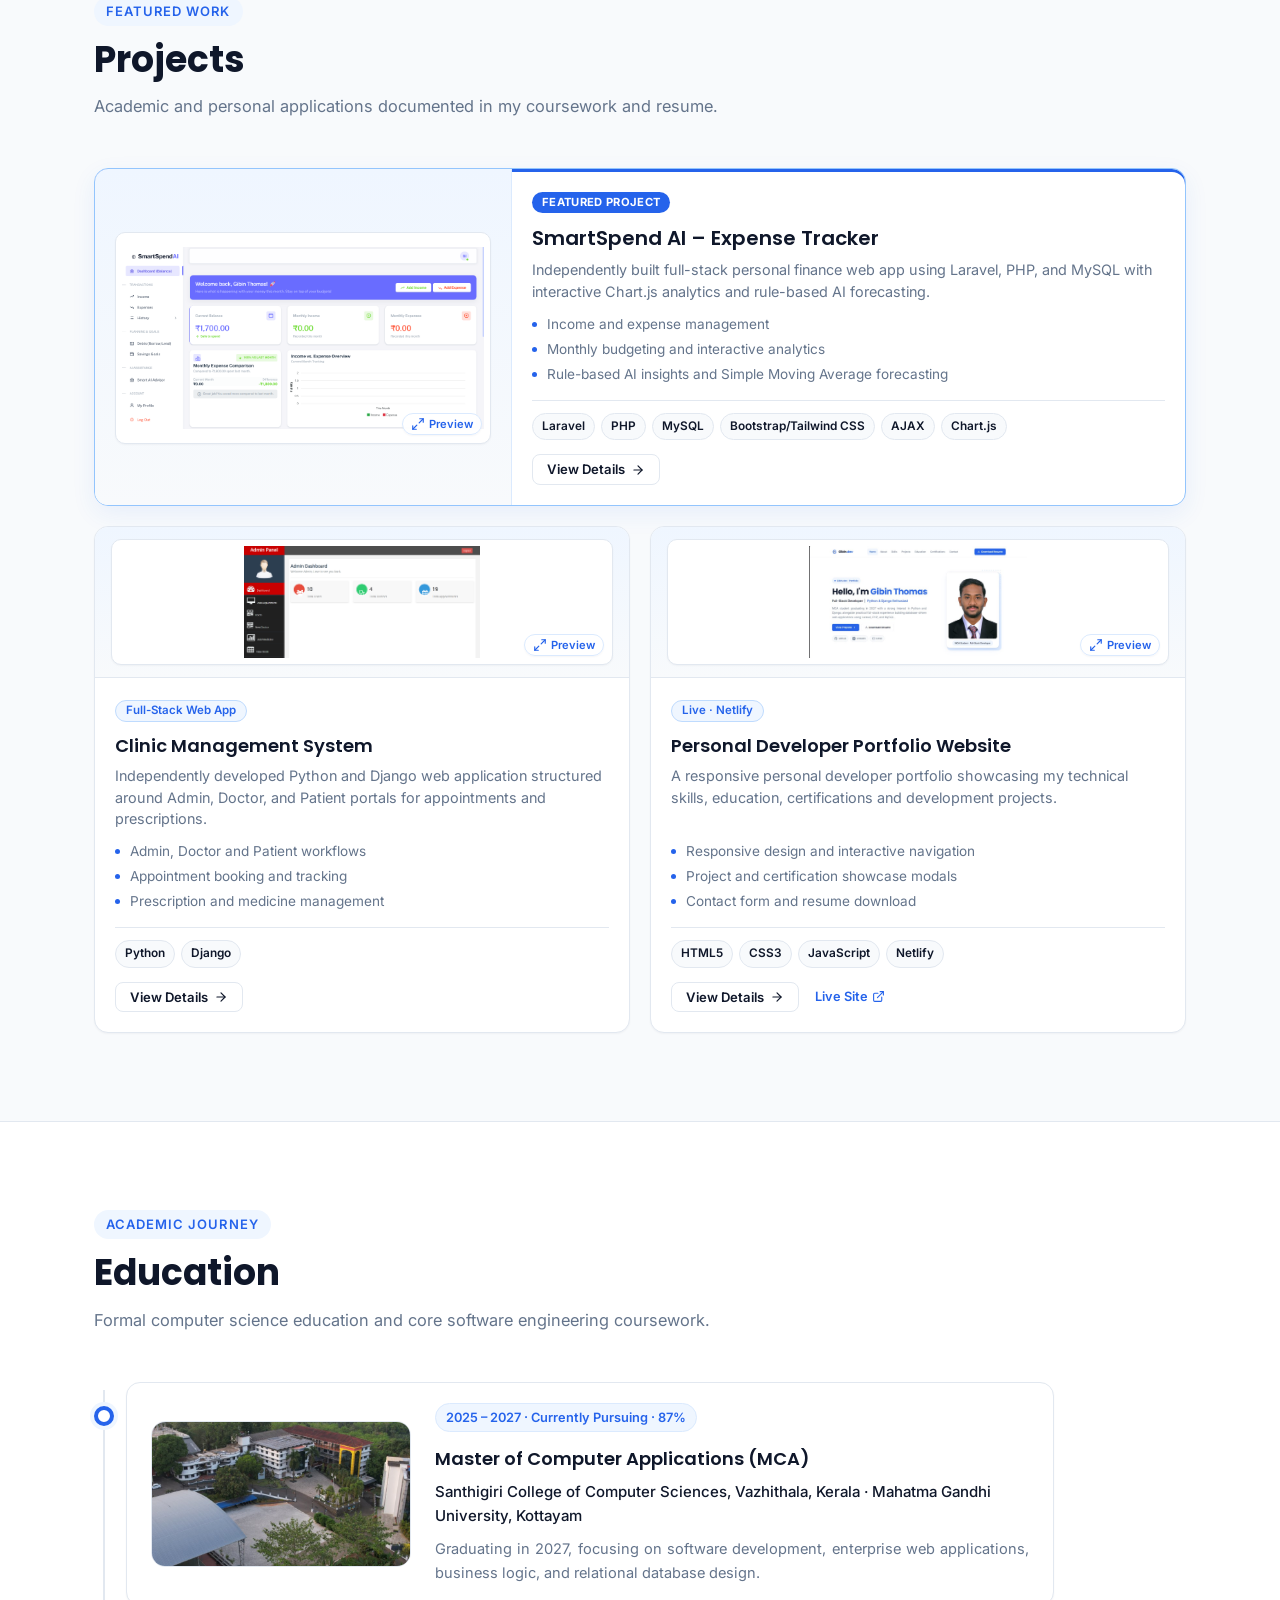
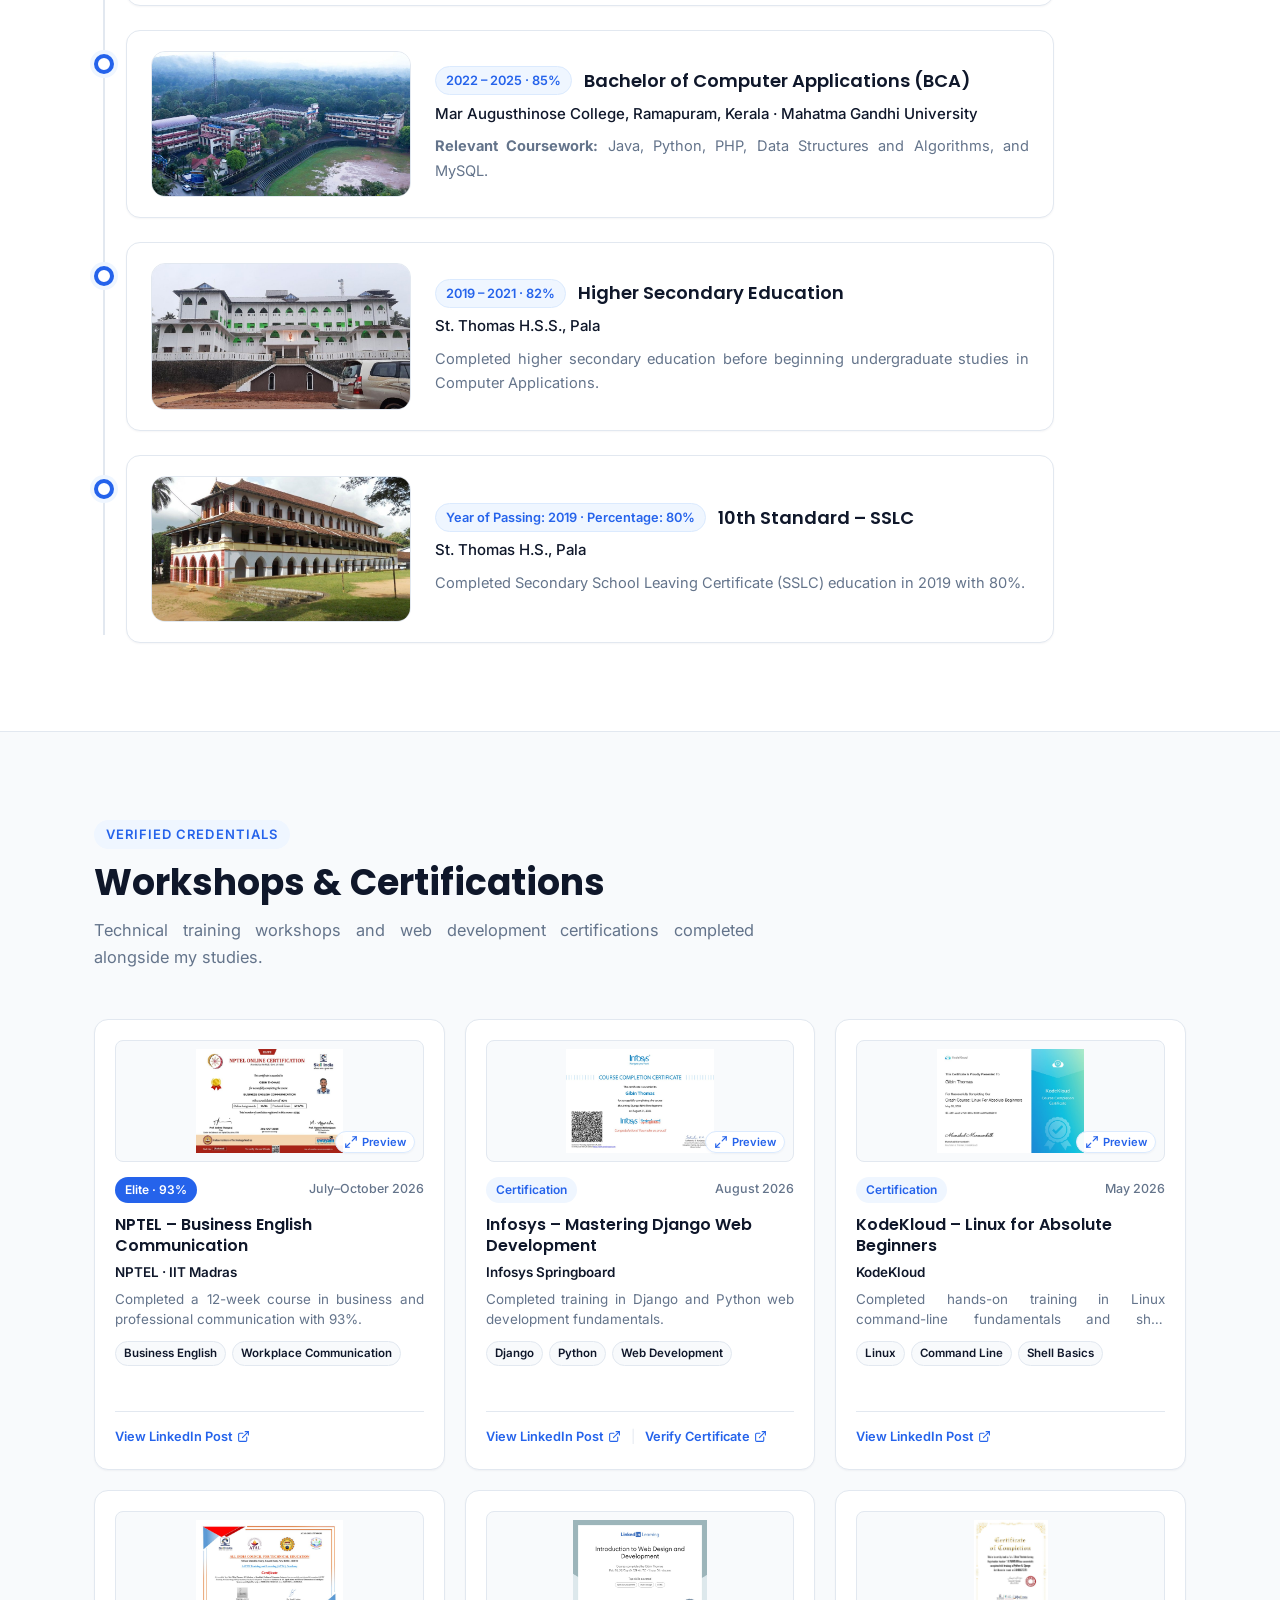
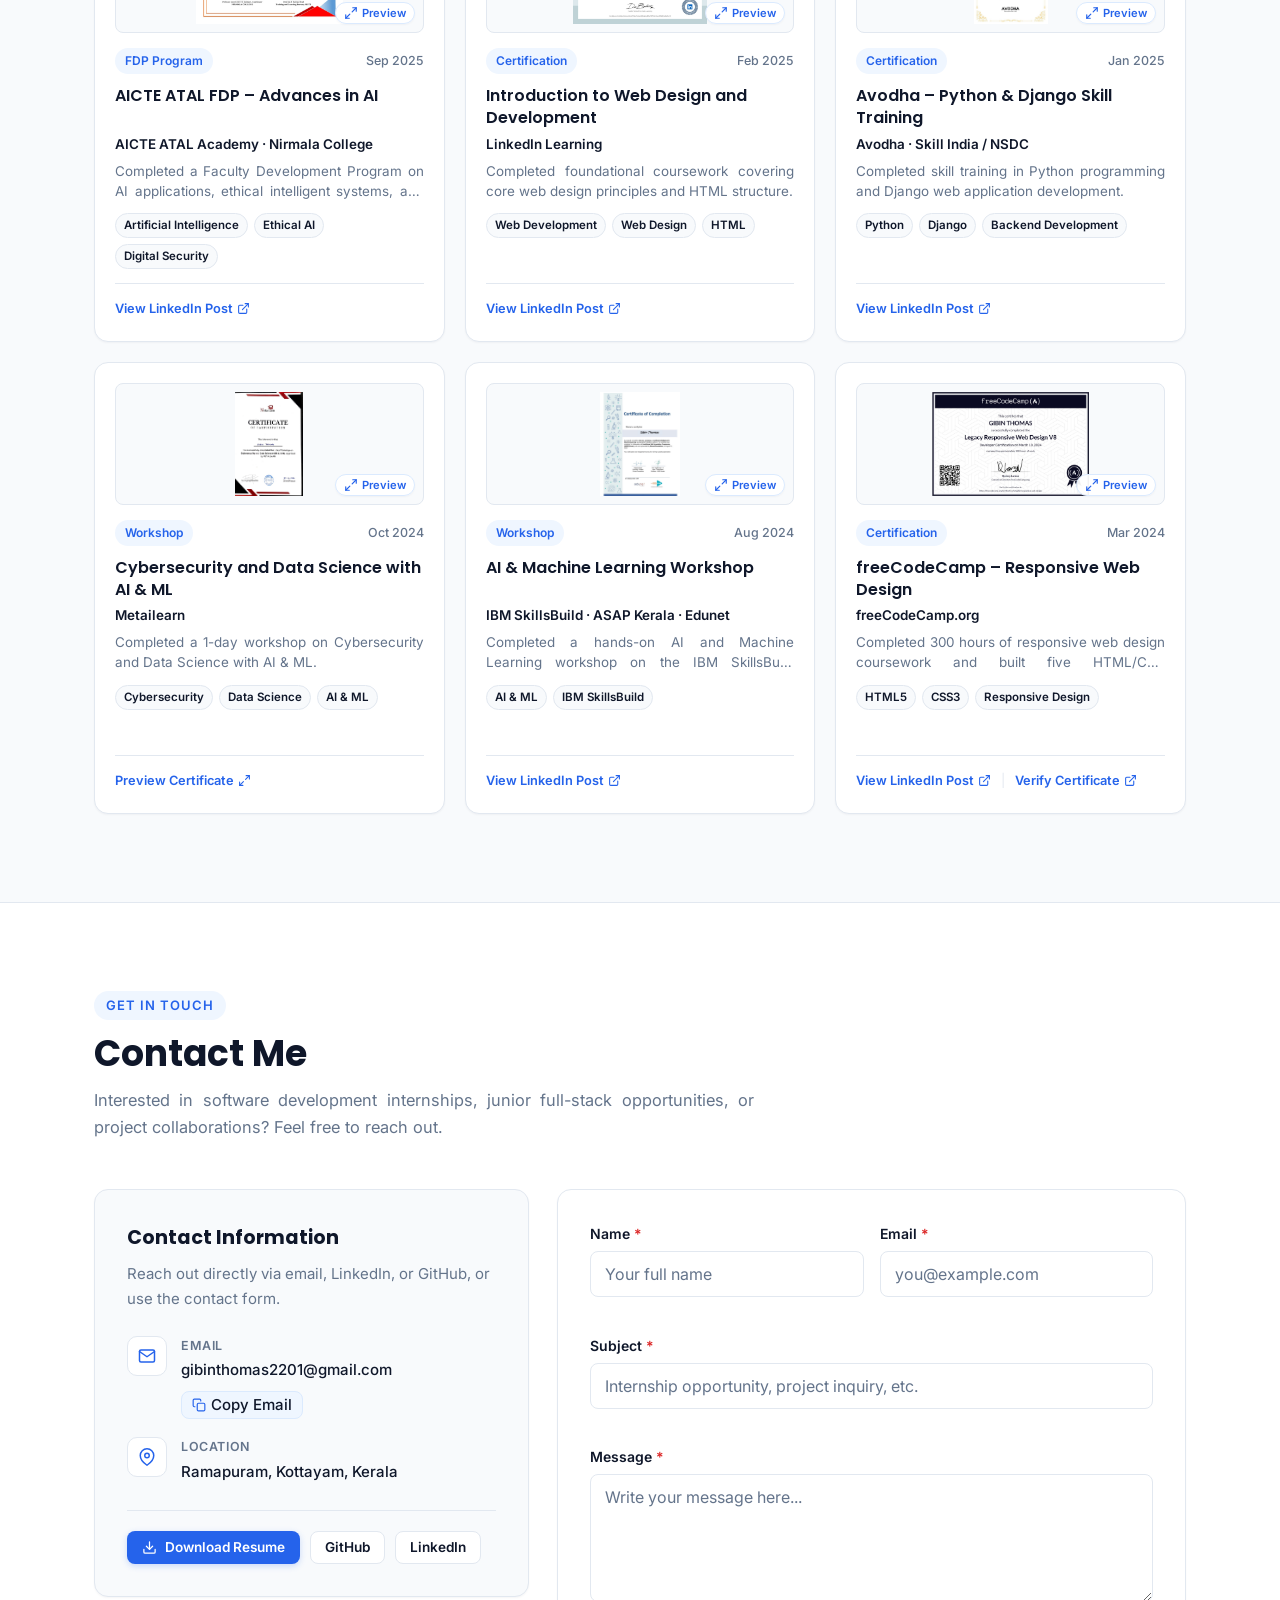
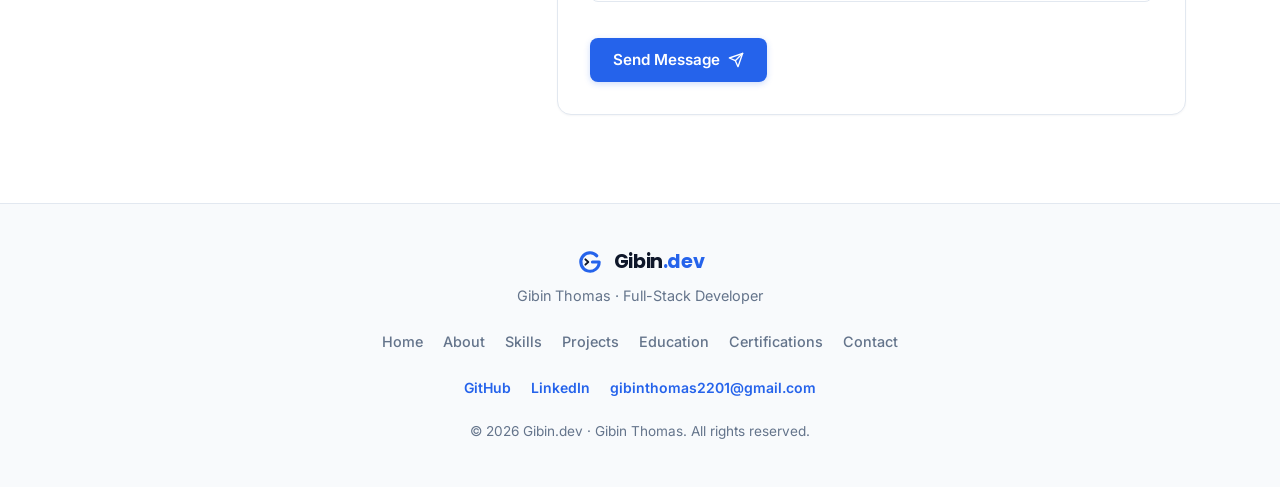
==== commit 4ce8da85: "Add optional dark mode toggle and subtle micro-interactions" ====
--- a/index.html
+++ b/index.html
@@ -113,6 +113,9 @@
         href="https://fonts.googleapis.com/css2?family=Inter:wght@400;500;600;700&family=Poppins:wght@600;700&display=swap"
         rel="stylesheet">
 
+    <!-- Theme Bootstrap (restores explicit user theme before first paint) -->
+    <script src="assets/js/theme.js"></script>
+
     <!-- Stylesheet -->
     <link rel="stylesheet" href="assets/css/style.css">
 </head>
@@ -153,6 +156,26 @@
             </div>
 
             <div class="nav-actions">
+                <button type="button" class="theme-toggle" id="theme-toggle" aria-pressed="false"
+                    aria-label="Switch to dark mode" title="Switch to dark mode">
+                    <svg class="icon-moon" width="18" height="18" viewBox="0 0 24 24" fill="none" stroke="currentColor"
+                        stroke-width="2" stroke-linecap="round" stroke-linejoin="round" aria-hidden="true">
+                        <path d="M21 12.79A9 9 0 1 1 11.21 3 7 7 0 0 0 21 12.79z" />
+                    </svg>
+                    <svg class="icon-sun" width="18" height="18" viewBox="0 0 24 24" fill="none" stroke="currentColor"
+                        stroke-width="2" stroke-linecap="round" stroke-linejoin="round" aria-hidden="true">
+                        <circle cx="12" cy="12" r="5" />
+                        <line x1="12" y1="1" x2="12" y2="3" />
+                        <line x1="12" y1="21" x2="12" y2="23" />
+                        <line x1="4.22" y1="4.22" x2="5.64" y2="5.64" />
+                        <line x1="18.36" y1="18.36" x2="19.78" y2="19.78" />
+                        <line x1="1" y1="12" x2="3" y2="12" />
+                        <line x1="21" y1="12" x2="23" y2="12" />
+                        <line x1="4.22" y1="19.78" x2="5.64" y2="18.36" />
+                        <line x1="18.36" y1="5.64" x2="19.78" y2="4.22" />
+                    </svg>
+                </button>
+
                 <a href="assets/documents/Gibin%20Thomas.pdf" download="Gibin_Thomas_Resume.pdf"
                     class="btn btn-primary nav-resume-btn">
                     <svg width="16" height="16" viewBox="0 0 24 24" fill="none" stroke="currentColor" stroke-width="2"
--- a/assets/css/style.css
+++ b/assets/css/style.css
@@ -234,6 +234,10 @@
   border-color: #BFDBFE;
   color: var(--accent-blue);
   transform: translateY(-1px);
+}
+
+.btn:active:not(:disabled) {
+  transform: translateY(0) scale(0.985);
 }
 
 .btn:disabled {
@@ -318,7 +322,7 @@
   font-weight: 500;
   color: var(--text-secondary);
   border-radius: var(--radius-sm);
-  transition: color var(--transition), background-color var(--transition);
+  transition: color var(--transition), background-color var(--transition), transform var(--transition);
   position: relative;
 }
 
@@ -327,6 +331,10 @@
   background-color: var(--bg-secondary);
 }
 
+.nav-link:active {
+  transform: scale(0.98);
+}
+
 .nav-link.active-link {
   color: var(--accent-blue);
   background-color: var(--bg-muted);
@@ -338,6 +346,48 @@
   align-items: center;
   gap: 12px;
   flex-shrink: 0;
+}
+
+.theme-toggle {
+  display: inline-flex;
+  align-items: center;
+  justify-content: center;
+  width: 40px;
+  height: 40px;
+  flex-shrink: 0;
+  border: 1px solid var(--border-color);
+  border-radius: var(--radius-sm);
+  background-color: var(--bg-primary);
+  color: var(--text-secondary);
+  cursor: pointer;
+  transition: background-color var(--transition), border-color var(--transition), color var(--transition), transform var(--transition);
+}
+
+.theme-toggle svg {
+  transition: transform var(--transition);
+}
+
+.theme-toggle:hover {
+  background-color: var(--bg-muted);
+  border-color: #BFDBFE;
+  color: var(--accent-blue);
+  transform: translateY(-1px);
+}
+
+.theme-toggle:hover svg {
+  transform: rotate(-10deg) scale(1.06);
+}
+
+.theme-toggle:active {
+  transform: translateY(0) scale(0.96);
+}
+
+.theme-toggle .icon-sun {
+  display: none;
+}
+
+.theme-toggle .icon-moon {
+  display: block;
 }
 
 .nav-mobile-actions {
@@ -836,6 +886,13 @@
 .project-thumb-btn .project-screenshot {
   object-fit: contain;
   object-position: center;
+  transition: transform var(--transition);
+}
+
+.project-thumb-btn:hover .project-screenshot,
+.project-thumb-btn:focus-visible .project-screenshot,
+.project-card:hover .project-thumb-btn .project-screenshot {
+  transform: scale(1.02);
 }
 
 .project-thumb-btn:hover,
@@ -1425,6 +1482,13 @@
   object-fit: contain;
   object-position: center;
   display: block;
+  transition: transform var(--transition);
+}
+
+.cert-thumb-btn:hover .cert-photo,
+.cert-thumb-btn:focus-visible .cert-photo,
+.cert-card:hover .cert-photo {
+  transform: scale(1.02);
 }
 
 .cert-thumb-hint {
@@ -1442,6 +1506,13 @@
   background-color: rgba(255, 255, 255, 0.94);
   border: 1px solid #DBEAFE;
   box-shadow: var(--shadow-sm);
+  transition: transform var(--transition), border-color var(--transition), background-color var(--transition);
+}
+
+.cert-thumb-btn:hover .cert-thumb-hint,
+.cert-thumb-btn:focus-visible .cert-thumb-hint {
+  transform: translateY(-1px);
+  border-color: #93C5FD;
 }
 
 .cert-top {
@@ -2046,7 +2117,15 @@
    SCROLL REVEAL ANIMATION (MODERATE & PROGRESSIVE)
    ========================================================================== */
 .reveal {
-  transition: opacity 0.55s ease, transform 0.55s ease;
+  transition: opacity 0.55s cubic-bezier(0.22, 1, 0.36, 1), transform 0.55s cubic-bezier(0.22, 1, 0.36, 1);
+}
+
+.card.reveal {
+  transition: opacity 0.55s cubic-bezier(0.22, 1, 0.36, 1), transform 0.55s cubic-bezier(0.22, 1, 0.36, 1), box-shadow var(--transition), border-color var(--transition), background-color var(--transition);
+}
+
+.card.reveal.is-visible {
+  transition: opacity 0.55s cubic-bezier(0.22, 1, 0.36, 1), transform var(--transition), box-shadow var(--transition), border-color var(--transition), background-color var(--transition);
 }
 
 .js-animations .reveal {
@@ -2419,6 +2498,16 @@
     padding-inline: 16px;
   }
 
+  .nav-actions {
+    gap: 8px;
+  }
+
+  .theme-toggle,
+  .nav-toggle {
+    width: 38px;
+    height: 38px;
+  }
+
   .about-story,
   .contact-info,
   .contact-form,
@@ -2529,6 +2618,265 @@
 }
 
 /* ==========================================================================
+   THEME TRANSITION & OPTIONAL COMPLEMENTARY DARK THEME
+   (Activates exclusively when visitor sets data-theme="dark")
+   ========================================================================== */
+.theme-transition body,
+.theme-transition .site-header,
+.theme-transition .section-light,
+.theme-transition .section-muted,
+.theme-transition .card,
+.theme-transition .nav-menu,
+.theme-transition .site-footer,
+.theme-transition .btn,
+.theme-transition .theme-toggle,
+.theme-transition .nav-toggle,
+.theme-transition .form-group input,
+.theme-transition .form-group textarea {
+  transition: background-color 0.25s ease, color 0.25s ease, border-color 0.25s ease, box-shadow 0.25s ease;
+}
+
+:root[data-theme="dark"] {
+  color-scheme: dark;
+  --bg-primary: #0B1120;
+  --bg-secondary: #111827;
+  --bg-card: #162033;
+  --bg-muted: rgba(59, 130, 246, 0.16);
+  --text-primary: #F1F5F9;
+  --text-secondary: #94A3B8;
+  --accent-blue: #60A5FA;
+  --accent-hover: #93C5FD;
+  --border-color: #243247;
+
+  --shadow-sm: 0 1px 2px rgba(0, 0, 0, 0.35);
+  --shadow-md: 0 8px 24px -6px rgba(0, 0, 0, 0.45), 0 2px 6px -1px rgba(0, 0, 0, 0.3);
+  --shadow-lg: 0 18px 38px -12px rgba(2, 6, 23, 0.65), 0 6px 16px -4px rgba(0, 0, 0, 0.4);
+}
+
+[data-theme="dark"] .site-header {
+  background-color: rgba(11, 17, 32, 0.9);
+}
+
+[data-theme="dark"] .brand-icon {
+  background-color: rgba(248, 250, 252, 0.96);
+  padding: 3px;
+  border-radius: 7px;
+}
+
+[data-theme="dark"] .theme-toggle .icon-moon {
+  display: none;
+}
+
+[data-theme="dark"] .theme-toggle .icon-sun {
+  display: block;
+}
+
+[data-theme="dark"] .theme-toggle:hover {
+  border-color: rgba(96, 165, 250, 0.45);
+}
+
+[data-theme="dark"] .theme-toggle:hover svg {
+  transform: rotate(15deg) scale(1.06);
+}
+
+[data-theme="dark"] .btn-primary,
+[data-theme="dark"] .skip-link,
+[data-theme="dark"] .featured-badge,
+[data-theme="dark"] .cert-type--achievement {
+  background-color: #2563EB;
+  color: #FFFFFF;
+}
+
+[data-theme="dark"] .btn-primary {
+  box-shadow: 0 2px 8px rgba(37, 99, 235, 0.35);
+}
+
+[data-theme="dark"] .btn-primary:hover {
+  background-color: #3B82F6;
+  box-shadow: 0 6px 18px rgba(37, 99, 235, 0.42);
+}
+
+[data-theme="dark"] .btn-secondary {
+  background-color: var(--bg-card);
+  color: var(--text-primary);
+  border-color: var(--border-color);
+}
+
+[data-theme="dark"] .btn-secondary:hover,
+[data-theme="dark"] .social-pill:hover {
+  background-color: var(--bg-muted);
+  border-color: rgba(96, 165, 250, 0.45);
+  color: var(--accent-blue);
+}
+
+[data-theme="dark"] .btn:disabled,
+[data-theme="dark"] .btn:disabled:hover {
+  background-color: #1E293B;
+  color: #94A3B8;
+  border-color: #334155;
+}
+
+[data-theme="dark"] .hero-greeting,
+[data-theme="dark"] .caption-badge,
+[data-theme="dark"] .skill-tag,
+[data-theme="dark"] .timeline-period,
+[data-theme="dark"] .btn-copy-email {
+  border-color: rgba(96, 165, 250, 0.28);
+}
+
+[data-theme="dark"] .portrait-backdrop {
+  background: linear-gradient(135deg, rgba(37, 99, 235, 0.18) 0%, rgba(59, 130, 246, 0.08) 100%);
+  border-color: rgba(96, 165, 250, 0.26);
+}
+
+[data-theme="dark"] .portrait-dots {
+  background-image: radial-gradient(rgba(96, 165, 250, 0.42) 1.5px, transparent 1.5px);
+}
+
+[data-theme="dark"] .highlight-card:hover,
+[data-theme="dark"] .skill-card:hover,
+[data-theme="dark"] .timeline-card:hover {
+  border-color: #384B68;
+}
+
+[data-theme="dark"] .skill-tag:hover,
+[data-theme="dark"] .btn-copy-email:hover,
+[data-theme="dark"] .back-to-top:hover {
+  background-color: #2563EB;
+  border-color: #2563EB;
+  color: #FFFFFF;
+}
+
+[data-theme="dark"] .project-card:hover,
+[data-theme="dark"] .cert-card:hover {
+  border-color: rgba(96, 165, 250, 0.45);
+}
+
+[data-theme="dark"] .project-card--featured {
+  border-color: rgba(96, 165, 250, 0.42);
+  box-shadow: inset 0 3px 0 #3B82F6, 0 8px 24px rgba(0, 0, 0, 0.42);
+}
+
+[data-theme="dark"] .project-card--featured:hover {
+  border-color: #60A5FA;
+  box-shadow: inset 0 3px 0 #60A5FA, 0 14px 32px rgba(2, 6, 23, 0.58);
+}
+
+[data-theme="dark"] .project-card--featured .project-preview,
+[data-theme="dark"] .project-preview {
+  background: linear-gradient(180deg, rgba(37, 99, 235, 0.14) 0%, #0F172A 100%);
+}
+
+[data-theme="dark"] .project-card--featured .project-preview {
+  border-right-color: rgba(96, 165, 250, 0.24);
+}
+
+[data-theme="dark"] .preview-window {
+  box-shadow: 0 -2px 10px rgba(0, 0, 0, 0.35);
+}
+
+[data-theme="dark"] .preview-bar span {
+  background-color: #475569;
+}
+
+[data-theme="dark"] .preview-bar span:first-child {
+  background-color: #60A5FA;
+}
+
+[data-theme="dark"] .project-badge {
+  border-color: rgba(96, 165, 250, 0.35);
+}
+
+[data-theme="dark"] .frontend-badge {
+  color: #CBD5E1;
+  background-color: #1E293B;
+  border-color: #334155;
+}
+
+[data-theme="dark"] .project-thumb-btn,
+[data-theme="dark"] .cert-thumb-btn,
+[data-theme="dark"] .project-shot-frame {
+  background-color: #0F172A;
+}
+
+[data-theme="dark"] .project-thumb-btn:hover,
+[data-theme="dark"] .project-thumb-btn:focus-visible,
+[data-theme="dark"] .project-shot-thumb:hover,
+[data-theme="dark"] .project-shot-thumb:focus-visible,
+[data-theme="dark"] .cert-thumb-btn:hover,
+[data-theme="dark"] .cert-thumb-btn:focus-visible,
+[data-theme="dark"] .cert-modal-close:hover,
+[data-theme="dark"] .cert-modal-close:focus-visible {
+  border-color: rgba(96, 165, 250, 0.55);
+}
+
+[data-theme="dark"] .cert-thumb-hint {
+  background-color: rgba(15, 23, 42, 0.92);
+  border-color: rgba(96, 165, 250, 0.35);
+}
+
+[data-theme="dark"] .cert-modal-backdrop {
+  background-color: rgba(2, 6, 23, 0.82);
+}
+
+[data-theme="dark"] .cert-modal-dialog {
+  background-color: var(--bg-card);
+  border-color: var(--border-color);
+}
+
+[data-theme="dark"] .form-group input,
+[data-theme="dark"] .form-group textarea {
+  background-color: #0F172A;
+}
+
+[data-theme="dark"] .form-group input::placeholder,
+[data-theme="dark"] .form-group textarea::placeholder {
+  color: #94A3B8;
+}
+
+[data-theme="dark"] .form-group input:focus,
+[data-theme="dark"] .form-group textarea:focus {
+  box-shadow: 0 0 0 3px rgba(96, 165, 250, 0.22);
+}
+
+[data-theme="dark"] .required,
+[data-theme="dark"] .field-error {
+  color: #F87171;
+}
+
+[data-theme="dark"] .form-group input.is-invalid,
+[data-theme="dark"] .form-group textarea.is-invalid {
+  border-color: #F87171;
+}
+
+[data-theme="dark"] .btn-copy-email.is-copied,
+[data-theme="dark"] .form-status.is-success {
+  background-color: rgba(22, 101, 52, 0.24);
+  border-color: rgba(74, 222, 128, 0.35);
+  color: #86EFAC;
+}
+
+[data-theme="dark"] .copy-status {
+  color: #86EFAC;
+}
+
+[data-theme="dark"] .copy-status.is-error {
+  color: #FCA5A5;
+}
+
+[data-theme="dark"] .form-status.is-error {
+  background-color: rgba(153, 27, 27, 0.24);
+  border-color: rgba(248, 113, 113, 0.35);
+  color: #FCA5A5;
+}
+
+[data-theme="dark"] .form-status.is-info {
+  background-color: rgba(37, 99, 235, 0.16);
+  border-color: rgba(96, 165, 250, 0.38);
+  color: #BFDBFE;
+}
+
+/* ==========================================================================
    REDUCED MOTION SUPPORT
    ========================================================================== */
 @media (prefers-reduced-motion: reduce) {
